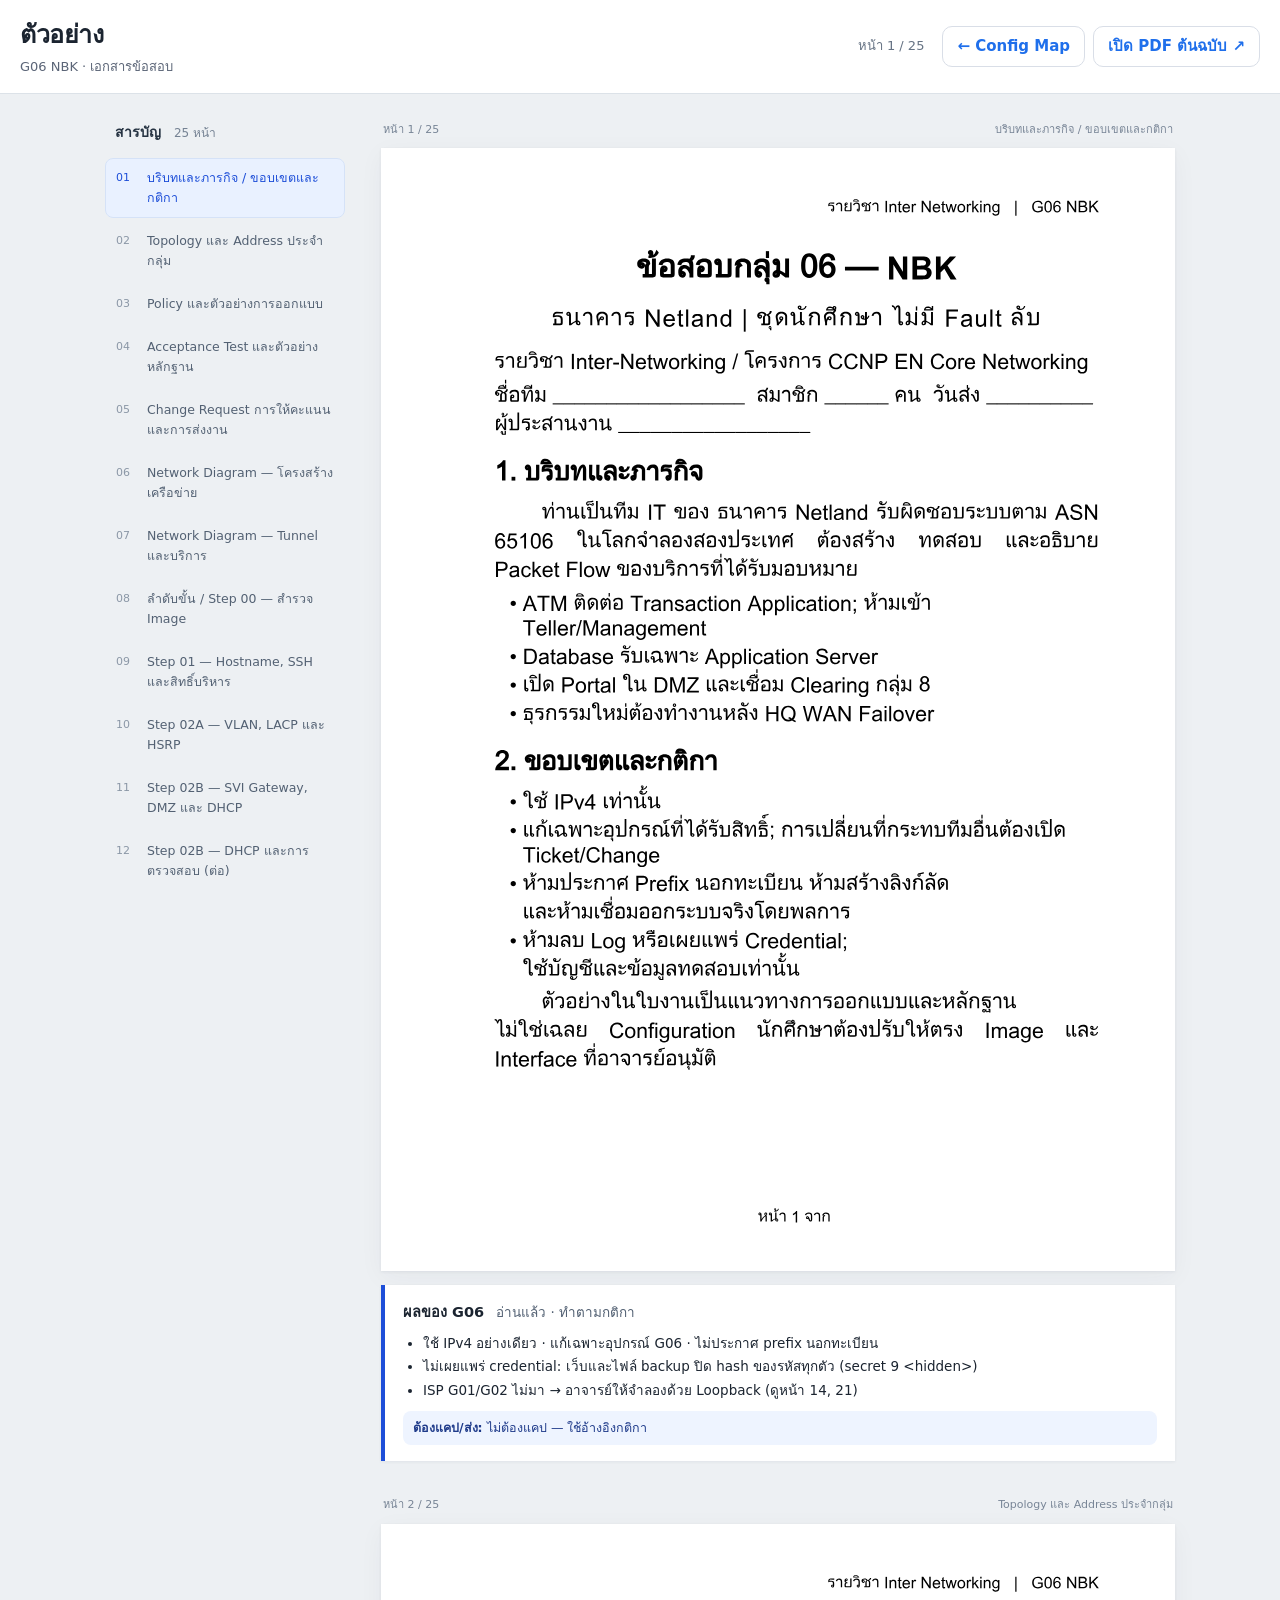
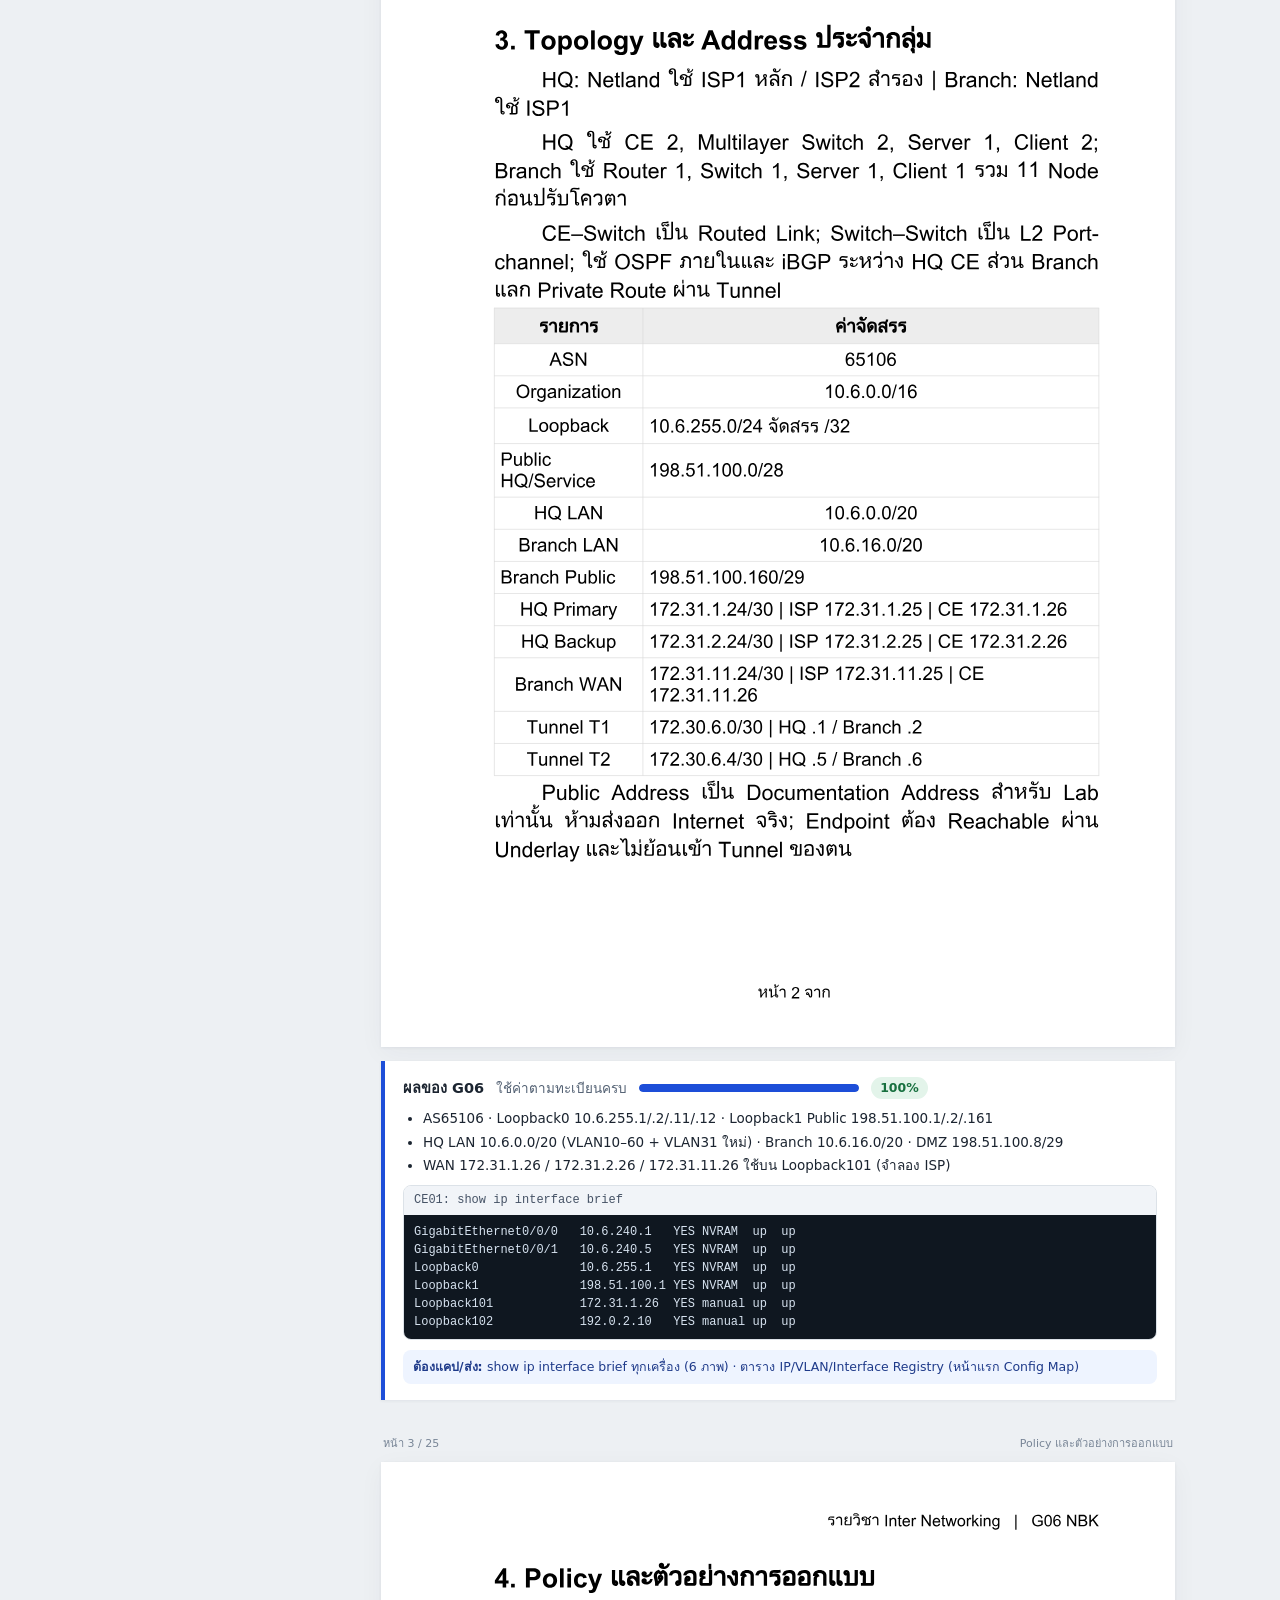
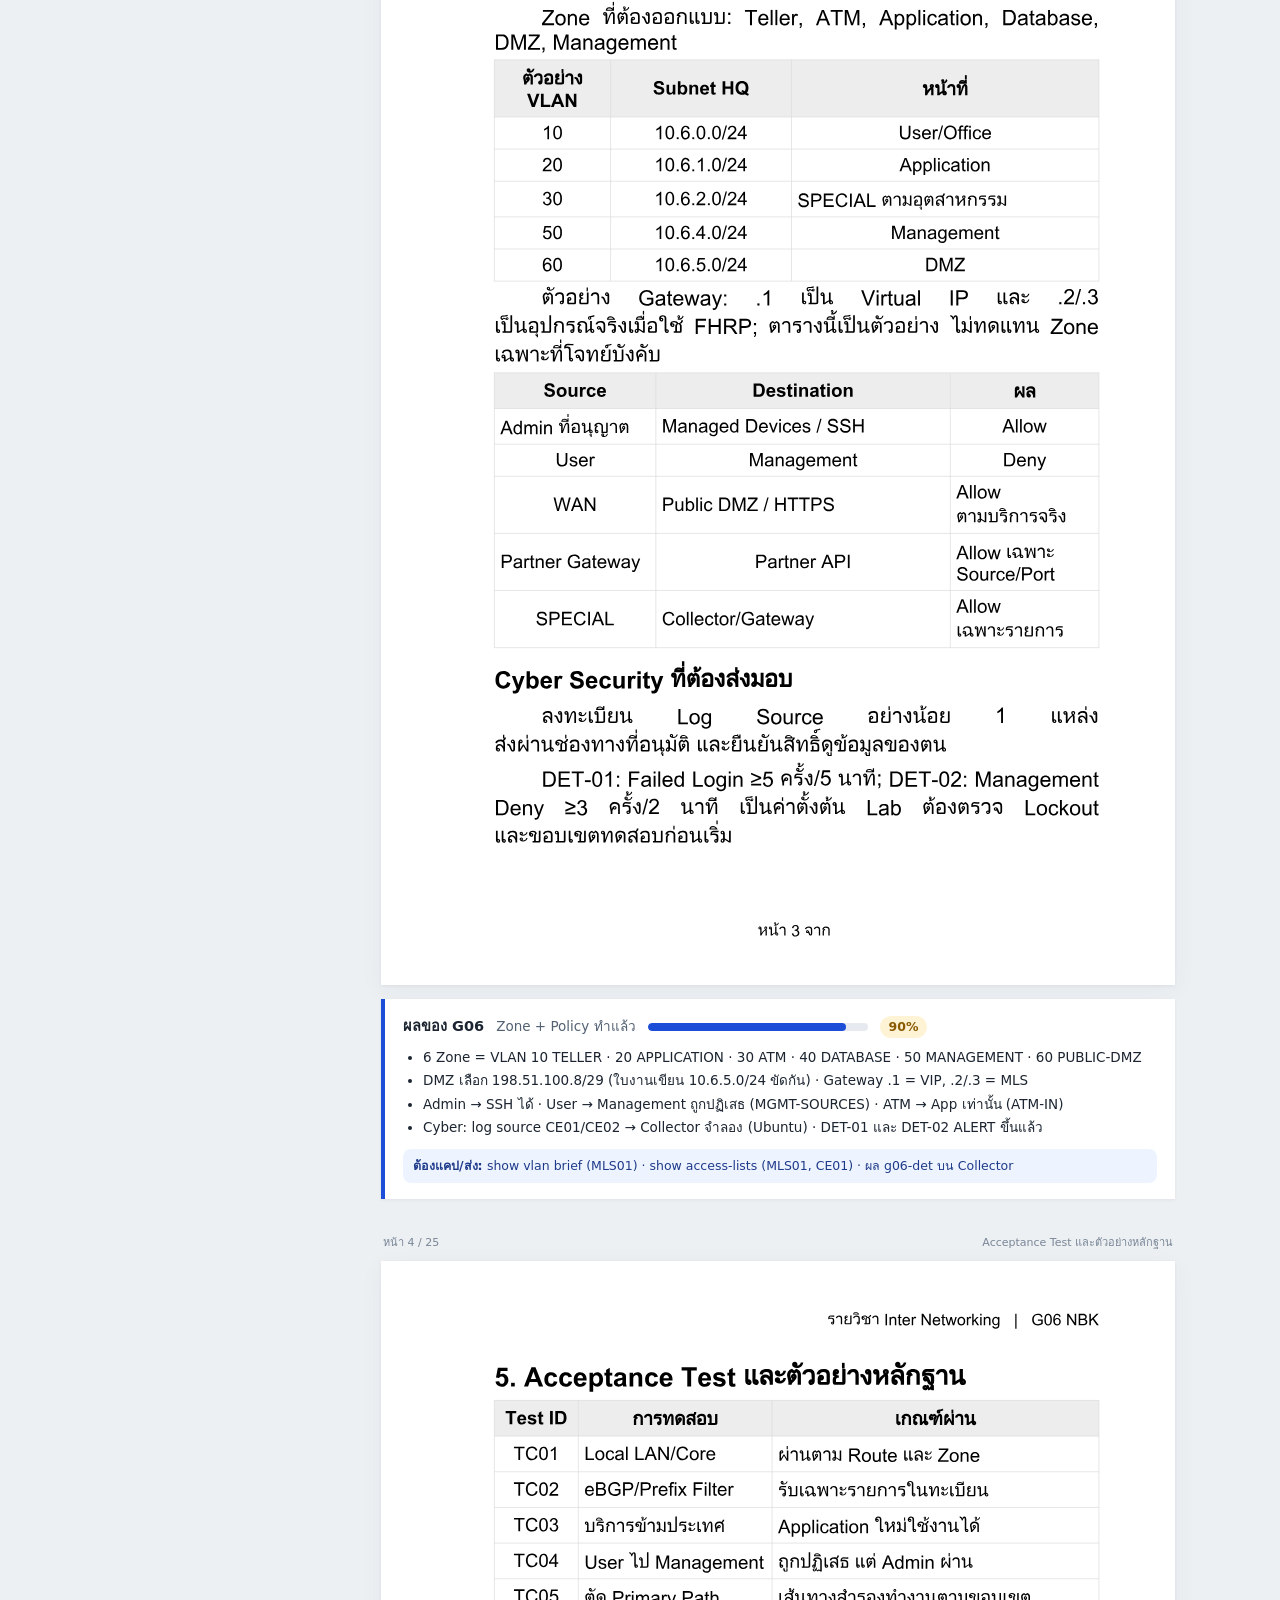
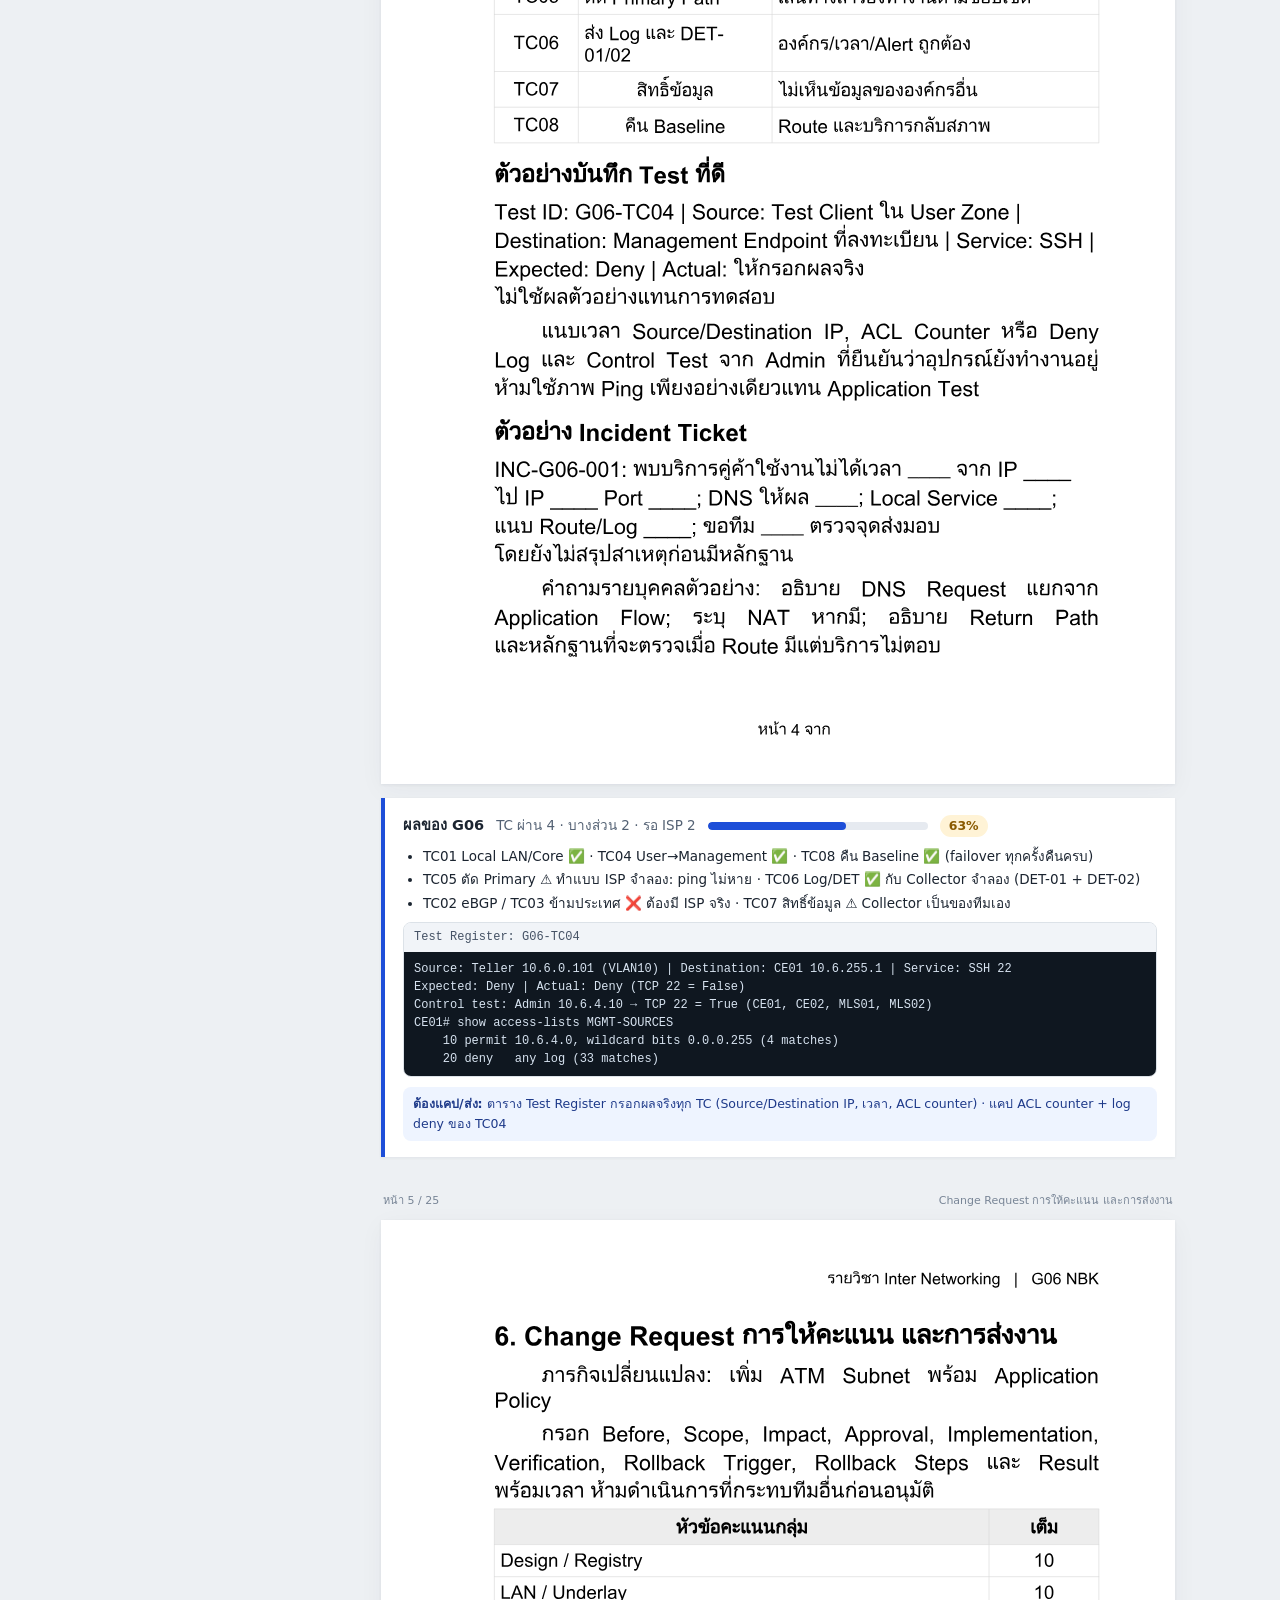
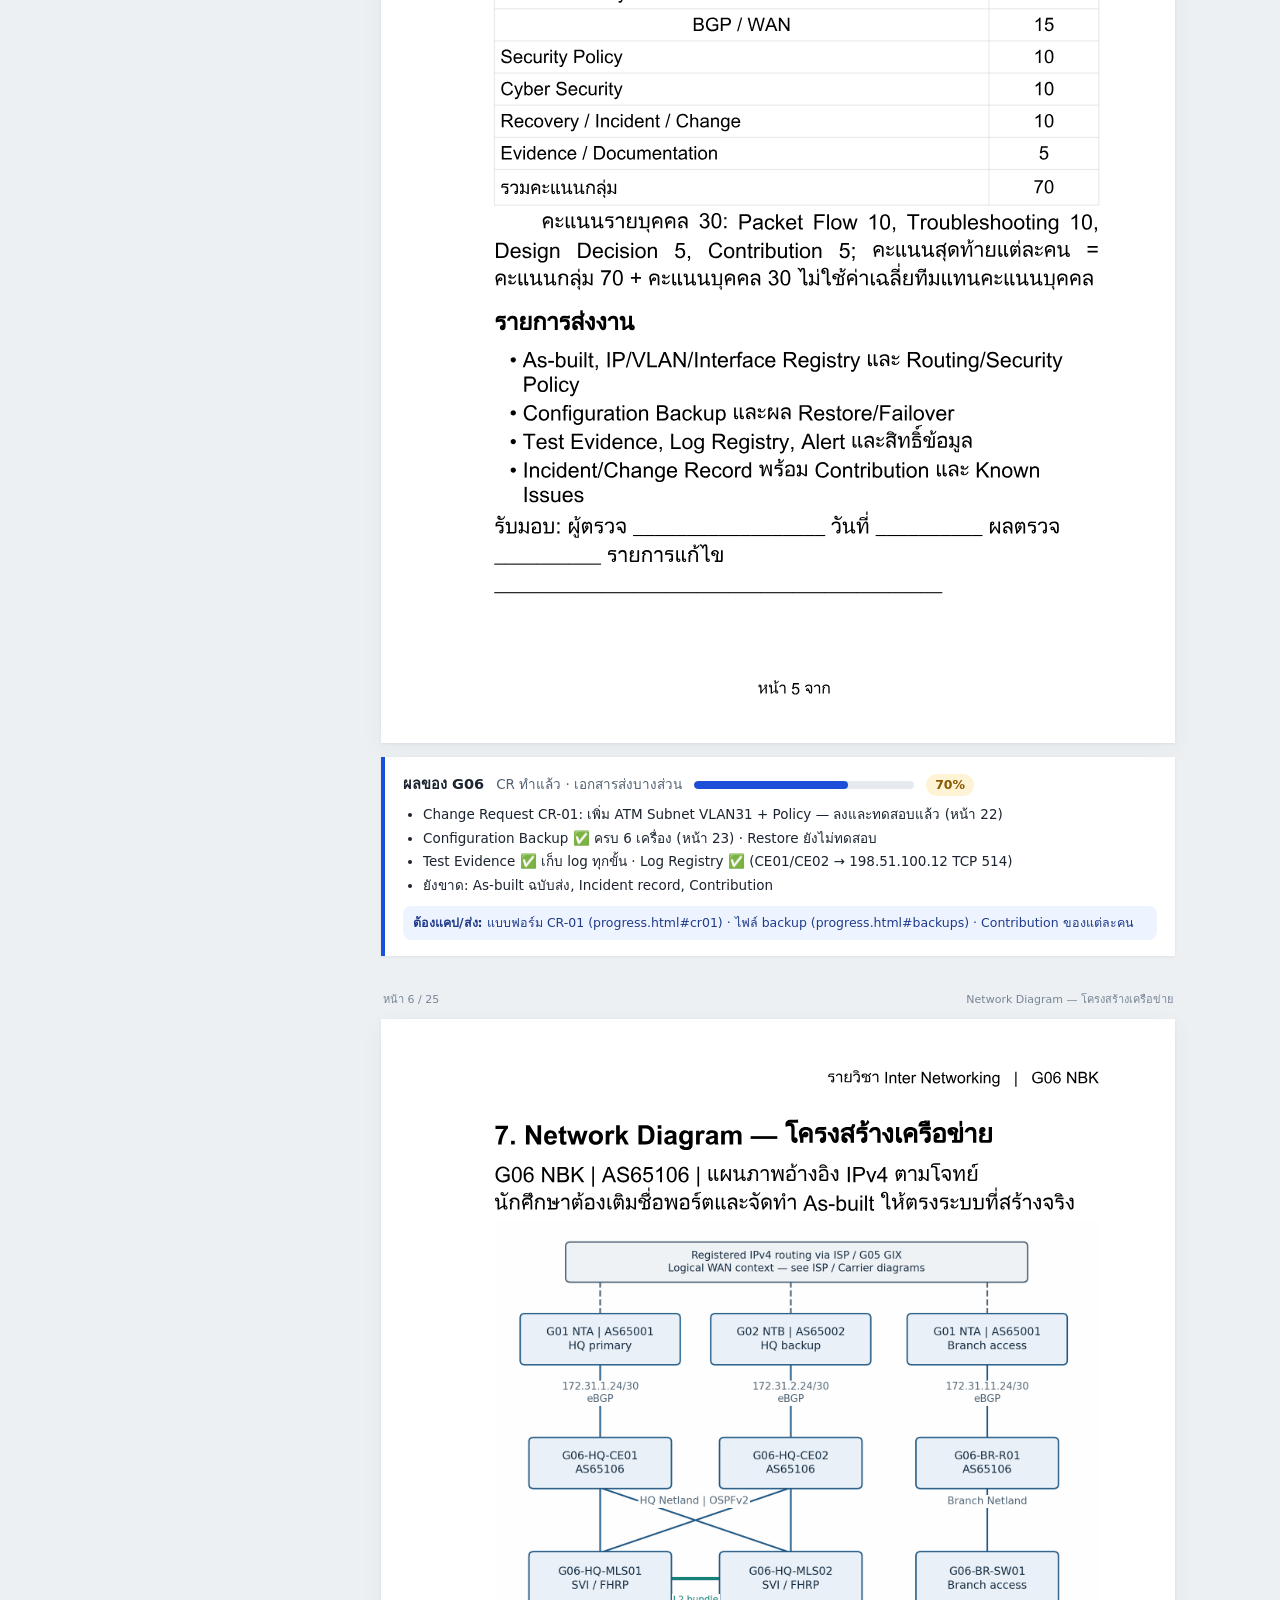
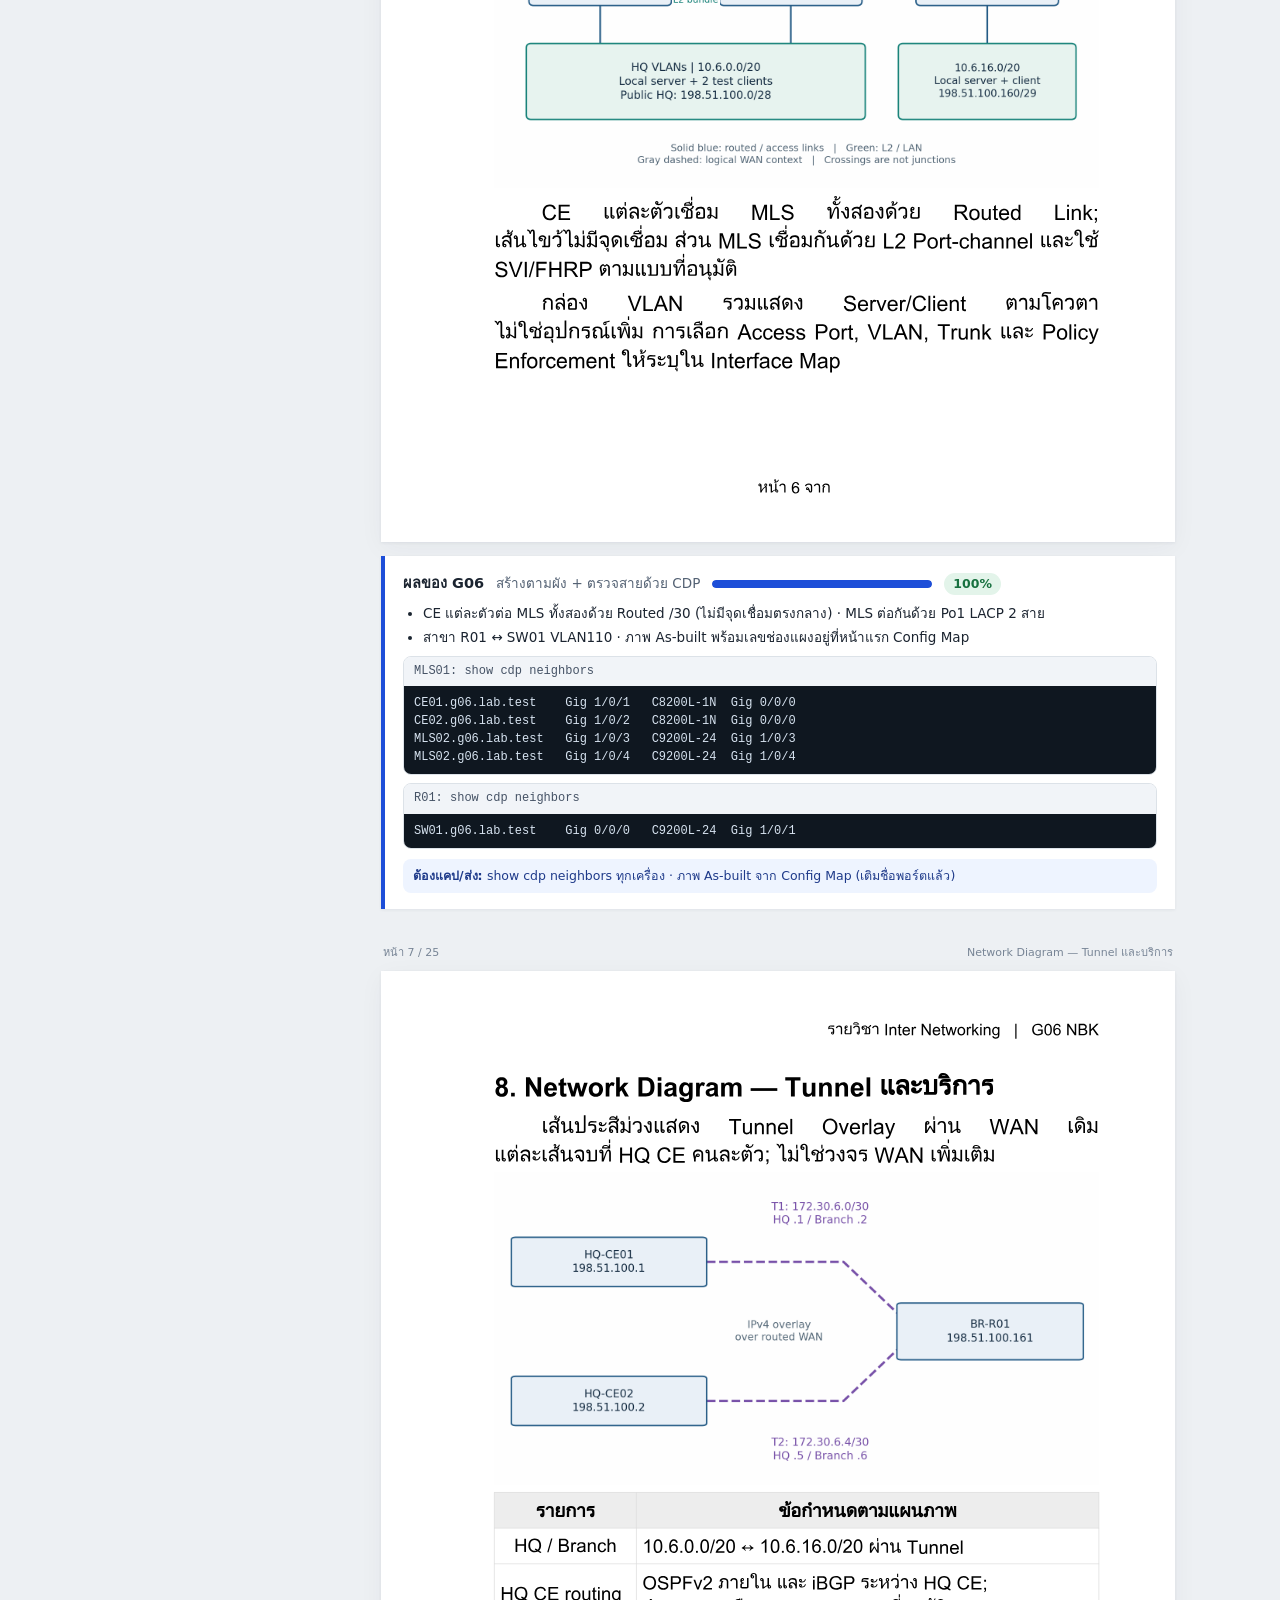
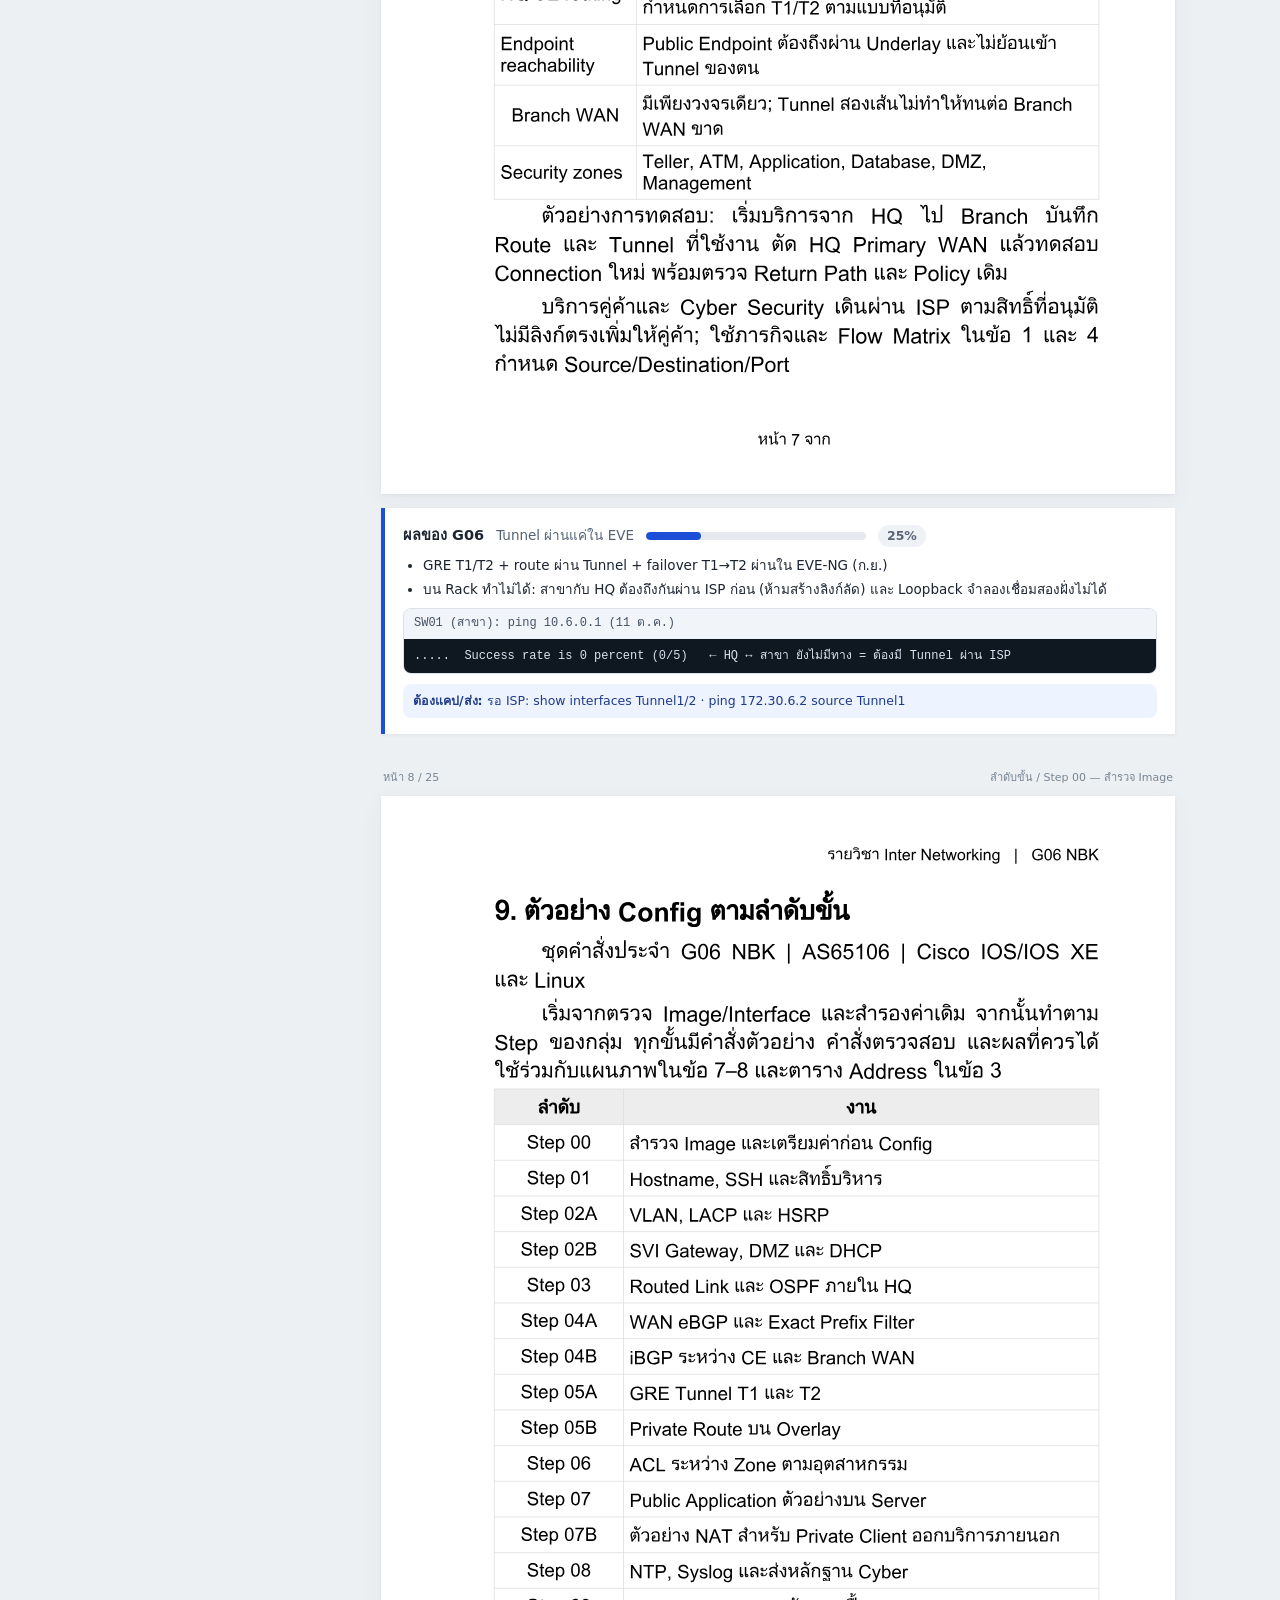
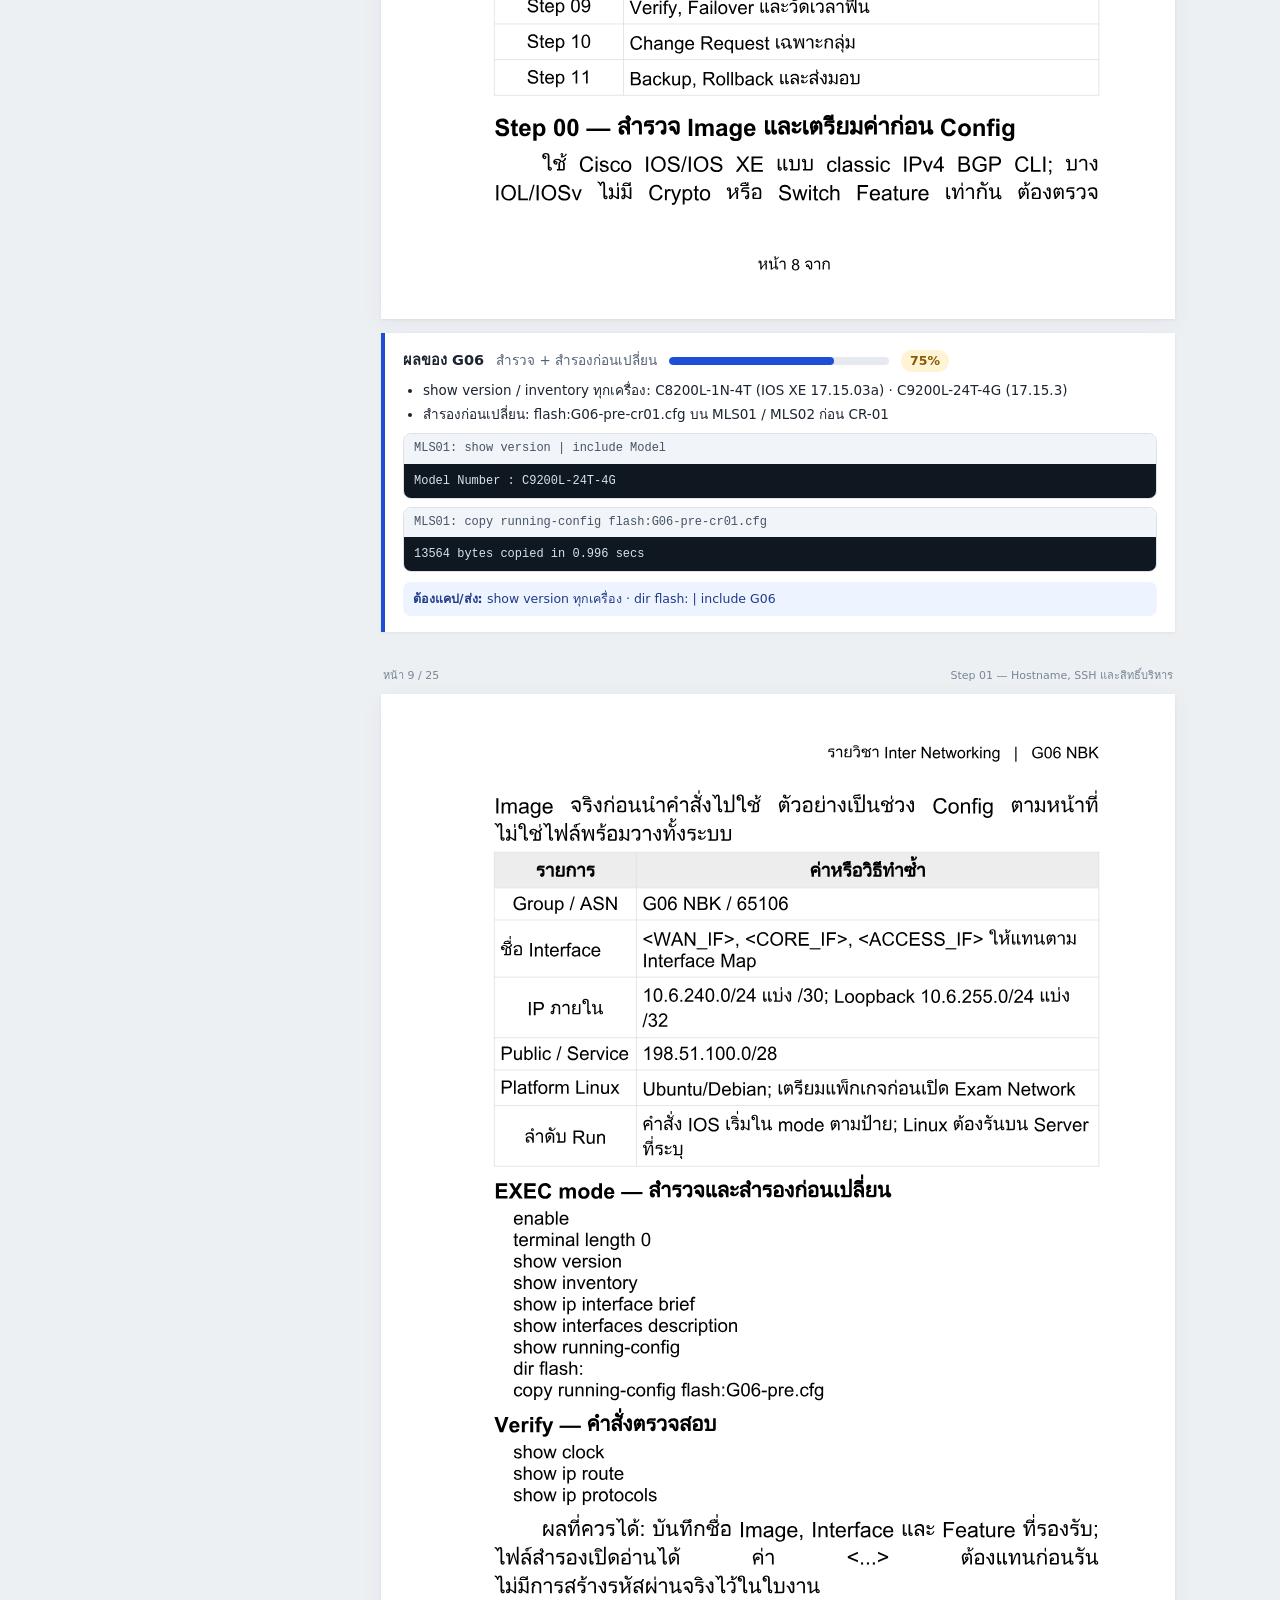
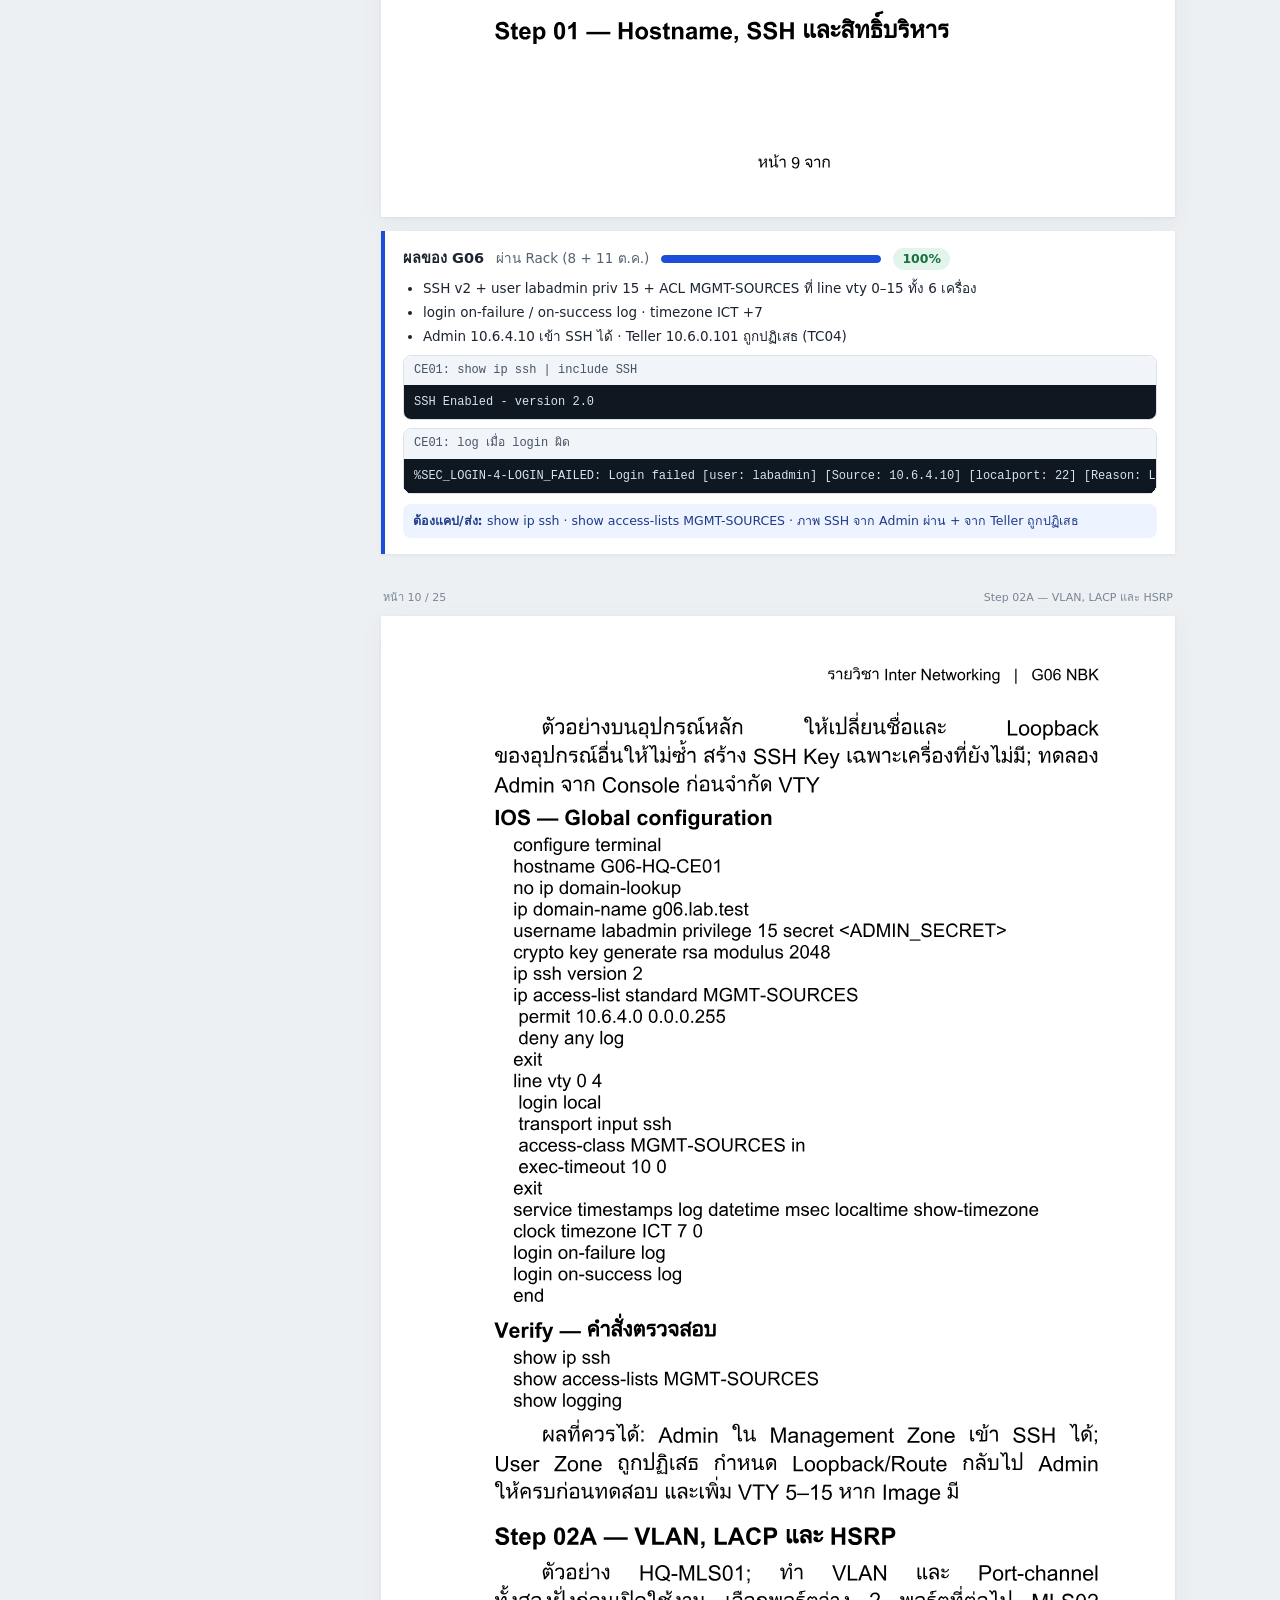
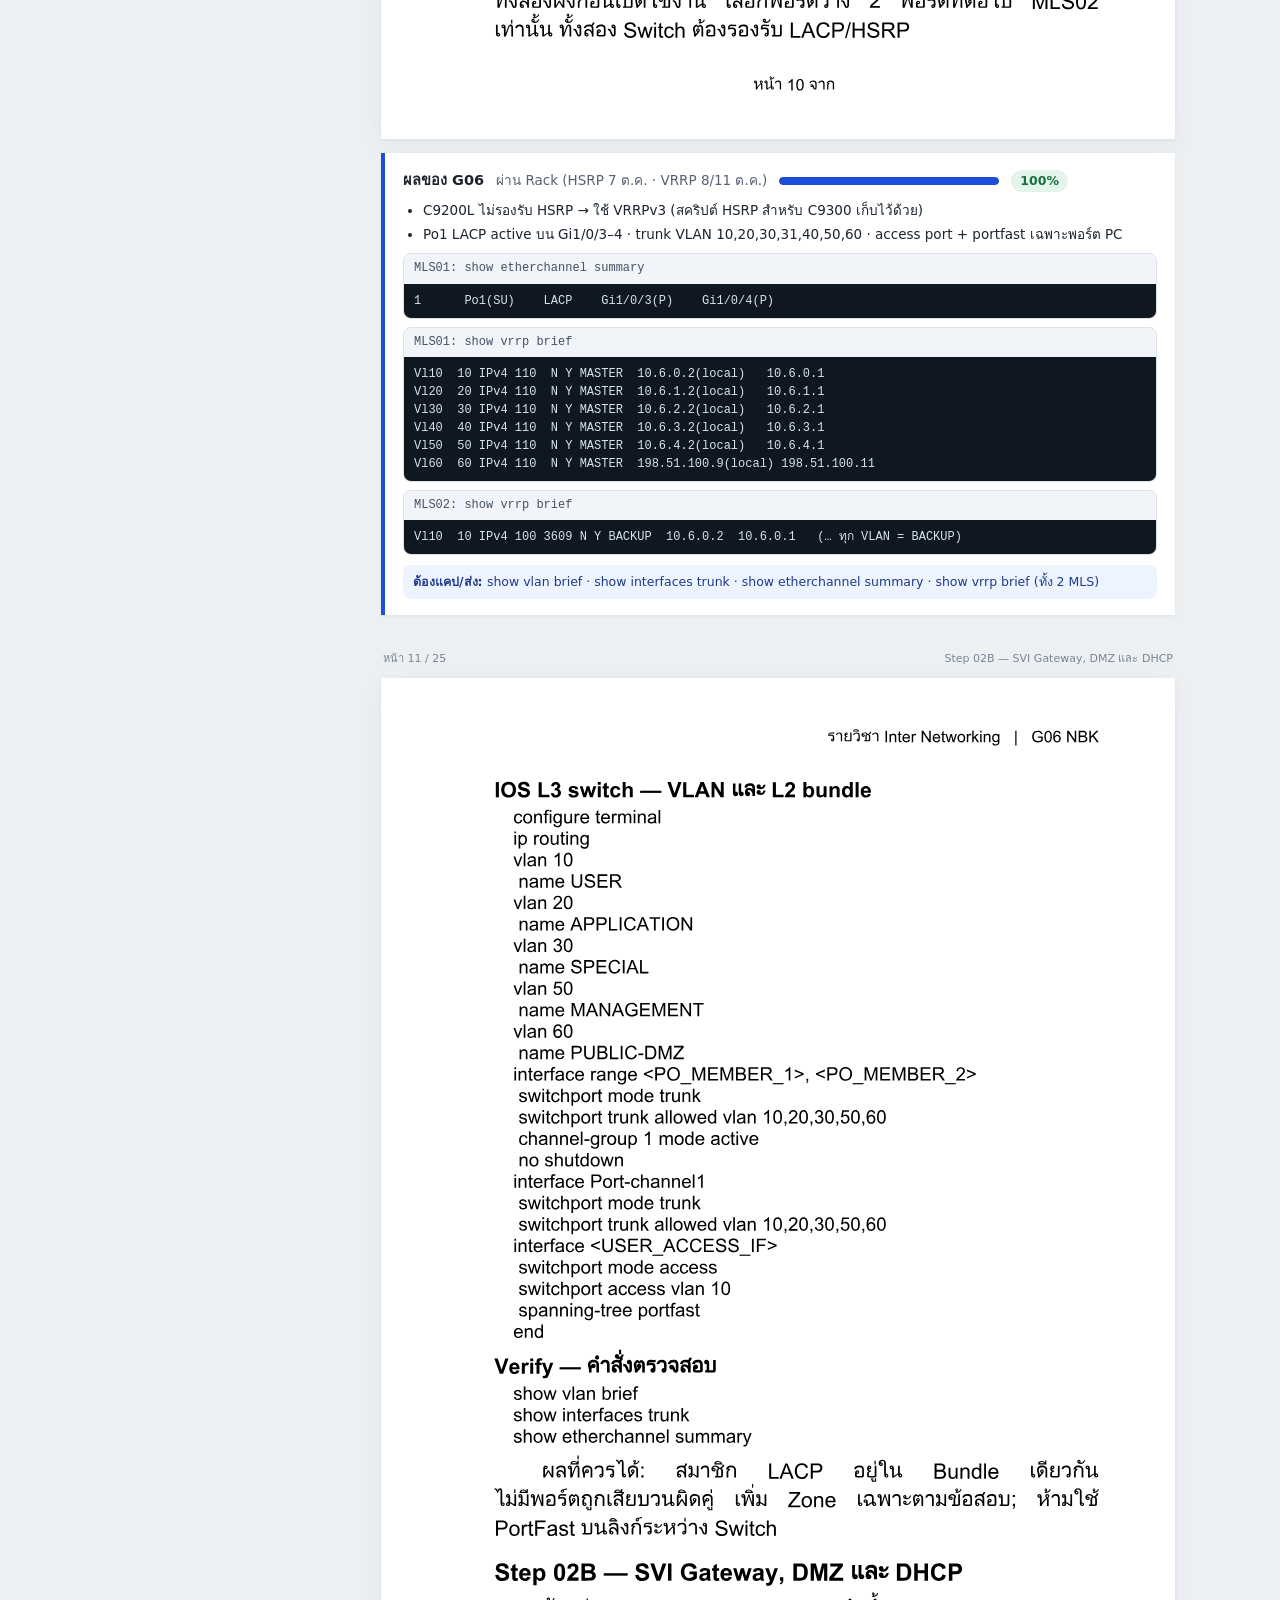
==== examples.html @ c2bd63e2 "DET-01 alert verified: 5 failed logins from Admin reach the simulated collector Co-Authored-By: Clau" ====
<!doctype html>
<html lang="th" data-theme="light">
<head>
<meta charset="utf-8">
<meta name="viewport" content="width=device-width, initial-scale=1">
<title>ตัวอย่าง · G06 NBK</title>
<meta name="description" content="ตัวอย่างเอกสาร G06 NBK ตาม PDF ข้อสอบ ครบ 25 หน้า">
<link rel="stylesheet" href="style.css?v=20261011-progress1">
<link rel="stylesheet" href="examples.css?v=20261011-1">
<link rel="stylesheet" href="examples-evidence.css?v=20261011-1">
</head>
<body class="examples-body">
<a class="skip-link" href="#exam-document">ข้ามไปเอกสาร</a>
<header class="top examples-top">
  <div class="brand">
    <h1>ตัวอย่าง</h1>
    <p class="sub">G06 NBK · เอกสารข้อสอบ</p>
  </div>
  <div class="top-controls">
    <span class="reading-progress" id="readingProgress">หน้า 1 / 25</span>
    <a class="progress-link" href="index.html">← Config Map</a>
    <a class="progress-link" href="assets/exam-example/G06_NBK_Exam.pdf" target="_blank" rel="noopener">เปิด PDF ต้นฉบับ ↗</a>
  </div>
</header>
<div class="examples-layout">
  <aside class="document-outline" aria-label="สารบัญเอกสาร">
    <details open>
      <summary>สารบัญ <span>25 หน้า</span></summary>
      <nav aria-label="เลือกหน้าเอกสาร">
        <ol>
          <li><a href="#page-1" data-page-link="1"><span class="page-number">01</span><span>บริบทและภารกิจ / ขอบเขตและกติกา</span></a></li>
          <li><a href="#page-2" data-page-link="2"><span class="page-number">02</span><span>Topology และ Address ประจำกลุ่ม</span></a></li>
          <li><a href="#page-3" data-page-link="3"><span class="page-number">03</span><span>Policy และตัวอย่างการออกแบบ</span></a></li>
          <li><a href="#page-4" data-page-link="4"><span class="page-number">04</span><span>Acceptance Test และตัวอย่างหลักฐาน</span></a></li>
          <li><a href="#page-5" data-page-link="5"><span class="page-number">05</span><span>Change Request การให้คะแนน และการส่งงาน</span></a></li>
          <li><a href="#page-6" data-page-link="6"><span class="page-number">06</span><span>Network Diagram — โครงสร้างเครือข่าย</span></a></li>
          <li><a href="#page-7" data-page-link="7"><span class="page-number">07</span><span>Network Diagram — Tunnel และบริการ</span></a></li>
          <li><a href="#page-8" data-page-link="8"><span class="page-number">08</span><span>ลำดับขั้น / Step 00 — สำรวจ Image</span></a></li>
          <li><a href="#page-9" data-page-link="9"><span class="page-number">09</span><span>Step 01 — Hostname, SSH และสิทธิ์บริหาร</span></a></li>
          <li><a href="#page-10" data-page-link="10"><span class="page-number">10</span><span>Step 02A — VLAN, LACP และ HSRP</span></a></li>
          <li><a href="#page-11" data-page-link="11"><span class="page-number">11</span><span>Step 02B — SVI Gateway, DMZ และ DHCP</span></a></li>
          <li><a href="#page-12" data-page-link="12"><span class="page-number">12</span><span>Step 02B — DHCP และการตรวจสอบ (ต่อ)</span></a></li>
          <li><a href="#page-13" data-page-link="13"><span class="page-number">13</span><span>Step 03 — Routed Link และ OSPF ภายใน HQ</span></a></li>
          <li><a href="#page-14" data-page-link="14"><span class="page-number">14</span><span>Step 04A — WAN eBGP และ Exact Prefix Filter</span></a></li>
          <li><a href="#page-15" data-page-link="15"><span class="page-number">15</span><span>Step 04B — iBGP ระหว่าง CE และ Branch WAN</span></a></li>
          <li><a href="#page-16" data-page-link="16"><span class="page-number">16</span><span>Step 05A — GRE Tunnel T1 และ T2</span></a></li>
          <li><a href="#page-17" data-page-link="17"><span class="page-number">17</span><span>Step 05B — Private Route บน Overlay</span></a></li>
          <li><a href="#page-18" data-page-link="18"><span class="page-number">18</span><span>Step 06 — ACL ระหว่าง Zone</span></a></li>
          <li><a href="#page-19" data-page-link="19"><span class="page-number">19</span><span>Step 07 / 07B — Public Application และ NAT</span></a></li>
          <li><a href="#page-20" data-page-link="20"><span class="page-number">20</span><span>Step 08 — NTP, Syslog และหลักฐาน Cyber</span></a></li>
          <li><a href="#page-21" data-page-link="21"><span class="page-number">21</span><span>Step 09 — Verify, Failover และวัดเวลาฟื้น</span></a></li>
          <li><a href="#page-22" data-page-link="22"><span class="page-number">22</span><span>Step 10 — Change Request เฉพาะกลุ่ม</span></a></li>
          <li><a href="#page-23" data-page-link="23"><span class="page-number">23</span><span>Step 11 — Backup, Rollback และส่งมอบ</span></a></li>
          <li><a href="#page-24" data-page-link="24"><span class="page-number">24</span><span>Step 11 — Restore Check (ต่อ)</span></a></li>
          <li><a href="#page-25" data-page-link="25"><span class="page-number">25</span><span>เอกสารอ้างอิงและขอบเขตการใช้งาน Config</span></a></li>
        </ol>
      </nav>
    </details>
  </aside>
  <main id="exam-document" class="exam-document">
    <article class="exam-page" id="page-1" data-page="1" aria-label="หน้า 1: บริบทและภารกิจ / ขอบเขตและกติกา">
      <div class="page-caption"><span>หน้า 1 / 25</span><span>บริบทและภารกิจ / ขอบเขตและกติกา</span></div>
      <div class="paper">
        <img class="pdf-page-image" src="assets/exam-example/page-01.svg" alt="ข้อสอบ G06 NBK หน้า 1: บริบทและภารกิจ / ขอบเขตและกติกา" width="794" height="1123" loading="eager" decoding="async">
      </div>
      <!-- เพิ่มภาพของคุณหลังหน้า 1 ตรงนี้ เช่น:
      <figure class="evidence-figure">
        <img src="assets/my-evidence/page-01-result.png" alt="คำอธิบายภาพผลการทำงาน">
        <figcaption>คำอธิบายผลการทำงาน</figcaption>
      </figure>
      -->
    </article>

    <article class="exam-page" id="page-2" data-page="2" aria-label="หน้า 2: Topology และ Address ประจำกลุ่ม">
      <div class="page-caption"><span>หน้า 2 / 25</span><span>Topology และ Address ประจำกลุ่ม</span></div>
      <div class="paper">
        <img class="pdf-page-image" src="assets/exam-example/page-02.svg" alt="ข้อสอบ G06 NBK หน้า 2: Topology และ Address ประจำกลุ่ม" width="794" height="1123" loading="lazy" decoding="async">
      </div>
      <!-- เพิ่มภาพของคุณหลังหน้า 2 ตรงนี้ เช่น:
      <figure class="evidence-figure">
        <img src="assets/my-evidence/page-02-result.png" alt="คำอธิบายภาพผลการทำงาน">
        <figcaption>คำอธิบายผลการทำงาน</figcaption>
      </figure>
      -->
    </article>

    <article class="exam-page" id="page-3" data-page="3" aria-label="หน้า 3: Policy และตัวอย่างการออกแบบ">
      <div class="page-caption"><span>หน้า 3 / 25</span><span>Policy และตัวอย่างการออกแบบ</span></div>
      <div class="paper">
        <img class="pdf-page-image" src="assets/exam-example/page-03.svg" alt="ข้อสอบ G06 NBK หน้า 3: Policy และตัวอย่างการออกแบบ" width="794" height="1123" loading="lazy" decoding="async">
      </div>
      <!-- เพิ่มภาพของคุณหลังหน้า 3 ตรงนี้ เช่น:
      <figure class="evidence-figure">
        <img src="assets/my-evidence/page-03-result.png" alt="คำอธิบายภาพผลการทำงาน">
        <figcaption>คำอธิบายผลการทำงาน</figcaption>
      </figure>
      -->
    </article>

    <article class="exam-page" id="page-4" data-page="4" aria-label="หน้า 4: Acceptance Test และตัวอย่างหลักฐาน">
      <div class="page-caption"><span>หน้า 4 / 25</span><span>Acceptance Test และตัวอย่างหลักฐาน</span></div>
      <div class="paper">
        <img class="pdf-page-image" src="assets/exam-example/page-04.svg" alt="ข้อสอบ G06 NBK หน้า 4: Acceptance Test และตัวอย่างหลักฐาน" width="794" height="1123" loading="lazy" decoding="async">
      </div>
      <!-- เพิ่มภาพของคุณหลังหน้า 4 ตรงนี้ เช่น:
      <figure class="evidence-figure">
        <img src="assets/my-evidence/page-04-result.png" alt="คำอธิบายภาพผลการทำงาน">
        <figcaption>คำอธิบายผลการทำงาน</figcaption>
      </figure>
      -->
    </article>

    <article class="exam-page" id="page-5" data-page="5" aria-label="หน้า 5: Change Request การให้คะแนน และการส่งงาน">
      <div class="page-caption"><span>หน้า 5 / 25</span><span>Change Request การให้คะแนน และการส่งงาน</span></div>
      <div class="paper">
        <img class="pdf-page-image" src="assets/exam-example/page-05.svg" alt="ข้อสอบ G06 NBK หน้า 5: Change Request การให้คะแนน และการส่งงาน" width="794" height="1123" loading="lazy" decoding="async">
      </div>
      <!-- เพิ่มภาพของคุณหลังหน้า 5 ตรงนี้ เช่น:
      <figure class="evidence-figure">
        <img src="assets/my-evidence/page-05-result.png" alt="คำอธิบายภาพผลการทำงาน">
        <figcaption>คำอธิบายผลการทำงาน</figcaption>
      </figure>
      -->
    </article>

    <article class="exam-page" id="page-6" data-page="6" aria-label="หน้า 6: Network Diagram — โครงสร้างเครือข่าย">
      <div class="page-caption"><span>หน้า 6 / 25</span><span>Network Diagram — โครงสร้างเครือข่าย</span></div>
      <div class="paper">
        <img class="pdf-page-image" src="assets/exam-example/page-06.svg" alt="ข้อสอบ G06 NBK หน้า 6: Network Diagram — โครงสร้างเครือข่าย" width="794" height="1123" loading="lazy" decoding="async">
      </div>
      <!-- เพิ่มภาพของคุณหลังหน้า 6 ตรงนี้ เช่น:
      <figure class="evidence-figure">
        <img src="assets/my-evidence/page-06-result.png" alt="คำอธิบายภาพผลการทำงาน">
        <figcaption>คำอธิบายผลการทำงาน</figcaption>
      </figure>
      -->
    </article>

    <article class="exam-page" id="page-7" data-page="7" aria-label="หน้า 7: Network Diagram — Tunnel และบริการ">
      <div class="page-caption"><span>หน้า 7 / 25</span><span>Network Diagram — Tunnel และบริการ</span></div>
      <div class="paper">
        <img class="pdf-page-image" src="assets/exam-example/page-07.svg" alt="ข้อสอบ G06 NBK หน้า 7: Network Diagram — Tunnel และบริการ" width="794" height="1123" loading="lazy" decoding="async">
      </div>
      <!-- เพิ่มภาพของคุณหลังหน้า 7 ตรงนี้ เช่น:
      <figure class="evidence-figure">
        <img src="assets/my-evidence/page-07-result.png" alt="คำอธิบายภาพผลการทำงาน">
        <figcaption>คำอธิบายผลการทำงาน</figcaption>
      </figure>
      -->
    </article>

    <article class="exam-page" id="page-8" data-page="8" aria-label="หน้า 8: ลำดับขั้น / Step 00 — สำรวจ Image">
      <div class="page-caption"><span>หน้า 8 / 25</span><span>ลำดับขั้น / Step 00 — สำรวจ Image</span></div>
      <div class="paper">
        <img class="pdf-page-image" src="assets/exam-example/page-08.svg" alt="ข้อสอบ G06 NBK หน้า 8: ลำดับขั้น / Step 00 — สำรวจ Image" width="794" height="1123" loading="lazy" decoding="async">
      </div>
      <!-- เพิ่มภาพของคุณหลังหน้า 8 ตรงนี้ เช่น:
      <figure class="evidence-figure">
        <img src="assets/my-evidence/page-08-result.png" alt="คำอธิบายภาพผลการทำงาน">
        <figcaption>คำอธิบายผลการทำงาน</figcaption>
      </figure>
      -->
    </article>

    <article class="exam-page" id="page-9" data-page="9" aria-label="หน้า 9: Step 01 — Hostname, SSH และสิทธิ์บริหาร">
      <div class="page-caption"><span>หน้า 9 / 25</span><span>Step 01 — Hostname, SSH และสิทธิ์บริหาร</span></div>
      <div class="paper">
        <img class="pdf-page-image" src="assets/exam-example/page-09.svg" alt="ข้อสอบ G06 NBK หน้า 9: Step 01 — Hostname, SSH และสิทธิ์บริหาร" width="794" height="1123" loading="lazy" decoding="async">
      </div>
      <!-- เพิ่มภาพของคุณหลังหน้า 9 ตรงนี้ เช่น:
      <figure class="evidence-figure">
        <img src="assets/my-evidence/page-09-result.png" alt="คำอธิบายภาพผลการทำงาน">
        <figcaption>คำอธิบายผลการทำงาน</figcaption>
      </figure>
      -->
    </article>

    <article class="exam-page" id="page-10" data-page="10" aria-label="หน้า 10: Step 02A — VLAN, LACP และ HSRP">
      <div class="page-caption"><span>หน้า 10 / 25</span><span>Step 02A — VLAN, LACP และ HSRP</span></div>
      <div class="paper">
        <img class="pdf-page-image" src="assets/exam-example/page-10.svg" alt="ข้อสอบ G06 NBK หน้า 10: Step 02A — VLAN, LACP และ HSRP" width="794" height="1123" loading="lazy" decoding="async">
      </div>
      <!-- เพิ่มภาพของคุณหลังหน้า 10 ตรงนี้ เช่น:
      <figure class="evidence-figure">
        <img src="assets/my-evidence/page-10-result.png" alt="คำอธิบายภาพผลการทำงาน">
        <figcaption>คำอธิบายผลการทำงาน</figcaption>
      </figure>
      -->
    </article>

    <article class="exam-page" id="page-11" data-page="11" aria-label="หน้า 11: Step 02B — SVI Gateway, DMZ และ DHCP">
      <div class="page-caption"><span>หน้า 11 / 25</span><span>Step 02B — SVI Gateway, DMZ และ DHCP</span></div>
      <div class="paper">
        <img class="pdf-page-image" src="assets/exam-example/page-11.svg" alt="ข้อสอบ G06 NBK หน้า 11: Step 02B — SVI Gateway, DMZ และ DHCP" width="794" height="1123" loading="lazy" decoding="async">
      </div>
      <!-- เพิ่มภาพของคุณหลังหน้า 11 ตรงนี้ เช่น:
      <figure class="evidence-figure">
        <img src="assets/my-evidence/page-11-result.png" alt="คำอธิบายภาพผลการทำงาน">
        <figcaption>คำอธิบายผลการทำงาน</figcaption>
      </figure>
      -->
    </article>

    <article class="exam-page" id="page-12" data-page="12" aria-label="หน้า 12: Step 02B — DHCP และการตรวจสอบ (ต่อ)">
      <div class="page-caption"><span>หน้า 12 / 25</span><span>Step 02B — DHCP และการตรวจสอบ (ต่อ)</span></div>
      <div class="paper">
        <img class="pdf-page-image" src="assets/exam-example/page-12.svg" alt="ข้อสอบ G06 NBK หน้า 12: Step 02B — DHCP และการตรวจสอบ (ต่อ)" width="794" height="1123" loading="lazy" decoding="async">
      </div>
      <!-- เพิ่มภาพของคุณหลังหน้า 12 ตรงนี้ เช่น:
      <figure class="evidence-figure">
        <img src="assets/my-evidence/page-12-result.png" alt="คำอธิบายภาพผลการทำงาน">
        <figcaption>คำอธิบายผลการทำงาน</figcaption>
      </figure>
      -->
    </article>

    <article class="exam-page" id="page-13" data-page="13" aria-label="หน้า 13: Step 03 — Routed Link และ OSPF ภายใน HQ">
      <div class="page-caption"><span>หน้า 13 / 25</span><span>Step 03 — Routed Link และ OSPF ภายใน HQ</span></div>
      <div class="paper">
        <img class="pdf-page-image" src="assets/exam-example/page-13.svg" alt="ข้อสอบ G06 NBK หน้า 13: Step 03 — Routed Link และ OSPF ภายใน HQ" width="794" height="1123" loading="lazy" decoding="async">
      </div>
      <!-- เพิ่มภาพของคุณหลังหน้า 13 ตรงนี้ เช่น:
      <figure class="evidence-figure">
        <img src="assets/my-evidence/page-13-result.png" alt="คำอธิบายภาพผลการทำงาน">
        <figcaption>คำอธิบายผลการทำงาน</figcaption>
      </figure>
      -->
    </article>

    <article class="exam-page" id="page-14" data-page="14" aria-label="หน้า 14: Step 04A — WAN eBGP และ Exact Prefix Filter">
      <div class="page-caption"><span>หน้า 14 / 25</span><span>Step 04A — WAN eBGP และ Exact Prefix Filter</span></div>
      <div class="paper">
        <img class="pdf-page-image" src="assets/exam-example/page-14.svg" alt="ข้อสอบ G06 NBK หน้า 14: Step 04A — WAN eBGP และ Exact Prefix Filter" width="794" height="1123" loading="lazy" decoding="async">
      </div>
      <!-- เพิ่มภาพของคุณหลังหน้า 14 ตรงนี้ เช่น:
      <figure class="evidence-figure">
        <img src="assets/my-evidence/page-14-result.png" alt="คำอธิบายภาพผลการทำงาน">
        <figcaption>คำอธิบายผลการทำงาน</figcaption>
      </figure>
      -->
    </article>

    <article class="exam-page" id="page-15" data-page="15" aria-label="หน้า 15: Step 04B — iBGP ระหว่าง CE และ Branch WAN">
      <div class="page-caption"><span>หน้า 15 / 25</span><span>Step 04B — iBGP ระหว่าง CE และ Branch WAN</span></div>
      <div class="paper">
        <img class="pdf-page-image" src="assets/exam-example/page-15.svg" alt="ข้อสอบ G06 NBK หน้า 15: Step 04B — iBGP ระหว่าง CE และ Branch WAN" width="794" height="1123" loading="lazy" decoding="async">
      </div>
      <!-- เพิ่มภาพของคุณหลังหน้า 15 ตรงนี้ เช่น:
      <figure class="evidence-figure">
        <img src="assets/my-evidence/page-15-result.png" alt="คำอธิบายภาพผลการทำงาน">
        <figcaption>คำอธิบายผลการทำงาน</figcaption>
      </figure>
      -->
    </article>

    <article class="exam-page" id="page-16" data-page="16" aria-label="หน้า 16: Step 05A — GRE Tunnel T1 และ T2">
      <div class="page-caption"><span>หน้า 16 / 25</span><span>Step 05A — GRE Tunnel T1 และ T2</span></div>
      <div class="paper">
        <img class="pdf-page-image" src="assets/exam-example/page-16.svg" alt="ข้อสอบ G06 NBK หน้า 16: Step 05A — GRE Tunnel T1 และ T2" width="794" height="1123" loading="lazy" decoding="async">
      </div>
      <!-- เพิ่มภาพของคุณหลังหน้า 16 ตรงนี้ เช่น:
      <figure class="evidence-figure">
        <img src="assets/my-evidence/page-16-result.png" alt="คำอธิบายภาพผลการทำงาน">
        <figcaption>คำอธิบายผลการทำงาน</figcaption>
      </figure>
      -->
    </article>

    <article class="exam-page" id="page-17" data-page="17" aria-label="หน้า 17: Step 05B — Private Route บน Overlay">
      <div class="page-caption"><span>หน้า 17 / 25</span><span>Step 05B — Private Route บน Overlay</span></div>
      <div class="paper">
        <img class="pdf-page-image" src="assets/exam-example/page-17.svg" alt="ข้อสอบ G06 NBK หน้า 17: Step 05B — Private Route บน Overlay" width="794" height="1123" loading="lazy" decoding="async">
      </div>
      <!-- เพิ่มภาพของคุณหลังหน้า 17 ตรงนี้ เช่น:
      <figure class="evidence-figure">
        <img src="assets/my-evidence/page-17-result.png" alt="คำอธิบายภาพผลการทำงาน">
        <figcaption>คำอธิบายผลการทำงาน</figcaption>
      </figure>
      -->
    </article>

    <article class="exam-page" id="page-18" data-page="18" aria-label="หน้า 18: Step 06 — ACL ระหว่าง Zone">
      <div class="page-caption"><span>หน้า 18 / 25</span><span>Step 06 — ACL ระหว่าง Zone</span></div>
      <div class="paper">
        <img class="pdf-page-image" src="assets/exam-example/page-18.svg" alt="ข้อสอบ G06 NBK หน้า 18: Step 06 — ACL ระหว่าง Zone" width="794" height="1123" loading="lazy" decoding="async">
      </div>
      <!-- เพิ่มภาพของคุณหลังหน้า 18 ตรงนี้ เช่น:
      <figure class="evidence-figure">
        <img src="assets/my-evidence/page-18-result.png" alt="คำอธิบายภาพผลการทำงาน">
        <figcaption>คำอธิบายผลการทำงาน</figcaption>
      </figure>
      -->
    </article>

    <article class="exam-page" id="page-19" data-page="19" aria-label="หน้า 19: Step 07 / 07B — Public Application และ NAT">
      <div class="page-caption"><span>หน้า 19 / 25</span><span>Step 07 / 07B — Public Application และ NAT</span></div>
      <div class="paper">
        <img class="pdf-page-image" src="assets/exam-example/page-19.svg" alt="ข้อสอบ G06 NBK หน้า 19: Step 07 / 07B — Public Application และ NAT" width="794" height="1123" loading="lazy" decoding="async">
      </div>
      <!-- เพิ่มภาพของคุณหลังหน้า 19 ตรงนี้ เช่น:
      <figure class="evidence-figure">
        <img src="assets/my-evidence/page-19-result.png" alt="คำอธิบายภาพผลการทำงาน">
        <figcaption>คำอธิบายผลการทำงาน</figcaption>
      </figure>
      -->
    </article>

    <article class="exam-page" id="page-20" data-page="20" aria-label="หน้า 20: Step 08 — NTP, Syslog และหลักฐาน Cyber">
      <div class="page-caption"><span>หน้า 20 / 25</span><span>Step 08 — NTP, Syslog และหลักฐาน Cyber</span></div>
      <div class="paper">
        <img class="pdf-page-image" src="assets/exam-example/page-20.svg" alt="ข้อสอบ G06 NBK หน้า 20: Step 08 — NTP, Syslog และหลักฐาน Cyber" width="794" height="1123" loading="lazy" decoding="async">
      </div>
      <!-- เพิ่มภาพของคุณหลังหน้า 20 ตรงนี้ เช่น:
      <figure class="evidence-figure">
        <img src="assets/my-evidence/page-20-result.png" alt="คำอธิบายภาพผลการทำงาน">
        <figcaption>คำอธิบายผลการทำงาน</figcaption>
      </figure>
      -->
    </article>

    <article class="exam-page" id="page-21" data-page="21" aria-label="หน้า 21: Step 09 — Verify, Failover และวัดเวลาฟื้น">
      <div class="page-caption"><span>หน้า 21 / 25</span><span>Step 09 — Verify, Failover และวัดเวลาฟื้น</span></div>
      <div class="paper">
        <img class="pdf-page-image" src="assets/exam-example/page-21.svg" alt="ข้อสอบ G06 NBK หน้า 21: Step 09 — Verify, Failover และวัดเวลาฟื้น" width="794" height="1123" loading="lazy" decoding="async">
      </div>
      <!-- เพิ่มภาพของคุณหลังหน้า 21 ตรงนี้ เช่น:
      <figure class="evidence-figure">
        <img src="assets/my-evidence/page-21-result.png" alt="คำอธิบายภาพผลการทำงาน">
        <figcaption>คำอธิบายผลการทำงาน</figcaption>
      </figure>
      -->
    </article>

    <article class="exam-page" id="page-22" data-page="22" aria-label="หน้า 22: Step 10 — Change Request เฉพาะกลุ่ม">
      <div class="page-caption"><span>หน้า 22 / 25</span><span>Step 10 — Change Request เฉพาะกลุ่ม</span></div>
      <div class="paper">
        <img class="pdf-page-image" src="assets/exam-example/page-22.svg" alt="ข้อสอบ G06 NBK หน้า 22: Step 10 — Change Request เฉพาะกลุ่ม" width="794" height="1123" loading="lazy" decoding="async">
      </div>
      <!-- เพิ่มภาพของคุณหลังหน้า 22 ตรงนี้ เช่น:
      <figure class="evidence-figure">
        <img src="assets/my-evidence/page-22-result.png" alt="คำอธิบายภาพผลการทำงาน">
        <figcaption>คำอธิบายผลการทำงาน</figcaption>
      </figure>
      -->
    </article>

    <article class="exam-page" id="page-23" data-page="23" aria-label="หน้า 23: Step 11 — Backup, Rollback และส่งมอบ">
      <div class="page-caption"><span>หน้า 23 / 25</span><span>Step 11 — Backup, Rollback และส่งมอบ</span></div>
      <div class="paper">
        <img class="pdf-page-image" src="assets/exam-example/page-23.svg" alt="ข้อสอบ G06 NBK หน้า 23: Step 11 — Backup, Rollback และส่งมอบ" width="794" height="1123" loading="lazy" decoding="async">
      </div>
      <!-- เพิ่มภาพของคุณหลังหน้า 23 ตรงนี้ เช่น:
      <figure class="evidence-figure">
        <img src="assets/my-evidence/page-23-result.png" alt="คำอธิบายภาพผลการทำงาน">
        <figcaption>คำอธิบายผลการทำงาน</figcaption>
      </figure>
      -->
    </article>

    <article class="exam-page" id="page-24" data-page="24" aria-label="หน้า 24: Step 11 — Restore Check (ต่อ)">
      <div class="page-caption"><span>หน้า 24 / 25</span><span>Step 11 — Restore Check (ต่อ)</span></div>
      <div class="paper">
        <img class="pdf-page-image" src="assets/exam-example/page-24.svg" alt="ข้อสอบ G06 NBK หน้า 24: Step 11 — Restore Check (ต่อ)" width="794" height="1123" loading="lazy" decoding="async">
      </div>
      <!-- เพิ่มภาพของคุณหลังหน้า 24 ตรงนี้ เช่น:
      <figure class="evidence-figure">
        <img src="assets/my-evidence/page-24-result.png" alt="คำอธิบายภาพผลการทำงาน">
        <figcaption>คำอธิบายผลการทำงาน</figcaption>
      </figure>
      -->
    </article>

    <article class="exam-page" id="page-25" data-page="25" aria-label="หน้า 25: เอกสารอ้างอิงและขอบเขตการใช้งาน Config">
      <div class="page-caption"><span>หน้า 25 / 25</span><span>เอกสารอ้างอิงและขอบเขตการใช้งาน Config</span></div>
      <div class="paper">
        <img class="pdf-page-image" src="assets/exam-example/page-25.svg" alt="ข้อสอบ G06 NBK หน้า 25: เอกสารอ้างอิงและขอบเขตการใช้งาน Config" width="794" height="1123" loading="lazy" decoding="async">
      </div>
      <!-- เพิ่มภาพของคุณหลังหน้า 25 ตรงนี้ เช่น:
      <figure class="evidence-figure">
        <img src="assets/my-evidence/page-25-result.png" alt="คำอธิบายภาพผลการทำงาน">
        <figcaption>คำอธิบายผลการทำงาน</figcaption>
      </figure>
      -->
    </article>
  </main>
</div>
<script src="examples-evidence.js?v=20261011-4"></script>
<script src="examples.js?v=20261011-1"></script>
</body>
</html>
---- style.css ----
:root {
  color-scheme: light;
  --bg: #f6f7f9;
  --panel: #ffffff;
  --ink: #1d2433;
  --muted: #5b6577;
  --line: #d9dee7;
  --accent: #1f6feb;
  --routed: #2f6fd6;
  --po: #1f9d6b;
  --wan: #8a94a6;
  --gre: #8a4fd6;
  --ok-bg: #e7f6ee;
  --ok-ink: #17703f;
  --warn-bg: #fff6dc;
  --warn-ink: #8a5a00;
  --warn-line: #f0d48a;
  --code-bg: #f1f3f7;
  --ph: #c2410c;
  --node: #ffffff;
  --node-line: #9aa5b8;
  --node-sel: #1f6feb;
  font-family: "IBM Plex Sans Thai", system-ui, -apple-system, "Segoe UI", sans-serif;
}
:root[data-theme="dark"] {
  color-scheme: dark;
  --bg: #0f1218; --panel: #171b23; --ink: #e6e9ef; --muted: #9aa3b2; --line: #2a303b;
  --accent: #5b9bff; --routed: #5b9bff; --po: #3ccf91; --wan: #7d8799; --gre: #b48cff;
  --ok-bg: #12301f; --ok-ink: #7fe0a8; --warn-bg: #33280d; --warn-ink: #f3c96a; --warn-line: #5c4a1c;
  --code-bg: #10141b; --ph: #ff9a6b; --node: #1d222c; --node-line: #4a5466; --node-sel: #5b9bff;
}

* { box-sizing: border-box; }
body { margin: 0; background: var(--bg); color: var(--ink); line-height: 1.55; font-size: 15px; }
code, pre, .mono { font-family: "IBM Plex Mono", ui-monospace, Menlo, monospace; }

.top { display: flex; flex-wrap: wrap; gap: 12px 24px; align-items: center; justify-content: space-between;
  padding: 16px 20px; border-bottom: 1px solid var(--line); background: var(--panel); position: sticky; top: 0; z-index: 5; }
.brand h1 { margin: 0; font-size: 20px; }
.brand .sub { margin: 2px 0 0; color: var(--muted); font-size: 13px; }
.top-controls { display: flex; flex-wrap: wrap; gap: 8px; align-items: center; }
.theme-toggle { border: 1px solid var(--line); border-radius: 10px; padding: 8px 14px; background: var(--panel); color: var(--ink); font: inherit; cursor: pointer; }
.theme-toggle:hover { border-color: var(--accent); }
.theme-toggle:focus-visible { outline: 2px solid var(--accent); outline-offset: 3px; }
.progress-link { border: 1px solid var(--line); border-radius: 10px; padding: 8px 14px; background: var(--panel); color: var(--accent); text-decoration: none; font-weight: 600; }
.progress-link:hover { border-color: var(--accent); }
.set-switch { display: inline-flex; border: 1px solid var(--line); border-radius: 10px; overflow: hidden; }
.set-switch button { border: 0; background: transparent; color: var(--ink); padding: 8px 14px; font: inherit; cursor: pointer; }
.set-switch button[aria-selected="true"] { background: var(--accent); color: #fff; font-weight: 600; }

.layout { display: grid; grid-template-columns: minmax(0, 1.05fr) minmax(0, 1fr); gap: 16px; padding: 16px 20px; max-width: 1500px; margin: 0 auto; }
@media (max-width: 980px) { .layout { grid-template-columns: 1fr; } }

.topo-wrap { background: var(--panel); border: 1px solid var(--line); border-radius: 14px; padding: 12px; align-self: start; position: sticky; top: 84px; }
@media (max-width: 980px) { .topo-wrap { position: static; } }
.rack-note { font-size: 13px; color: var(--muted); margin: 0 4px 6px; }
.interface-tools { display: flex; flex-wrap: wrap; gap: 6px 12px; align-items: center; margin: 0 4px 8px; color: var(--muted); font-size: 12px; }
.interface-tools button { font: inherit; color: var(--accent); background: var(--panel); border: 1px solid var(--line); border-radius: 6px; padding: 3px 8px; cursor: pointer; }
.interface-tools button[hidden] { display: none; }
.interface-edit { font: inherit; color: inherit; background: none; border: 0; border-bottom: 1px solid transparent; padding: 1px 0; cursor: pointer; text-align: left; }
.interface-edit:hover, .interface-edit:focus-visible { color: var(--accent); border-bottom-color: var(--accent); border-bottom-style: dashed; border-radius: 3px; }
.interface-edit:focus-visible { outline: 2px solid var(--accent); outline-offset: 2px; }
.port-edit { cursor: pointer; }
.port-edit .lbl.port { fill: var(--ink); }
.port-edit:hover .lbl.port, .port-edit:focus-visible .lbl.port { fill: var(--accent); text-decoration: underline; text-decoration-style: dashed; }
.port-edit:hover .lbl-bg, .port-edit:focus .lbl-bg { fill: var(--code-bg); opacity: 1; }
.port-edit:focus-visible { outline: 2px solid var(--accent); }
#topo { width: 100%; height: auto; display: block; }
.legend { display: flex; flex-wrap: wrap; gap: 6px 16px; font-size: 12px; color: var(--muted); padding: 4px; }
.lg { display: inline-block; width: 22px; height: 0; border-top: 3px solid; vertical-align: middle; margin-right: 6px; }
.lg.routed { border-color: var(--routed); } .lg.po { border-color: var(--po); border-top-width: 5px; }
.lg.wan { border-color: var(--wan); border-top-style: dashed; } .lg.gre { border-color: var(--gre); border-top-style: dotted; }

/* SVG */
.link { fill: none; stroke-width: 2.5; }
.link.routed { stroke: var(--routed); }
.link.po { stroke: var(--po); stroke-width: 6; }
.link.wan { stroke: var(--wan); stroke-dasharray: 7 6; }
.link.gre { stroke: var(--gre); stroke-dasharray: 2 6; stroke-linecap: round; stroke-width: 3; }
.lbl { font-size: 11px; fill: var(--muted); font-family: "IBM Plex Mono", monospace; }
.lbl.port { fill: var(--ink); }
.lbl-bg { fill: var(--panel); opacity: .9; }
.node { cursor: pointer; }
.node rect { fill: var(--node); stroke: var(--node-line); stroke-width: 1.5; rx: 10; }
.node.isp rect { stroke-dasharray: 5 4; }
.node:hover rect, .node:focus rect { stroke: var(--node-sel); }
.node.sel rect { stroke: var(--node-sel); stroke-width: 3; }
.node.copied rect { stroke: var(--ok-ink); stroke-width: 3; fill: var(--ok-bg); }
.copy-dot { fill: var(--warn-ink); }
.copy-dot.complete { fill: var(--ok-ink); }
.node .nm { font-size: 15px; font-weight: 600; fill: var(--ink); }
.node .nm.hostname { font-size: 13px; }
.node .md { font-size: 11px; fill: var(--muted); }
.node:focus { outline: none; }
.zone { fill: var(--code-bg); stroke: var(--line); }
.zone-t { font-size: 11px; fill: var(--muted); }

/* detail */
.detail { background: var(--panel); border: 1px solid var(--line); border-radius: 14px; padding: 18px 20px 24px; min-width: 0; }
.detail h2 { margin: 0 0 2px; font-size: 22px; }
.detail h3 { margin: 22px 0 8px; font-size: 16px; }
.meta { color: var(--muted); font-size: 13px; margin: 0; }
.chips { display: flex; flex-wrap: wrap; gap: 6px; margin: 10px 0 0; }
.chip { font-size: 12px; padding: 2px 9px; border-radius: 999px; border: 1px solid var(--line); background: var(--code-bg); }
.chip.ok { background: var(--ok-bg); color: var(--ok-ink); border-color: transparent; }
.chip.warn { background: var(--warn-bg); color: var(--warn-ink); border-color: transparent; }
.copy-progress { display: flex; flex-wrap: wrap; gap: 6px 12px; align-items: center; margin: 12px 0; font-size: 13px; }
.copy-progress span { color: var(--ok-ink); font-weight: 600; }
.copy-progress small { flex-basis: 100%; color: var(--muted); }
.copy-progress button { border: 1px solid var(--line); border-radius: 6px; background: var(--panel); color: var(--muted); cursor: pointer; padding: 3px 8px; font: inherit; font-size: 12px; }
.copy-progress button[hidden] { display: none; }

table { width: 100%; border-collapse: collapse; font-size: 13.5px; }
th, td { text-align: left; padding: 7px 8px; border-bottom: 1px solid var(--line); vertical-align: top; }
th { color: var(--muted); font-weight: 600; font-size: 12.5px; }
.table-wrap { overflow-x: auto; }

.notice { background: var(--warn-bg); color: var(--warn-ink); border-radius: 10px; padding: 10px 12px; font-size: 13.5px; margin: 10px 0; }
.notice p { margin: 2px 0; }

.expect { list-style: none; padding: 0; margin: 0; }
.expect li { display: grid; grid-template-columns: minmax(0, 1fr) minmax(0, 1.2fr); gap: 4px 12px; padding: 7px 0; border-bottom: 1px solid var(--line); font-size: 13.5px; }
.expect code { background: var(--code-bg); padding: 1px 6px; border-radius: 6px; font-size: 12.5px; word-break: break-word; }
@media (max-width: 560px) { .expect li { grid-template-columns: 1fr; } }

.block { border: 1px solid var(--line); border-radius: 12px; margin: 10px 0; overflow: hidden; }
.block.copied-block { border-color: var(--ok-ink); }
.block-h { display: flex; gap: 10px; align-items: flex-start; justify-content: space-between; padding: 10px 12px; background: var(--code-bg); }
.block-h .t { font-weight: 600; font-size: 14px; }
.block-h .st { margin-top: 4px; }
.copy { flex: none; border: 1px solid var(--line); background: var(--panel); color: var(--ink); border-radius: 8px; padding: 6px 12px; font: inherit; font-size: 13px; cursor: pointer; }
.copy:hover { border-color: var(--accent); }
.copy.done { background: var(--ok-bg); color: var(--ok-ink); border-color: transparent; }
.block-actions { flex: none; display: flex; flex-direction: column; align-items: flex-end; gap: 4px; }
.undo-copy { font: inherit; font-size: 11px; padding: 1px 2px; border: 0; background: transparent; color: var(--muted); opacity: .5; cursor: pointer; white-space: nowrap; }
.undo-copy[hidden] { display: none; }
.undo-copy:hover, .undo-copy:focus-visible { opacity: 1; color: var(--accent); }
.undo-copy:focus-visible { outline: 1px solid var(--accent); outline-offset: 2px; }
.block .notes { margin: 0; padding: 8px 12px 0; color: var(--muted); font-size: 12.5px; }
.block .notes p { margin: 2px 0; }
.block pre { margin: 0; padding: 10px 12px 12px; overflow-x: auto; font-size: 12.5px; line-height: 1.5; }
.block .ph { color: var(--ph); font-weight: 600; }
.block .verify { border-top: 1px dashed var(--line); padding: 8px 12px 10px; font-size: 12.5px; }
.block .verify b { color: var(--muted); font-weight: 600; }
.block .verify p { margin: 2px 0; font-family: "IBM Plex Mono", monospace; }

details.untested { border: 1px solid var(--warn-line); border-radius: 12px; margin: 16px 0 0; background: var(--warn-bg); }
details.untested > summary { cursor: pointer; padding: 10px 12px; font-weight: 600; color: var(--warn-ink); }
details.untested .inner { padding: 0 10px 10px; background: var(--panel); border-radius: 0 0 12px 12px; }
details.untested .intro { font-size: 12.5px; color: var(--muted); padding: 8px 4px 0; }
details.untested .intro p { margin: 2px 0; }

.overview p { margin: 6px 0; }
.overview ol { padding-left: 20px; margin: 6px 0; }
.foot { text-align: center; color: var(--muted); font-size: 12px; padding: 8px 20px 24px; }
.back { border: 0; background: none; color: var(--accent); cursor: pointer; padding: 0; font: inherit; font-size: 13px; margin-bottom: 6px; }

.sharing-bar { display: flex; flex-wrap: wrap; align-items: center; justify-content: space-between; gap: 6px 16px; padding: 8px 24px; border-bottom: 1px solid var(--line); background: var(--panel); color: var(--muted); font-size: 12px; }
.interface-history { margin: 6px 0 10px; font-size: 12px; color: var(--muted); }
.interface-history summary { cursor: pointer; width: fit-content; }
.interface-history ol { margin: 8px 0; padding: 0 10px 0 24px; max-height: 240px; overflow: auto; }
.interface-history li { padding: 6px 0; border-bottom: 1px solid var(--line); }
.interface-history time { margin-left: 6px; font-size: 11px; }
.interface-history small { display: block; }
.interface-history code { color: var(--ink); overflow-wrap: anywhere; }
.sharing-actions { display: flex; flex-wrap: wrap; gap: 6px; }
.sharing-actions button { font: inherit; font-size: 12px; border: 1px solid var(--line); border-radius: 7px; background: var(--panel); color: var(--accent); padding: 5px 9px; cursor: pointer; }
.sharing-actions button:disabled { color: var(--muted); opacity: .65; cursor: default; }
.template-picker { display: flex; align-items: center; gap: 8px; min-width: 0; }
.template-picker label { font-weight: 600; color: var(--ink); }
.template-picker select { min-width: 160px; max-width: min(310px, 60vw); font: inherit; color: var(--ink); background: var(--panel); border: 1px solid var(--line); border-radius: 7px; padding: 5px 8px; }
.template-picker button { font: inherit; border: 0; background: transparent; color: var(--muted); cursor: pointer; padding: 4px; }
.template-picker button:hover, .template-picker button:focus-visible { color: var(--accent); }
#sharingStatus { overflow-wrap: anywhere; }
#sharingStatus[data-state="live"] { color: var(--ok-ink); }
#sharingStatus[data-state="error"], #sharingStatus[data-state="offline"] { color: var(--warn-ink); }

@media (max-width: 640px) {
  .top { padding: 12px 16px; position: static; }
  .layout { padding: 12px 16px; }
  .detail { padding: 14px 14px 20px; }
}

/* presence: who is on which device */
.me-name { display: flex; align-items: center; gap: 6px; font-weight: 600; color: var(--ink); }
.avatar { display: inline-grid; place-items: center; width: 26px; height: 26px; border-radius: 50%; background: var(--code-bg); border: 1px solid var(--line); font-size: 15px; overflow: hidden; }
.avatar img { width: 100%; height: 100%; object-fit: cover; }
.me-name input { width: 120px; font: inherit; font-weight: 400; color: var(--ink); background: var(--panel); border: 1px solid var(--line); border-radius: 7px; padding: 5px 8px; }
.me-name input:focus { outline: 2px solid var(--accent); outline-offset: 1px; }
#onlineList { color: var(--ok-ink); overflow-wrap: anywhere; }

/* PCs / servers under the switches */
.host-bus { stroke: var(--node-line); stroke-width: 1.5; }
.host .ico { fill: var(--node); stroke: var(--ink); stroke-width: 1.4; }
.host .ico-scr { fill: var(--accent); opacity: .25; }
.host .ico-line { fill: none; stroke: var(--ink); stroke-width: 1.6; stroke-linecap: round; }
.host .ico-line.thin { stroke-width: 1; }
.host .ico-dot { fill: var(--ok-ink); }
.host .ico-globe { fill: var(--panel); stroke: var(--accent); stroke-width: 1.4; }
.host-name { font-size: 12.5px; font-weight: 600; fill: var(--ink); }
.host-t { font-size: 11px; fill: var(--muted); }
.host-t.mono { font-family: "IBM Plex Mono", monospace; }
.host-plug { font-size: 11px; fill: var(--accent); font-weight: 600; }
.host.sel .ico { stroke: var(--node-sel); stroke-width: 2.2; }

/* patch panel picture on the device page */
.panel { border: 1px solid var(--line); border-radius: 12px; padding: 10px 12px; margin: 0 0 12px; background: var(--code-bg); }
.panel-title { font-size: 12.5px; color: var(--muted); margin-bottom: 6px; }
.panel-title b { color: var(--ink); font-weight: 600; }
.panel-scroll { overflow-x: auto; }
.panel-svg { display: block; width: 100%; min-width: 560px; height: auto; }
.panel-svg .row-t { font-size: 12px; font-weight: 600; fill: var(--ink); }
.panel-svg .slot rect { fill: var(--panel); stroke: var(--line); stroke-width: 1; }
.panel-svg .slot text { font-size: 10.5px; fill: var(--muted); font-family: "IBM Plex Mono", monospace; }
.panel-svg .slot.own text { fill: #fff; font-weight: 700; }
.panel-svg .slot.far rect { stroke-width: 2.5; }
.panel-svg .slot.far text { font-weight: 700; }
.panel-svg .cable { fill: none; stroke-width: 3; stroke-linecap: round; opacity: .9; }
.panel-svg .cable.stub { stroke-dasharray: 3 3; }
.panel-svg .stub-t { font-size: 10px; fill: var(--muted); }
.panel-key { list-style: none; padding: 0; margin: 8px 0 0; font-size: 13px; }
.panel-key li { display: flex; align-items: center; gap: 8px; padding: 3px 0; }
.panel-key svg { flex: none; }
.panel-key small { color: var(--muted); font-size: 12px; }
.node .md.who { fill: var(--accent); font-weight: 600; font-size: 11.5px; }
.node.occupied rect { stroke: var(--accent); stroke-dasharray: none; }
.toast { position: fixed; left: 50%; bottom: 20px; transform: translateX(-50%); z-index: 20; max-width: min(92vw, 520px); background: var(--ink); color: var(--panel); padding: 10px 16px; border-radius: 10px; font-size: 14px; box-shadow: 0 6px 24px rgba(0,0,0,.25); }
.toast[hidden] { display: none; }
---- examples.css ----
.examples-body {
  background: #edf0f3;
  color: #1b2430;
}

.examples-top {
  background: #fff;
  border-color: #dce2e8;
}

.examples-top .brand h1 {
  font-size: 25px;
  letter-spacing: -.4px;
}

.reading-progress {
  padding: 6px 10px;
  color: #667384;
  font-size: 13px;
  font-variant-numeric: tabular-nums;
}

.examples-layout {
  display: grid;
  grid-template-columns: 240px minmax(0, 794px);
  align-items: start;
  justify-content: center;
  gap: 36px;
  padding: 28px 28px 60px;
}

.document-outline {
  position: sticky;
  top: 116px;
  min-width: 0;
  max-height: calc(100vh - 144px);
  overflow-y: auto;
  scrollbar-width: thin;
}

.document-outline summary {
  padding: 0 10px 14px;
  color: #263342;
  font-size: 14px;
  font-weight: 600;
  list-style: none;
}

.document-outline summary::-webkit-details-marker { display: none; }
.document-outline summary span { margin-left: 8px; color: #758293; font-size: 12px; font-weight: 400; }
.document-outline ol { list-style: none; margin: 0; padding: 0; }
.document-outline li { margin: 0 0 3px; }

.document-outline a {
  display: grid;
  grid-template-columns: 23px minmax(0, 1fr);
  gap: 8px;
  padding: 9px 10px;
  border: 1px solid transparent;
  border-radius: 8px;
  color: #536173;
  font-size: 12.5px;
  line-height: 1.6;
  text-decoration: none;
}

.document-outline a:hover { background: #e1e7ee; color: #1d4ed8; }
.document-outline a[aria-current="page"] { border-color: #d5e2f7; background: #e9f1ff; color: #1d4ed8; }
.page-number { color: #8b97a6; font-size: 11px; font-variant-numeric: tabular-nums; padding-top: 1px; }
.document-outline a[aria-current="page"] .page-number { color: #1d4ed8; }

.exam-document { min-width: 0; }
.exam-page { margin: 0 0 36px; scroll-margin-top: 116px; }
.exam-page:last-child { margin-bottom: 0; }

.page-caption {
  display: flex;
  justify-content: space-between;
  gap: 16px;
  margin: 0 2px 10px;
  color: #788596;
  font-size: 11px;
  line-height: 1.5;
}

.page-caption span:first-child { flex: none; font-variant-numeric: tabular-nums; }
.page-caption span:last-child { text-align: right; }

.paper {
  overflow: hidden;
  background: #fff;
  box-shadow: 0 1px 3px #26344512, 0 6px 24px #2634450b;
}

.pdf-page-image { display: block; width: 100%; height: auto; }

.evidence-figure {
  margin: 16px 0 0;
  padding: 20px;
  background: #fff;
  box-shadow: 0 1px 3px #26344512;
}

.evidence-figure img { display: block; max-width: 100%; height: auto; margin: 0 auto; }
.evidence-figure figcaption { margin: 12px 0 0; color: #536173; font-size: 13px; text-align: center; }

.skip-link {
  position: fixed;
  top: -100px;
  left: 16px;
  z-index: 10;
  padding: 10px 16px;
  border-radius: 8px;
  background: #fff;
  color: #1d4ed8;
}

.skip-link:focus { top: 12px; }
.examples-body a:focus-visible, .document-outline summary:focus-visible { outline: 2px solid #2563eb; outline-offset: 3px; }

@media (max-width: 950px) {
  .examples-layout { grid-template-columns: minmax(0, 794px); gap: 20px; padding: 20px 16px 36px; }
  .document-outline { position: static; max-height: none; overflow: visible; border-bottom: 1px solid #dce2e8; }
  .document-outline summary { display: flex; align-items: center; padding: 4px 0 14px; cursor: pointer; }
  .document-outline summary::after { content: "⌄"; margin-left: auto; font-size: 18px; }
  .document-outline details[open] summary::after { content: "⌃"; }
  .document-outline nav { max-height: 320px; overflow-y: auto; padding-bottom: 12px; }
  .exam-page { scroll-margin-top: 152px; }
}

@media (max-width: 500px) {
  .examples-top { gap: 8px; padding: 12px 16px; }
  .examples-top .brand h1 { font-size: 22px; }
  .examples-top .sub { font-size: 12px; }
  .examples-top .top-controls { width: 100%; gap: 6px; }
  .examples-top .progress-link { padding: 6px 9px; font-size: 12px; }
  .reading-progress { margin-right: auto; padding: 0; font-size: 11px; }
  .examples-layout { padding: 16px 10px 28px; gap: 16px; }
  .page-caption { font-size: 10px; gap: 8px; }
  .exam-page { margin-bottom: 26px; }
  .evidence-figure { padding: 12px; }
}
---- examples-evidence.css ----
/* ---------- ผลของ G06 ใต้แต่ละหน้า (examples-evidence.js) ---------- */
.g06-result { margin: 14px 0 0; padding: 16px 18px; background: #fff; border-left: 4px solid #1d4ed8; box-shadow: 0 1px 3px #26344512; font-size: 13.5px; line-height: 1.6; color: #1b2430; }
.g06-head { display: flex; flex-wrap: wrap; align-items: center; gap: 6px 12px; margin-bottom: 8px; }
.g06-head b { font-size: 14.5px; }
.g06-label { color: #536173; }
.g06-meter { flex: 1 1 120px; max-width: 220px; height: 8px; border-radius: 999px; background: #e6eaf0; overflow: hidden; }
.g06-meter i { display: block; height: 100%; background: #1d4ed8; border-radius: 999px; }
.g06-pct { font-weight: 600; font-variant-numeric: tabular-nums; padding: 1px 9px; border-radius: 999px; font-size: 12.5px; }
.g06-pct.full { background: #e3f4ea; color: #17703f; }
.g06-pct.part { background: #fff3d6; color: #8a5a00; }
.g06-pct.low { background: #eef1f5; color: #5b6577; }
.g06-did { margin: 0 0 8px; padding-left: 20px; }
.g06-did li { margin: 2px 0; }
.g06-out { margin: 8px 0 0; border: 1px solid #dce2e8; border-radius: 8px; overflow: hidden; }
.g06-out figcaption { padding: 5px 10px; background: #f1f4f8; color: #455265; font-size: 12px; font-family: "IBM Plex Mono", ui-monospace, Menlo, monospace; }
.g06-out pre { margin: 0; padding: 8px 10px; overflow-x: auto; font-size: 12px; line-height: 1.5; background: #0f1720; color: #d7e3f0; }
.g06-submit { margin-top: 10px; padding: 7px 10px; border-radius: 8px; background: #eef4ff; color: #1e3a8a; font-size: 12.5px; }
@media (max-width: 500px) { .g06-result { padding: 12px; } }
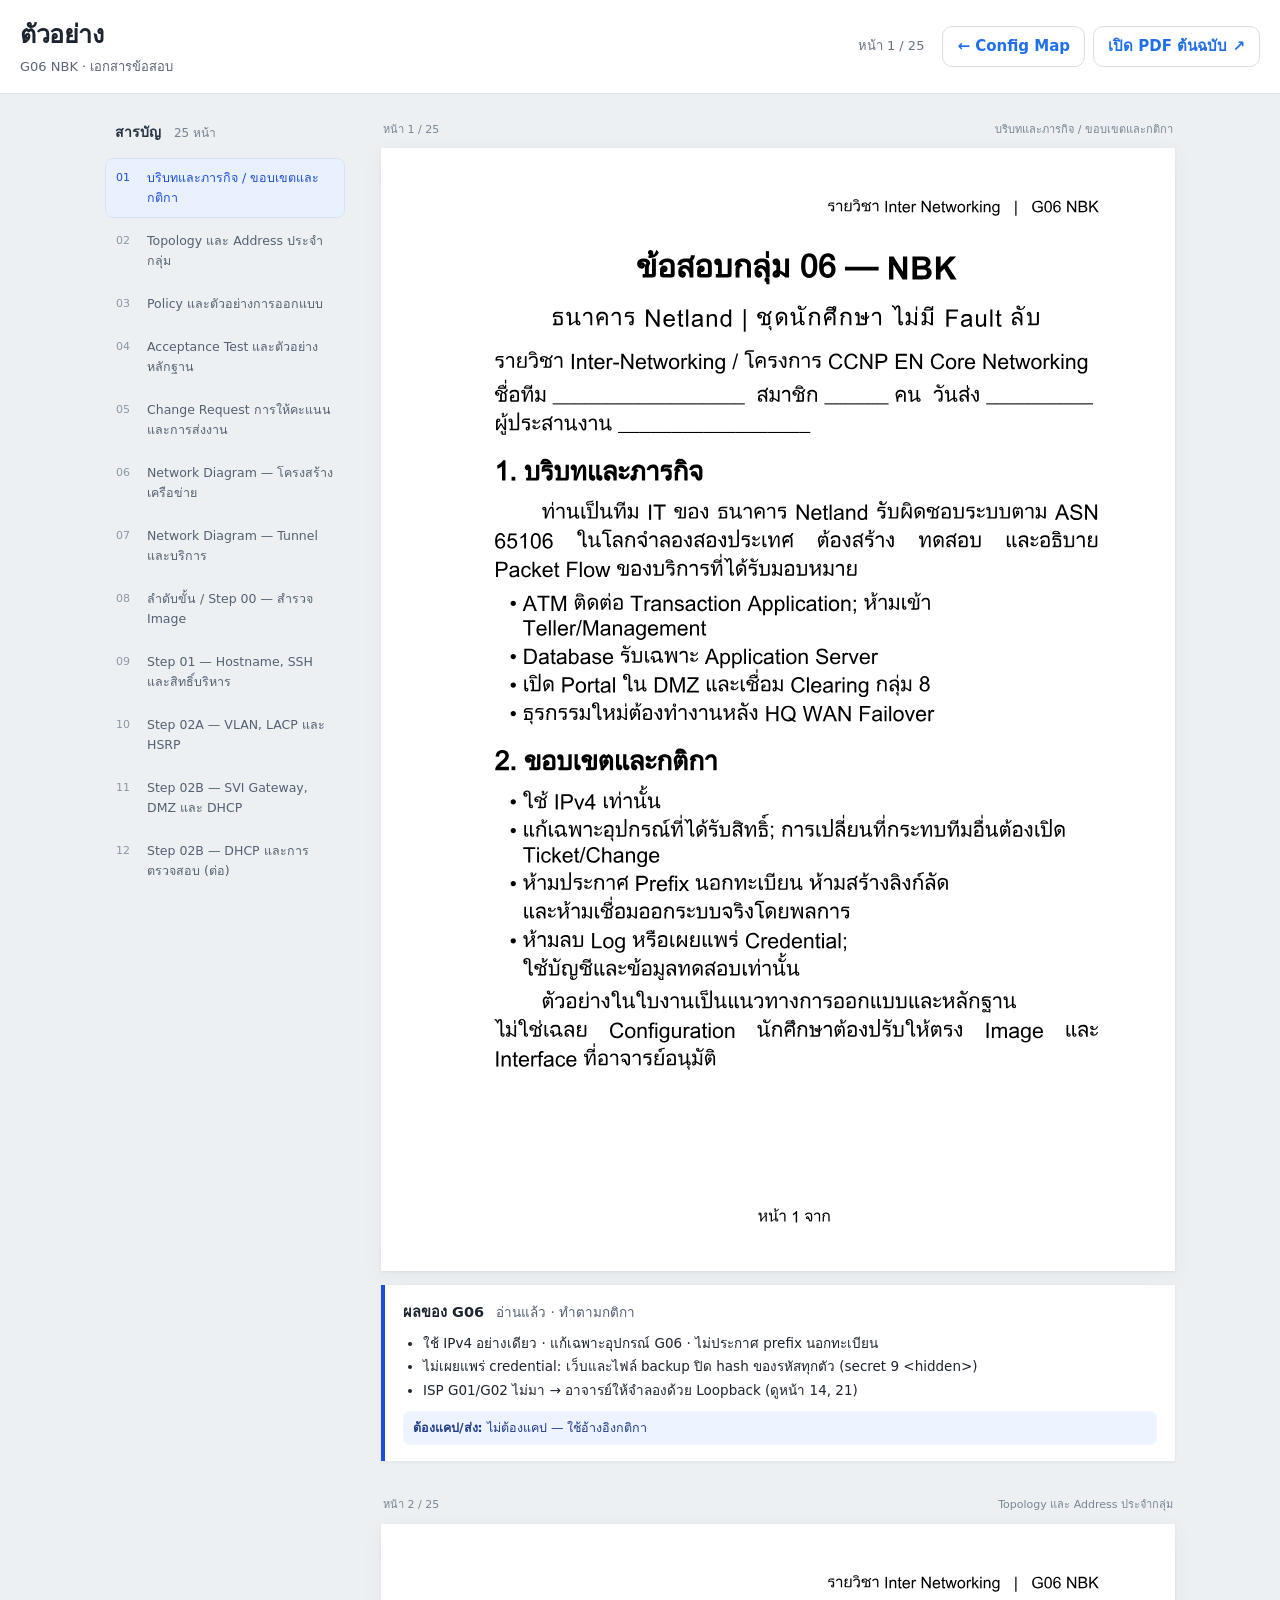
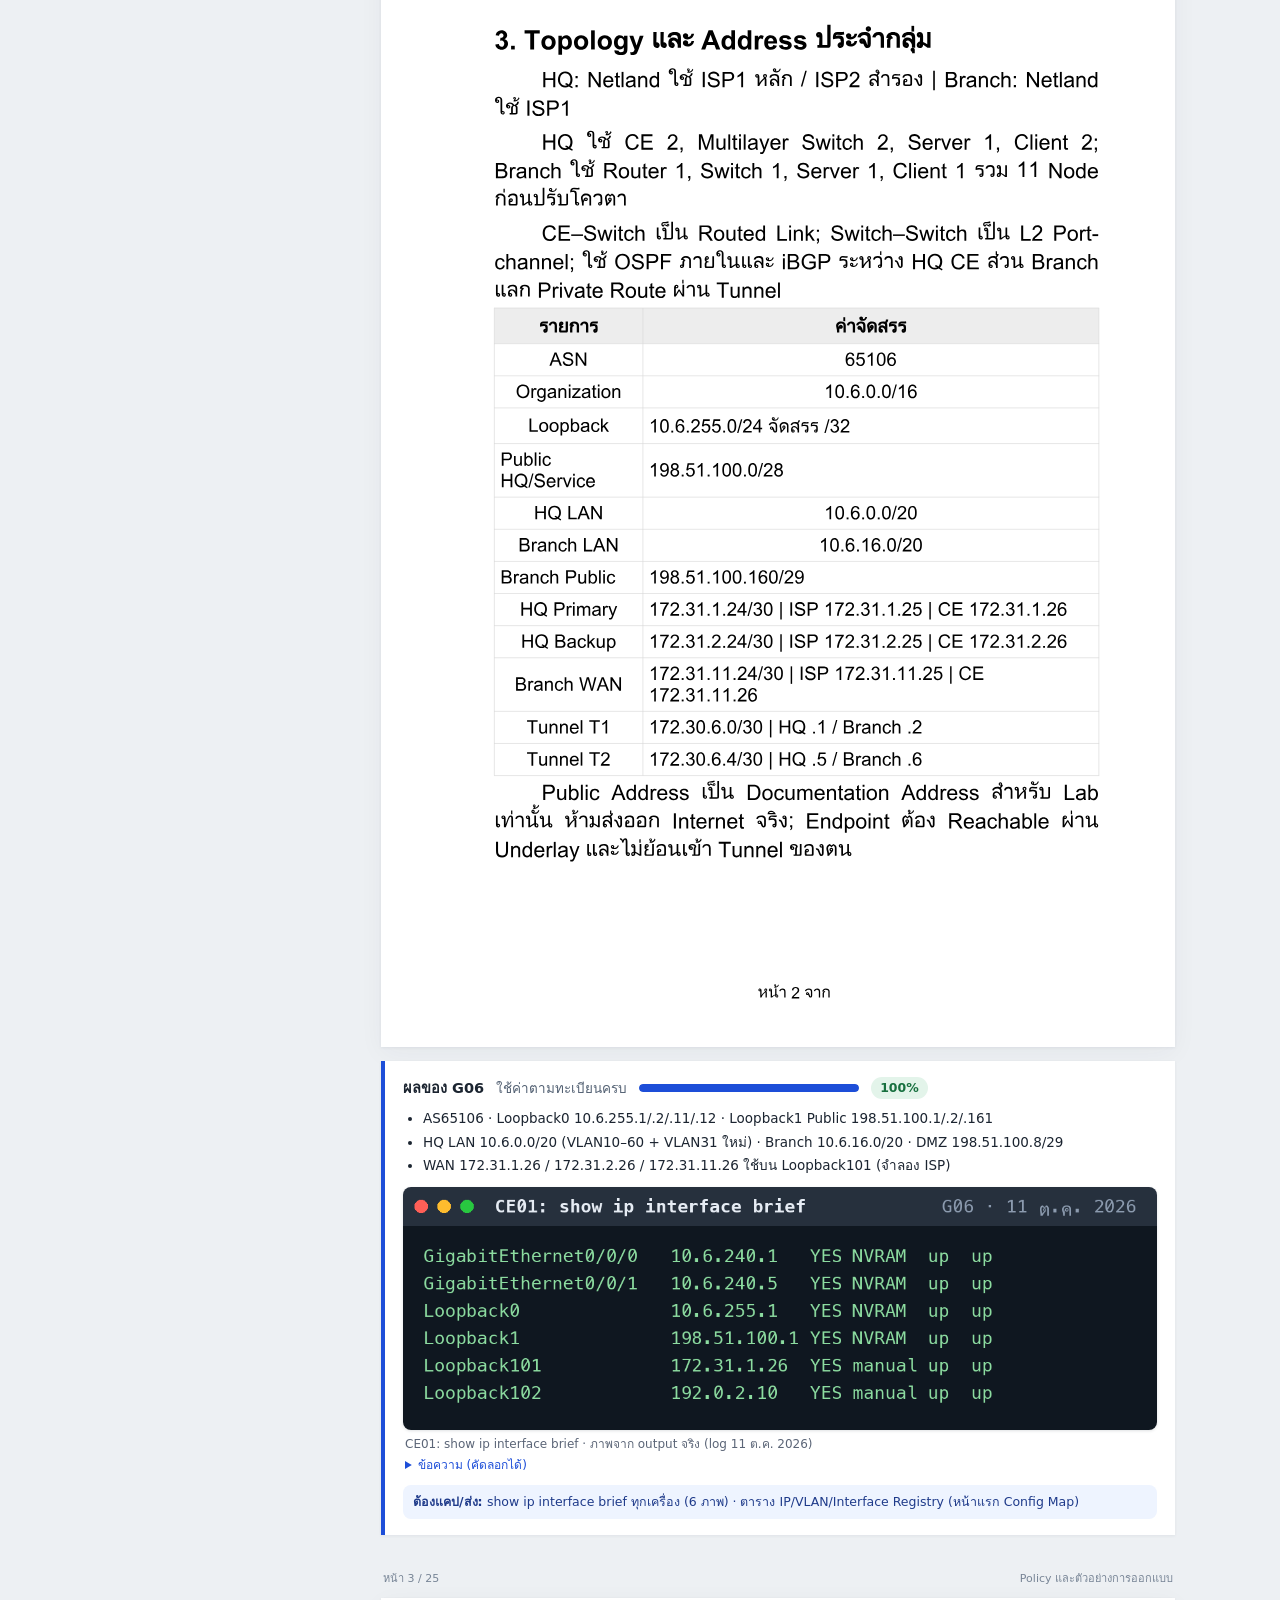
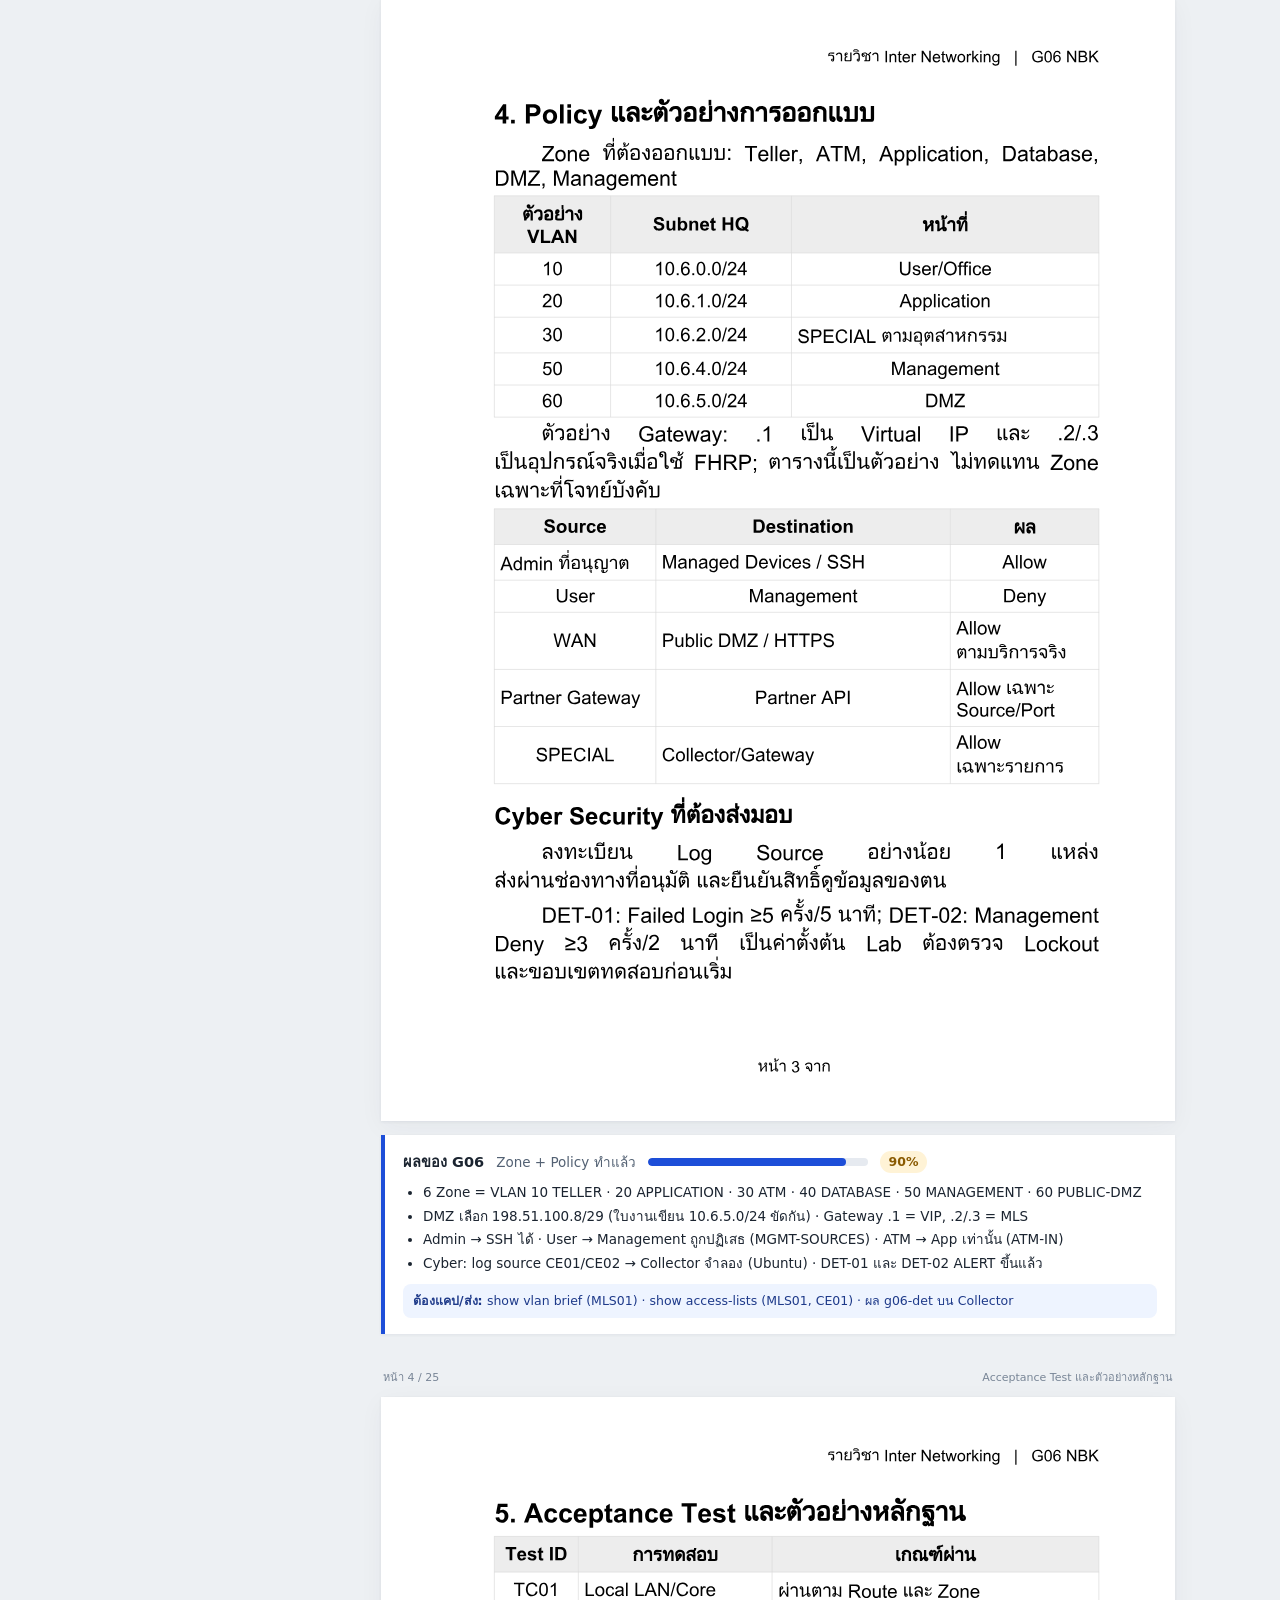
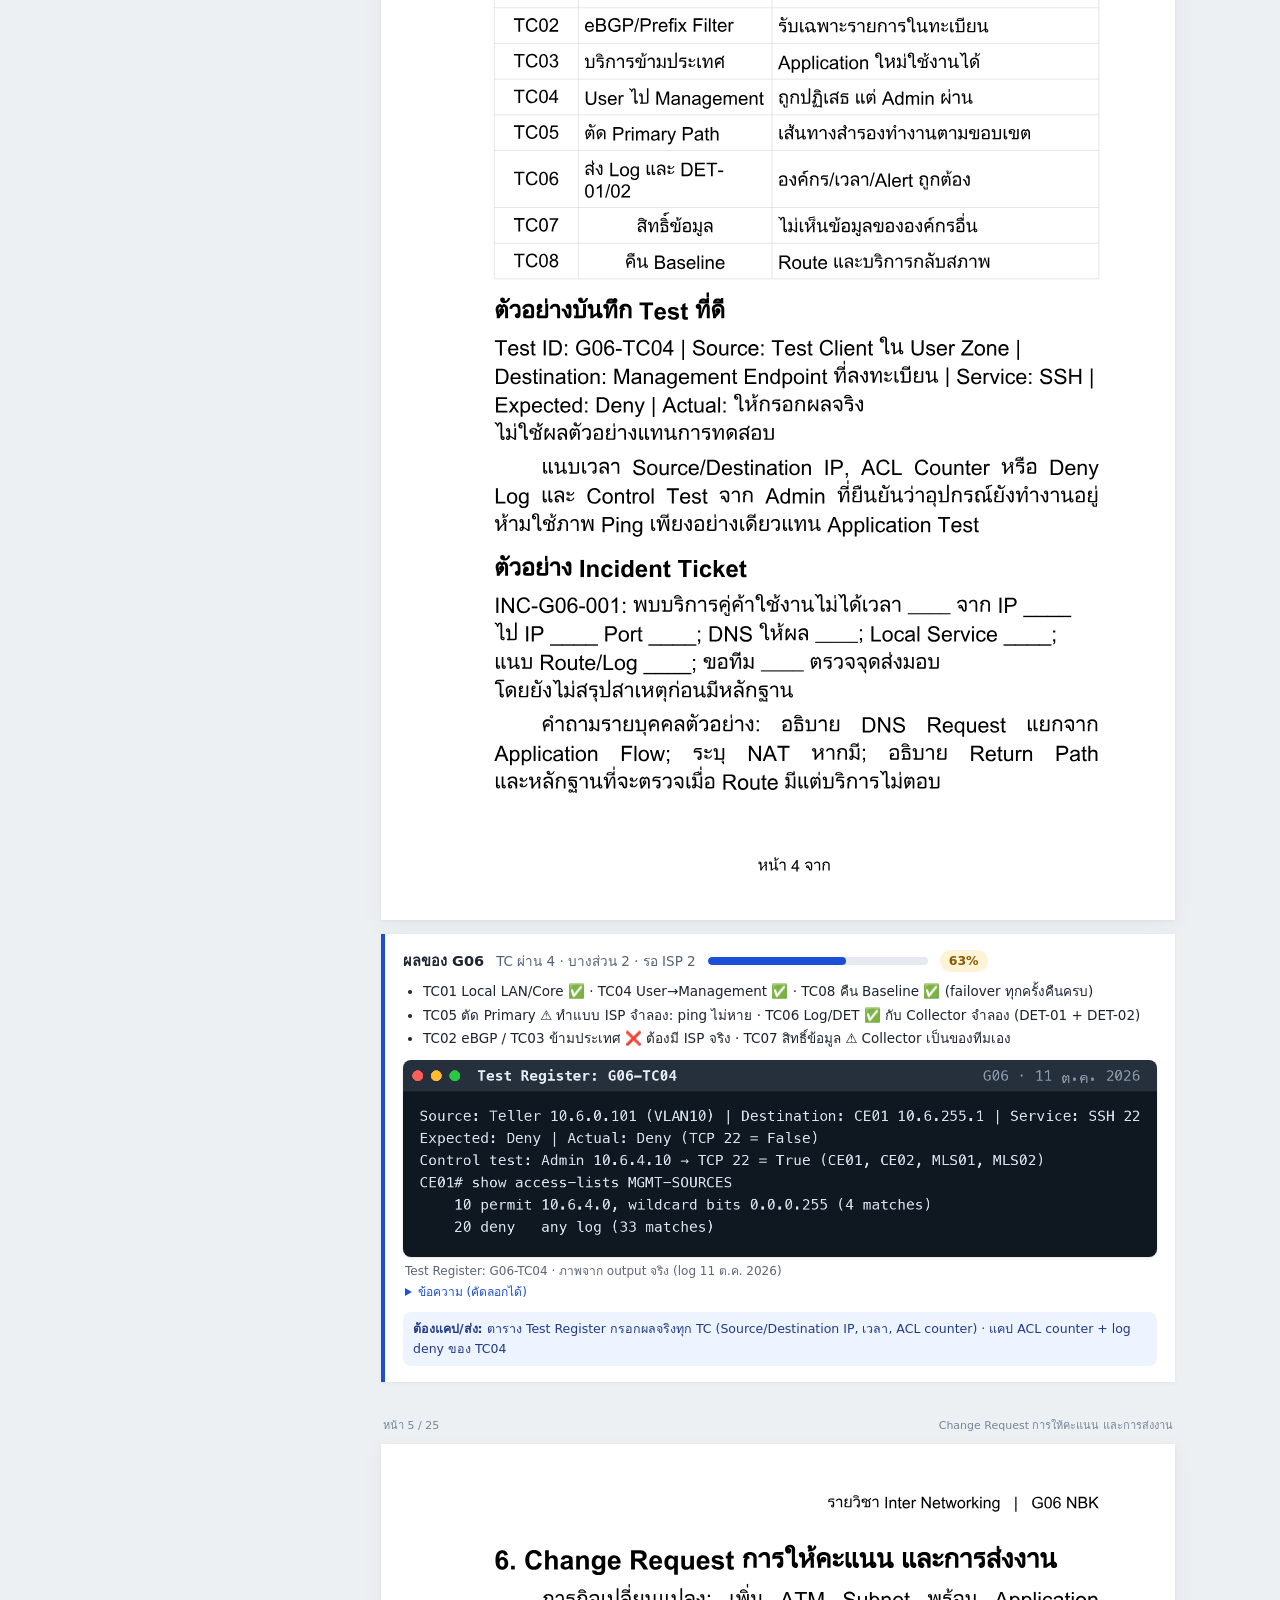
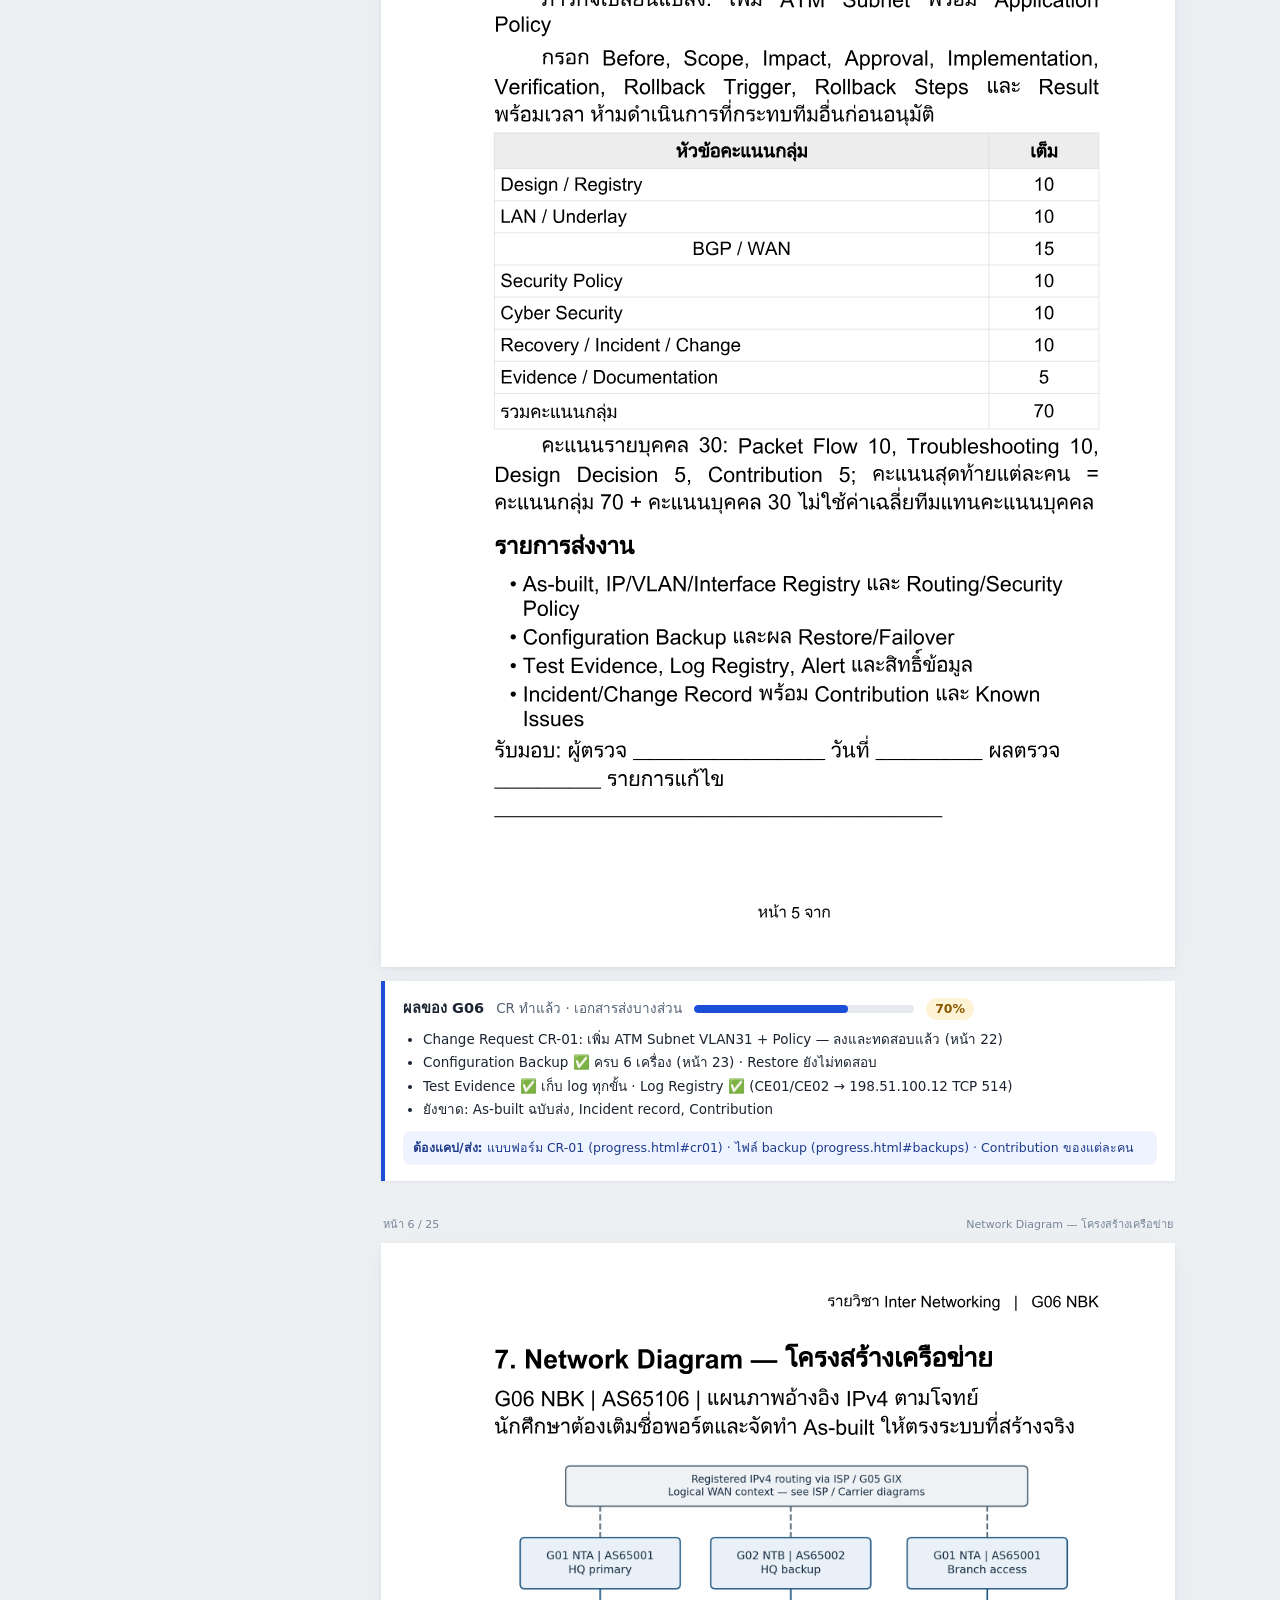
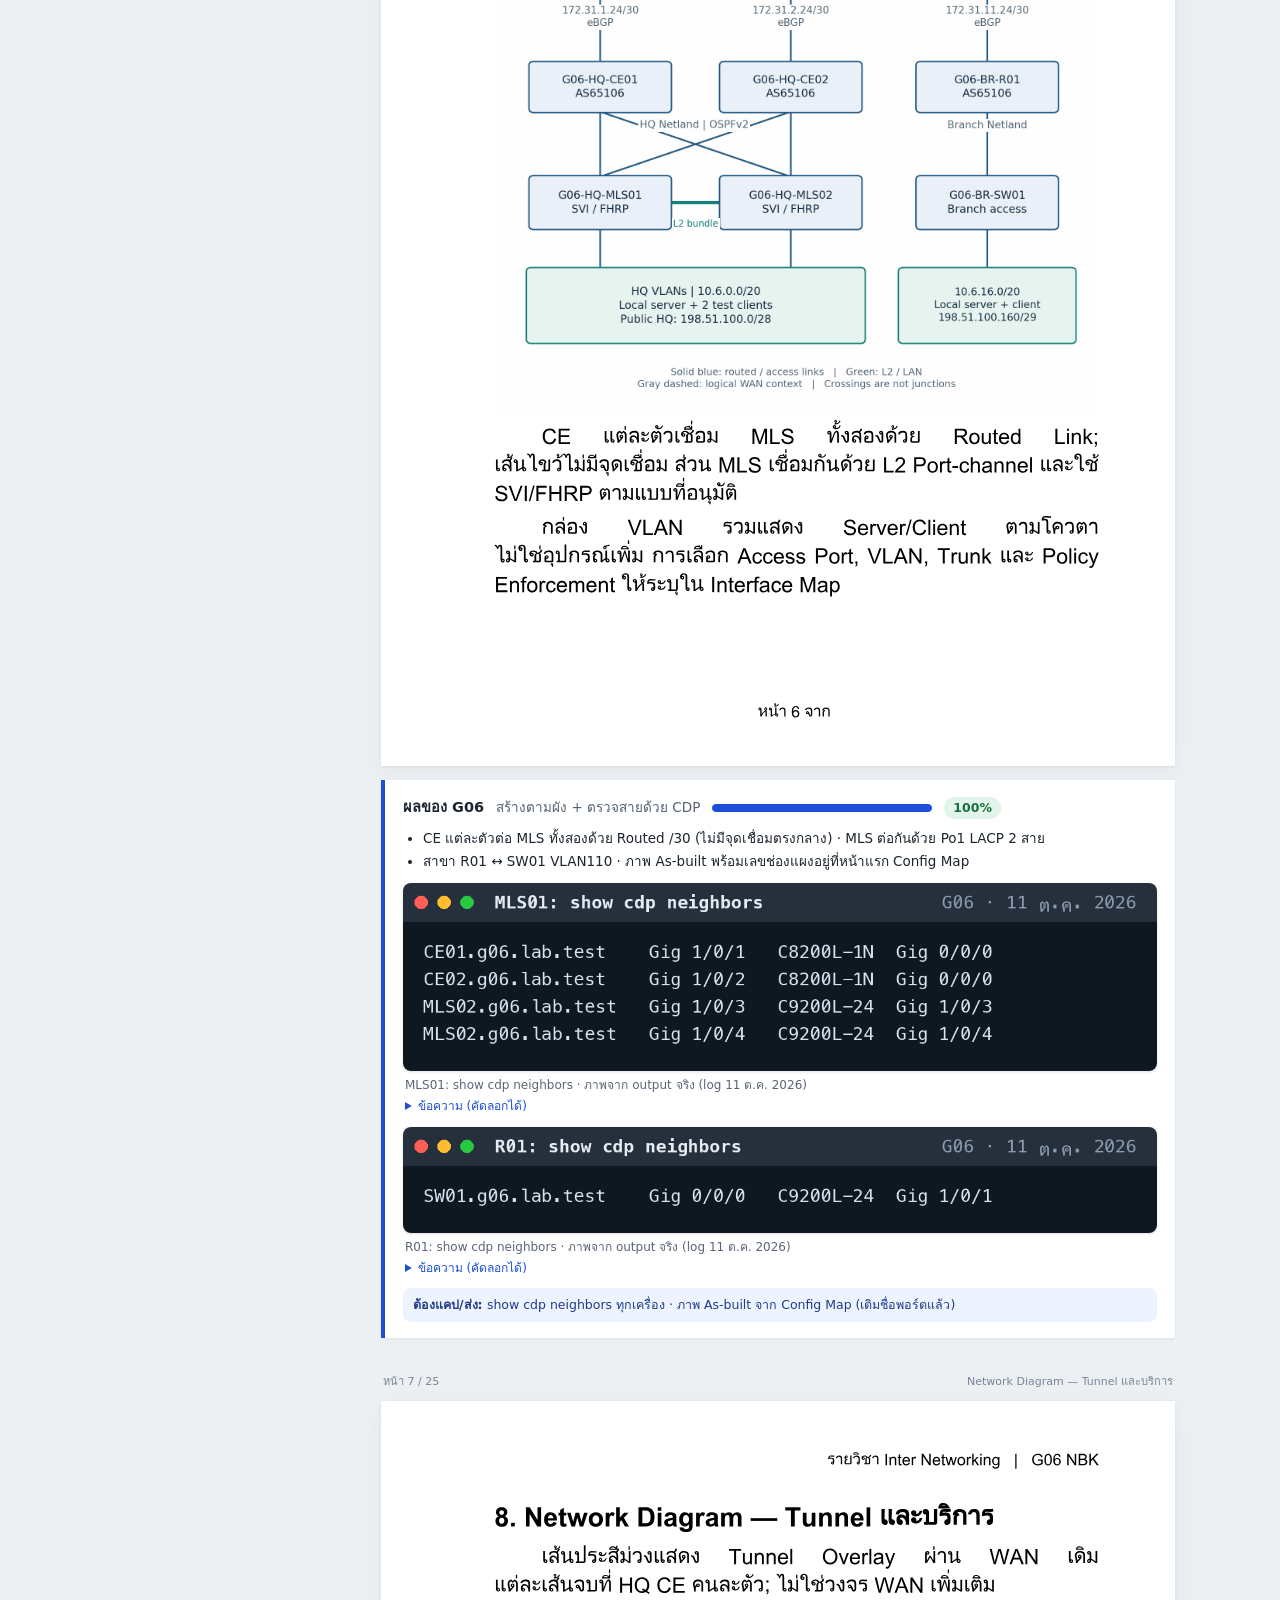
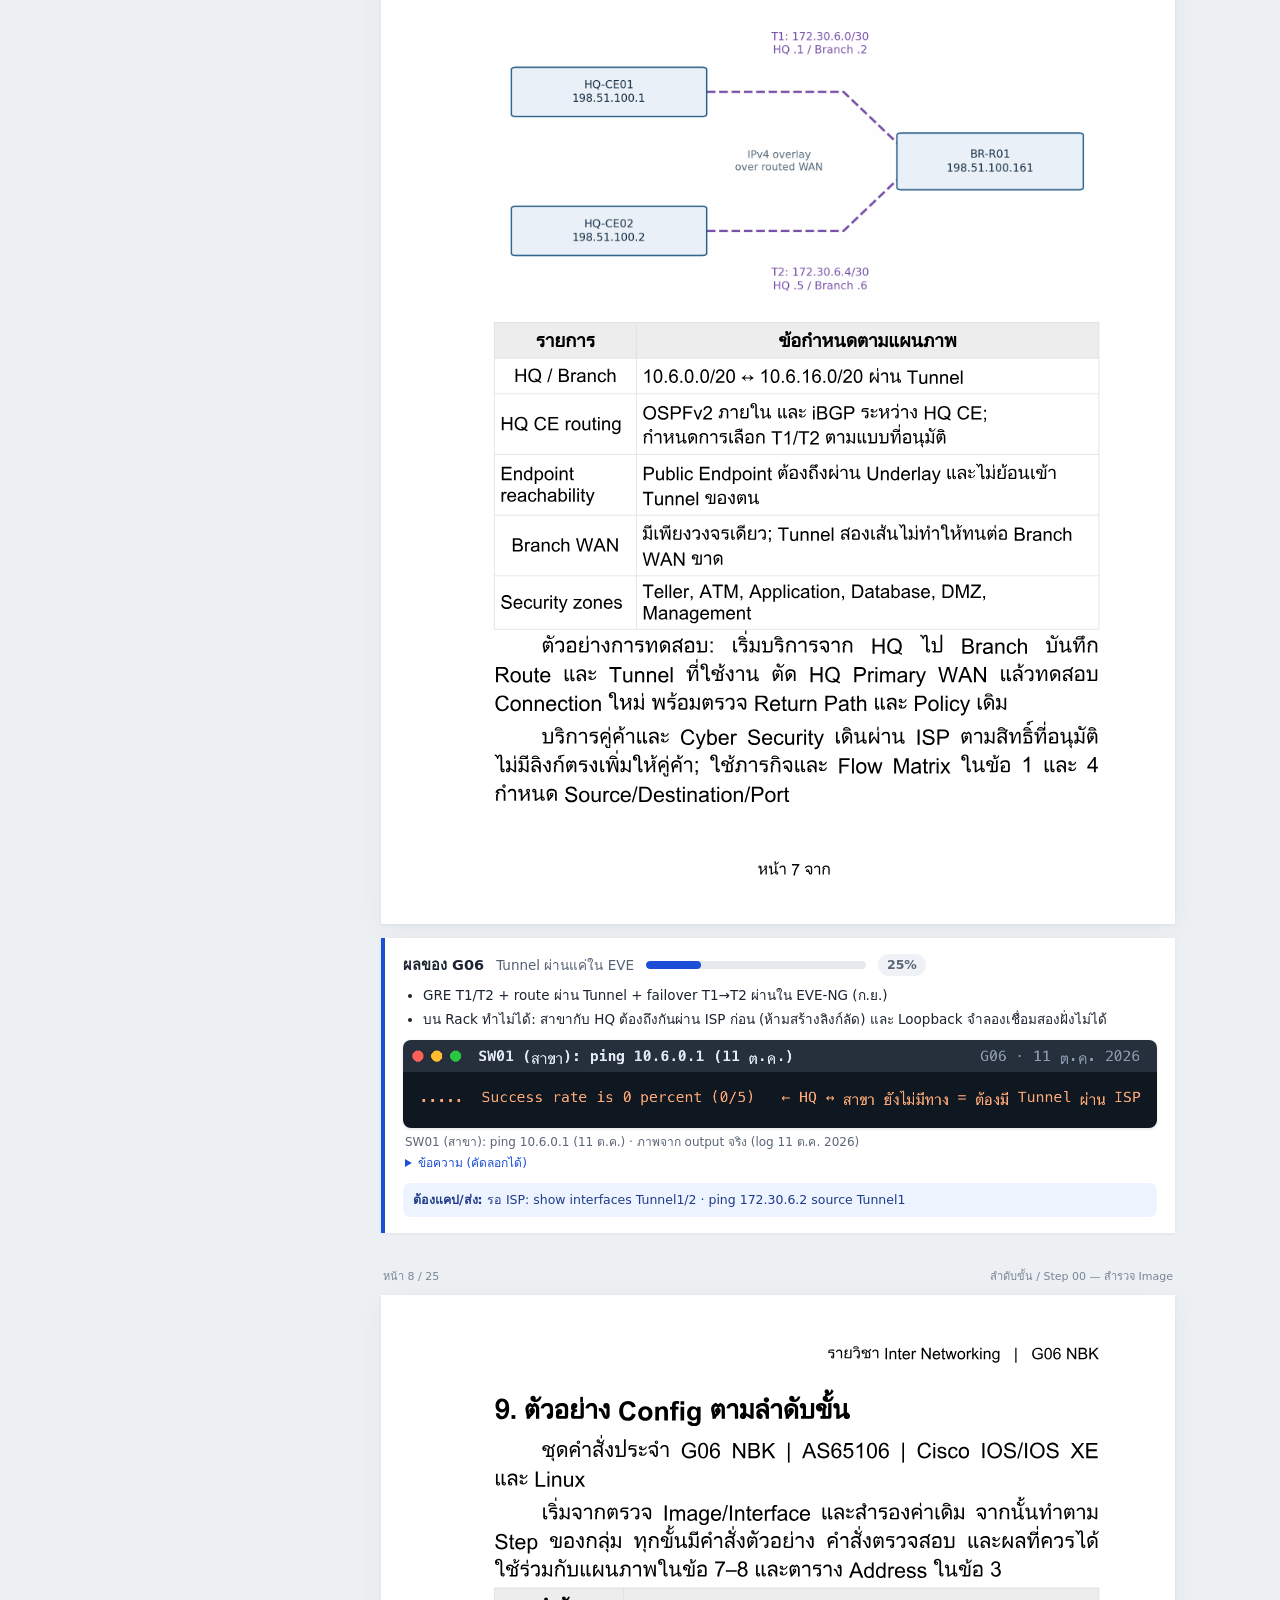
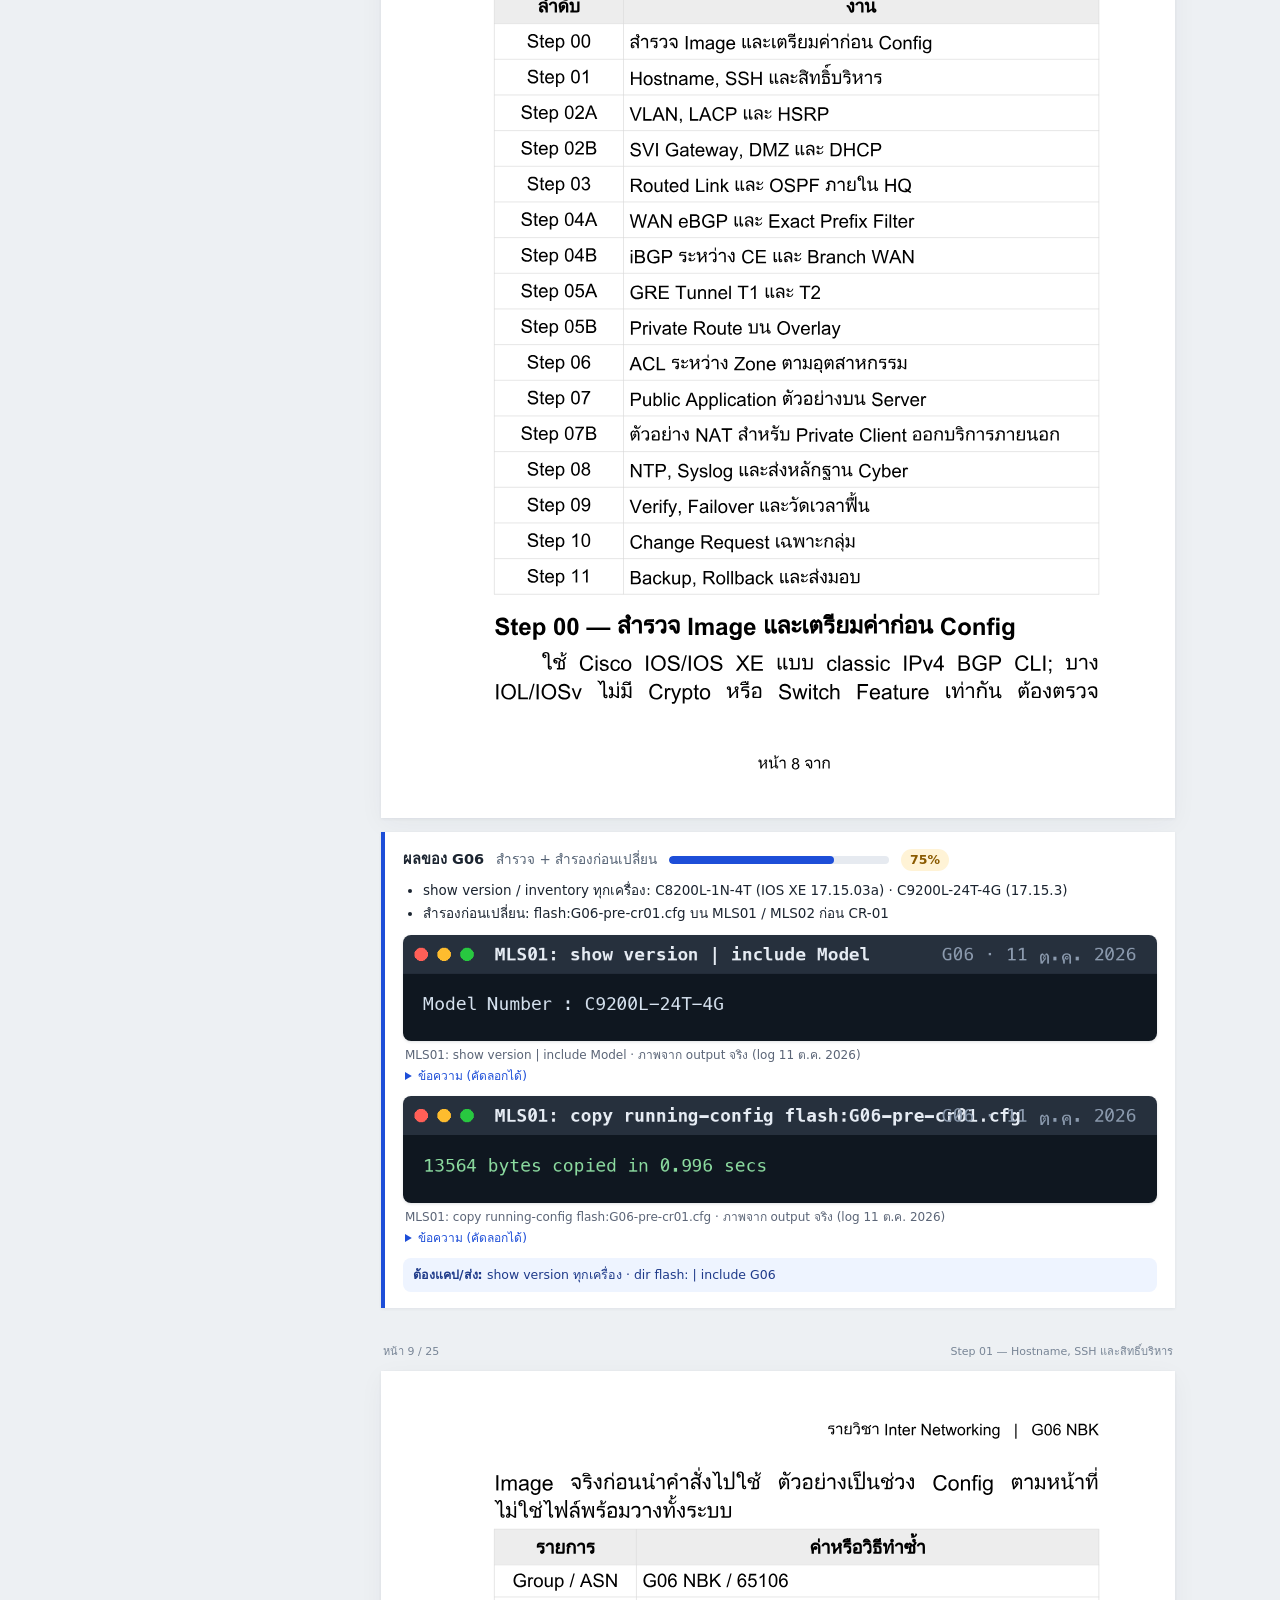
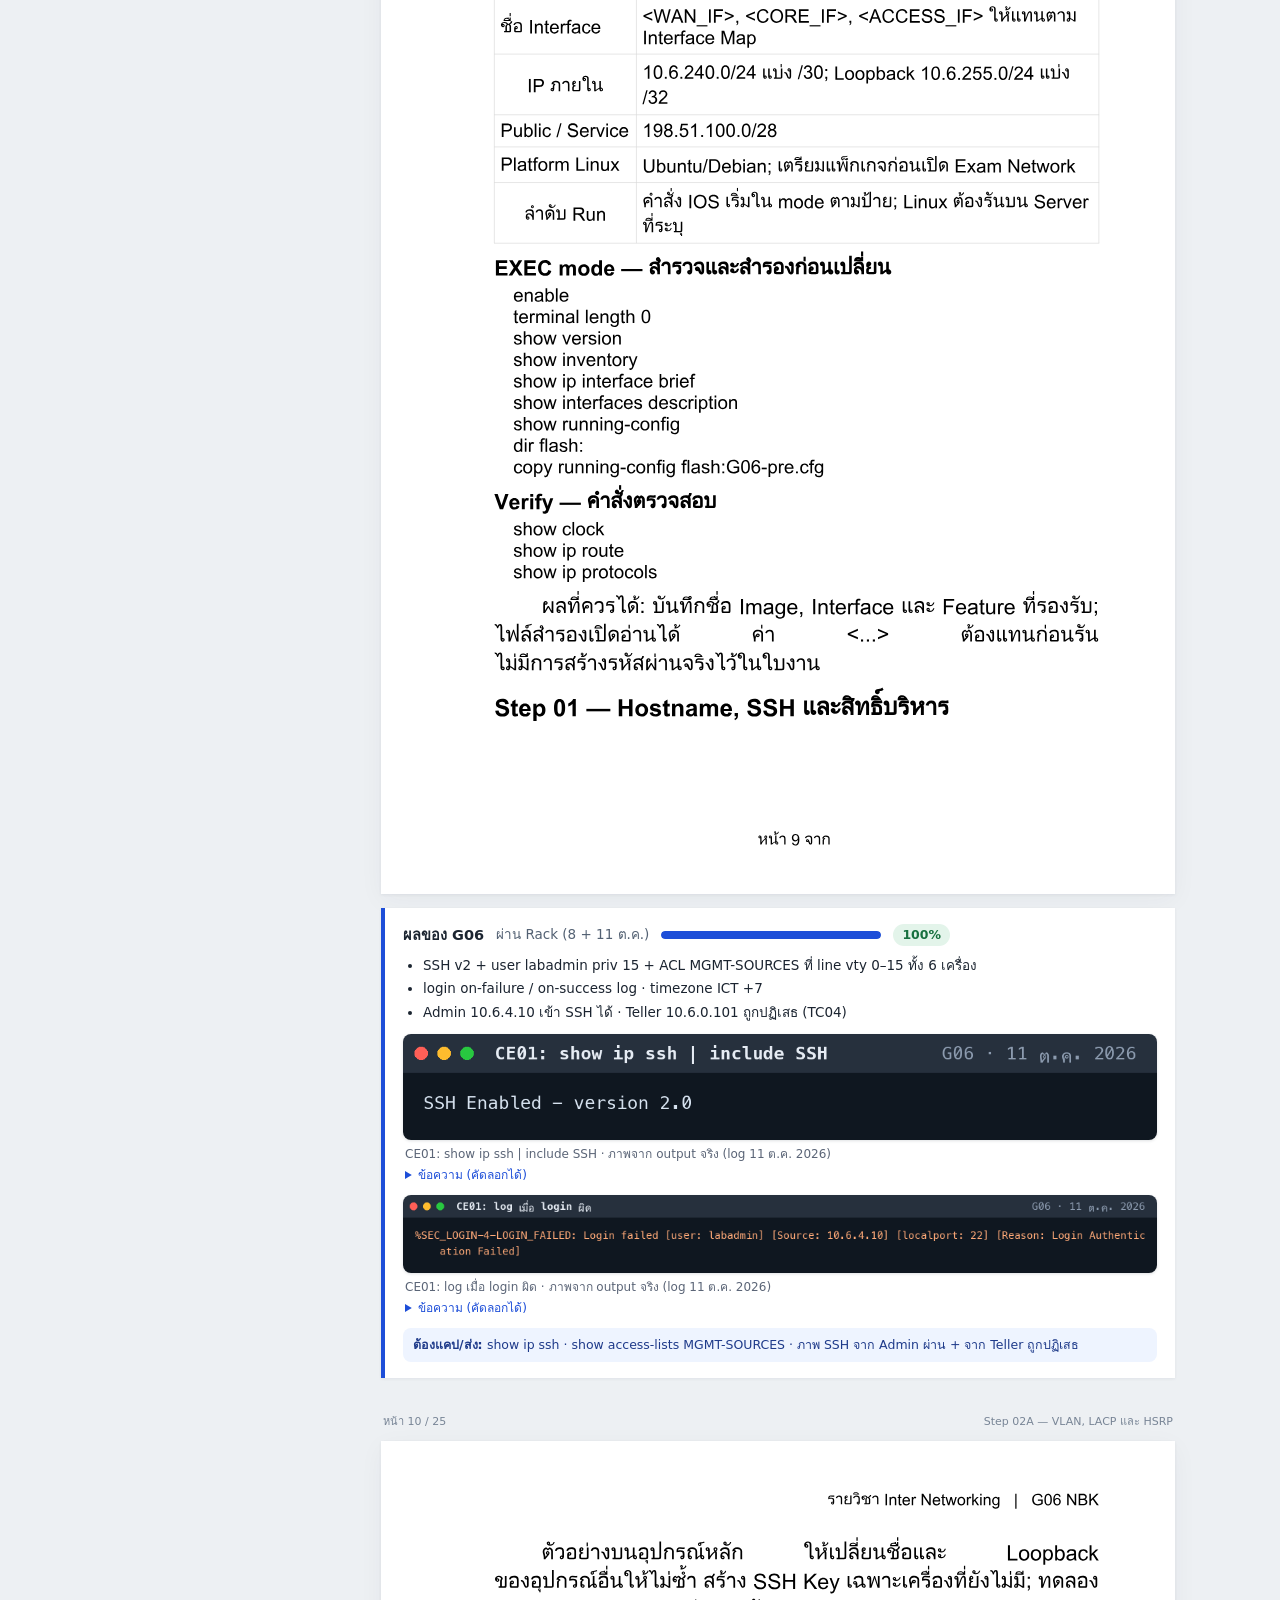
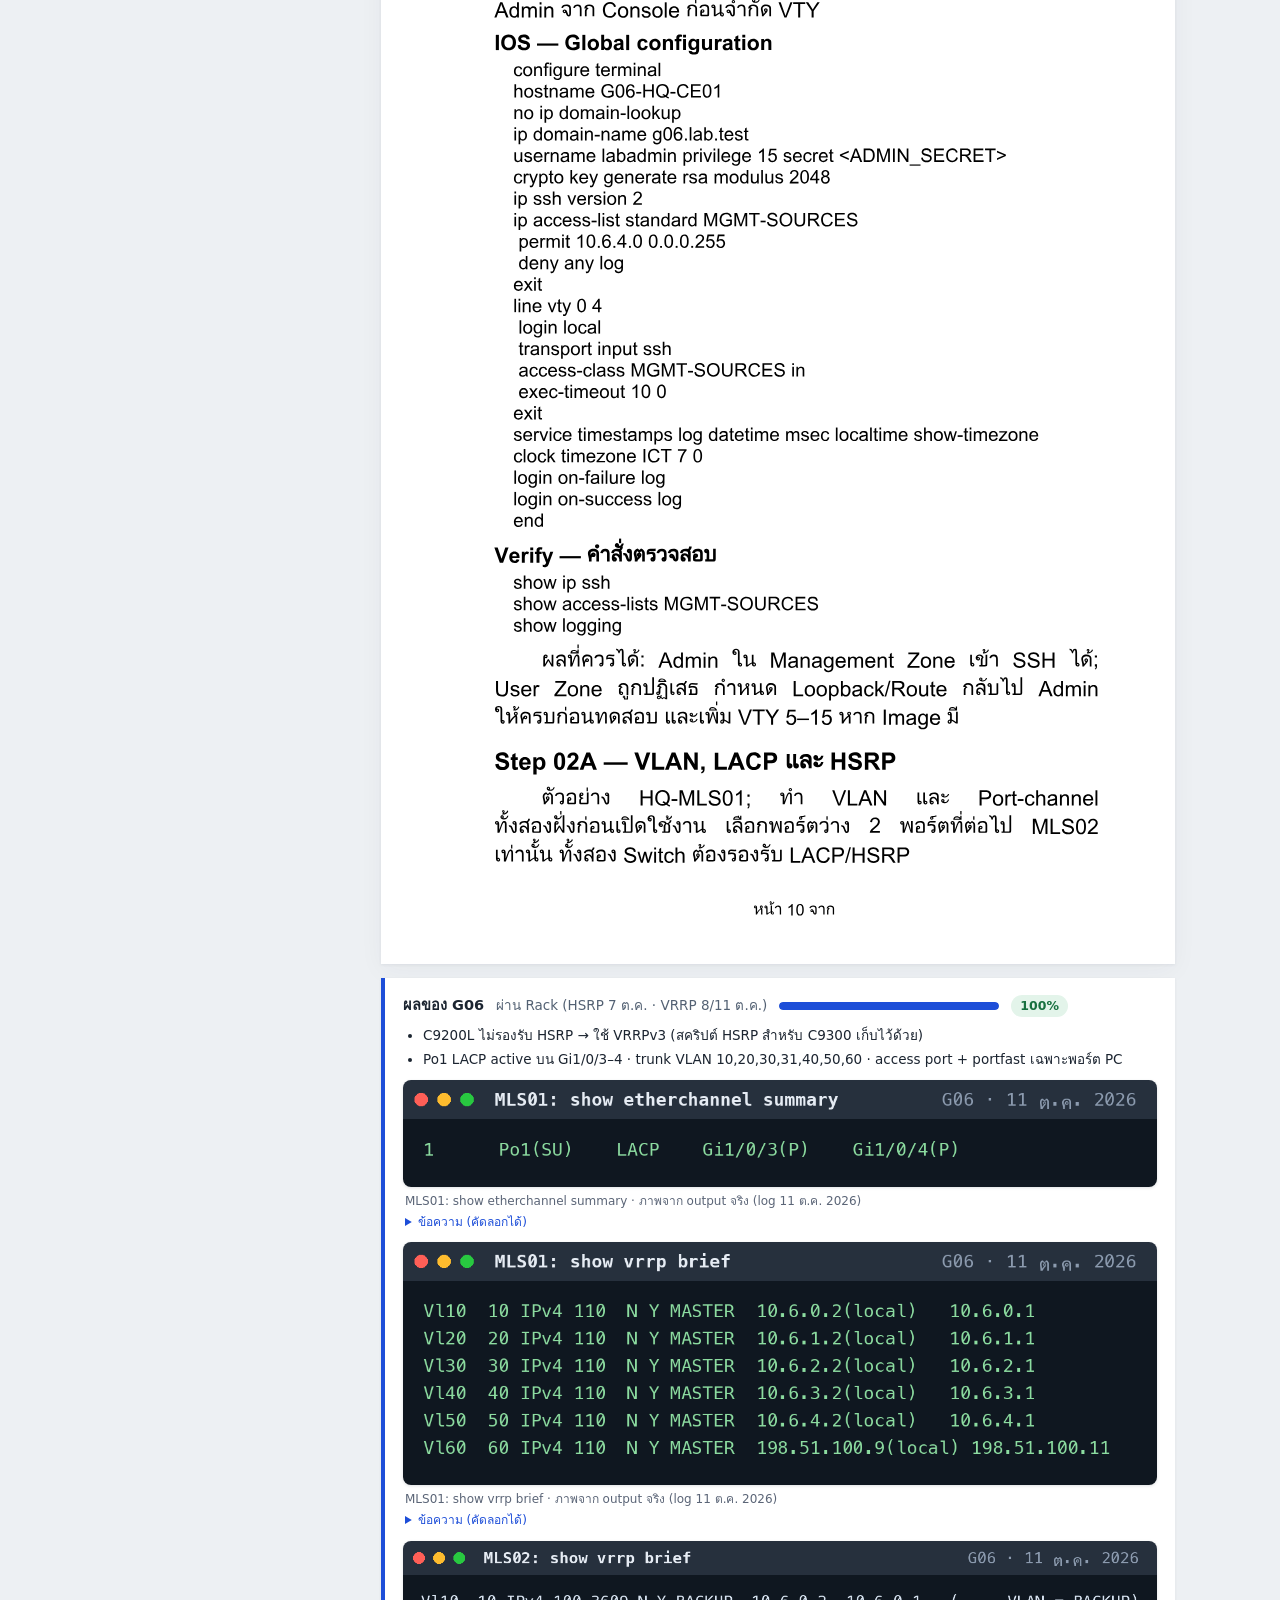
==== commit f5473d8d: "Show device outputs under each worksheet page as images 41 terminal-style PNGs rendered from the rea" ====
--- a/examples.html
+++ b/examples.html
@@ -7,7 +7,7 @@
 <meta name="description" content="ตัวอย่างเอกสาร G06 NBK ตาม PDF ข้อสอบ ครบ 25 หน้า">
 <link rel="stylesheet" href="style.css?v=20261011-progress1">
 <link rel="stylesheet" href="examples.css?v=20261011-1">
-<link rel="stylesheet" href="examples-evidence.css?v=20261011-1">
+<link rel="stylesheet" href="examples-evidence.css?v=20261011-2">
 </head>
 <body class="examples-body">
 <a class="skip-link" href="#exam-document">ข้ามไปเอกสาร</a>
@@ -384,7 +384,7 @@
     </article>
   </main>
 </div>
-<script src="examples-evidence.js?v=20261011-4"></script>
+<script src="examples-evidence.js?v=20261011-5"></script>
 <script src="examples.js?v=20261011-1"></script>
 </body>
 </html>
--- a/examples-evidence.css
+++ b/examples-evidence.css
@@ -16,3 +16,8 @@
 .g06-out pre { margin: 0; padding: 8px 10px; overflow-x: auto; font-size: 12px; line-height: 1.5; background: #0f1720; color: #d7e3f0; }
 .g06-submit { margin-top: 10px; padding: 7px 10px; border-radius: 8px; background: #eef4ff; color: #1e3a8a; font-size: 12.5px; }
 @media (max-width: 500px) { .g06-result { padding: 12px; } }
+.g06-shot { margin: 10px 0 0; }
+.g06-shot img { display: block; max-width: 100%; height: auto; border-radius: 8px; box-shadow: 0 1px 3px #26344526; }
+.g06-shot figcaption { margin: 5px 2px 0; color: #5b6577; font-size: 12px; }
+.g06-raw summary { cursor: pointer; color: #1d4ed8; font-size: 12px; margin: 2px 2px 0; }
+.g06-raw pre { margin: 4px 0 0; padding: 8px 10px; overflow-x: auto; font-size: 12px; background: #f1f4f8; border-radius: 6px; }
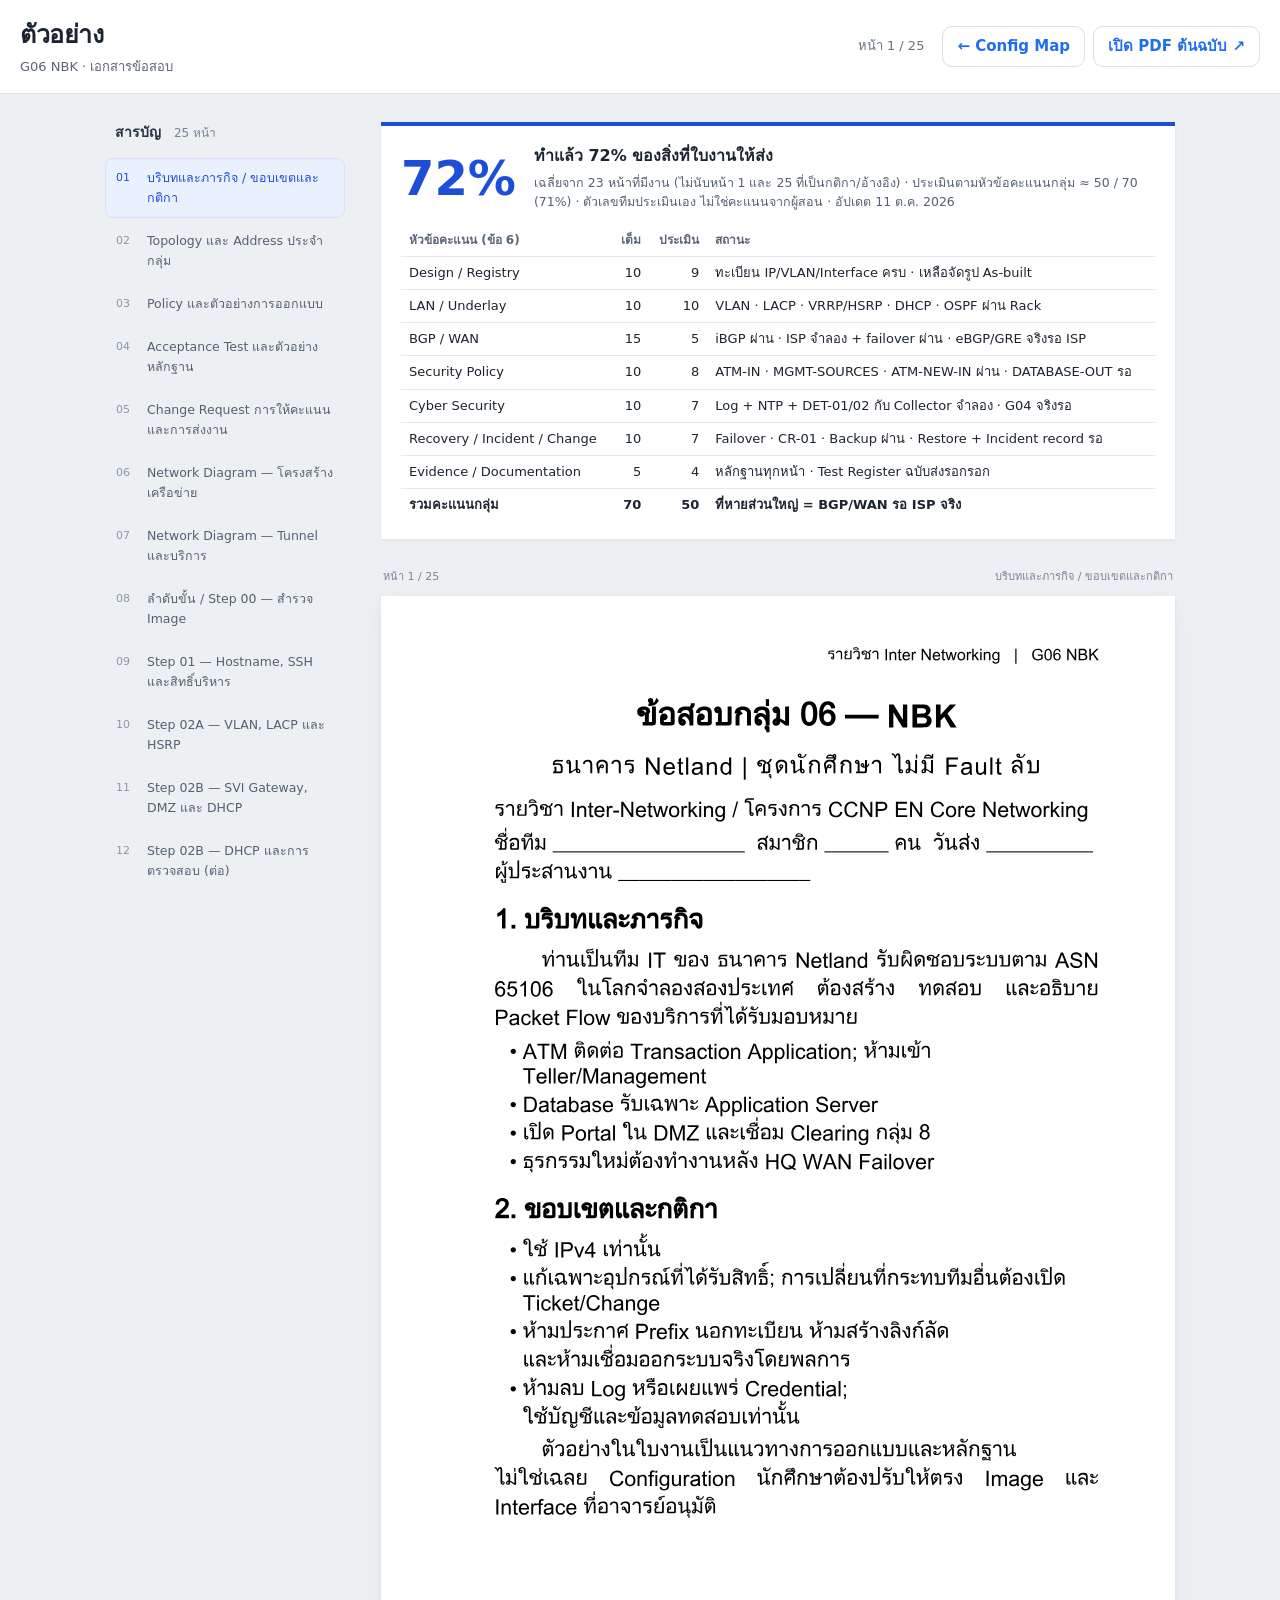
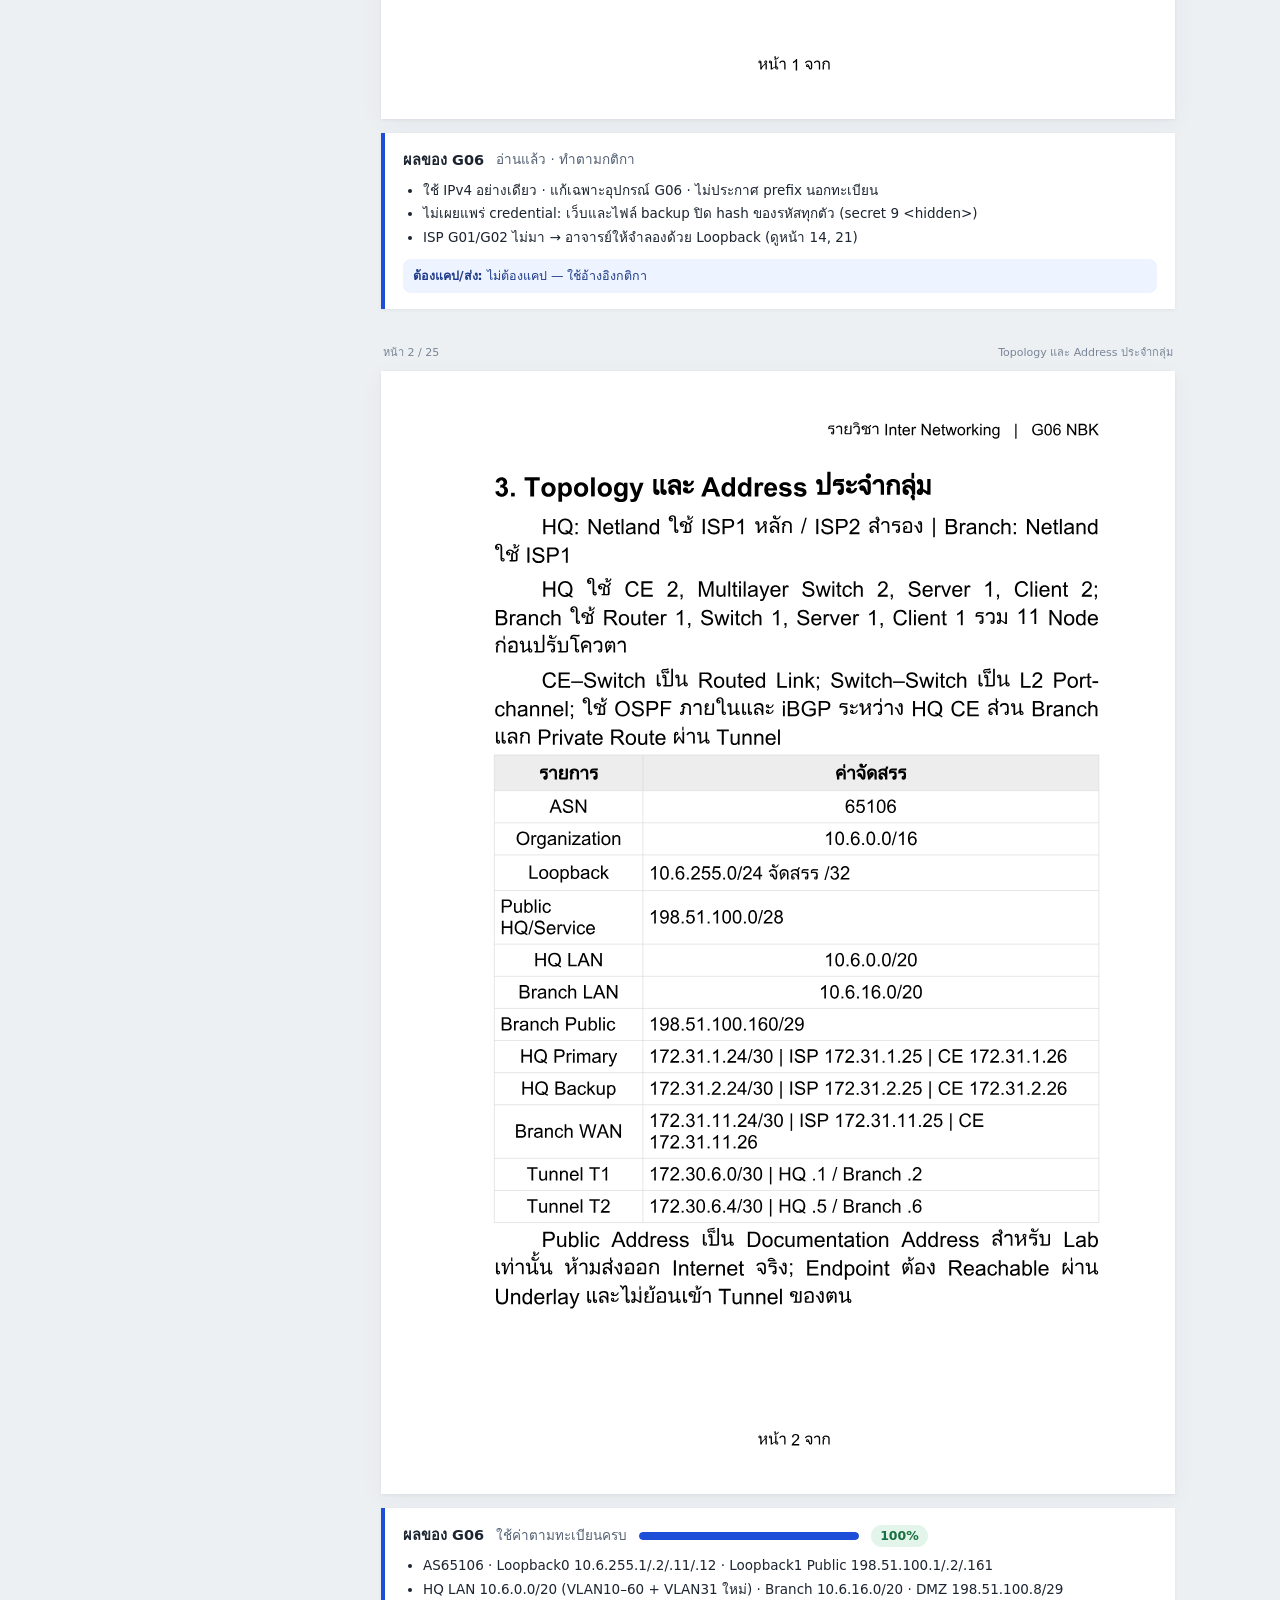
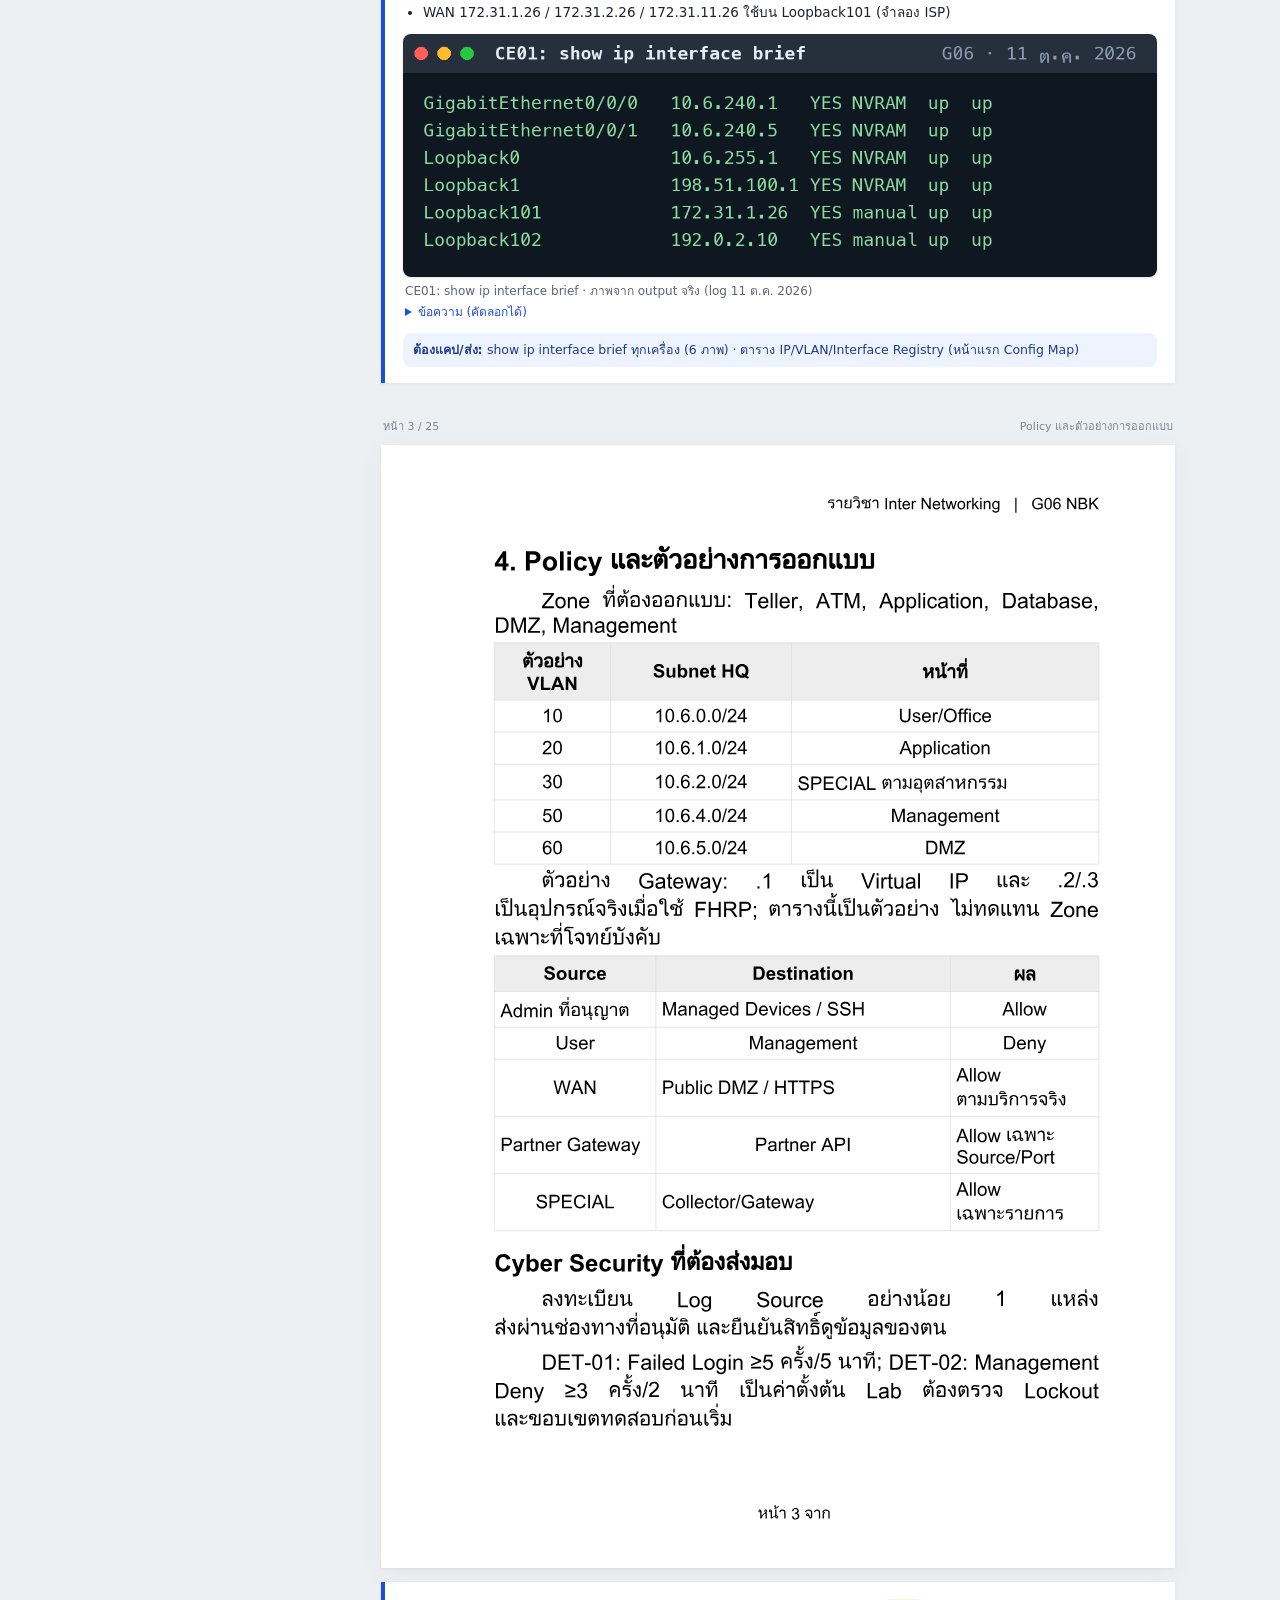
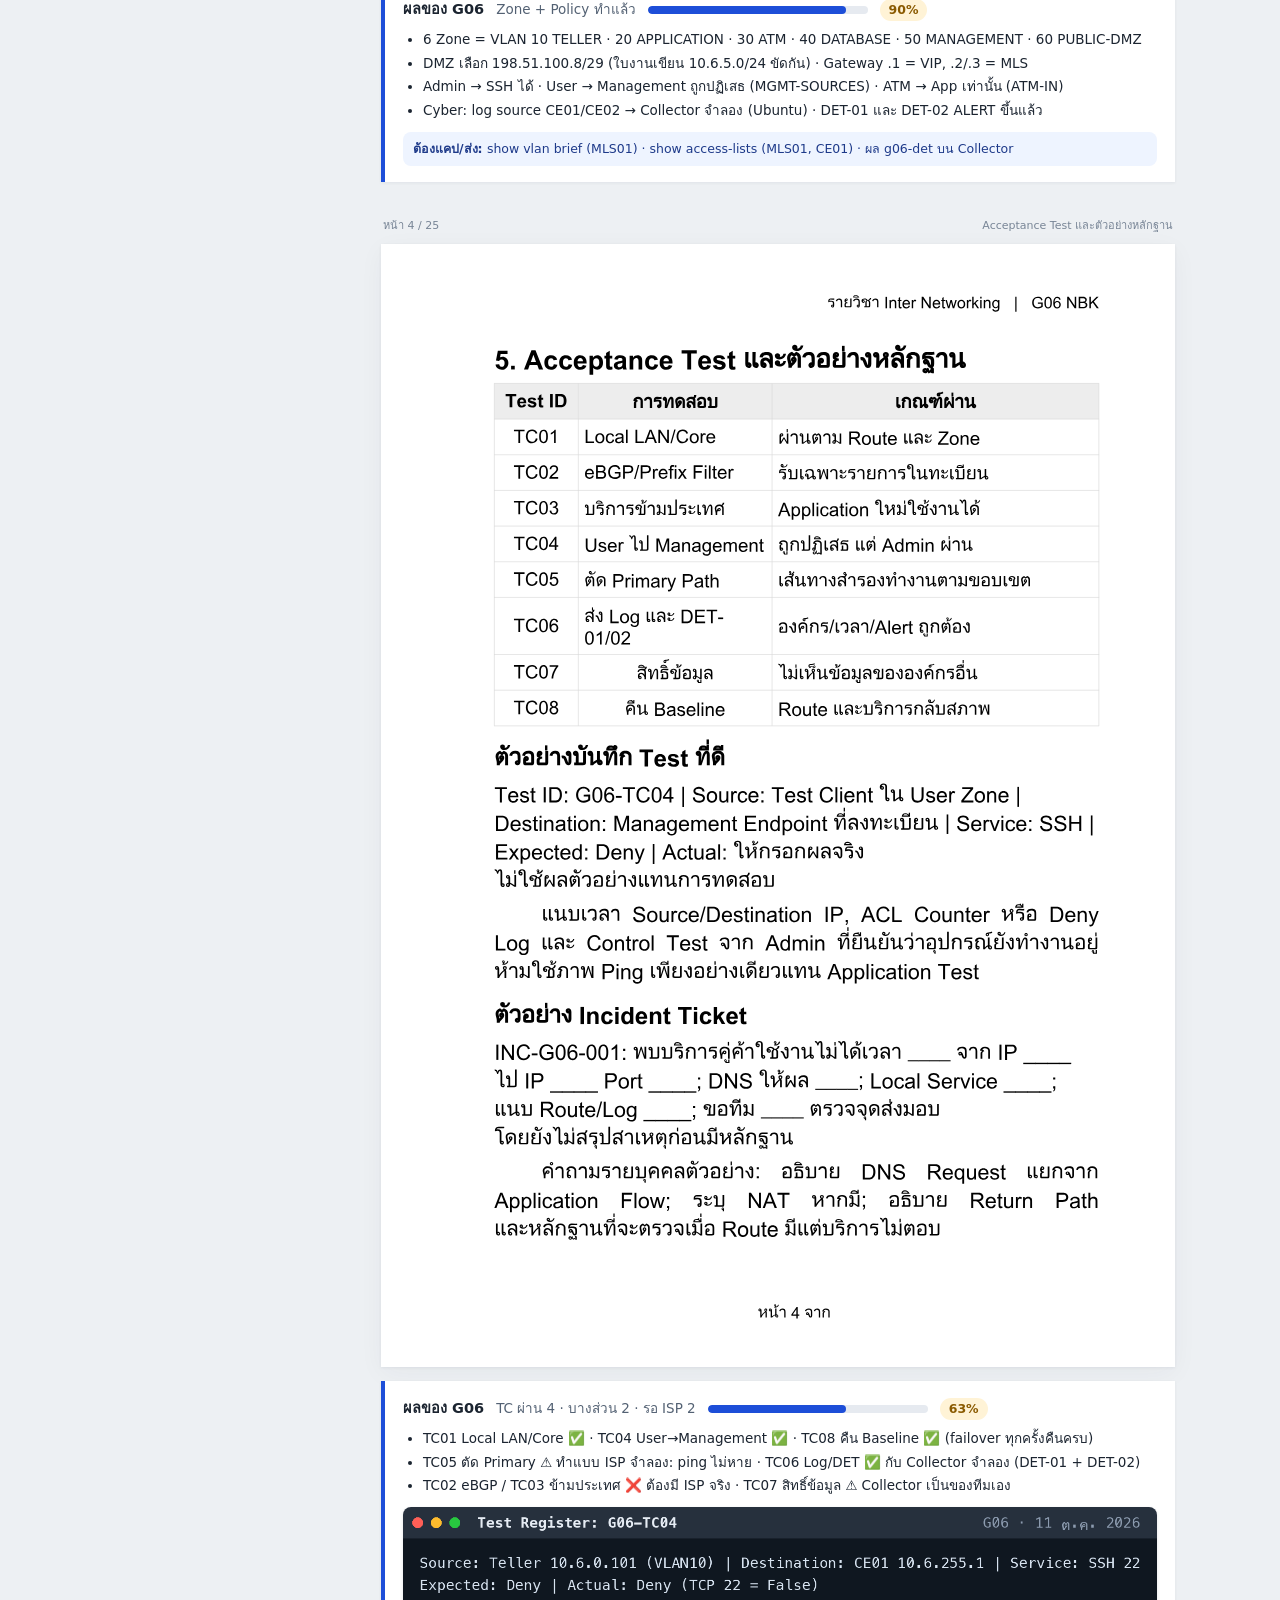
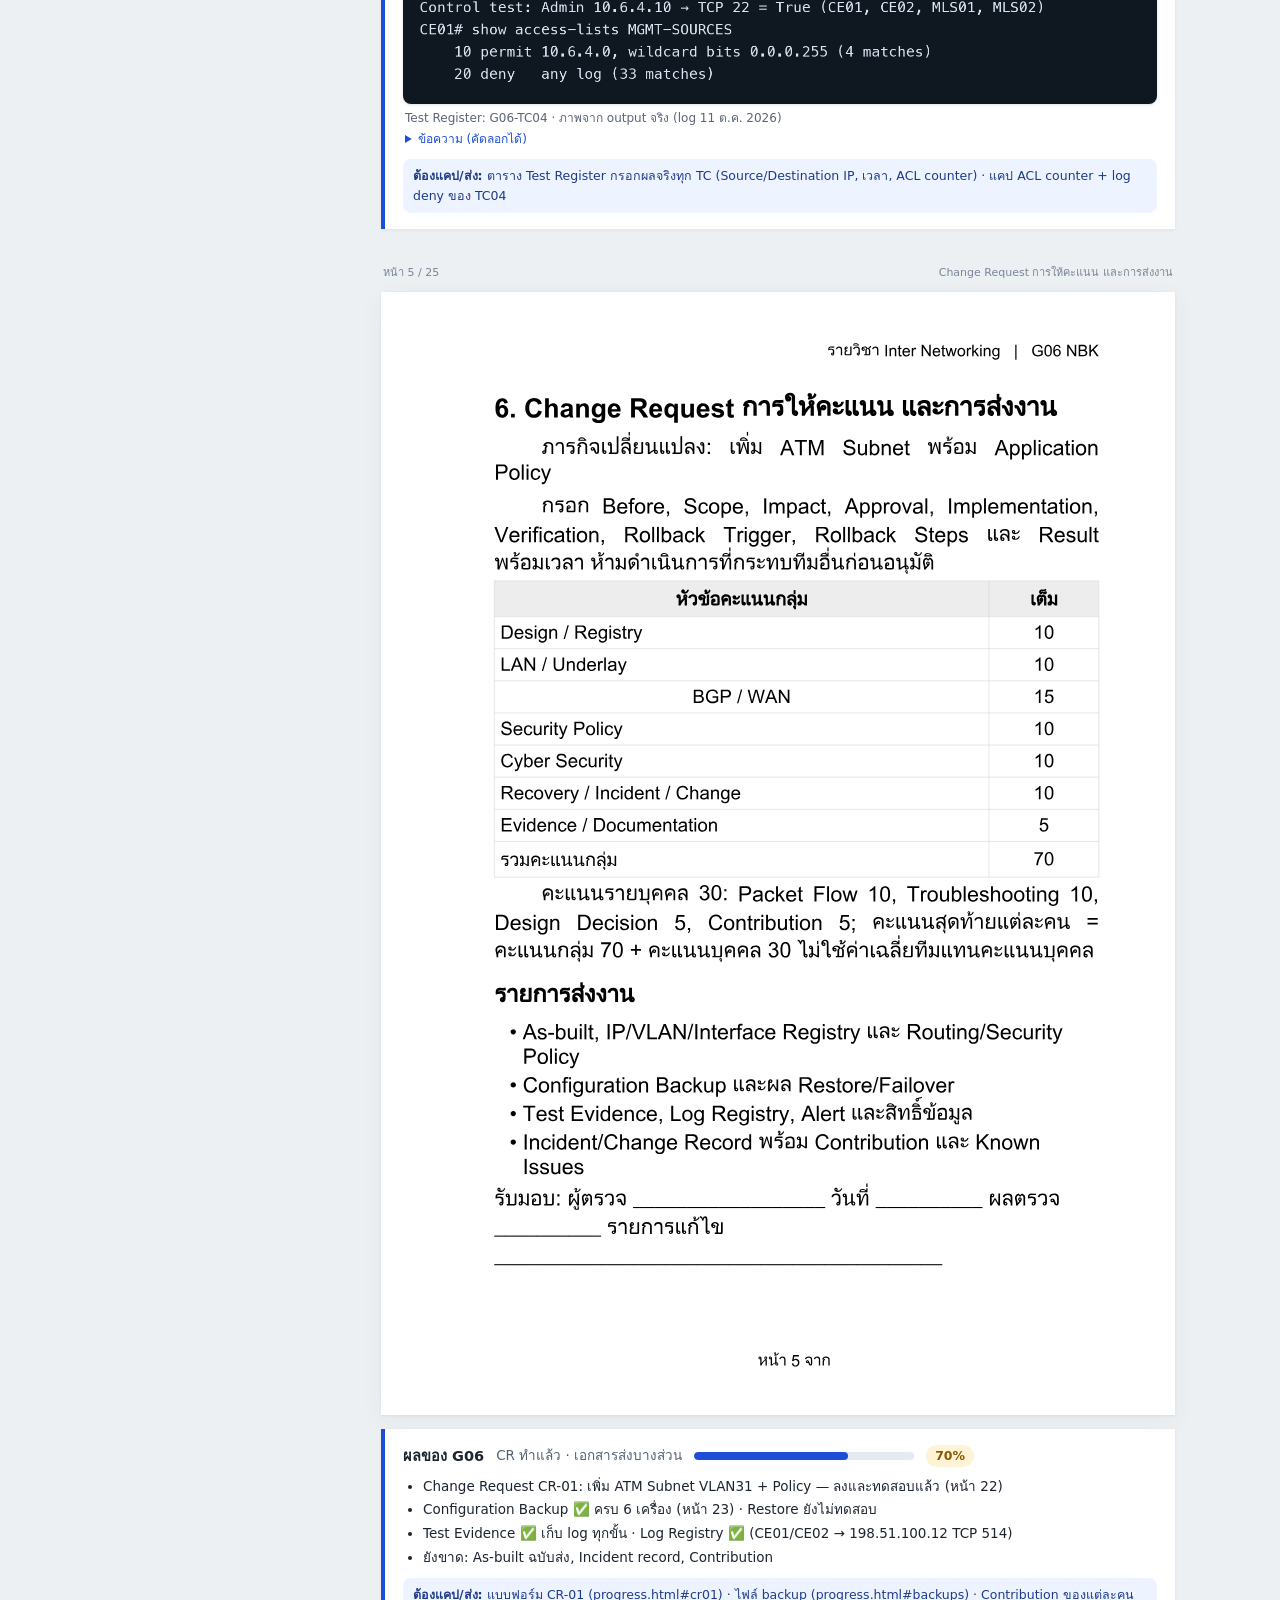
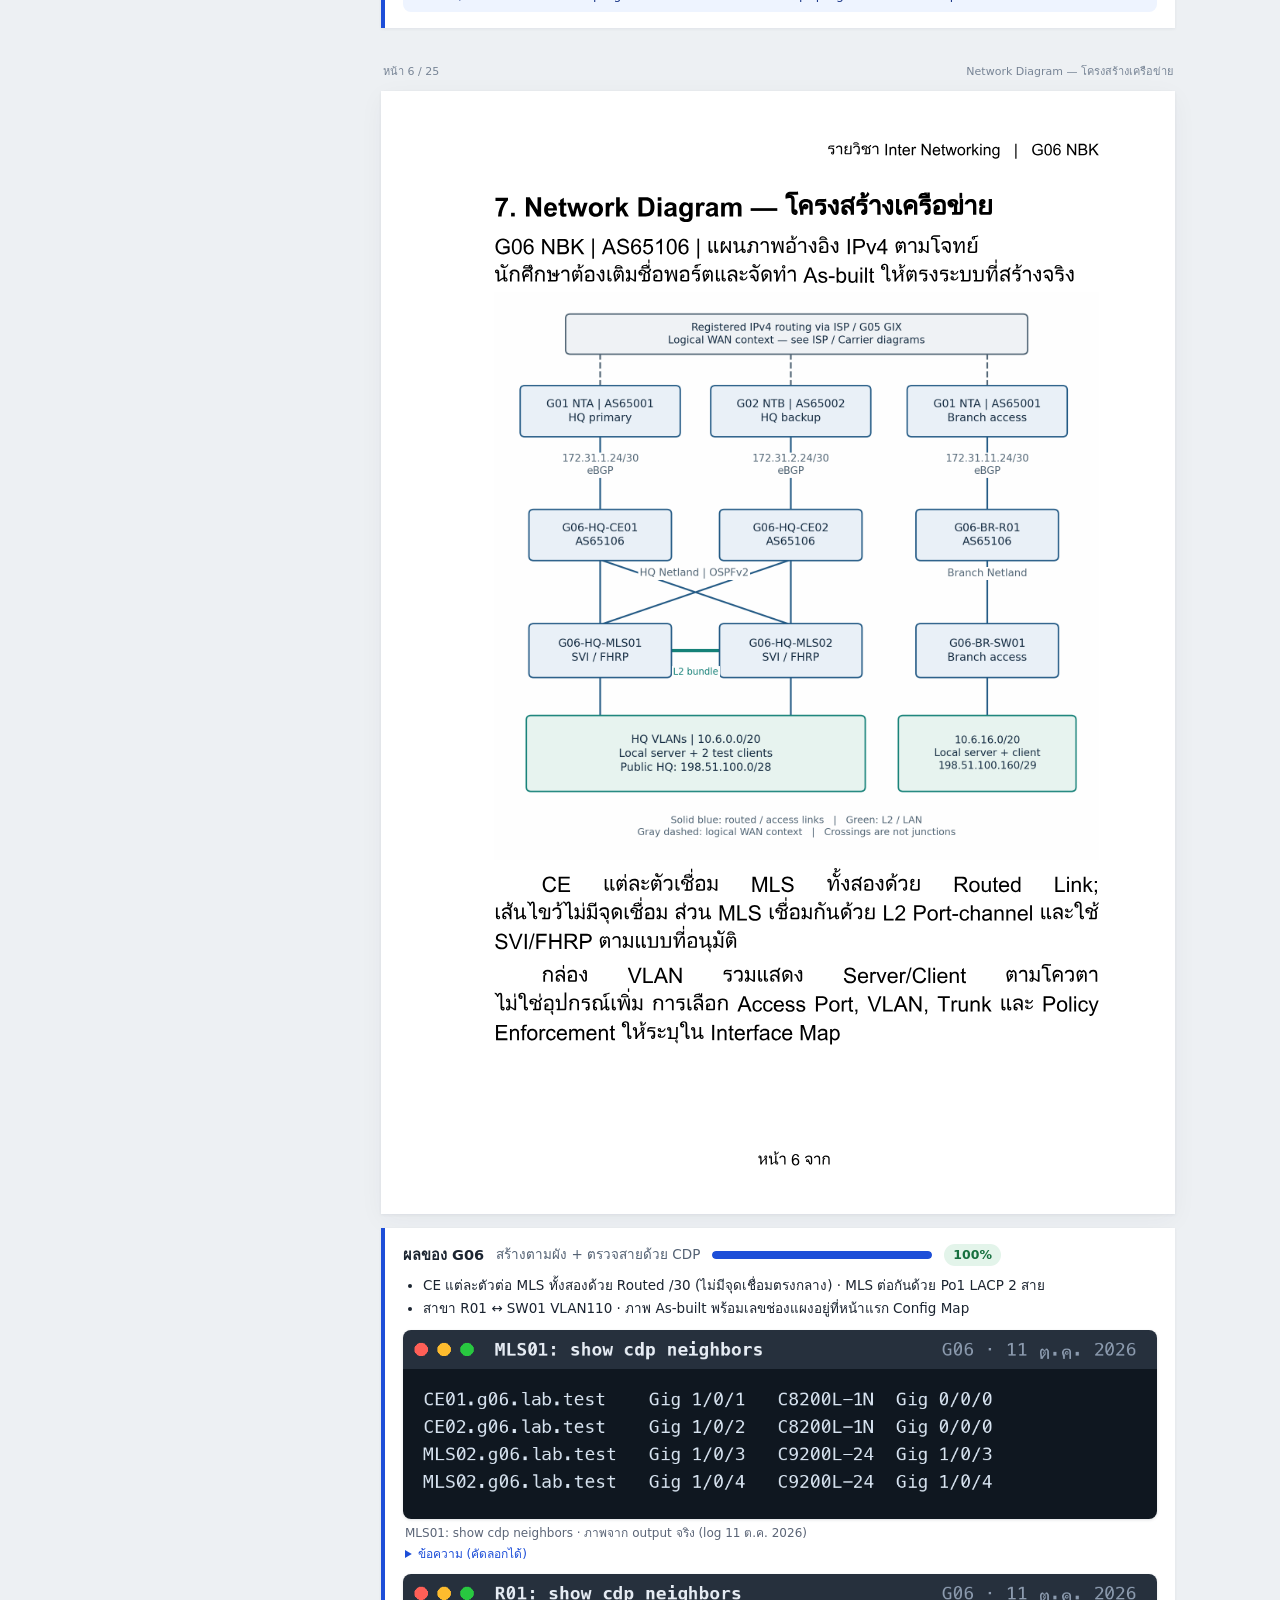
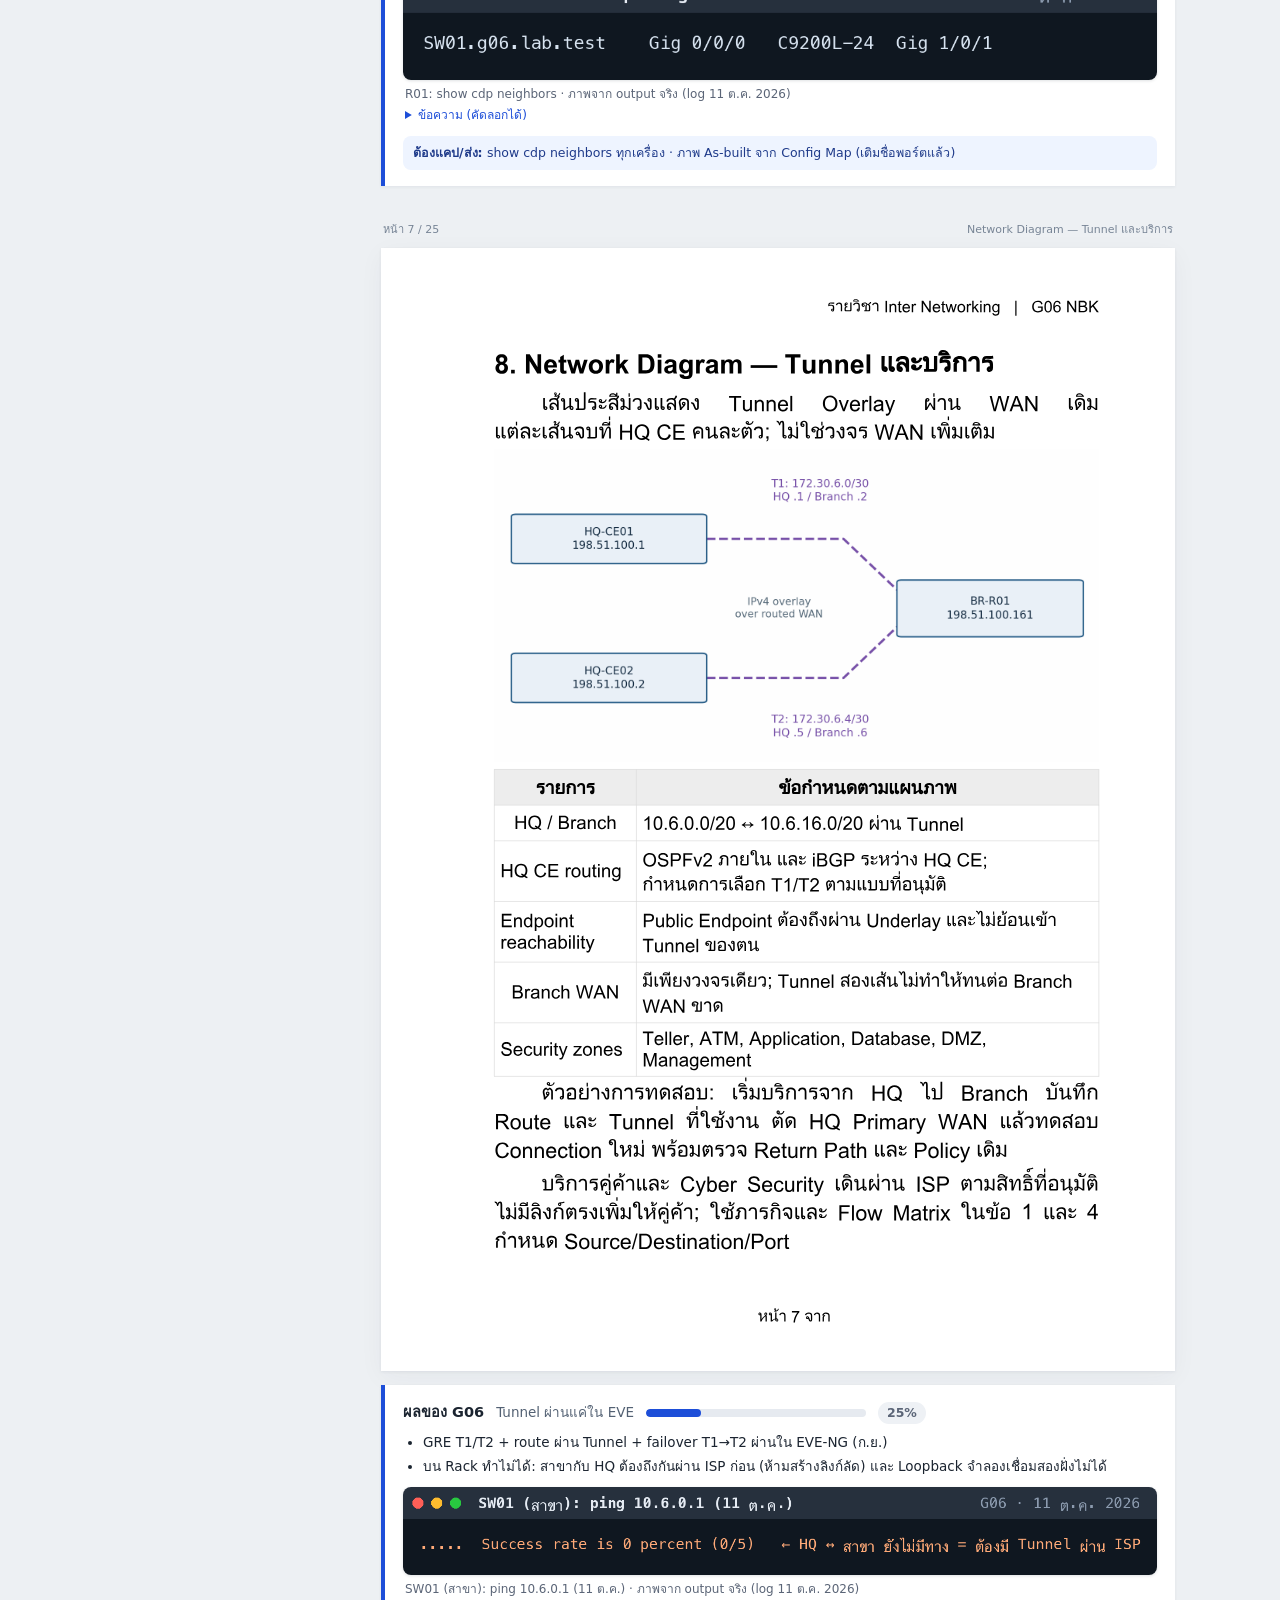
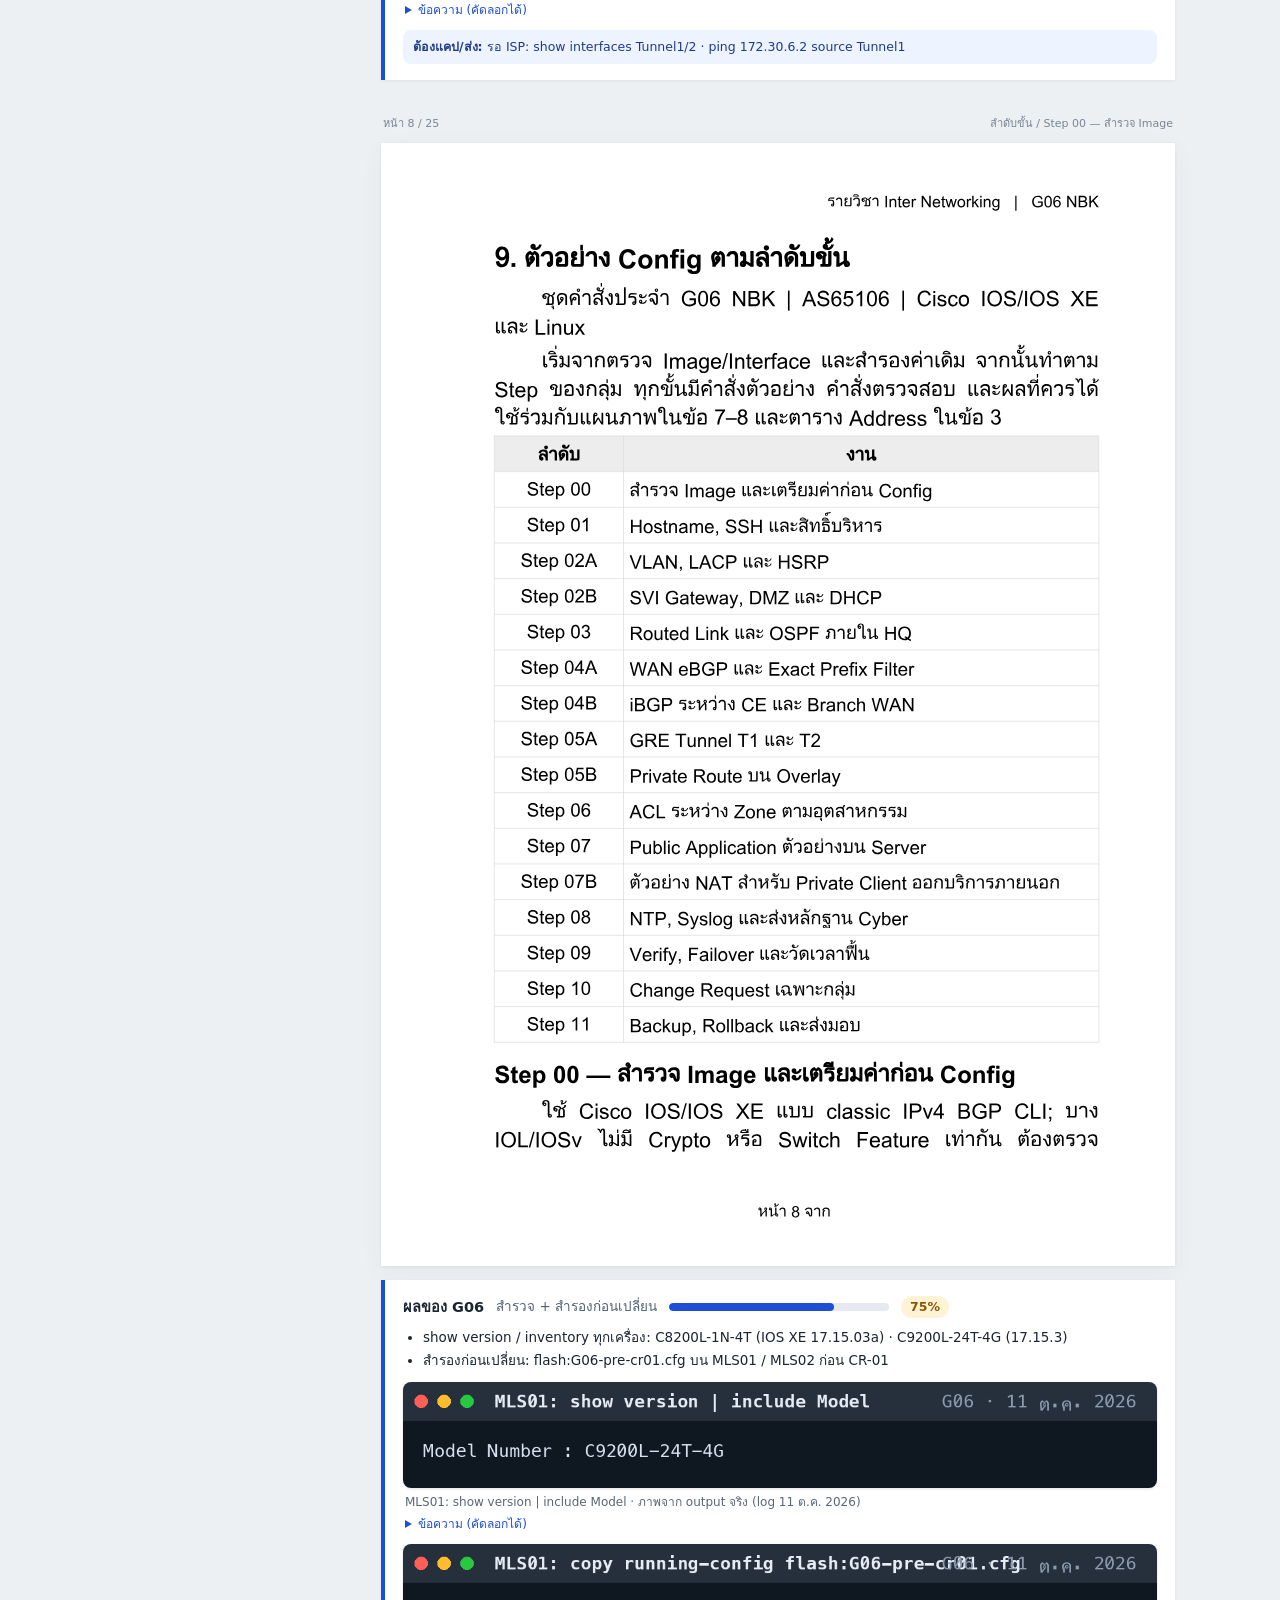
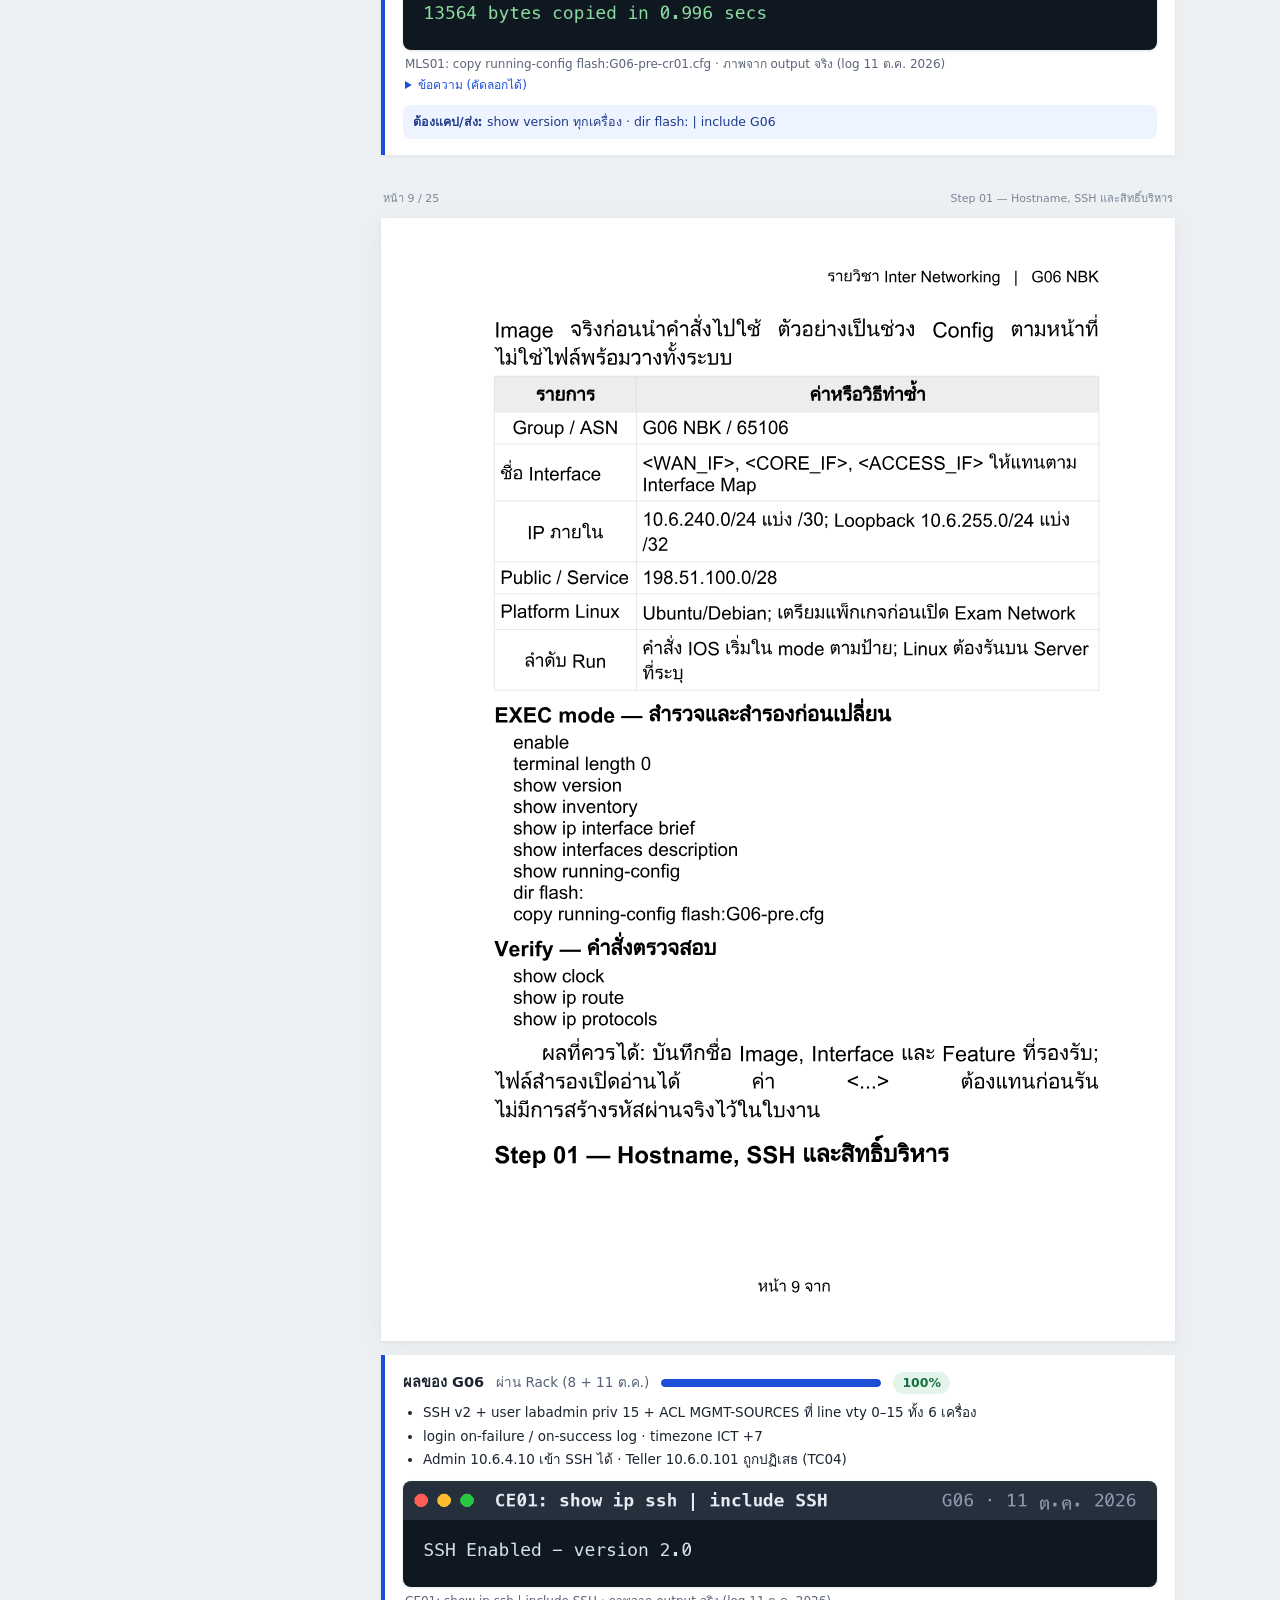
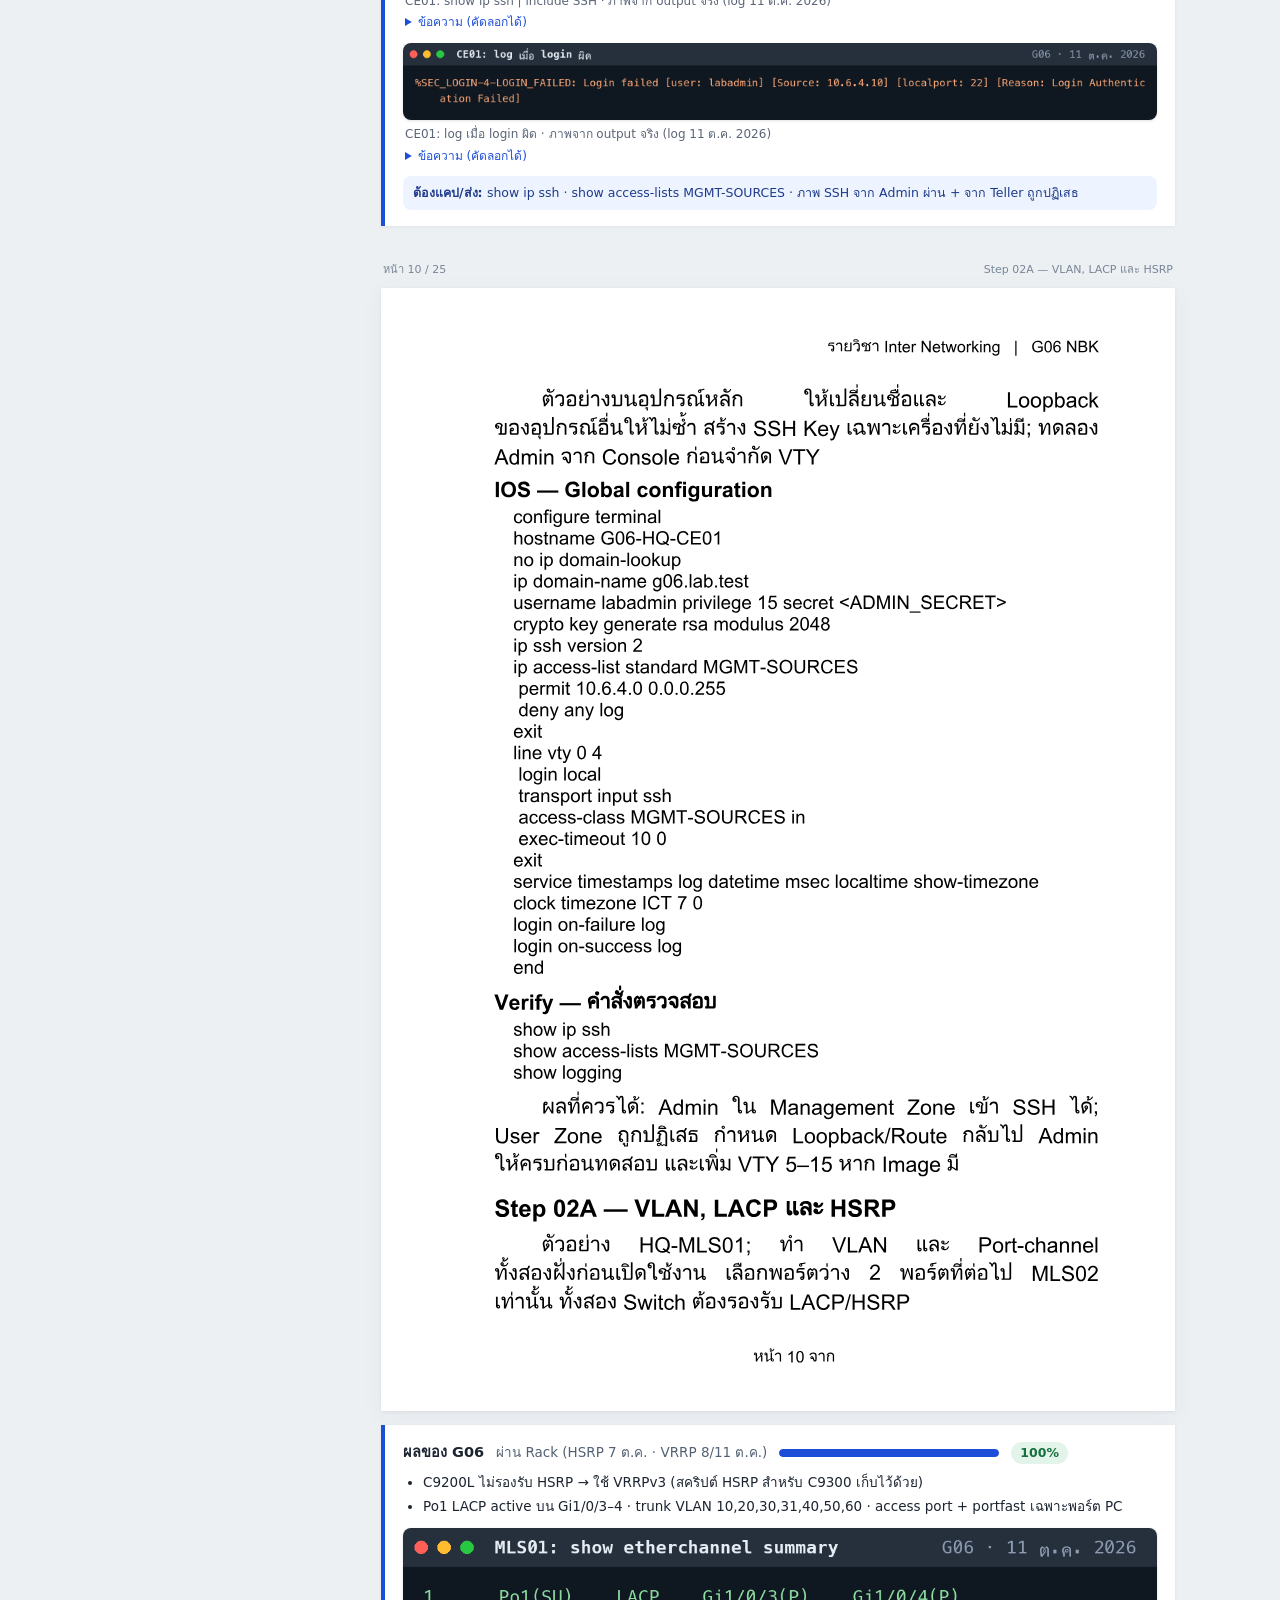
==== commit 1f7f713f: "Add overall completion summary (72%, rubric estimate 50/70) atop worksheet page Co-Authored-By: Clau" ====
--- a/examples.html
+++ b/examples.html
@@ -7,7 +7,7 @@
 <meta name="description" content="ตัวอย่างเอกสาร G06 NBK ตาม PDF ข้อสอบ ครบ 25 หน้า">
 <link rel="stylesheet" href="style.css?v=20261011-progress1">
 <link rel="stylesheet" href="examples.css?v=20261011-1">
-<link rel="stylesheet" href="examples-evidence.css?v=20261011-2">
+<link rel="stylesheet" href="examples-evidence.css?v=20261011-3">
 </head>
 <body class="examples-body">
 <a class="skip-link" href="#exam-document">ข้ามไปเอกสาร</a>
@@ -384,7 +384,7 @@
     </article>
   </main>
 </div>
-<script src="examples-evidence.js?v=20261011-5"></script>
+<script src="examples-evidence.js?v=20261011-6"></script>
 <script src="examples.js?v=20261011-1"></script>
 </body>
 </html>
--- a/examples-evidence.css
+++ b/examples-evidence.css
@@ -21,3 +21,13 @@
 .g06-shot figcaption { margin: 5px 2px 0; color: #5b6577; font-size: 12px; }
 .g06-raw summary { cursor: pointer; color: #1d4ed8; font-size: 12px; margin: 2px 2px 0; }
 .g06-raw pre { margin: 4px 0 0; padding: 8px 10px; overflow-x: auto; font-size: 12px; background: #f1f4f8; border-radius: 6px; }
+.g06-summary { margin: 0 0 30px; padding: 18px 20px; background: #fff; border-top: 4px solid #1d4ed8; box-shadow: 0 1px 3px #26344512; font-size: 13.5px; color: #1b2430; }
+.g06-sum-top { display: grid; grid-template-columns: auto 1fr; gap: 6px 18px; align-items: center; }
+.g06-big { font-size: 48px; font-weight: 600; line-height: 1; color: #1d4ed8; font-variant-numeric: tabular-nums; }
+.g06-sum-top b { font-size: 16px; } .g06-sum-top p { margin: 4px 0 0; color: #536173; font-size: 12.5px; }
+.g06-rubric { width: 100%; margin-top: 14px; border-collapse: collapse; font-size: 13px; }
+.g06-rubric th, .g06-rubric td { padding: 6px 8px; border-bottom: 1px solid #e3e8ee; text-align: left; vertical-align: top; }
+.g06-rubric th { color: #5b6577; font-weight: 600; font-size: 12px; }
+.g06-rubric td:nth-child(2), .g06-rubric td:nth-child(3), .g06-rubric th:nth-child(2), .g06-rubric th:nth-child(3) { text-align: right; font-variant-numeric: tabular-nums; white-space: nowrap; }
+.g06-rubric .g06-total td { font-weight: 600; border-bottom: 0; }
+@media (max-width: 500px) { .g06-sum-top { grid-template-columns: 1fr; } .g06-big { font-size: 38px; } }
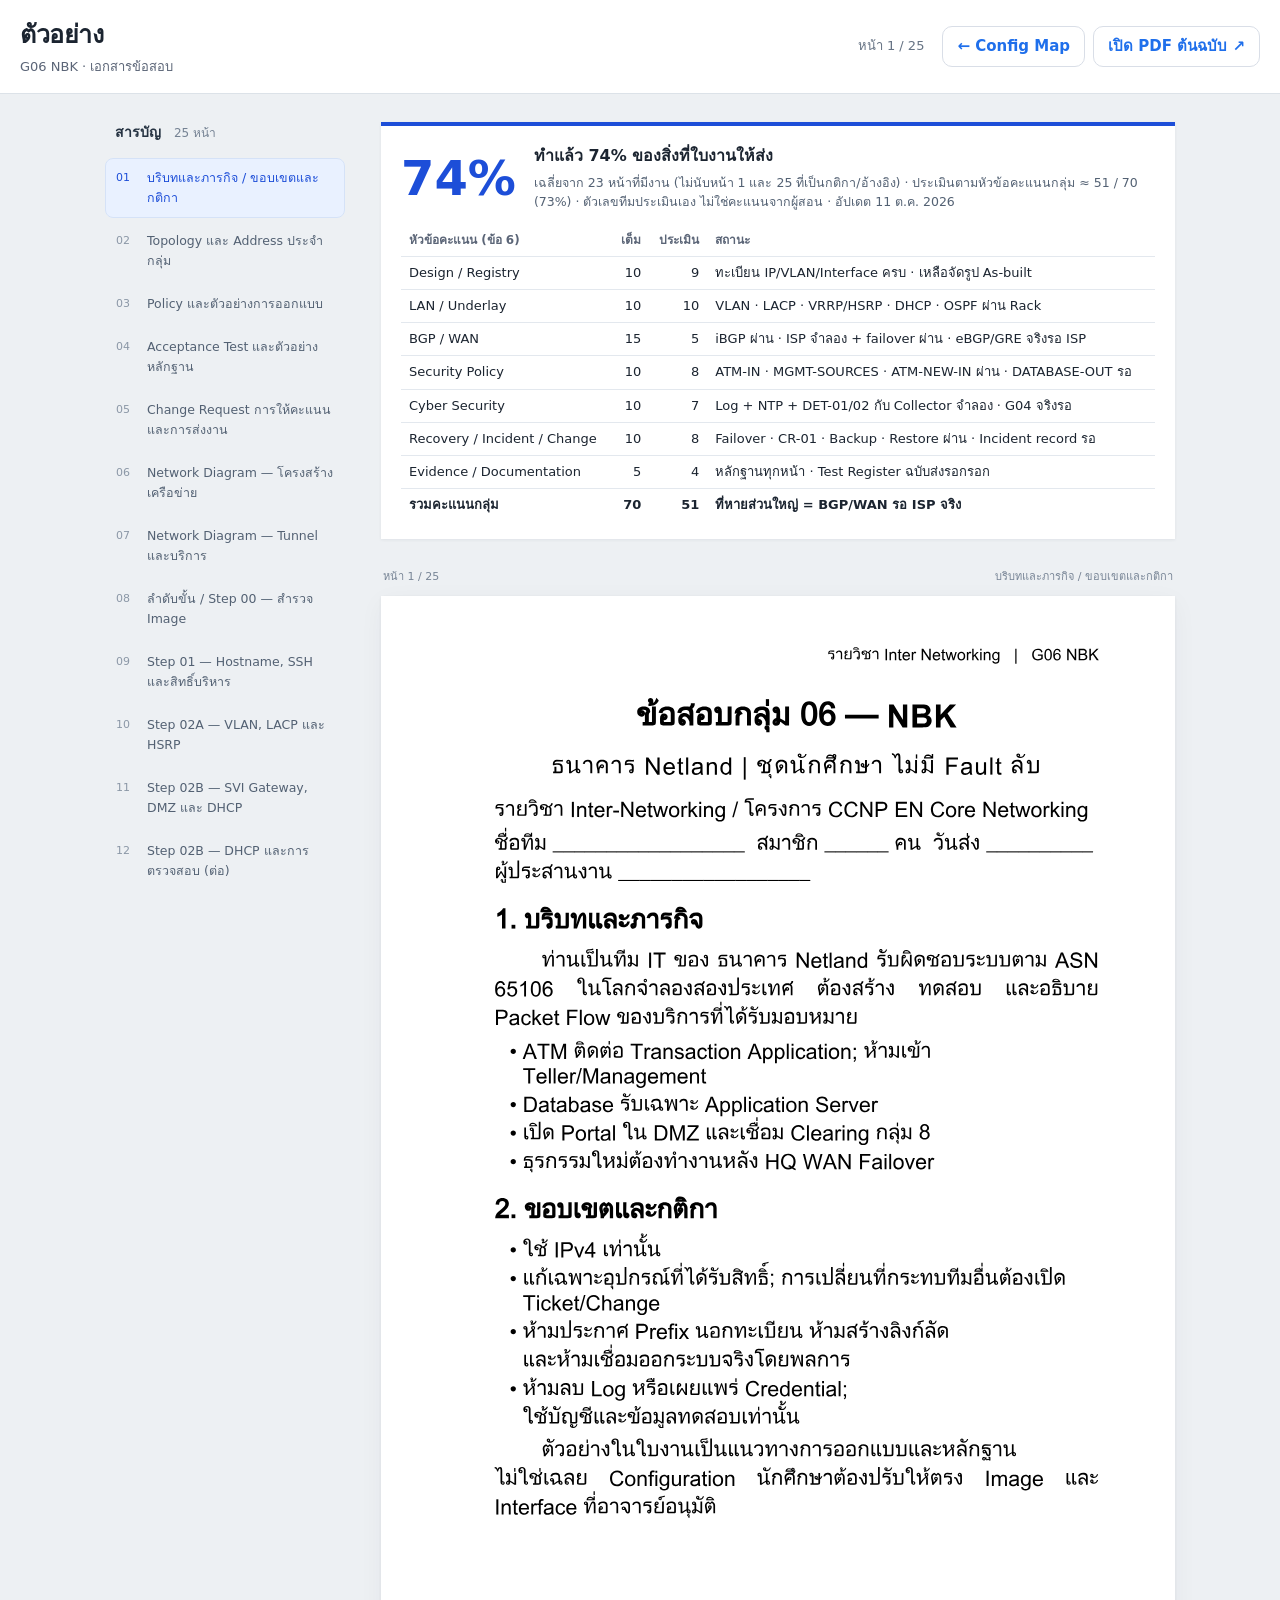
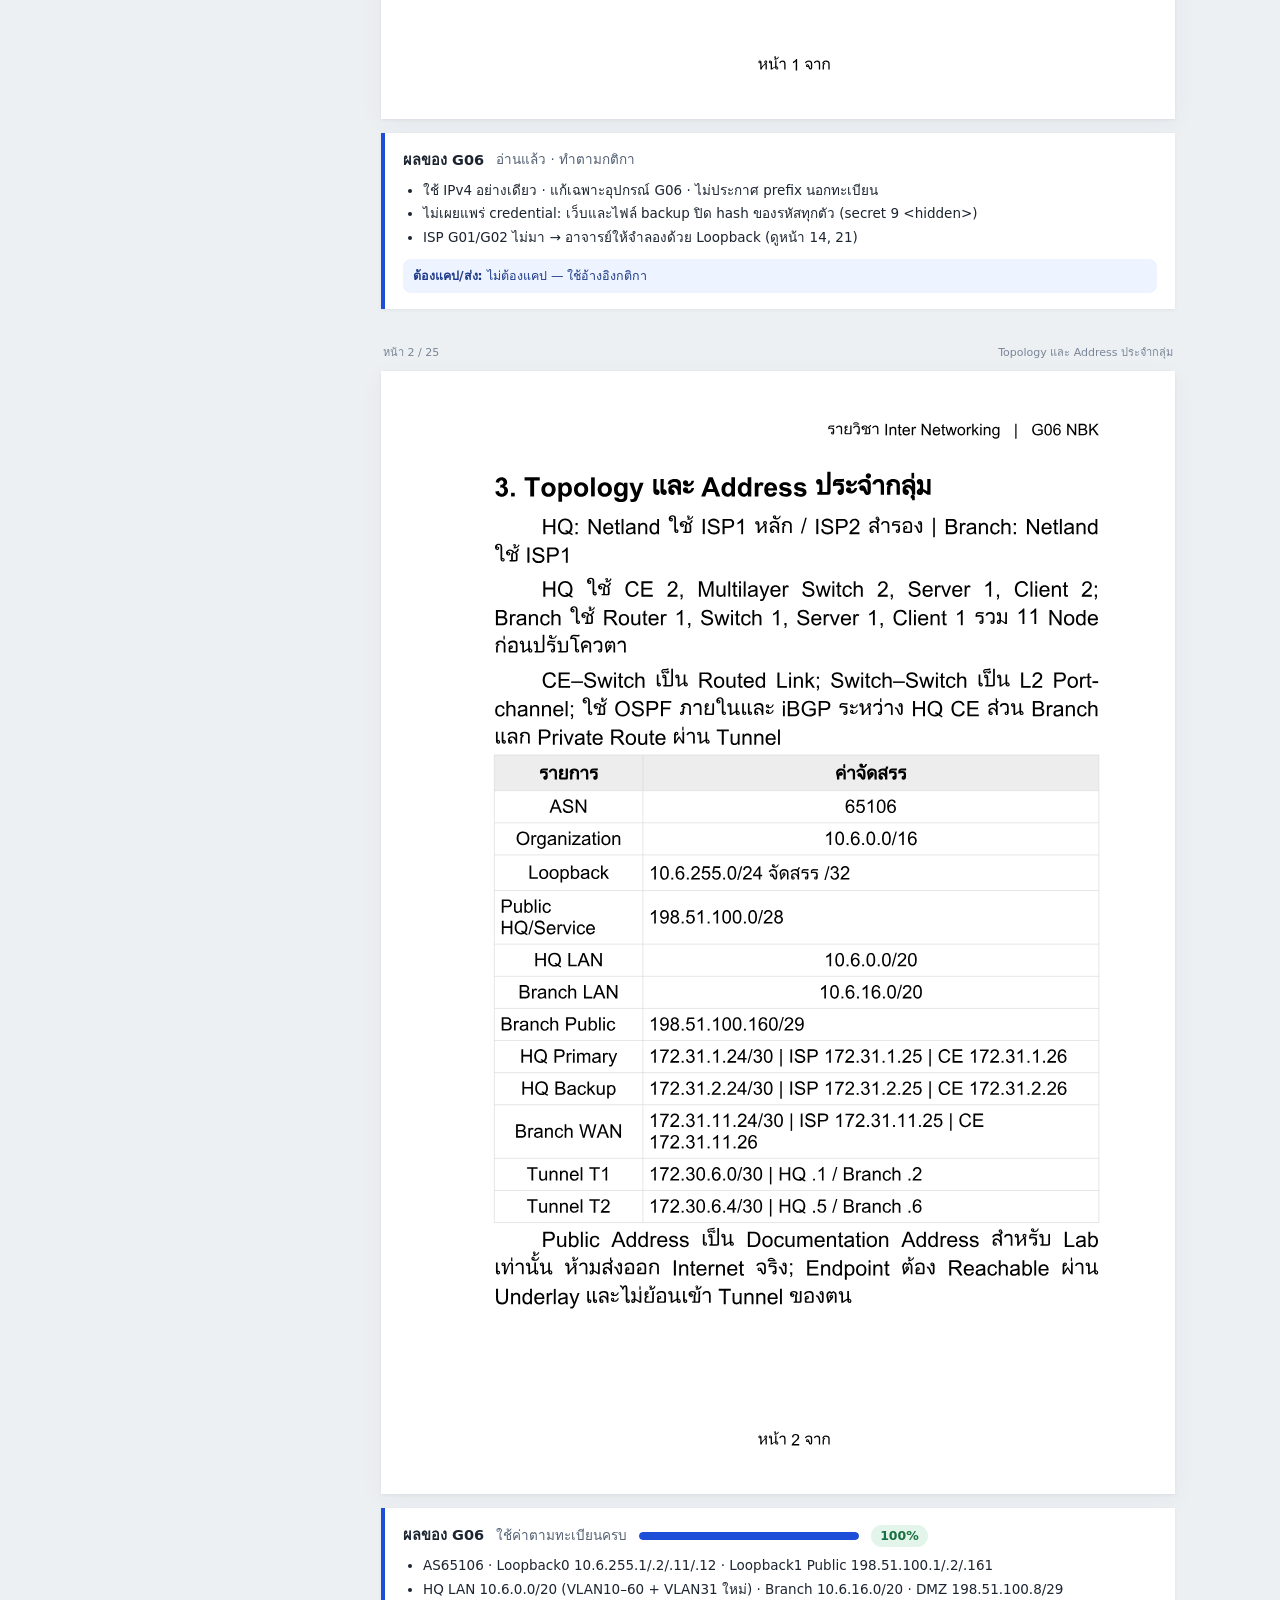
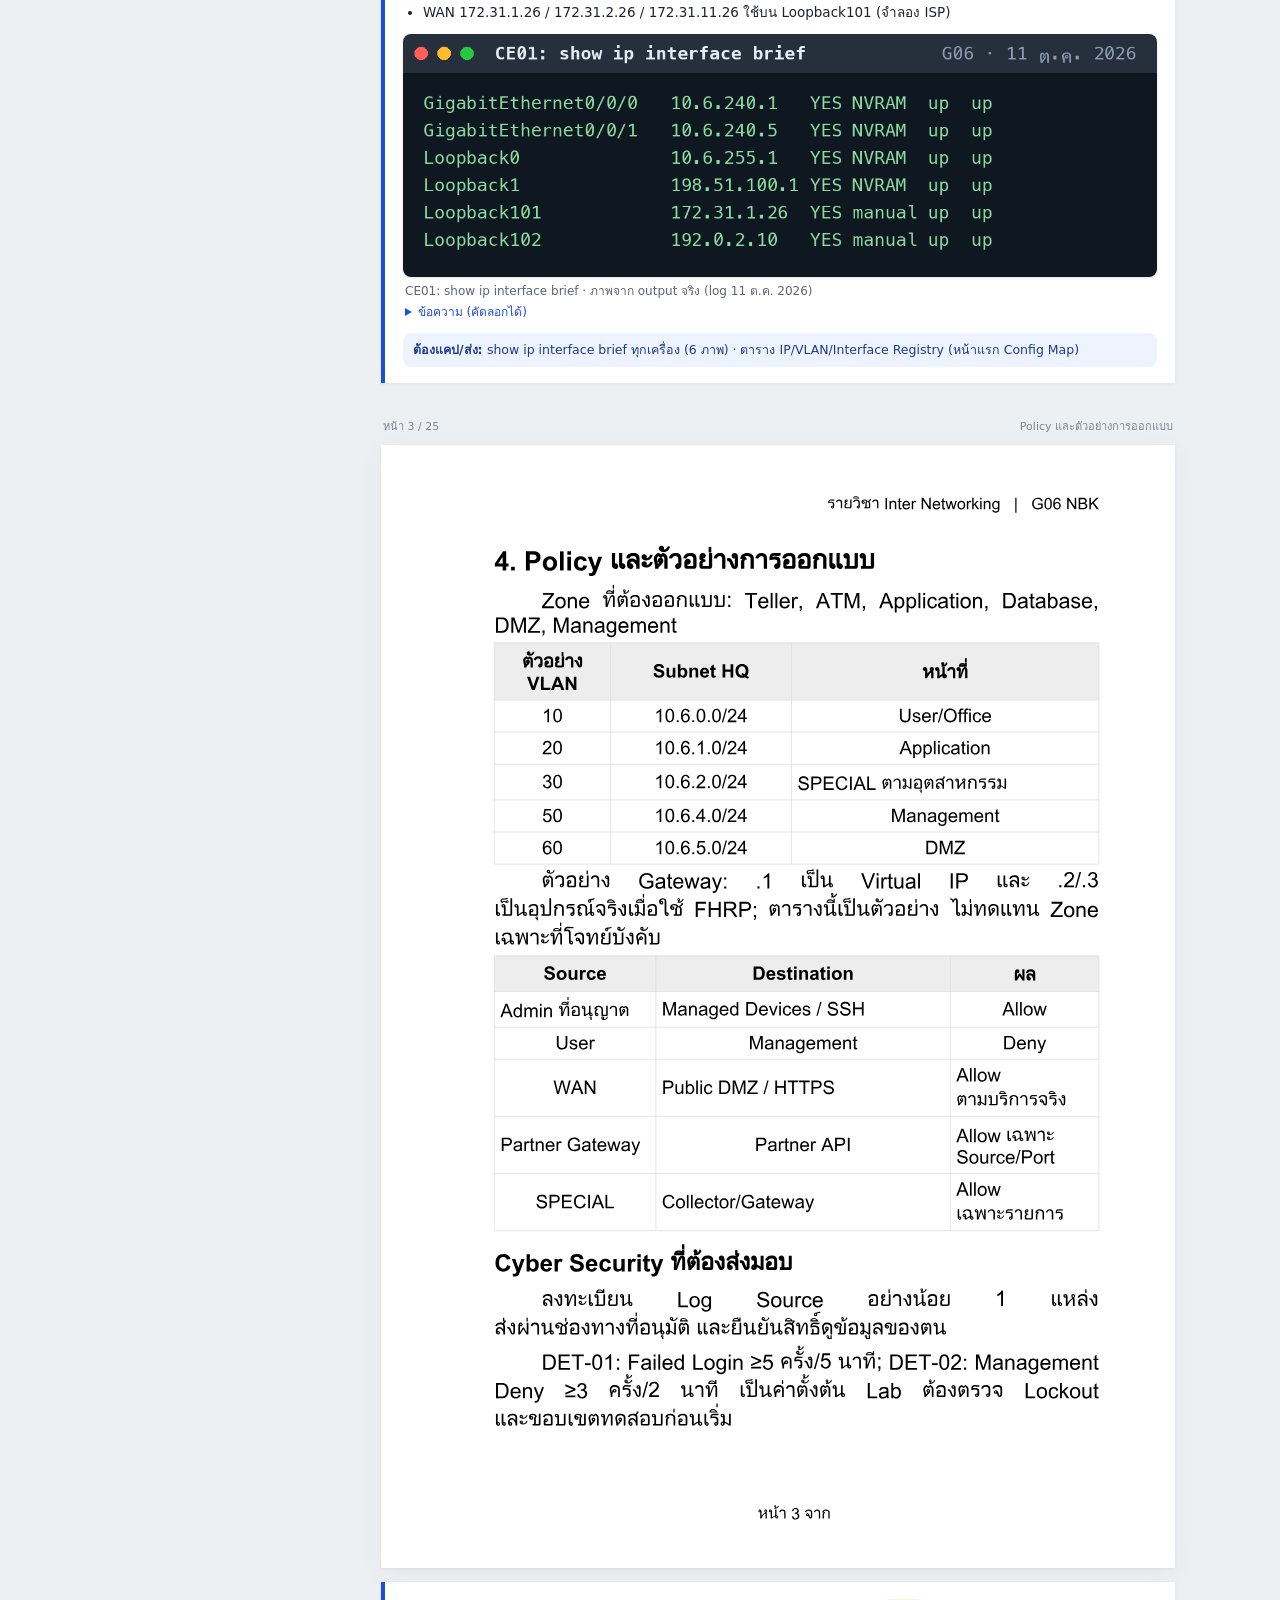
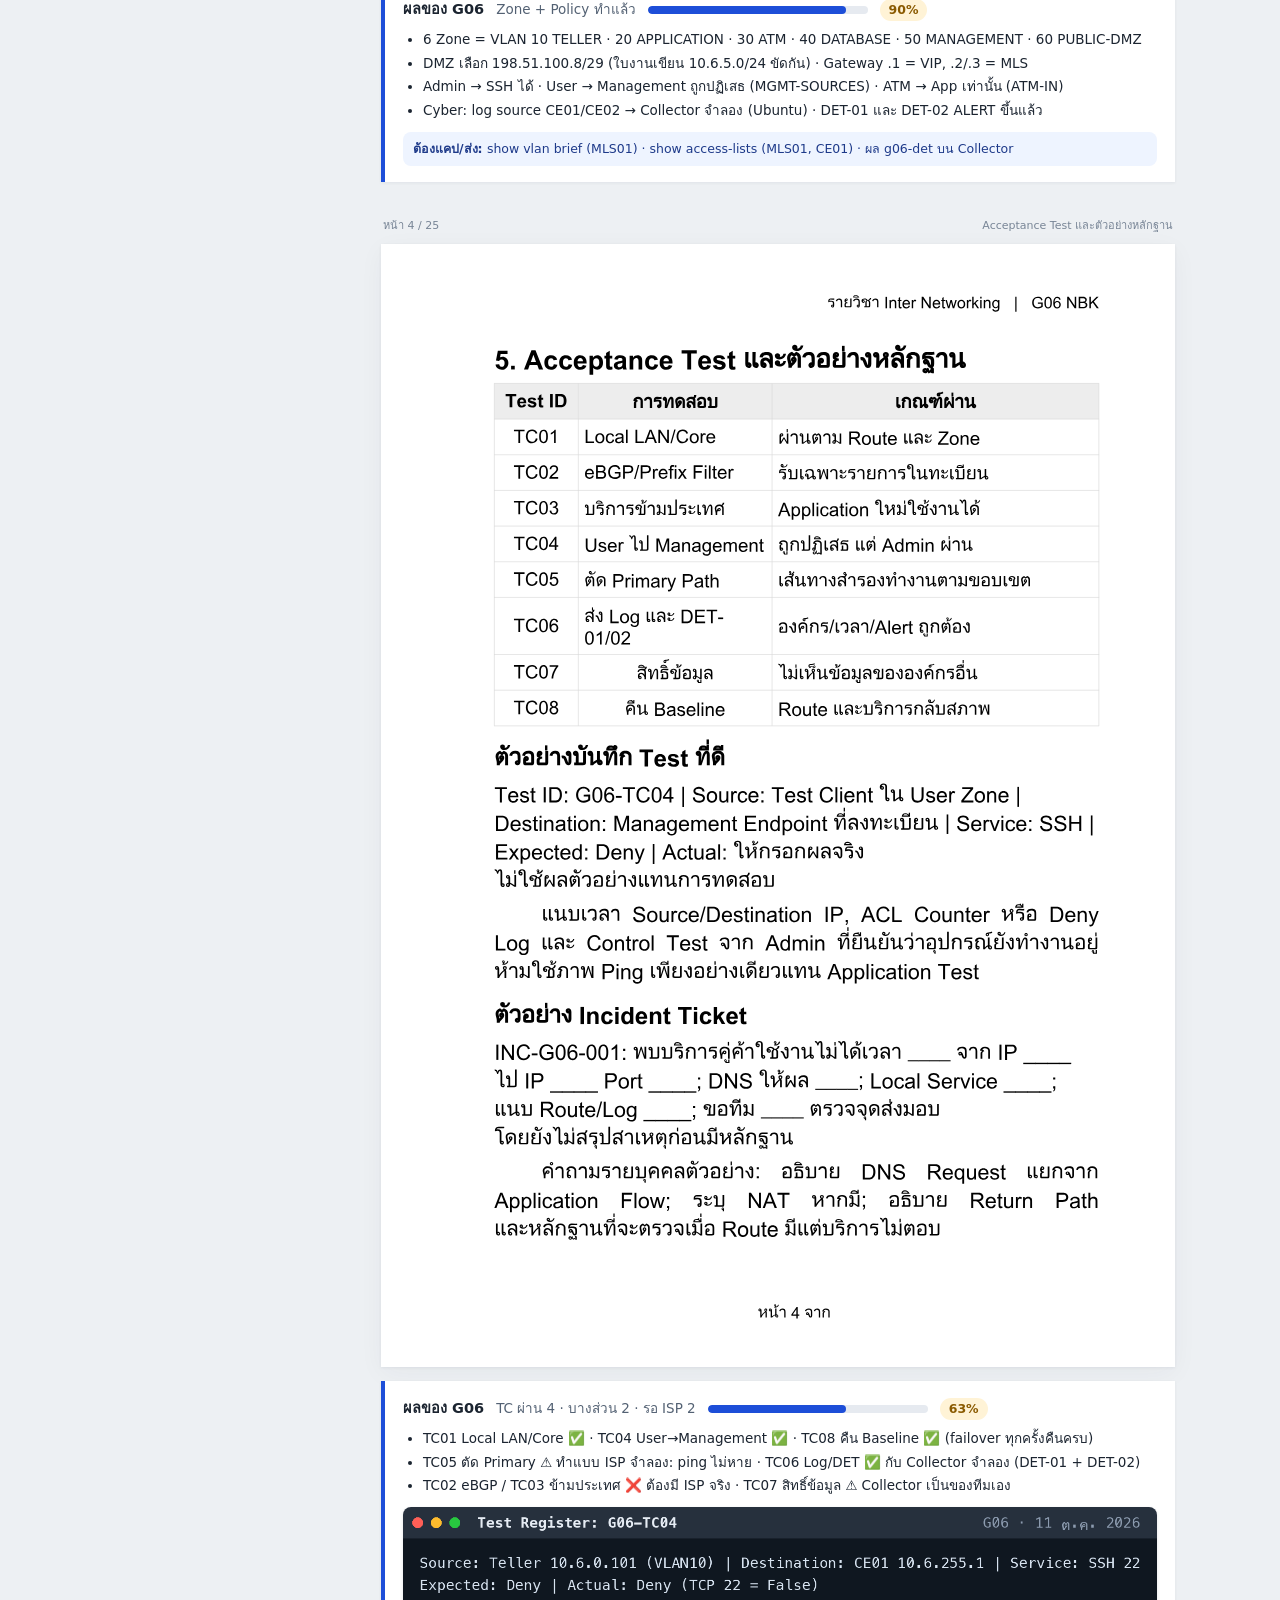
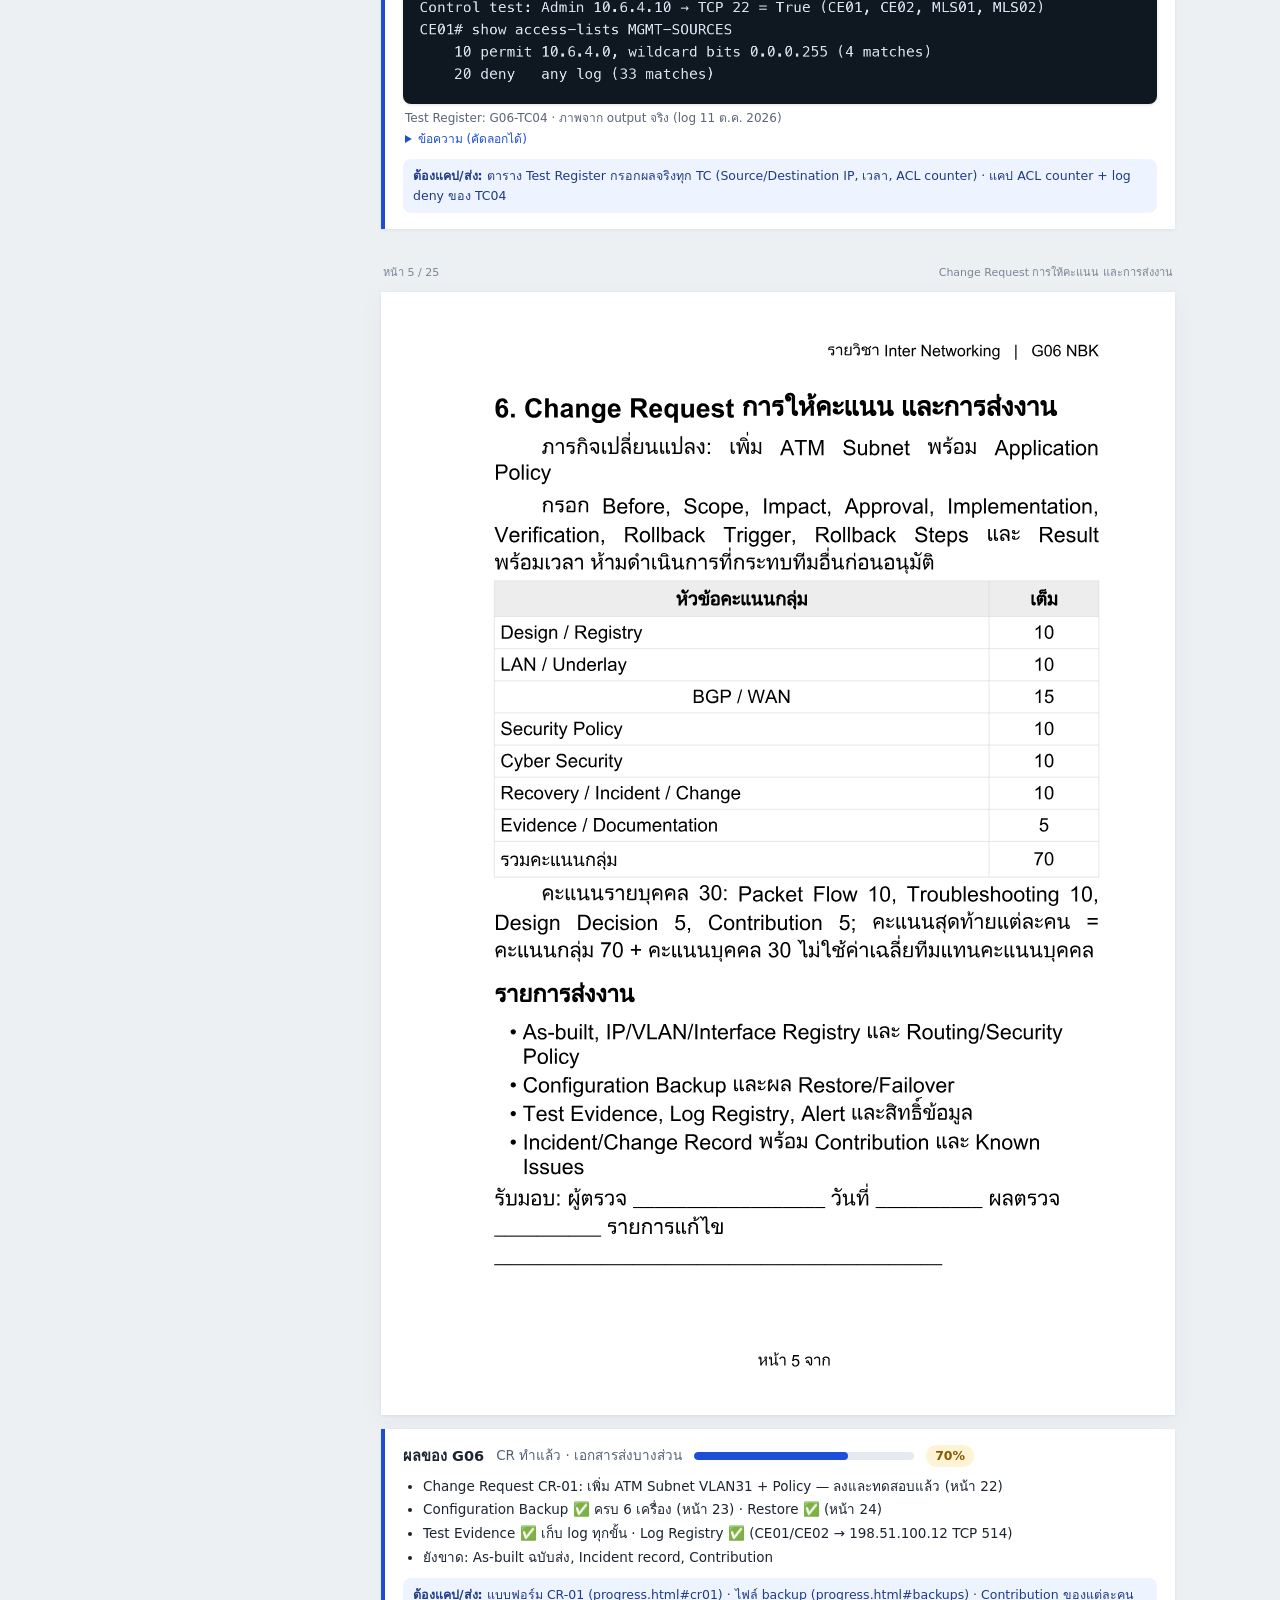
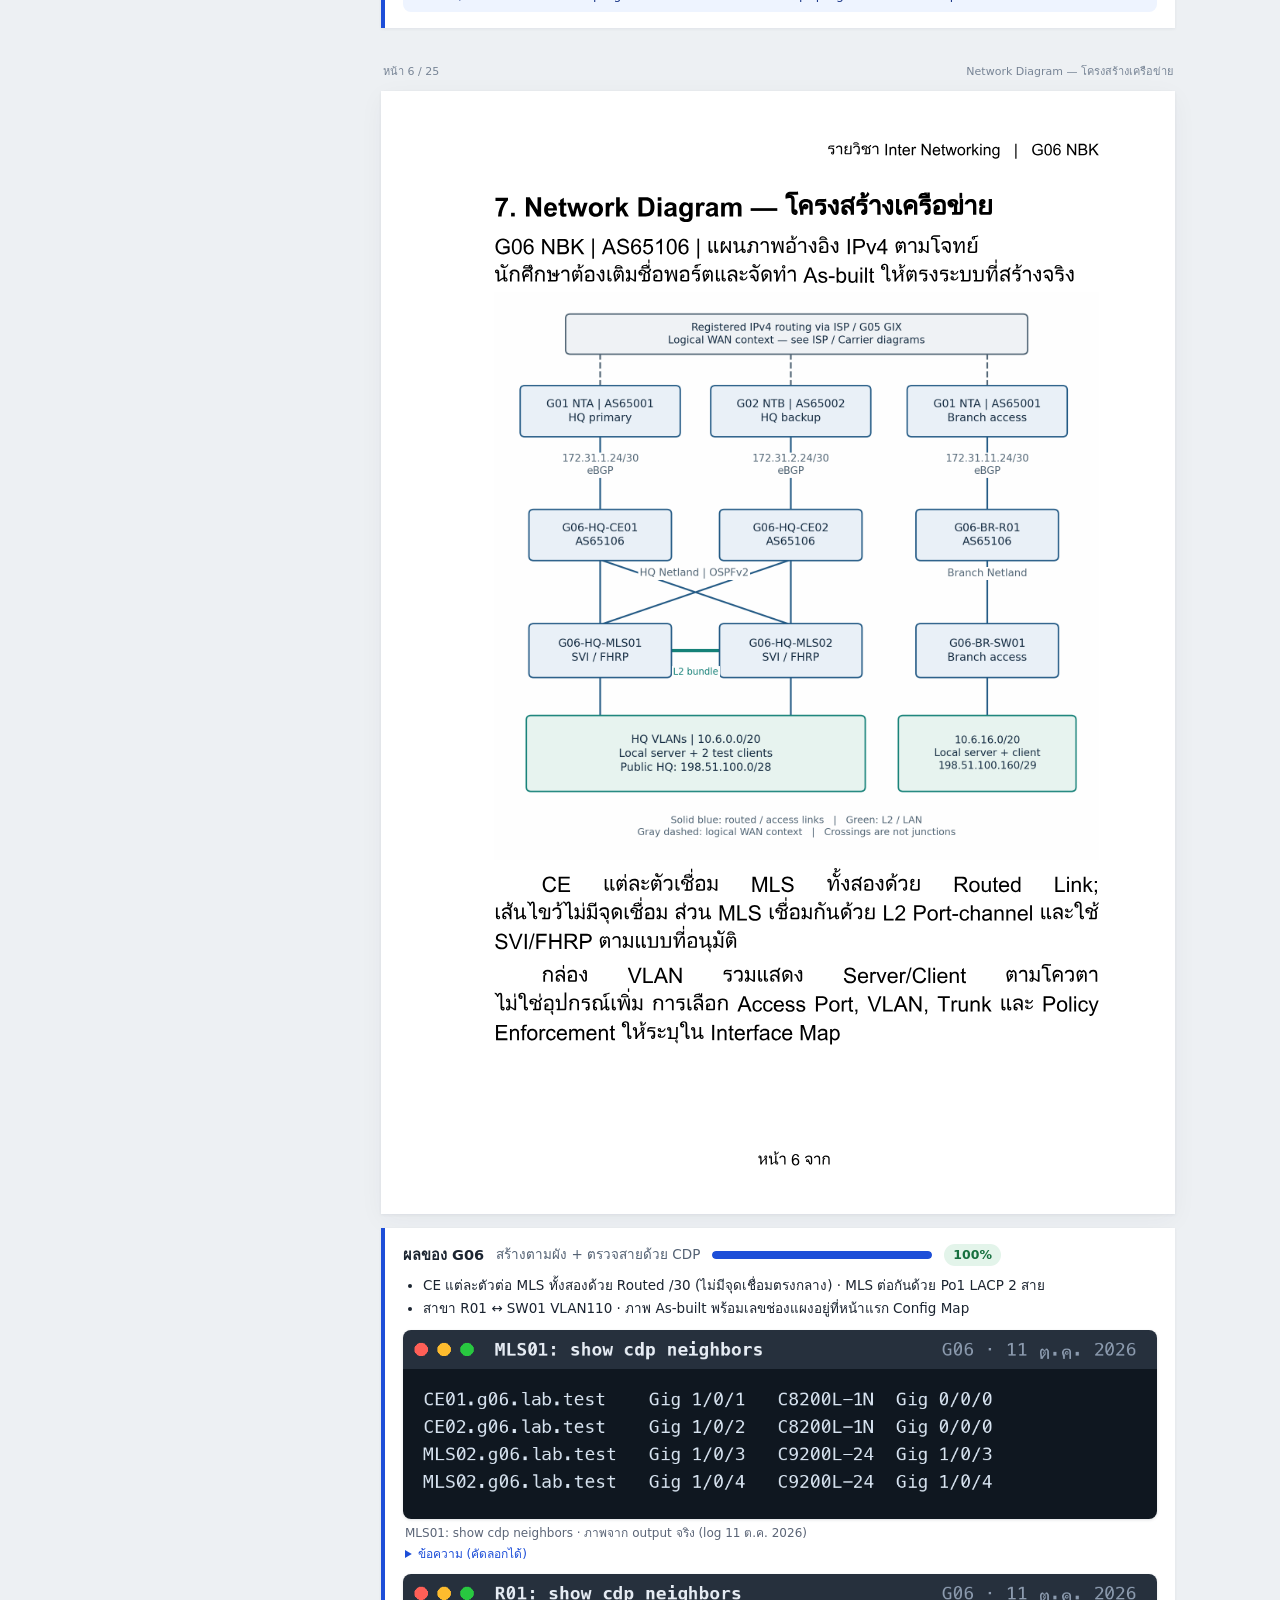
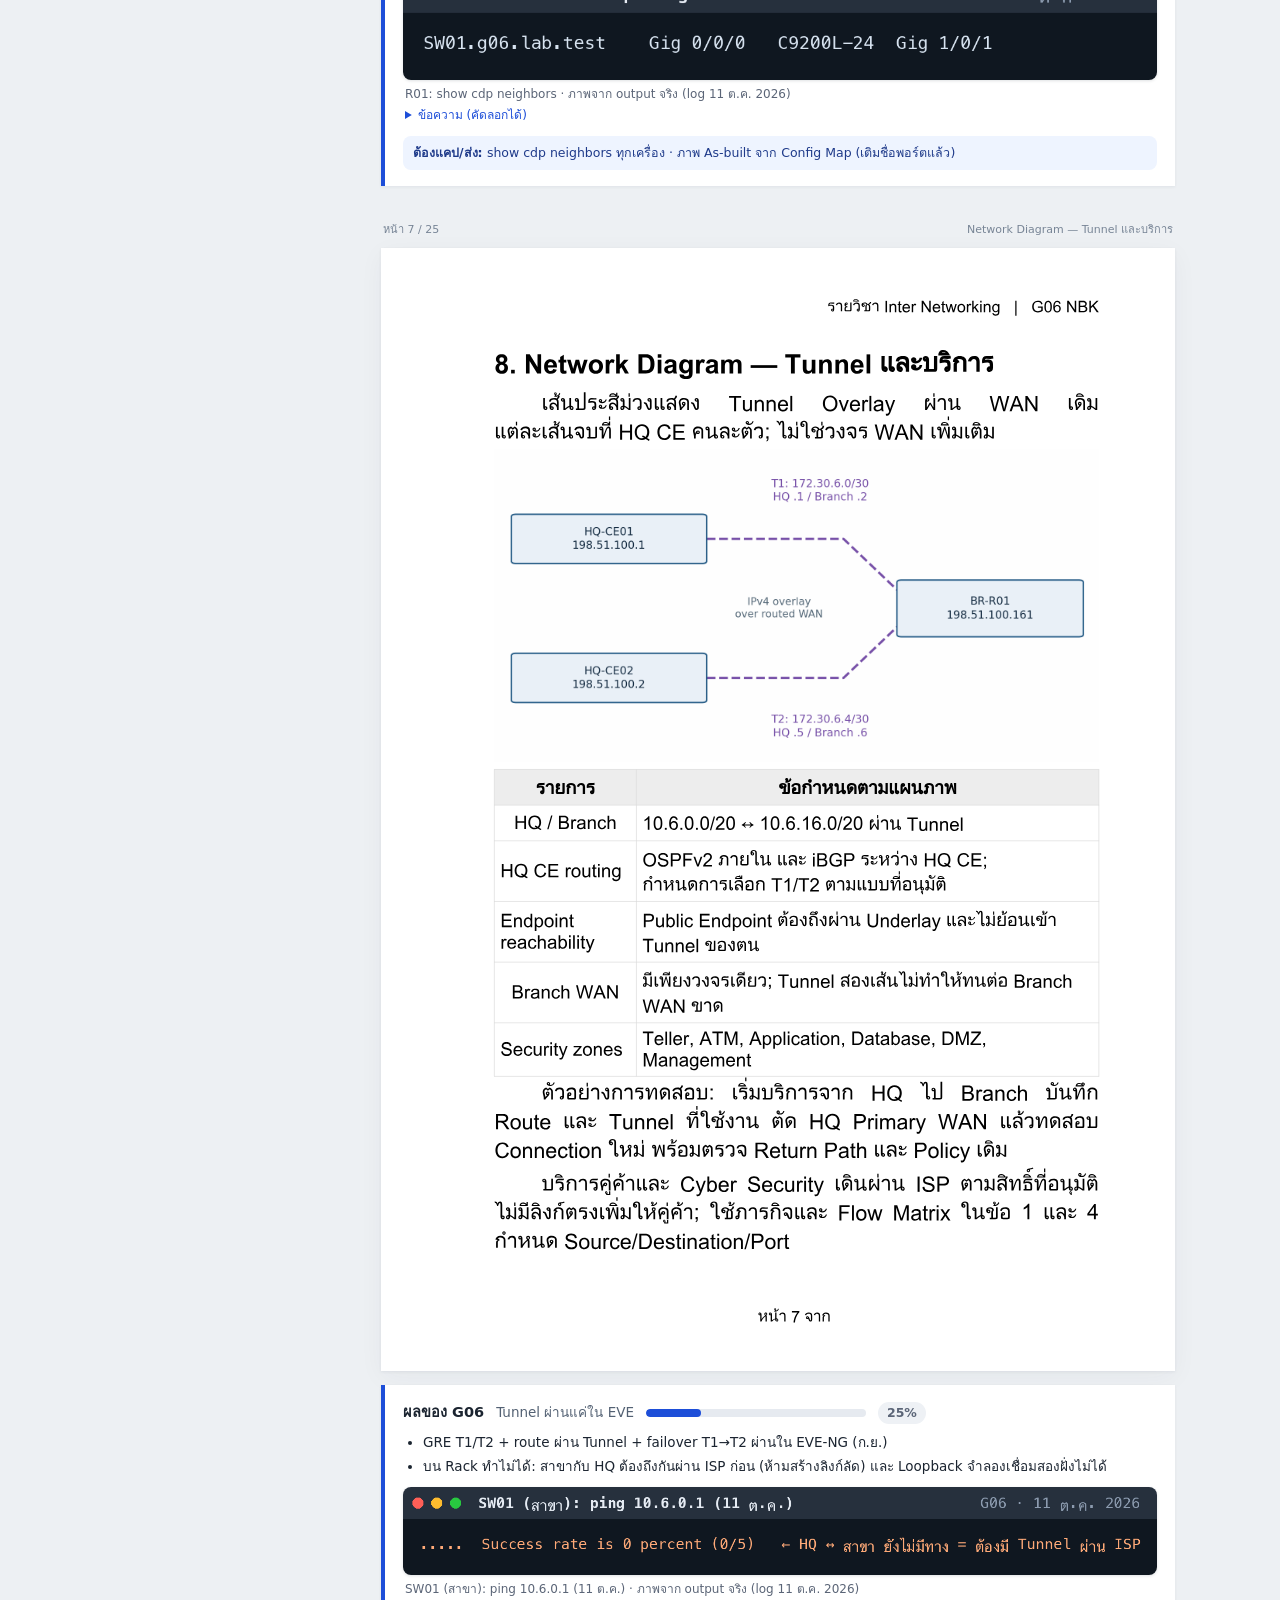
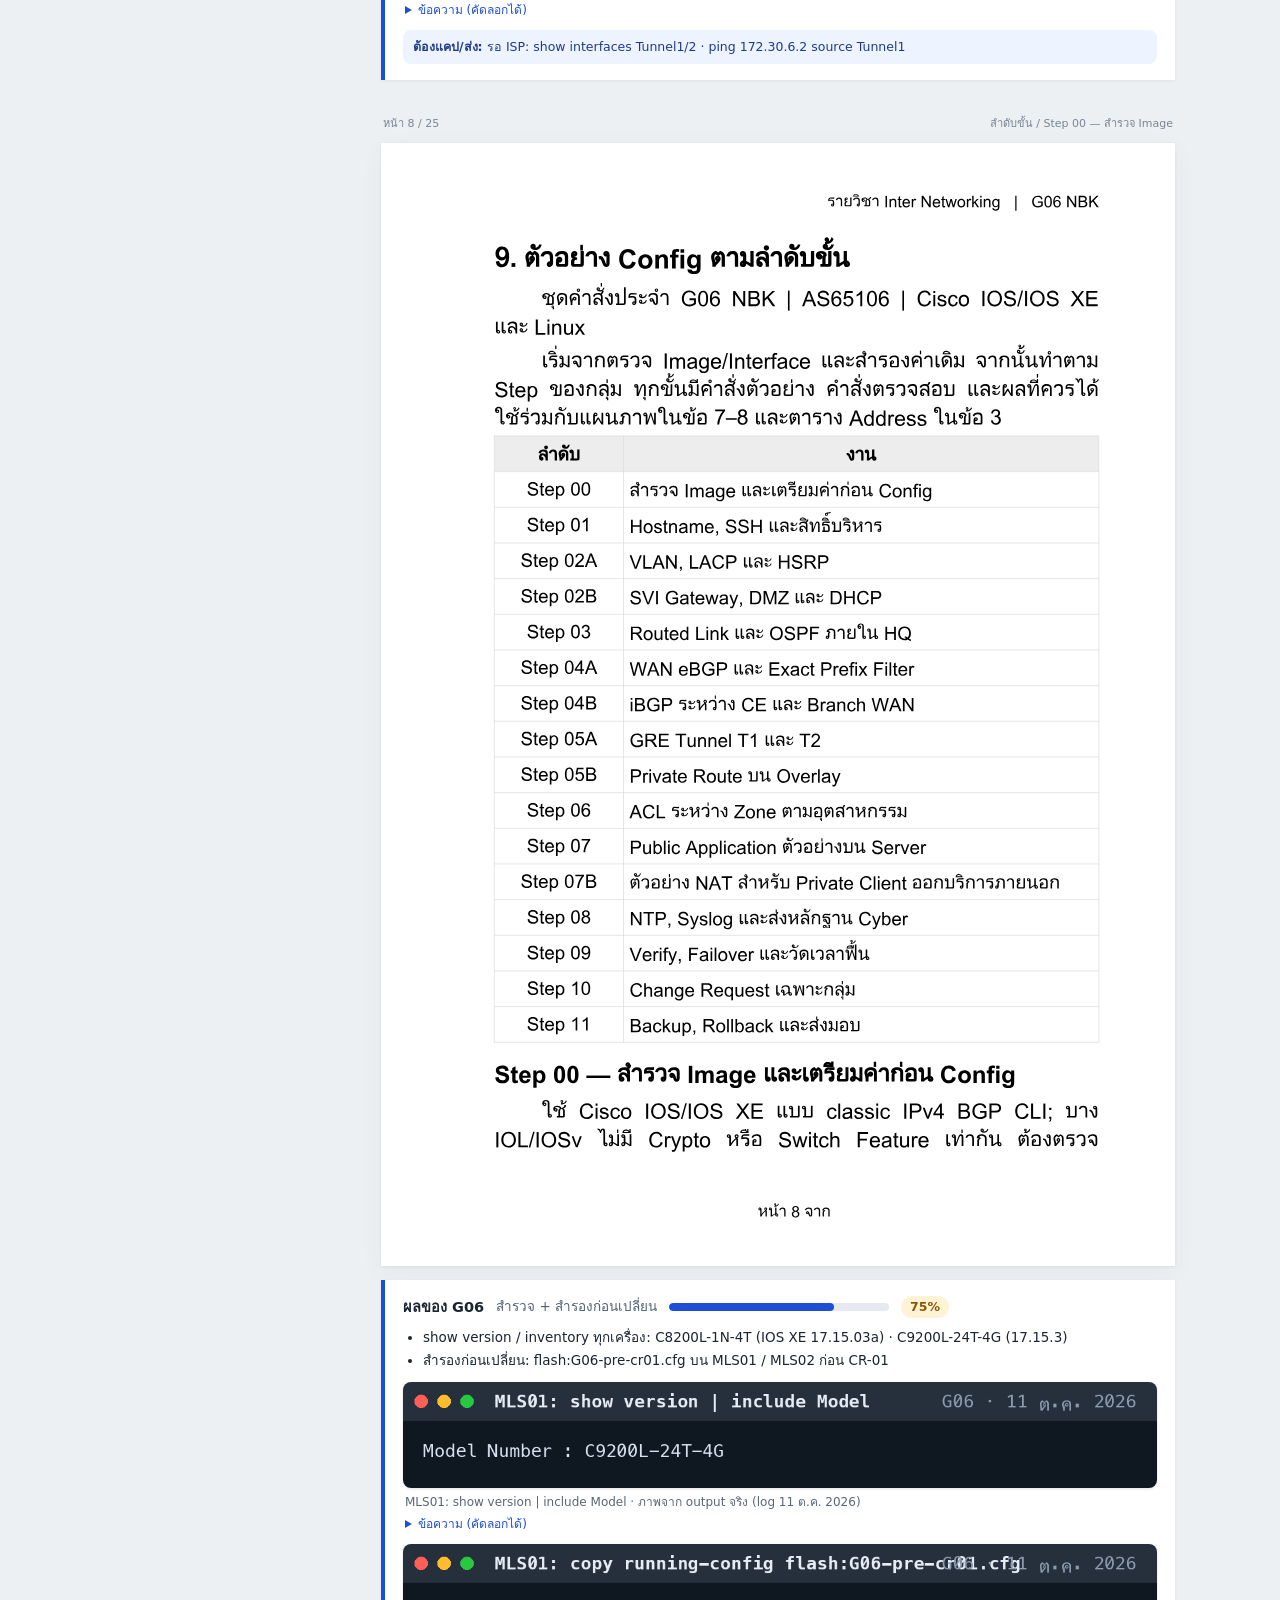
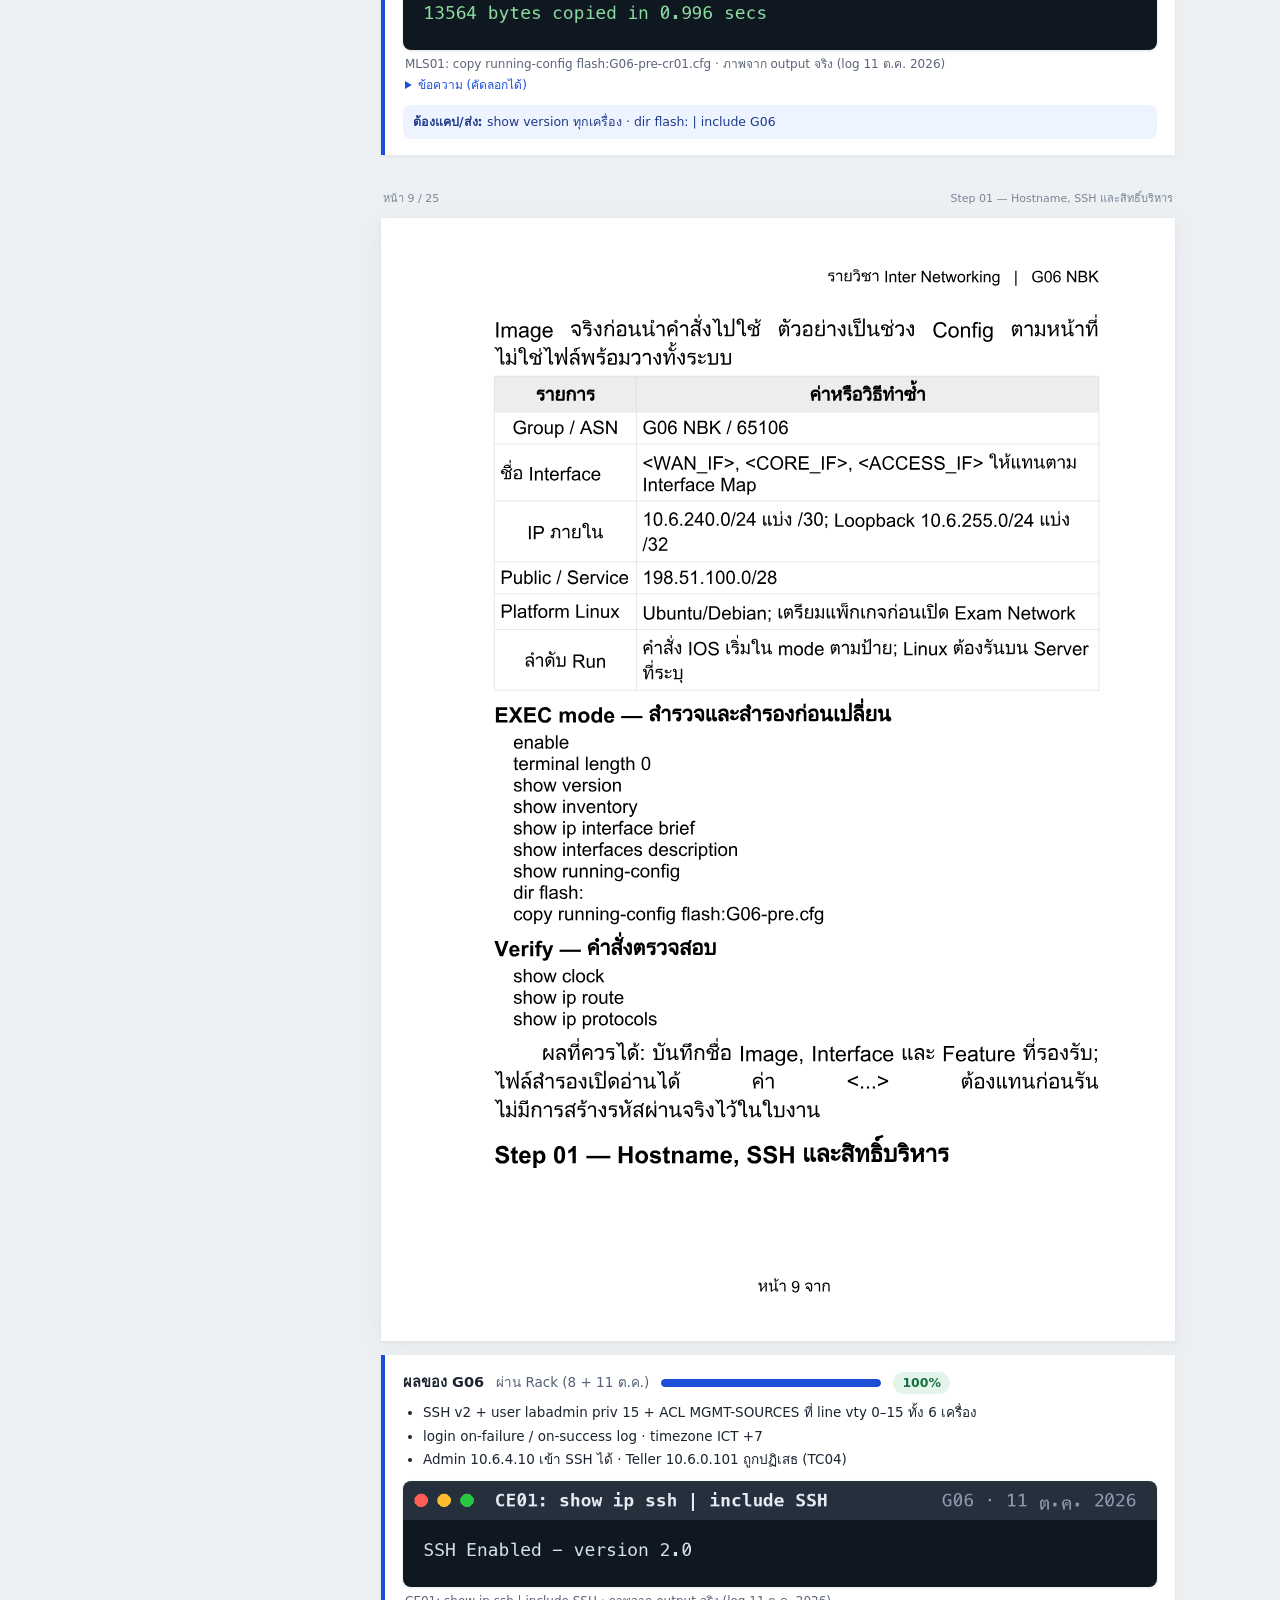
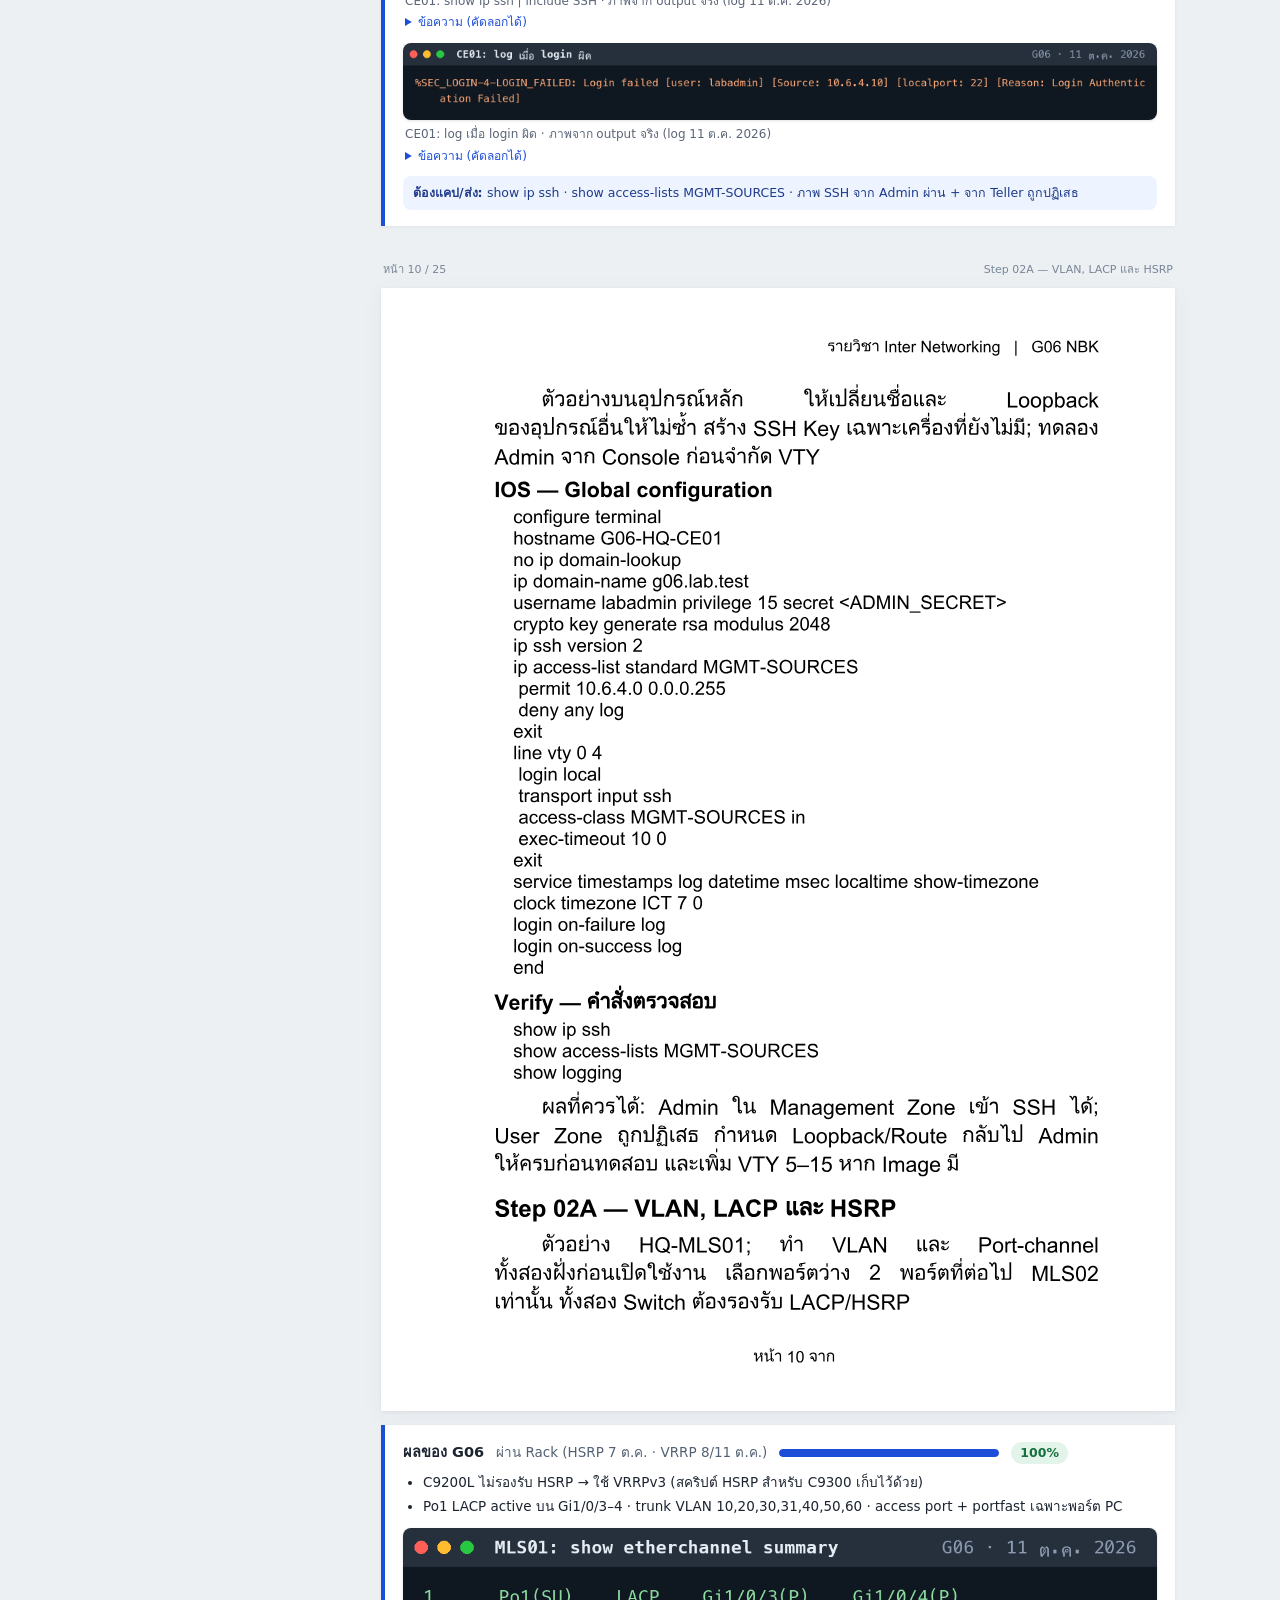
==== commit d59ba2d5: "Restore test passed on CE02 (configure replace, Rollback Done); progress 69% Co-Authored-By: Claude " ====
--- a/examples.html
+++ b/examples.html
@@ -384,7 +384,7 @@
     </article>
   </main>
 </div>
-<script src="examples-evidence.js?v=20261011-6"></script>
+<script src="examples-evidence.js?v=20261011-7"></script>
 <script src="examples.js?v=20261011-1"></script>
 </body>
 </html>
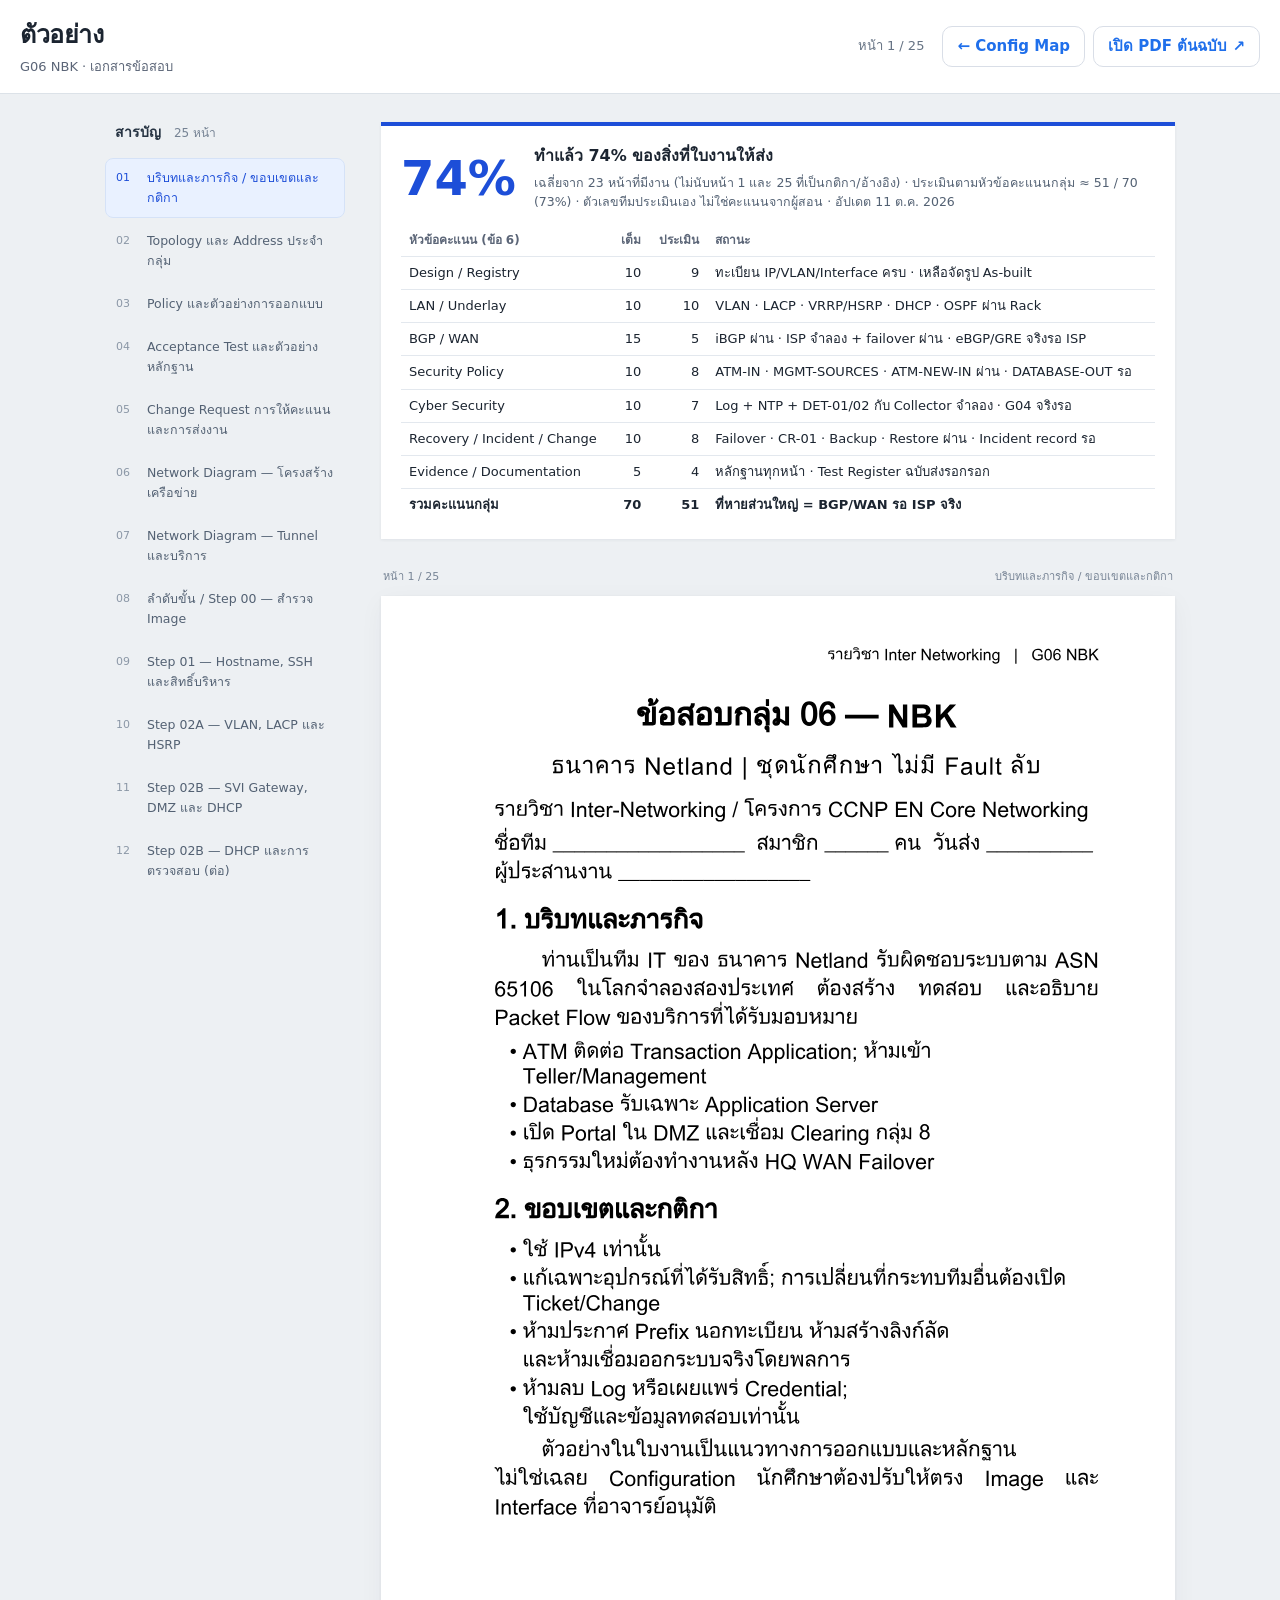
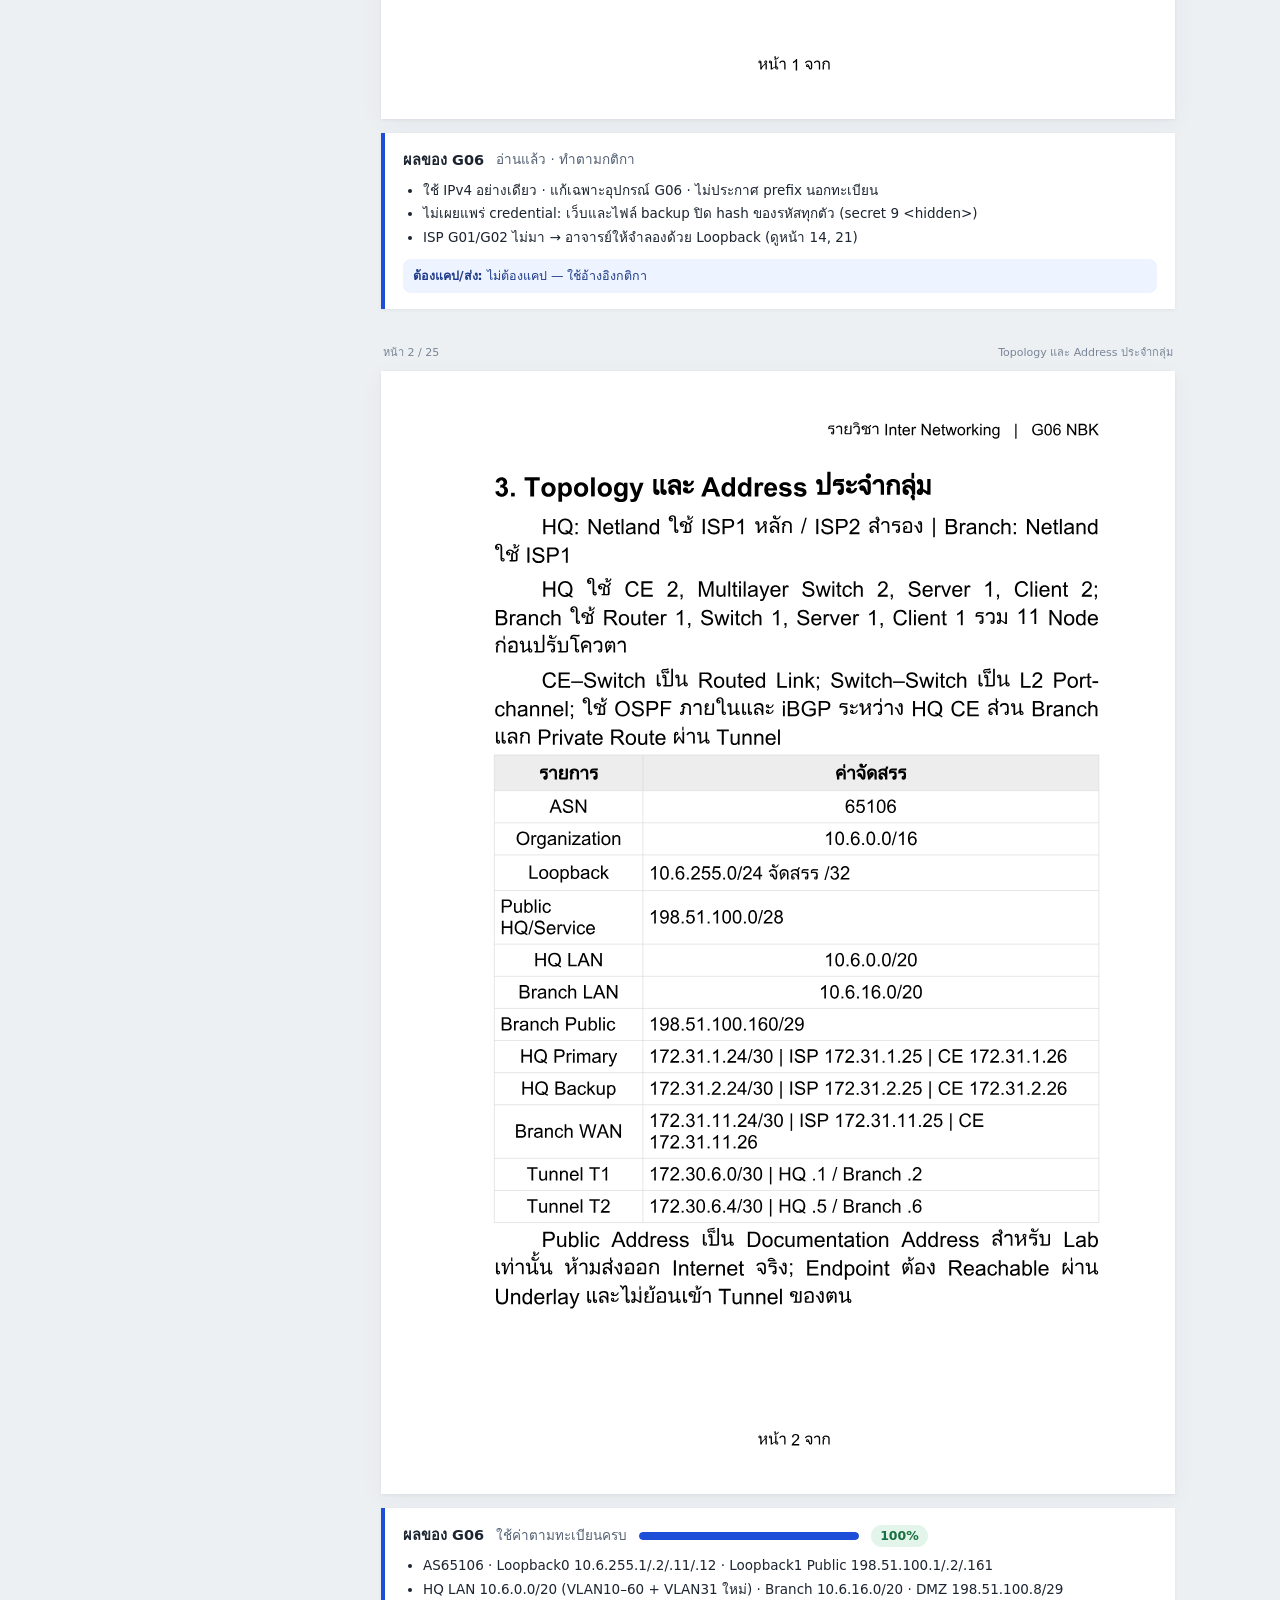
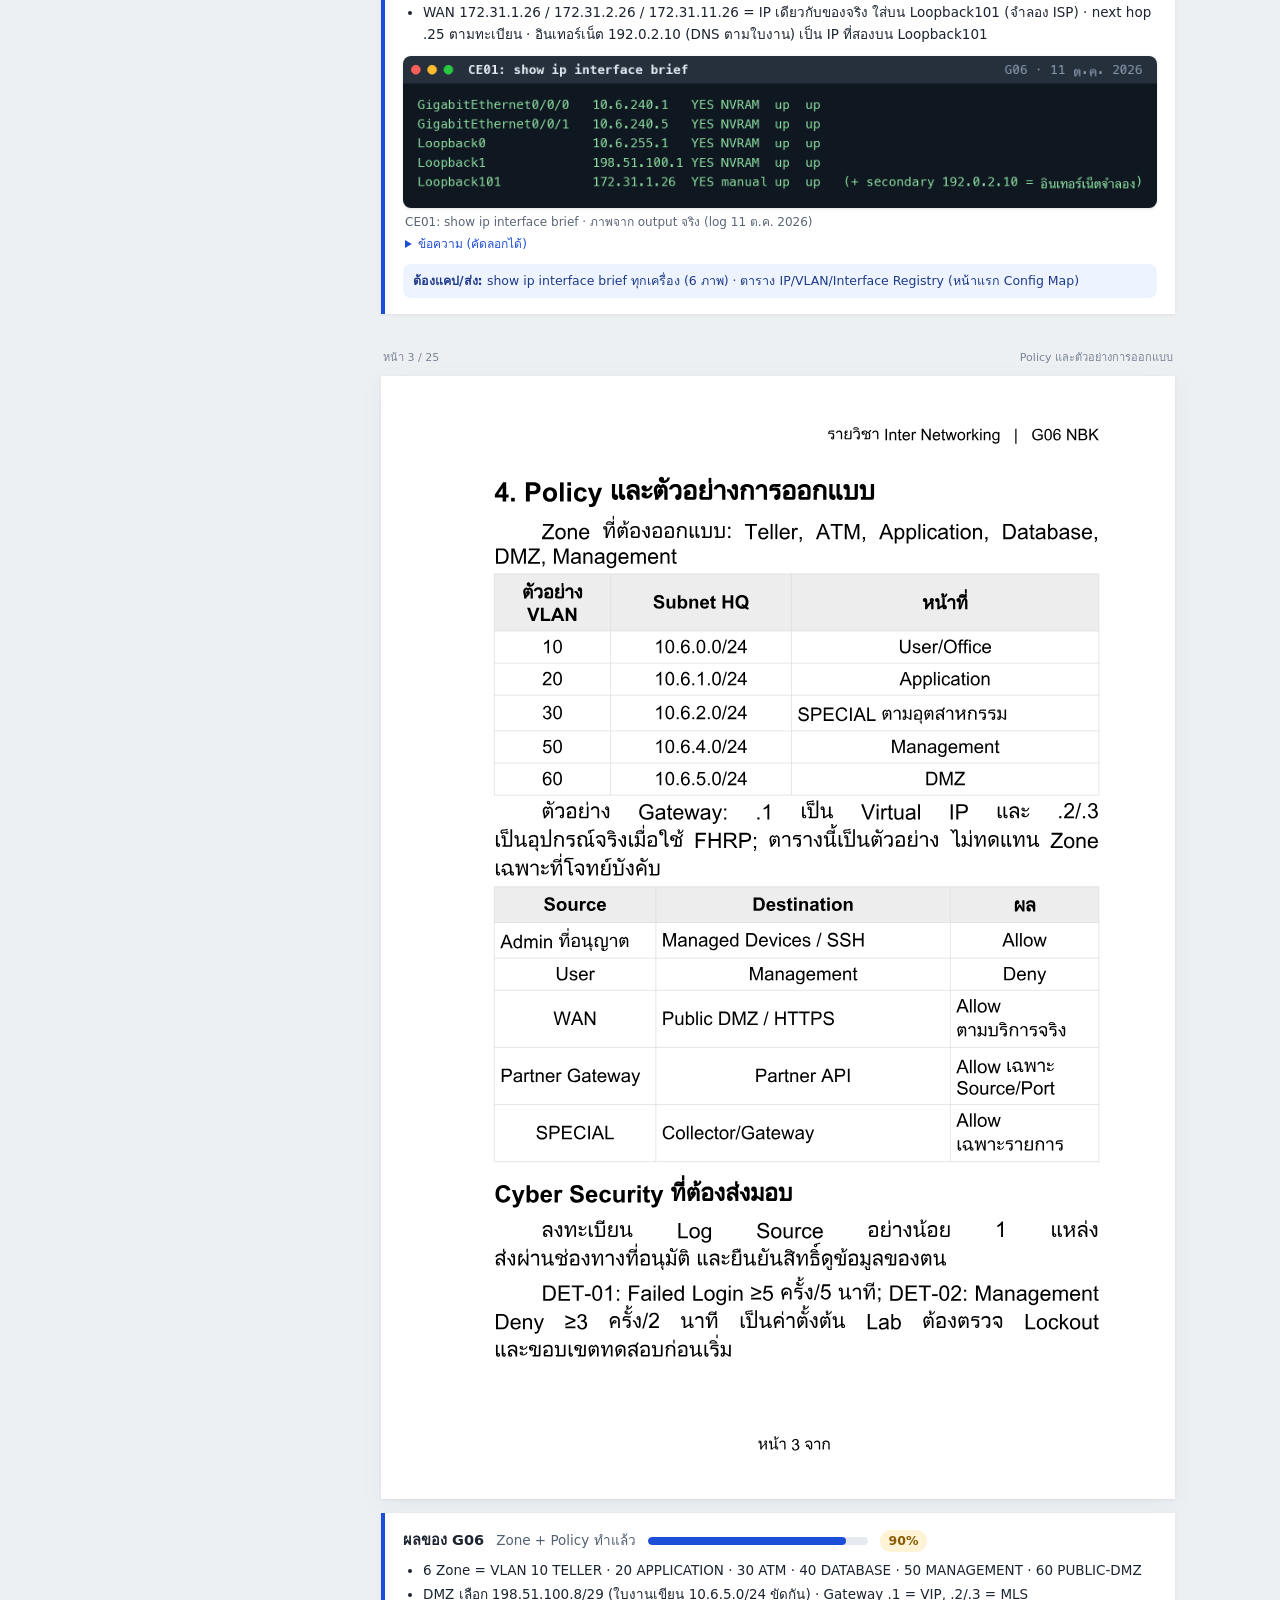
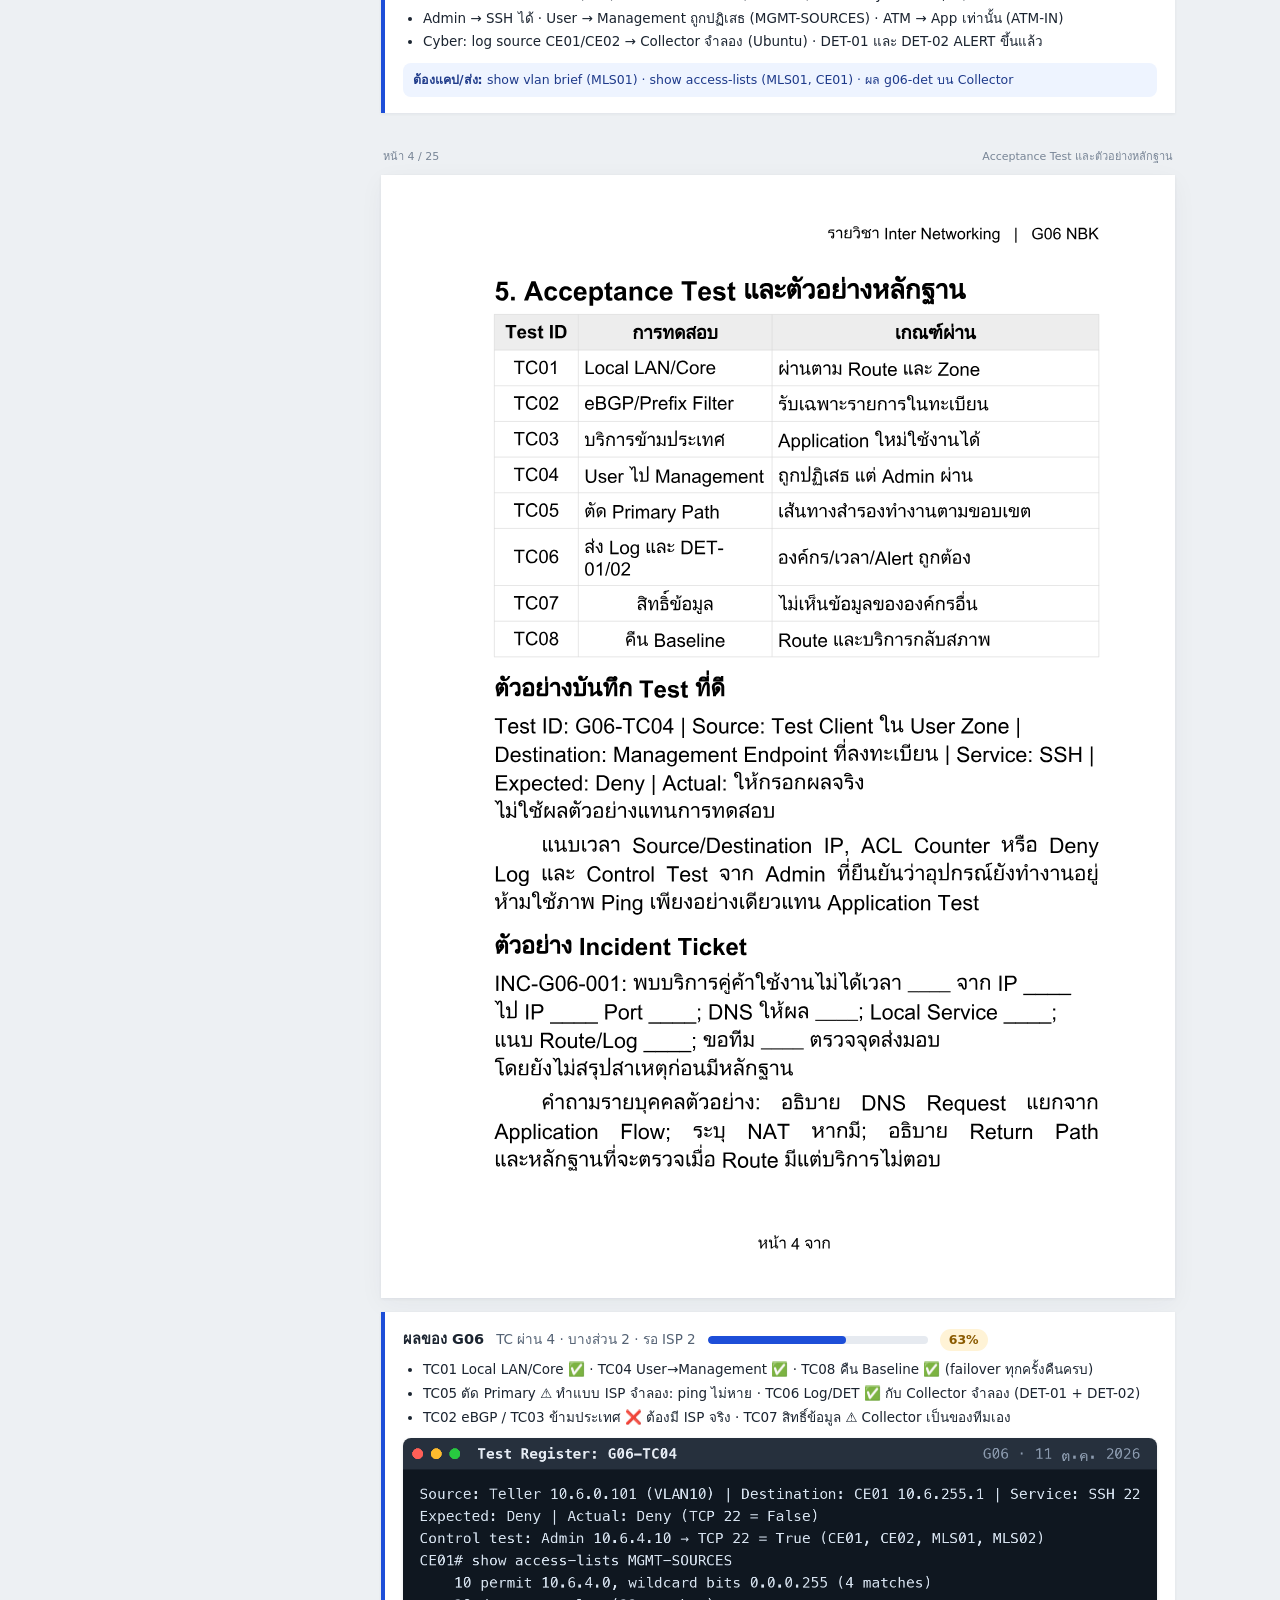
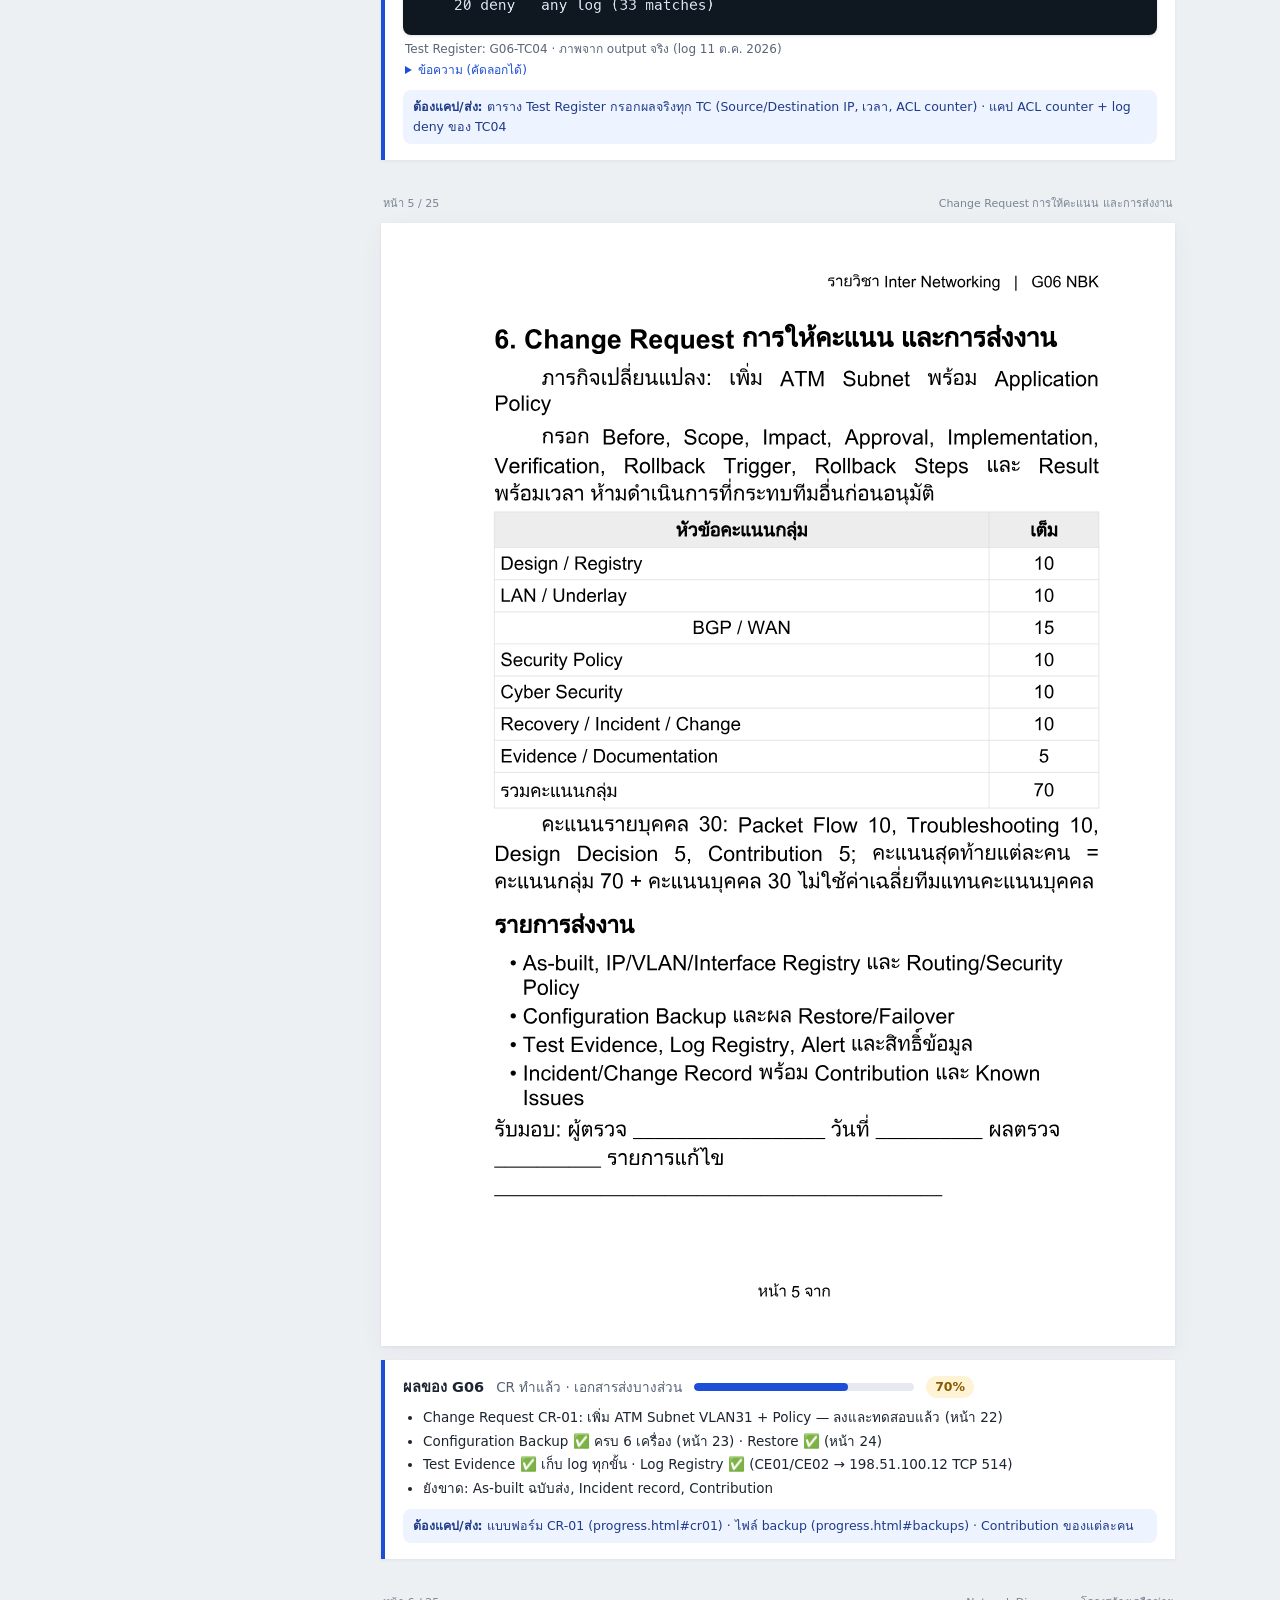
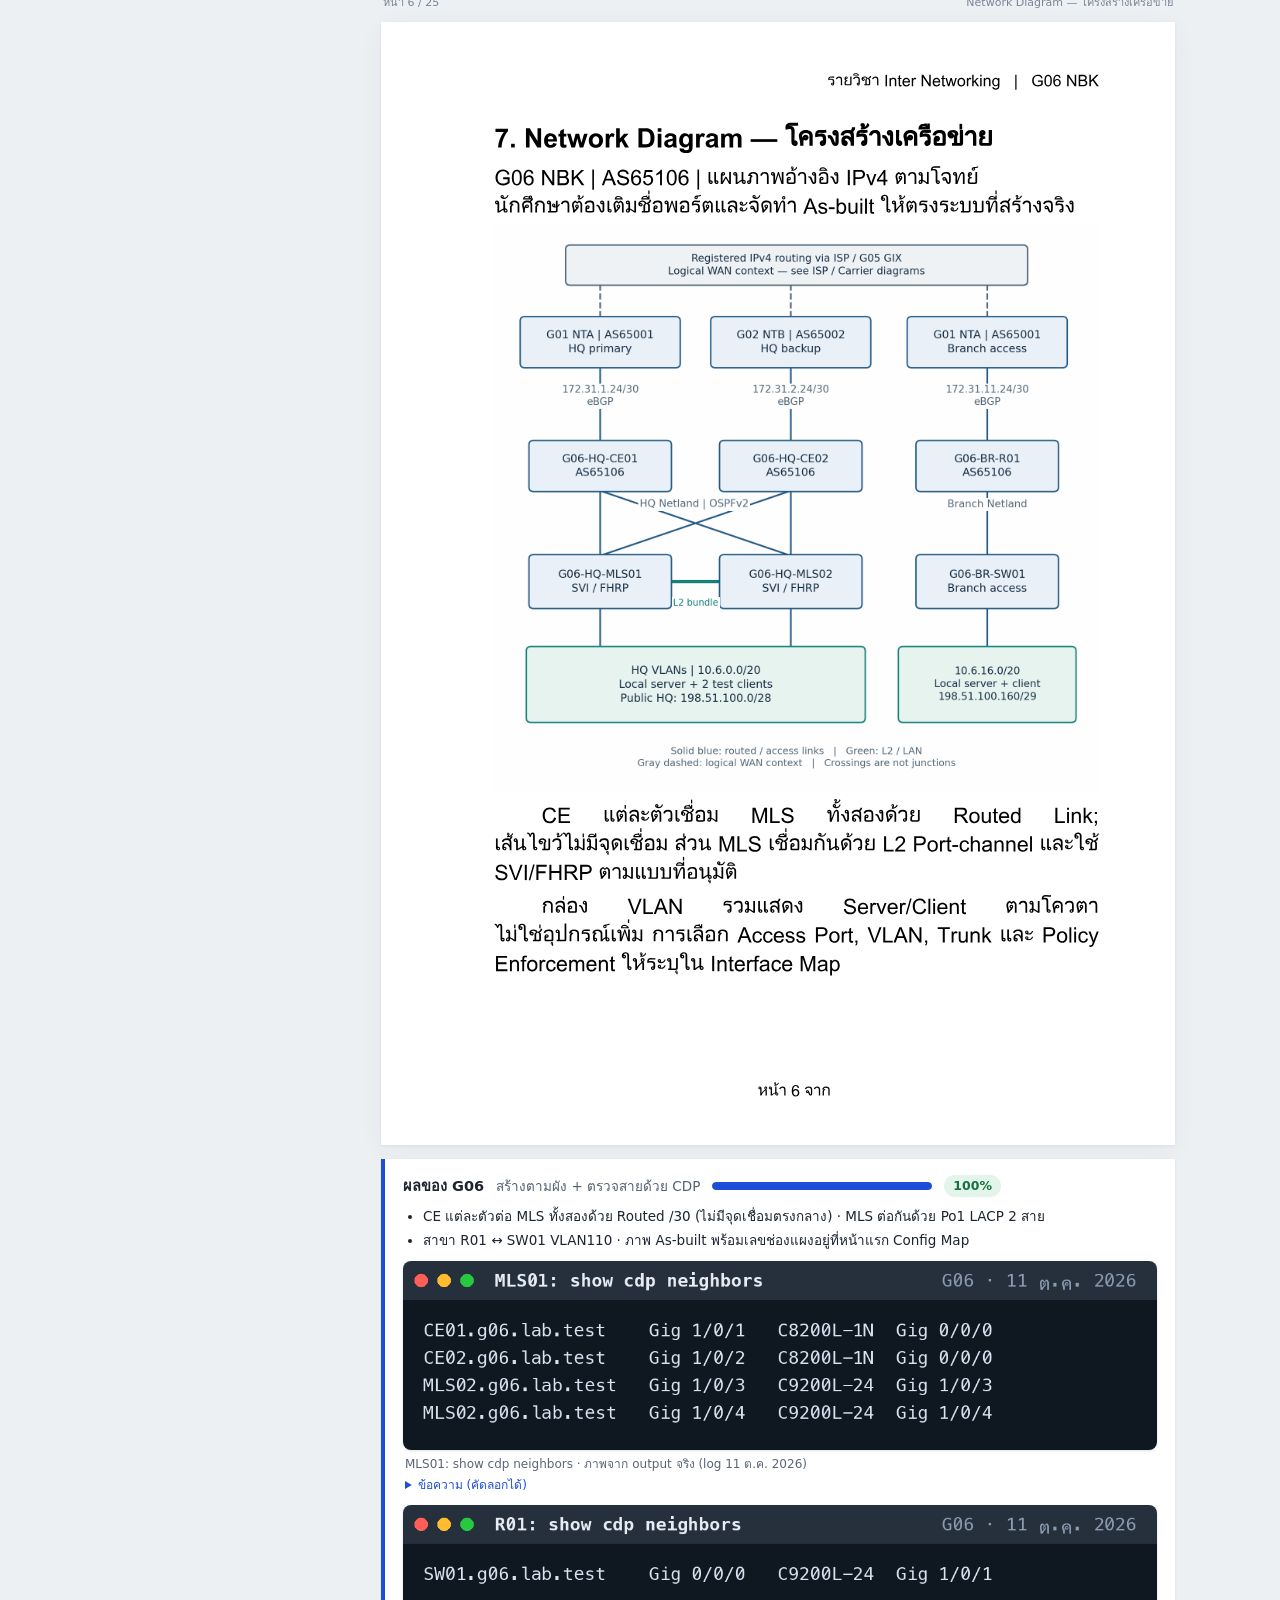
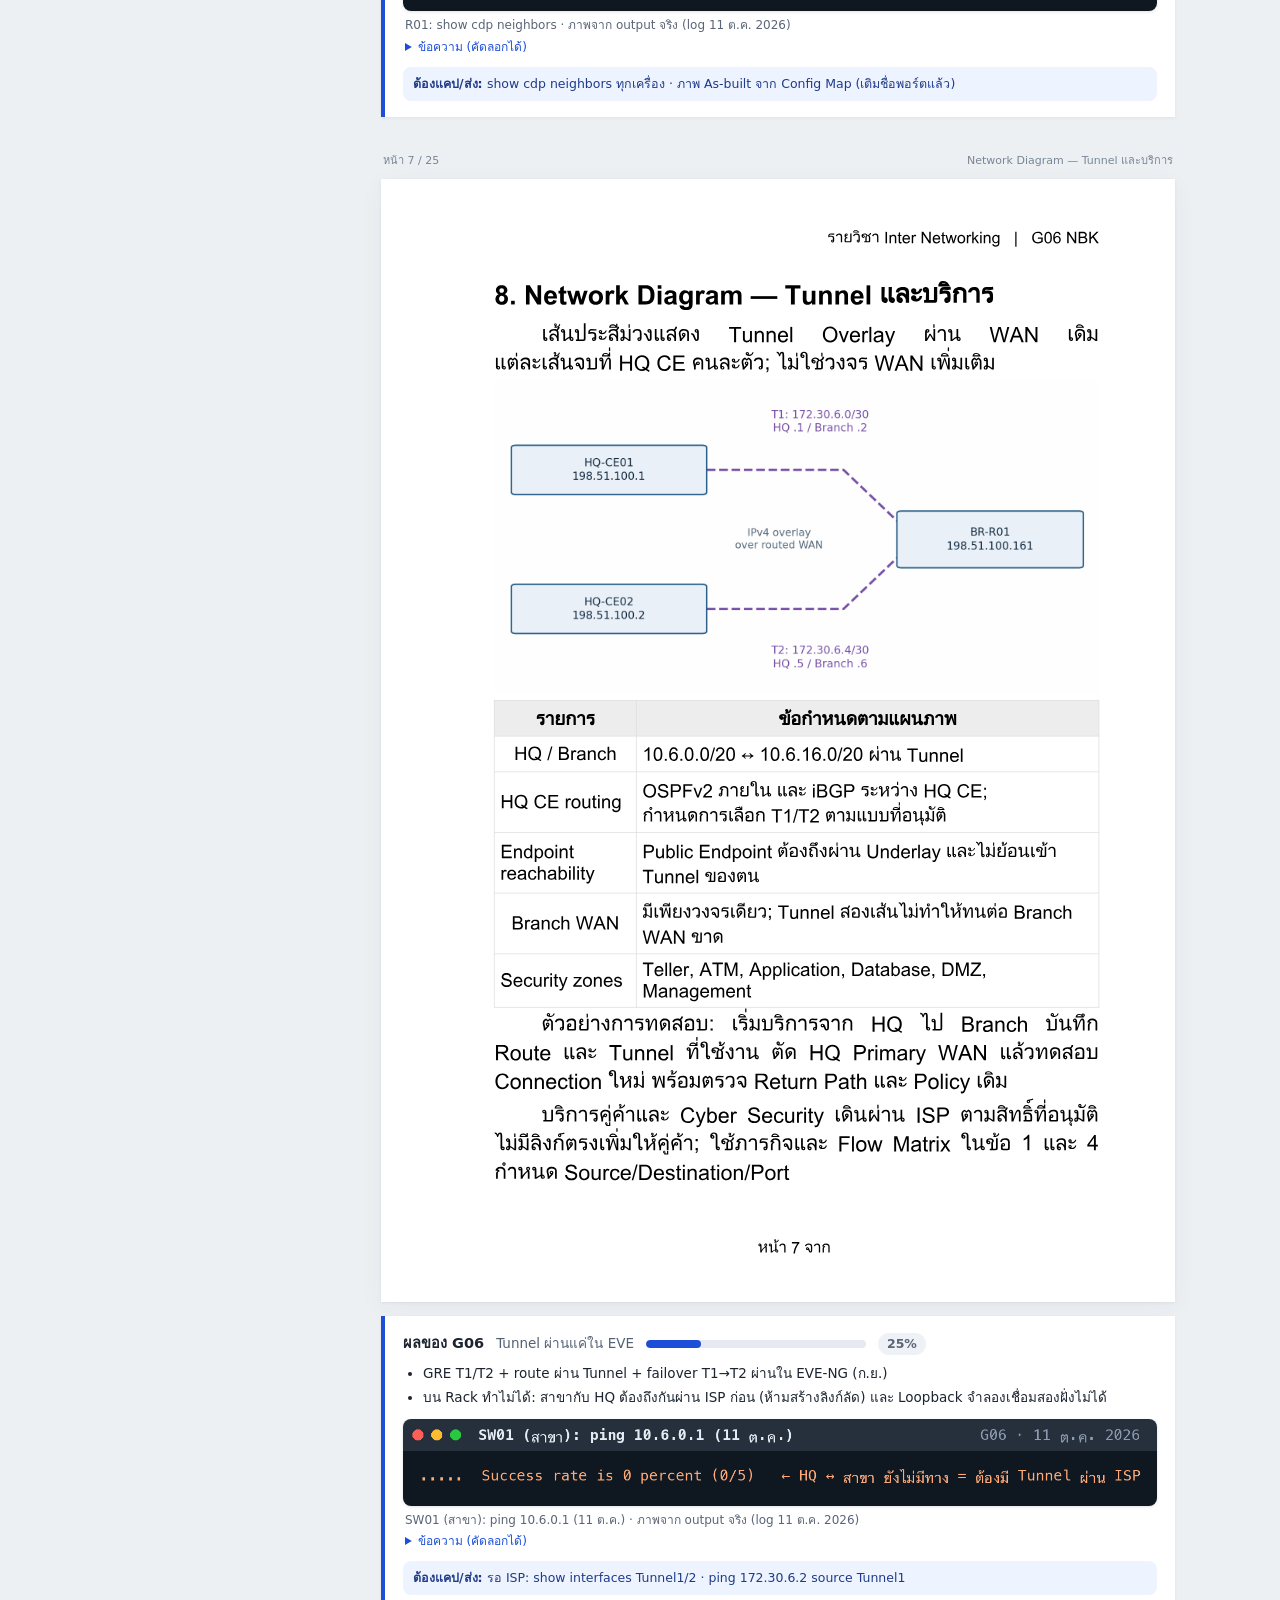
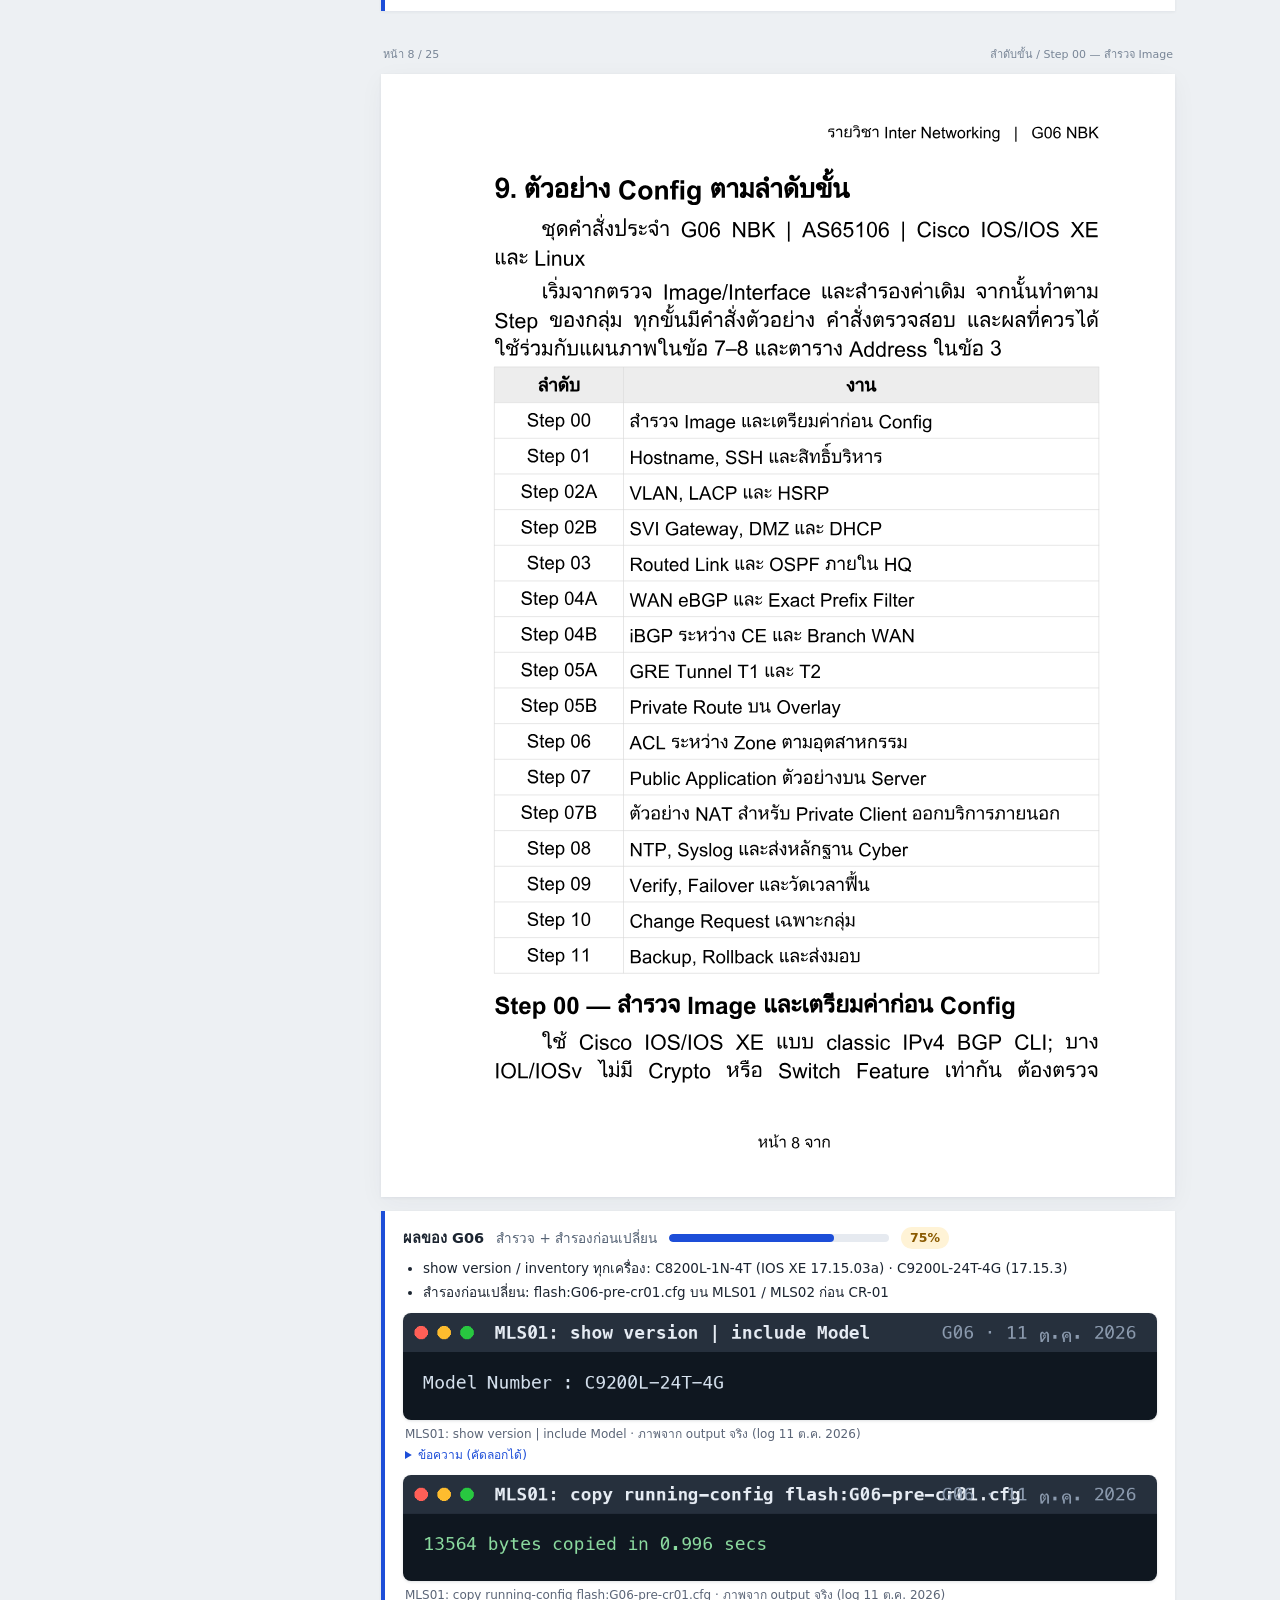
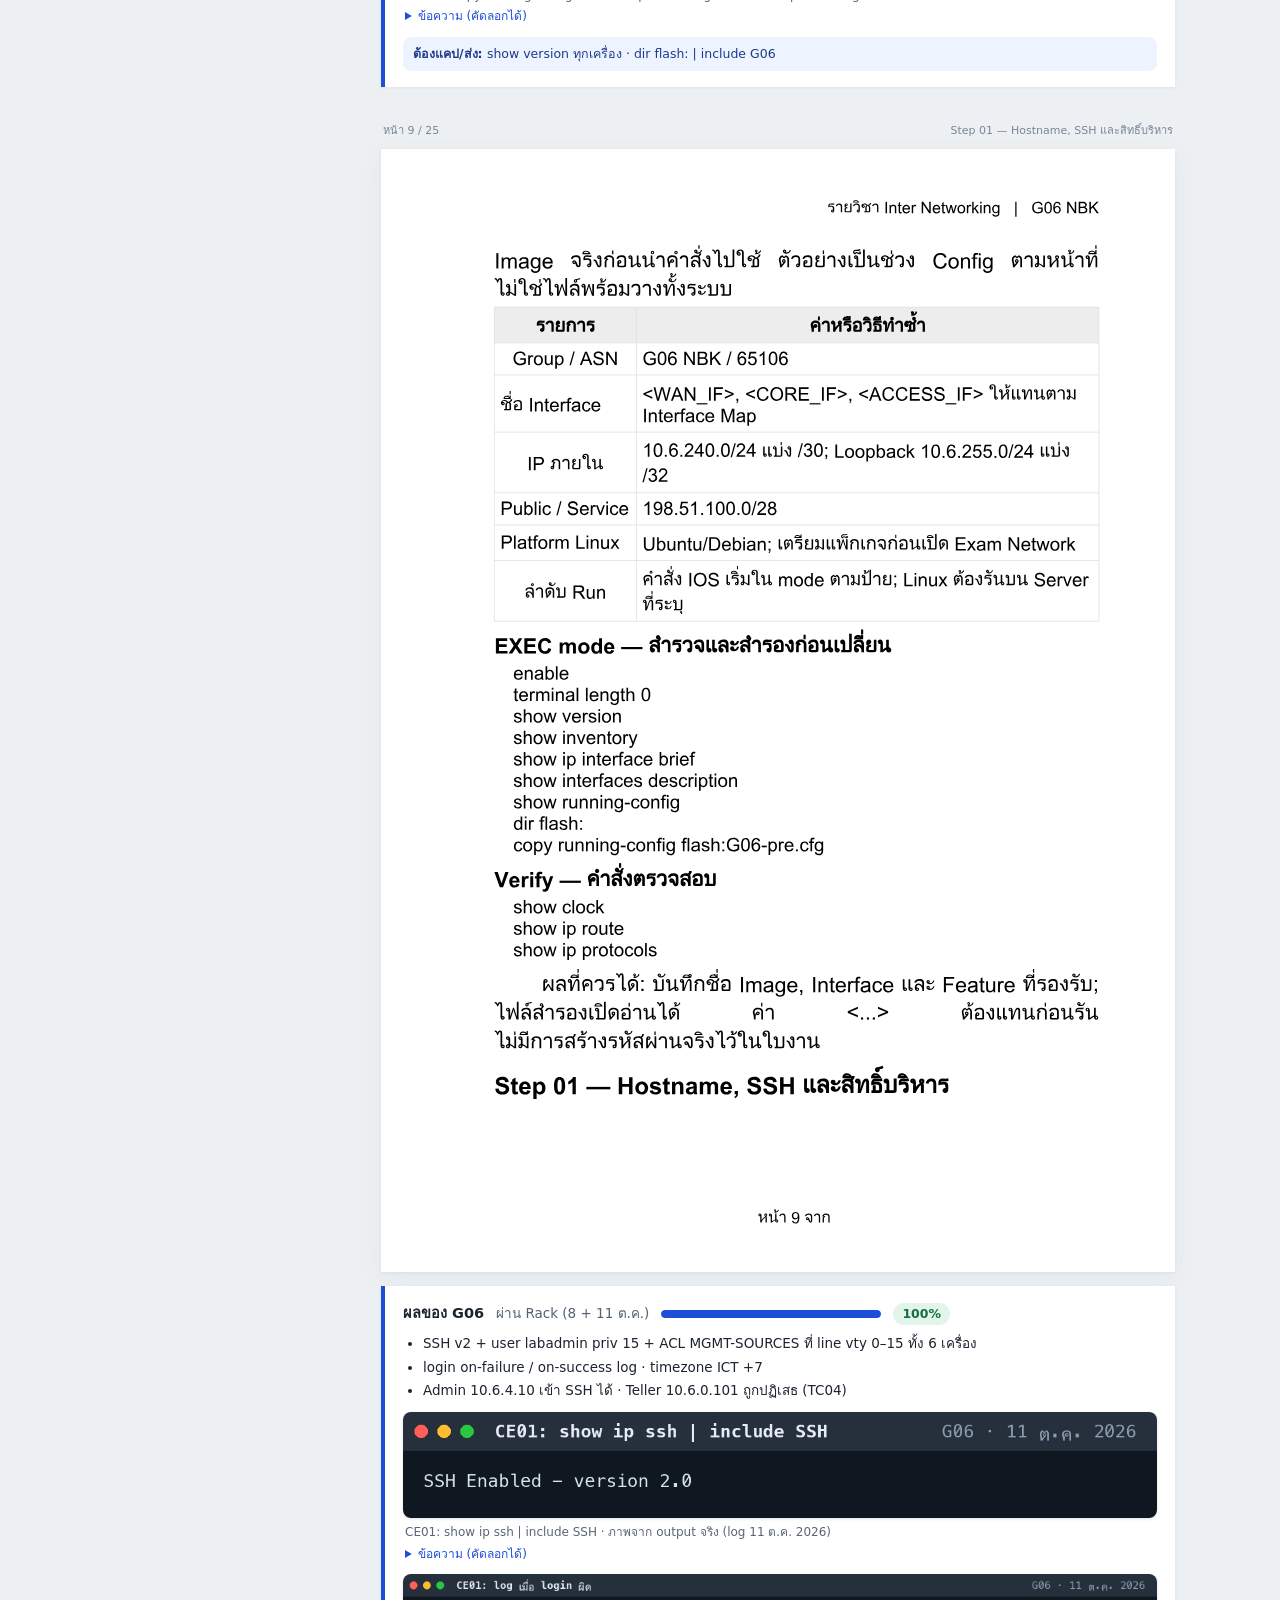
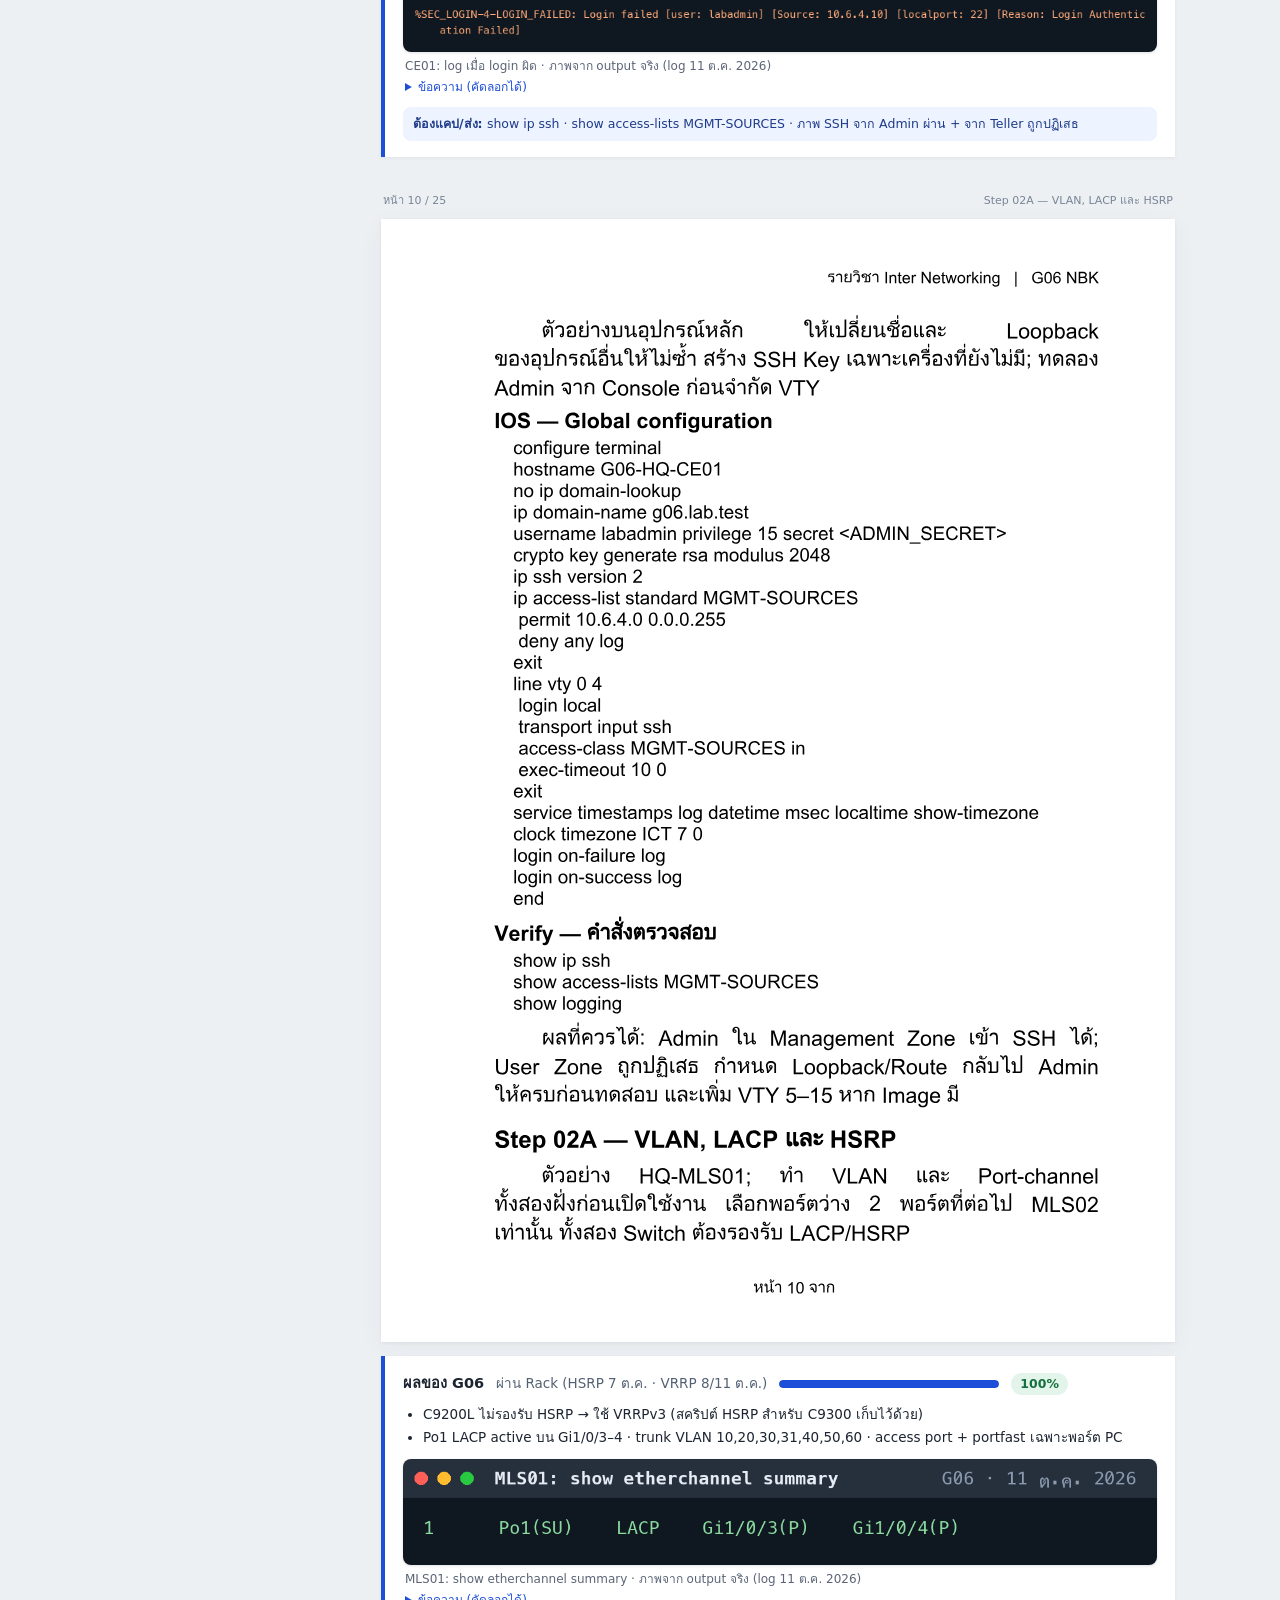
==== commit ab5cb104: "Branch server 10.6.16.10 + WAN-down test; simulated internet moved onto Loopback101 192.0.2.10 is no" ====
--- a/examples.html
+++ b/examples.html
@@ -384,7 +384,7 @@
     </article>
   </main>
 </div>
-<script src="examples-evidence.js?v=20261011-7"></script>
+<script src="examples-evidence.js?v=20261011-9"></script>
 <script src="examples.js?v=20261011-1"></script>
 </body>
 </html>
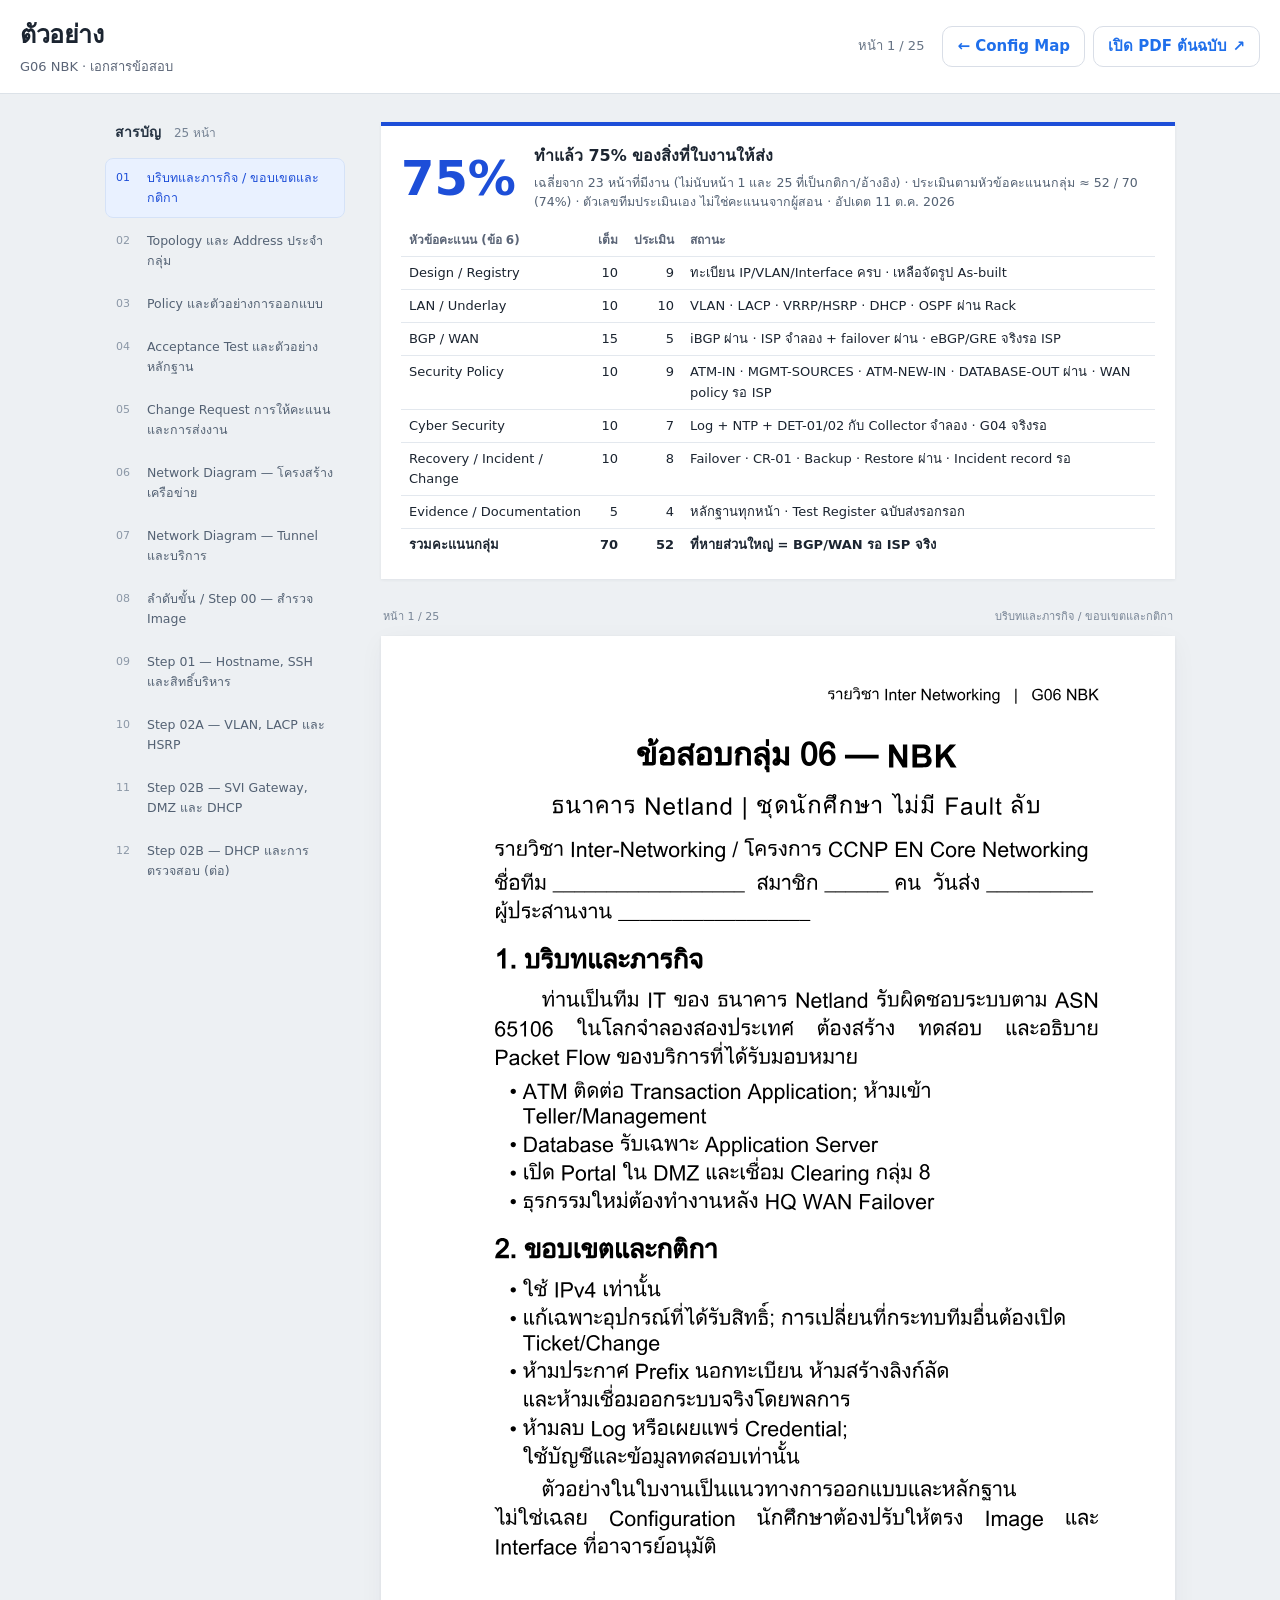
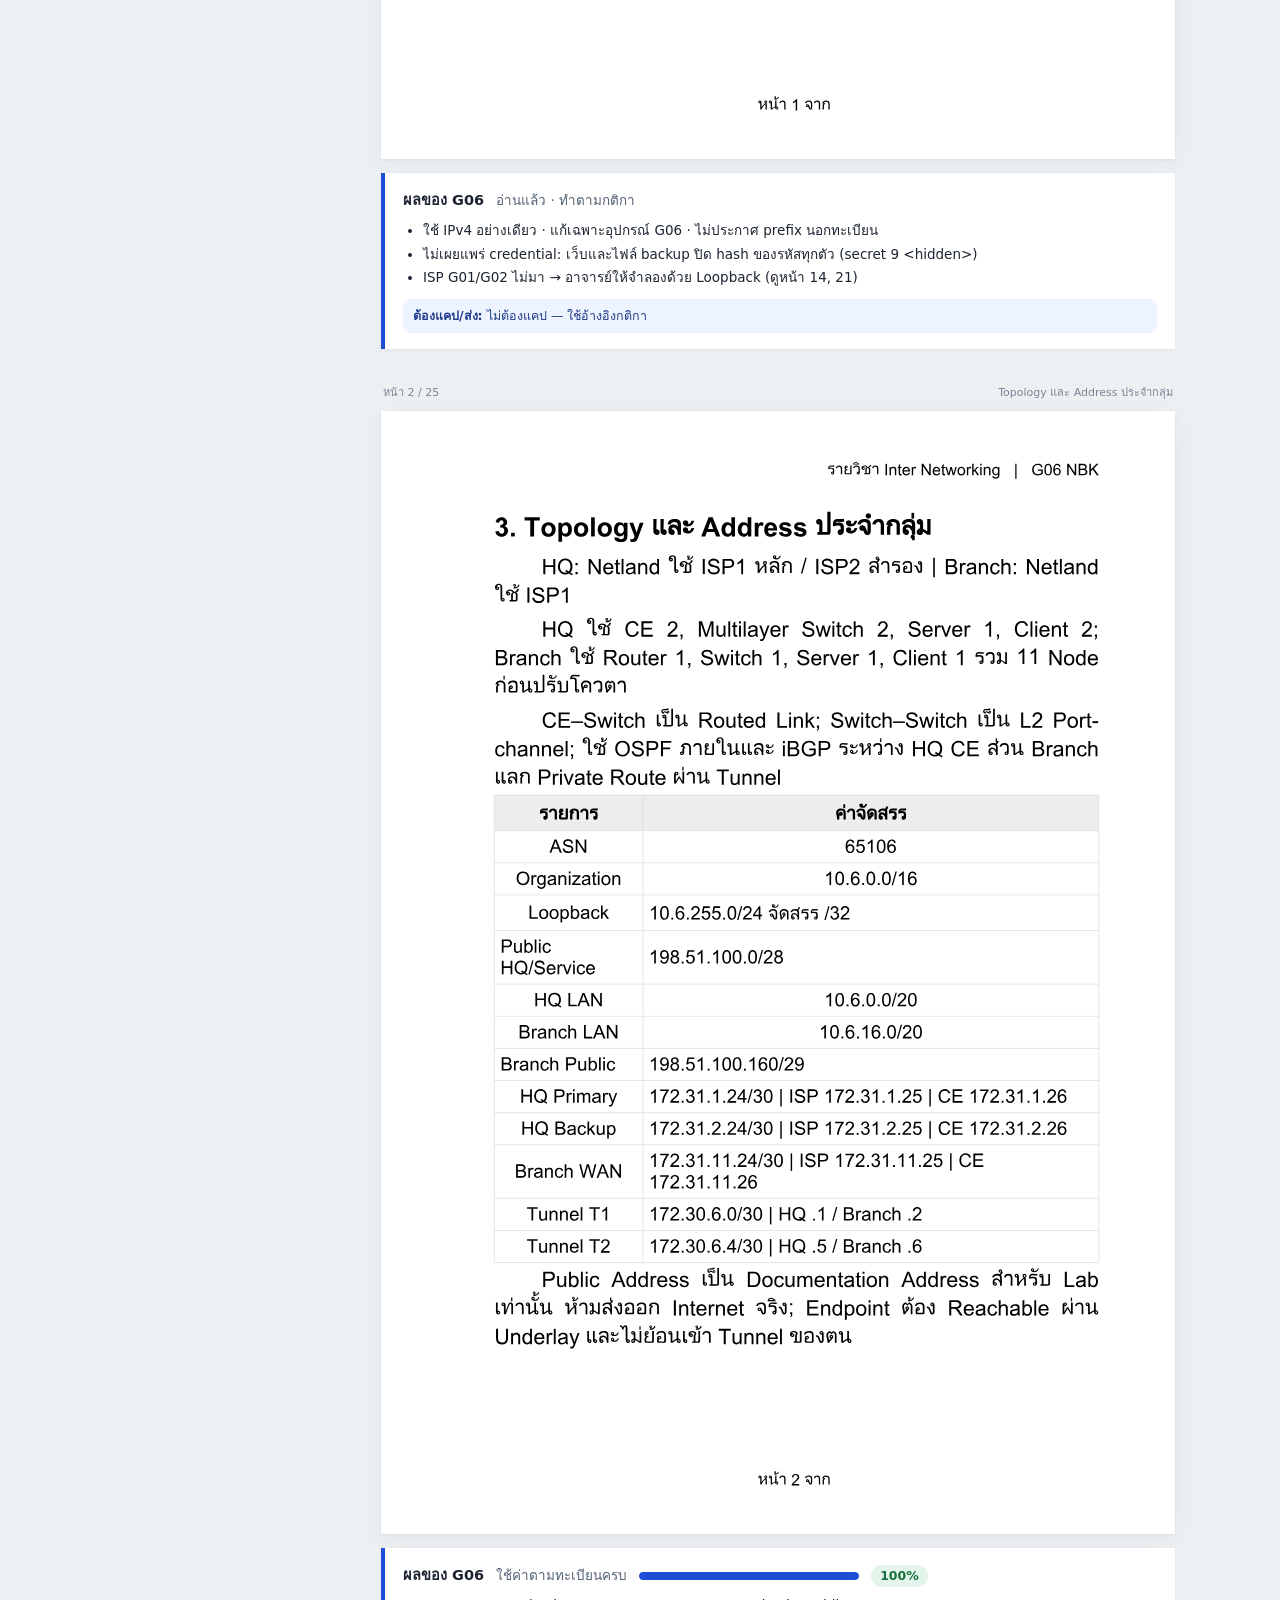
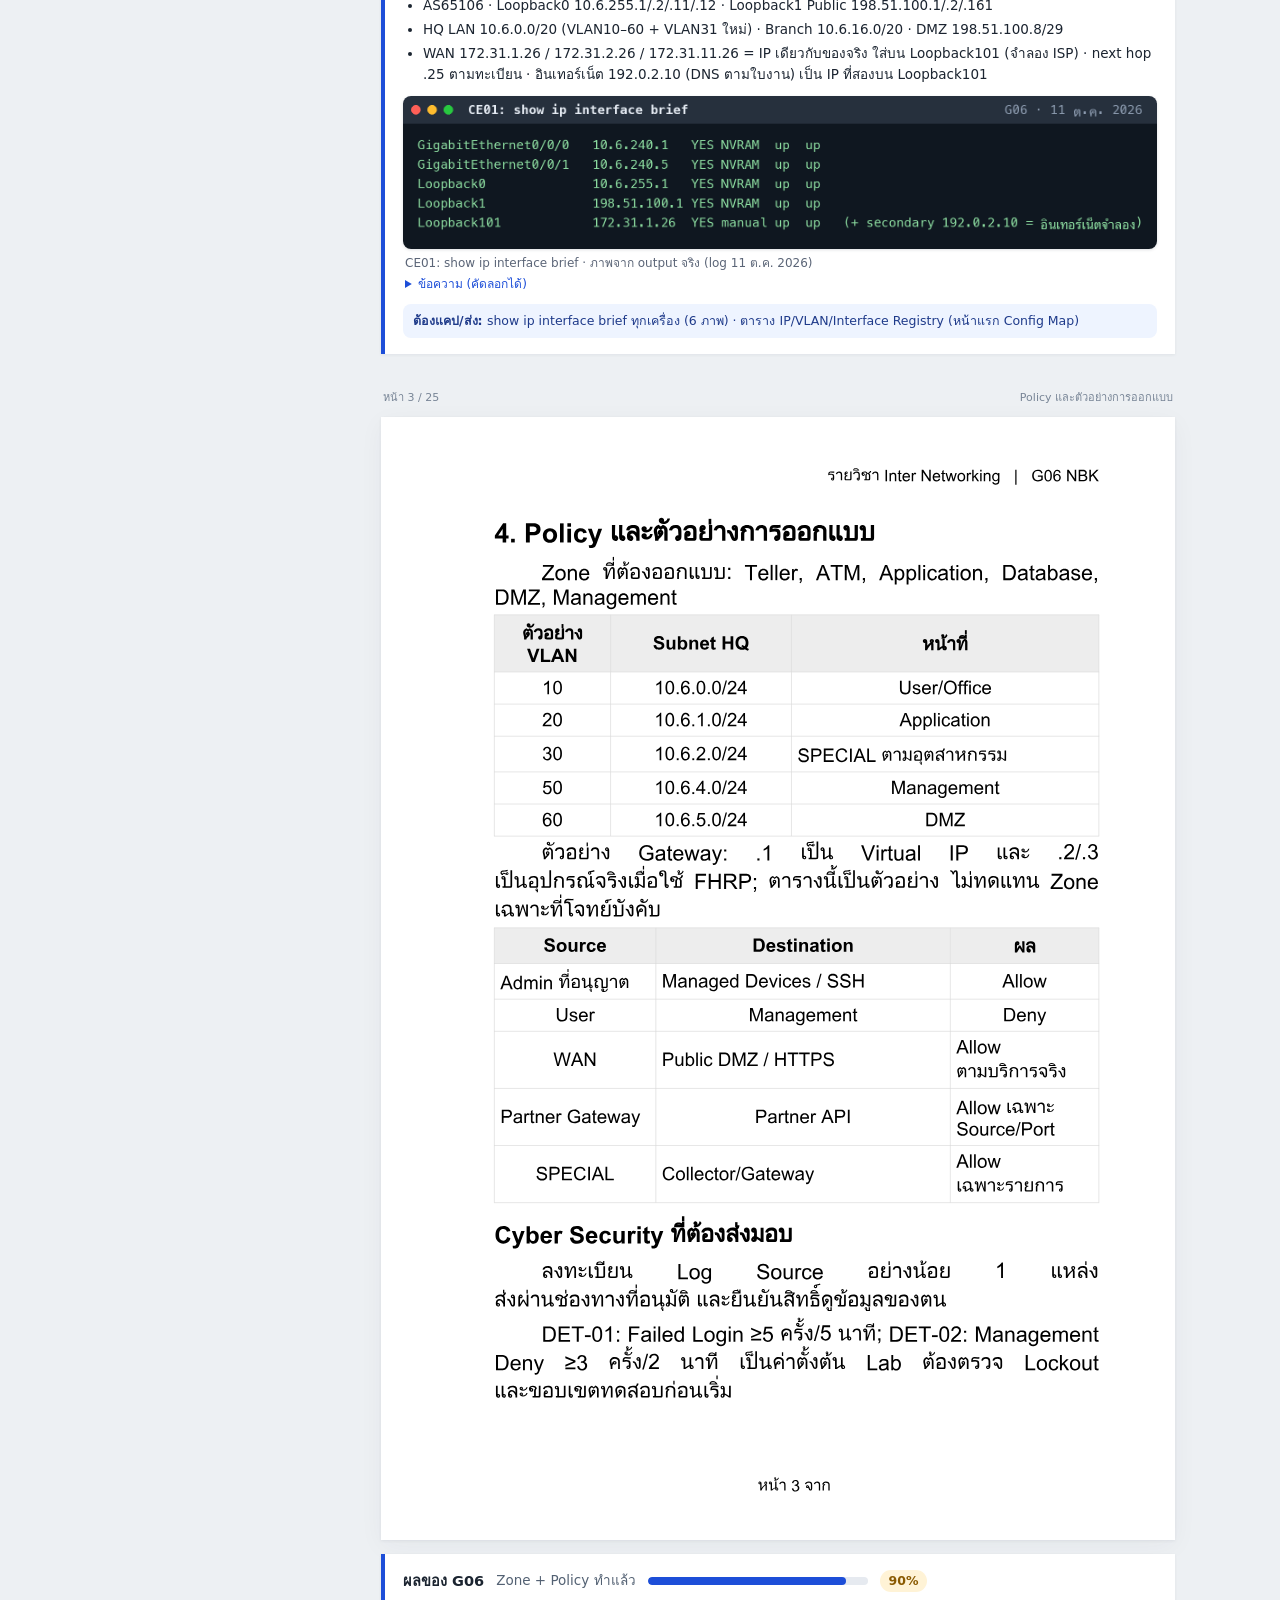
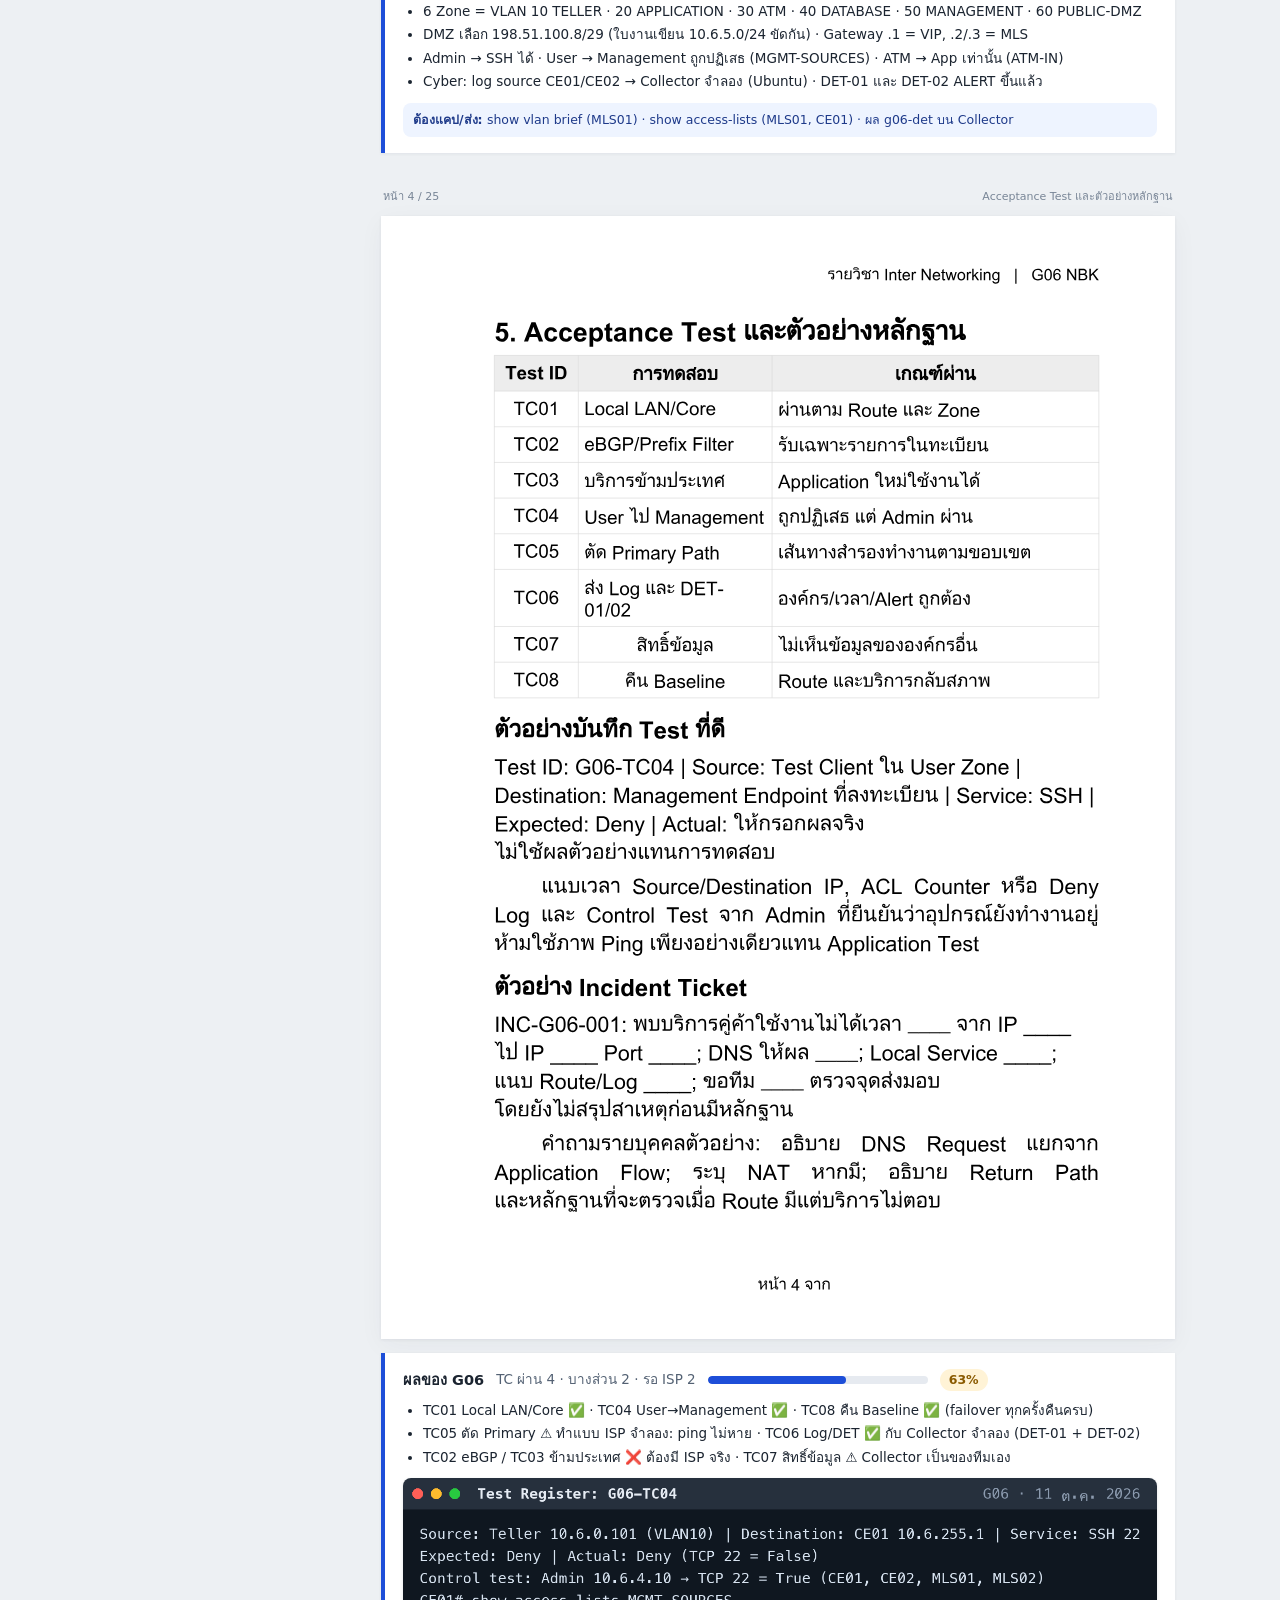
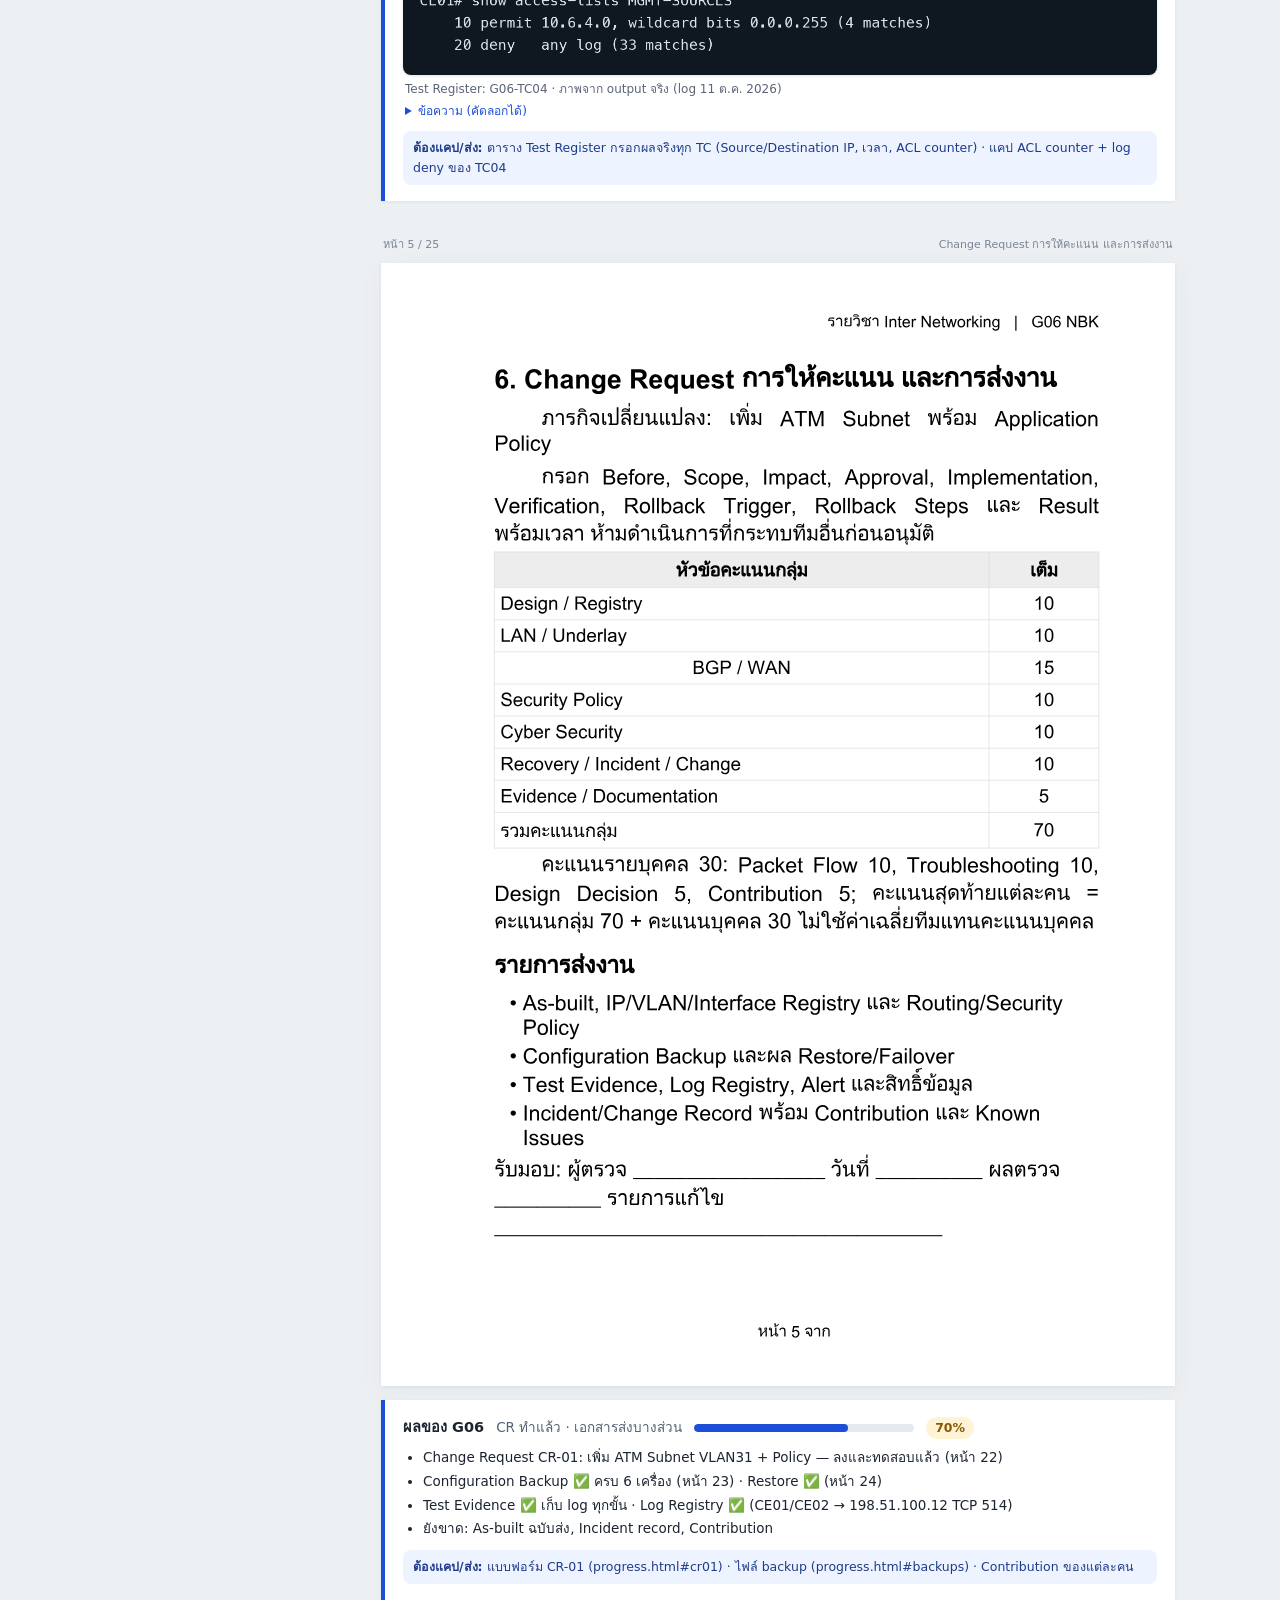
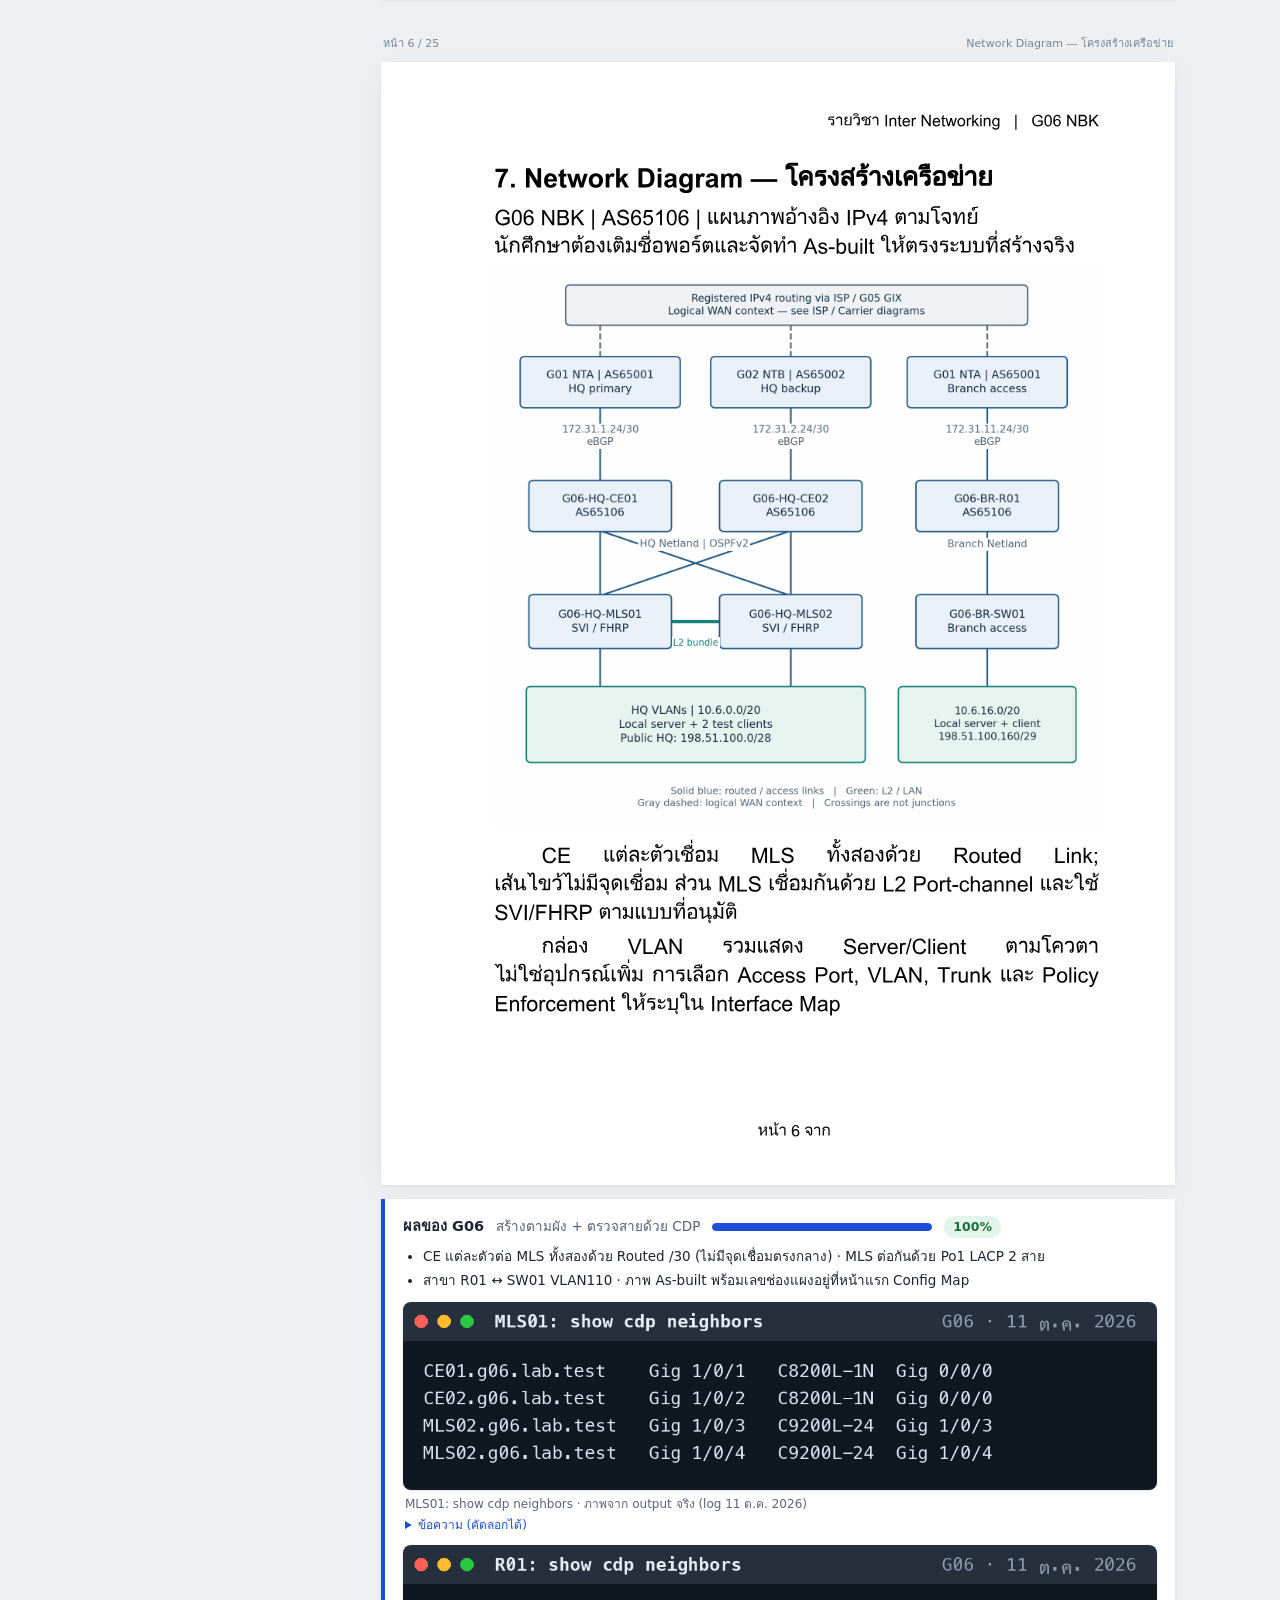
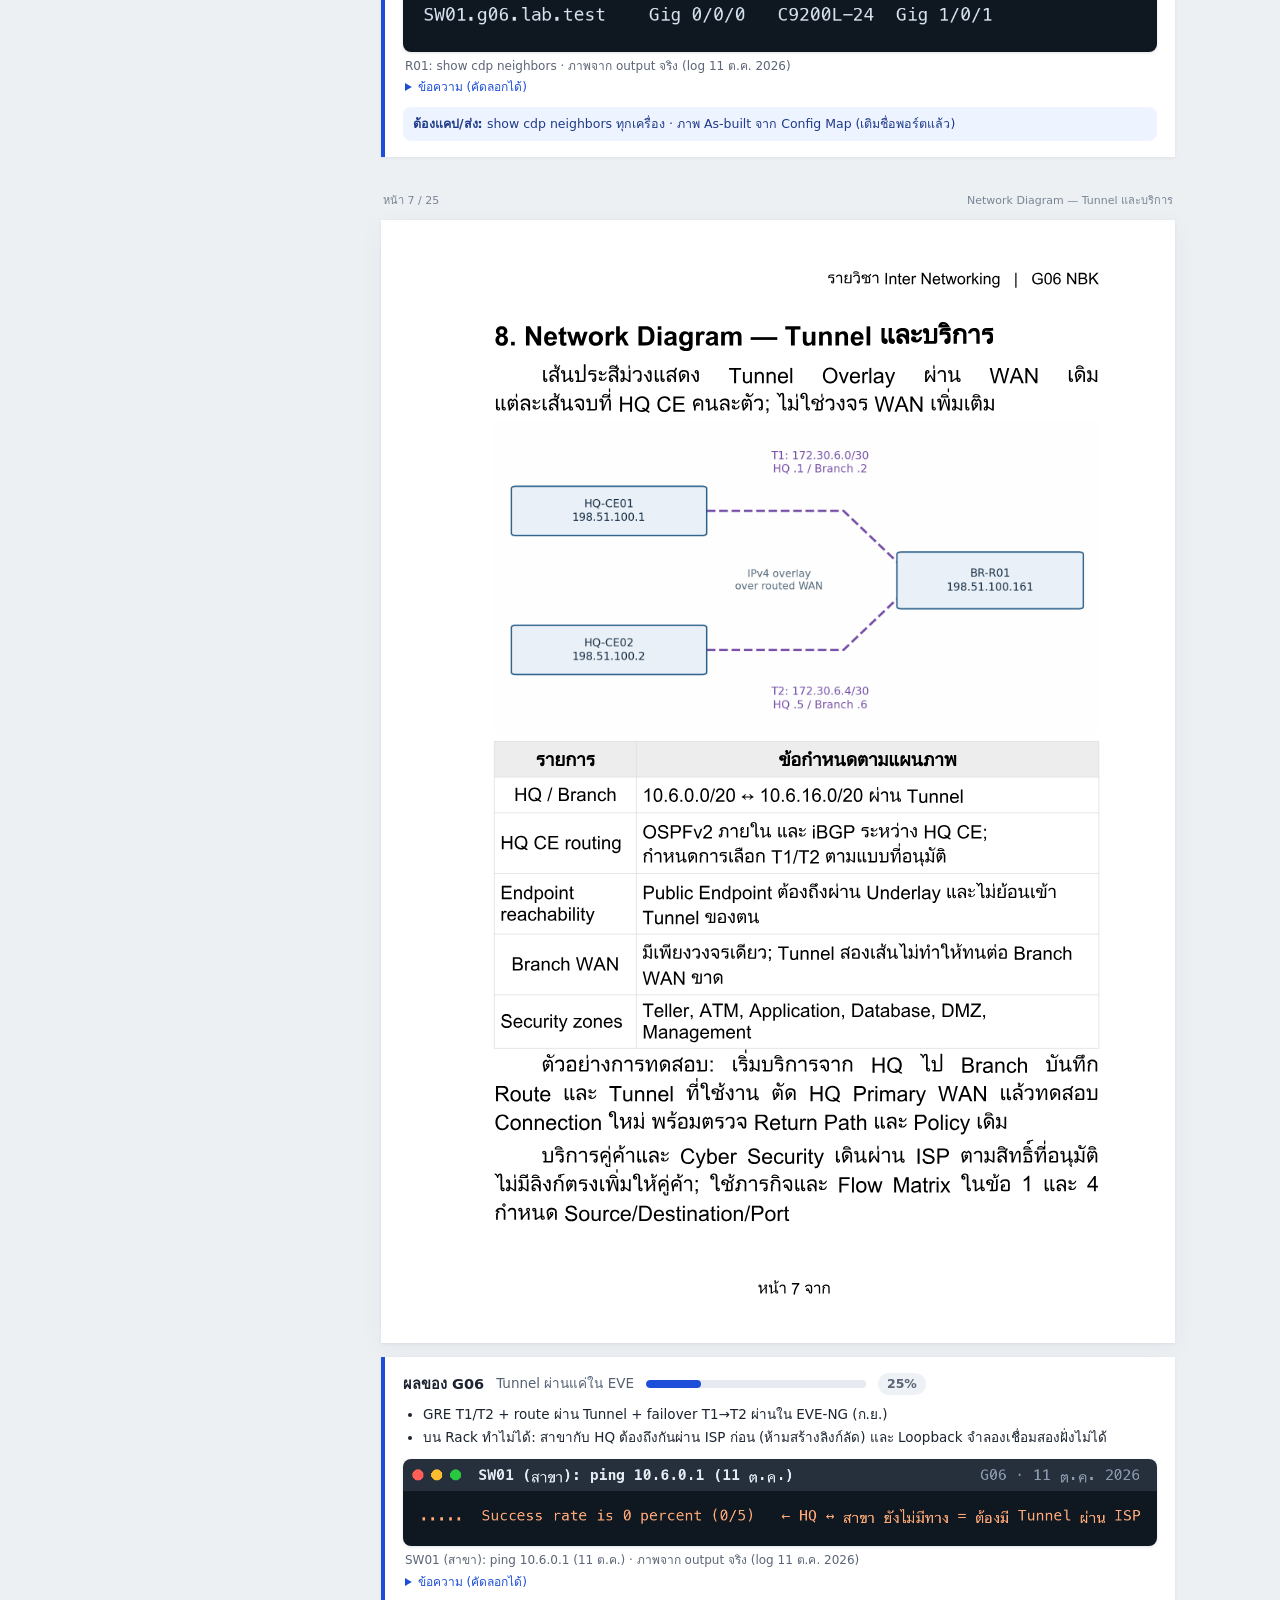
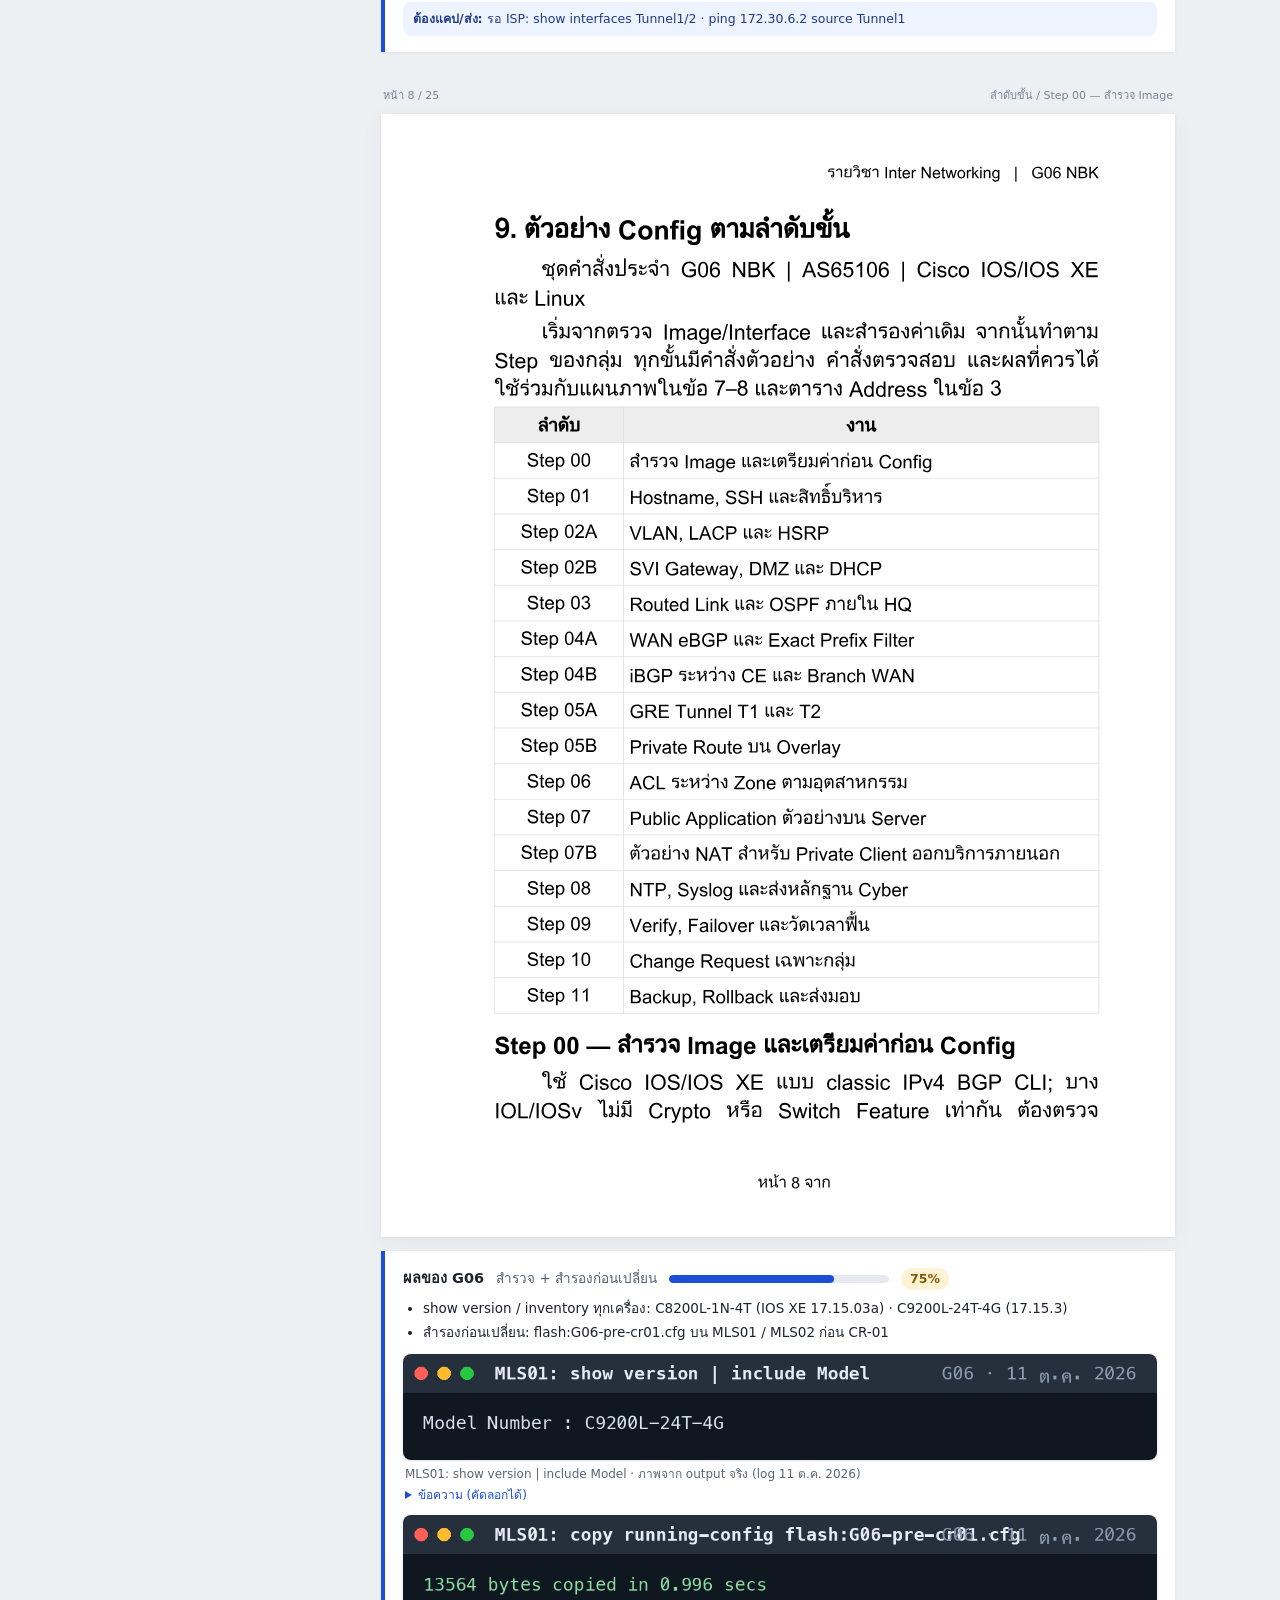
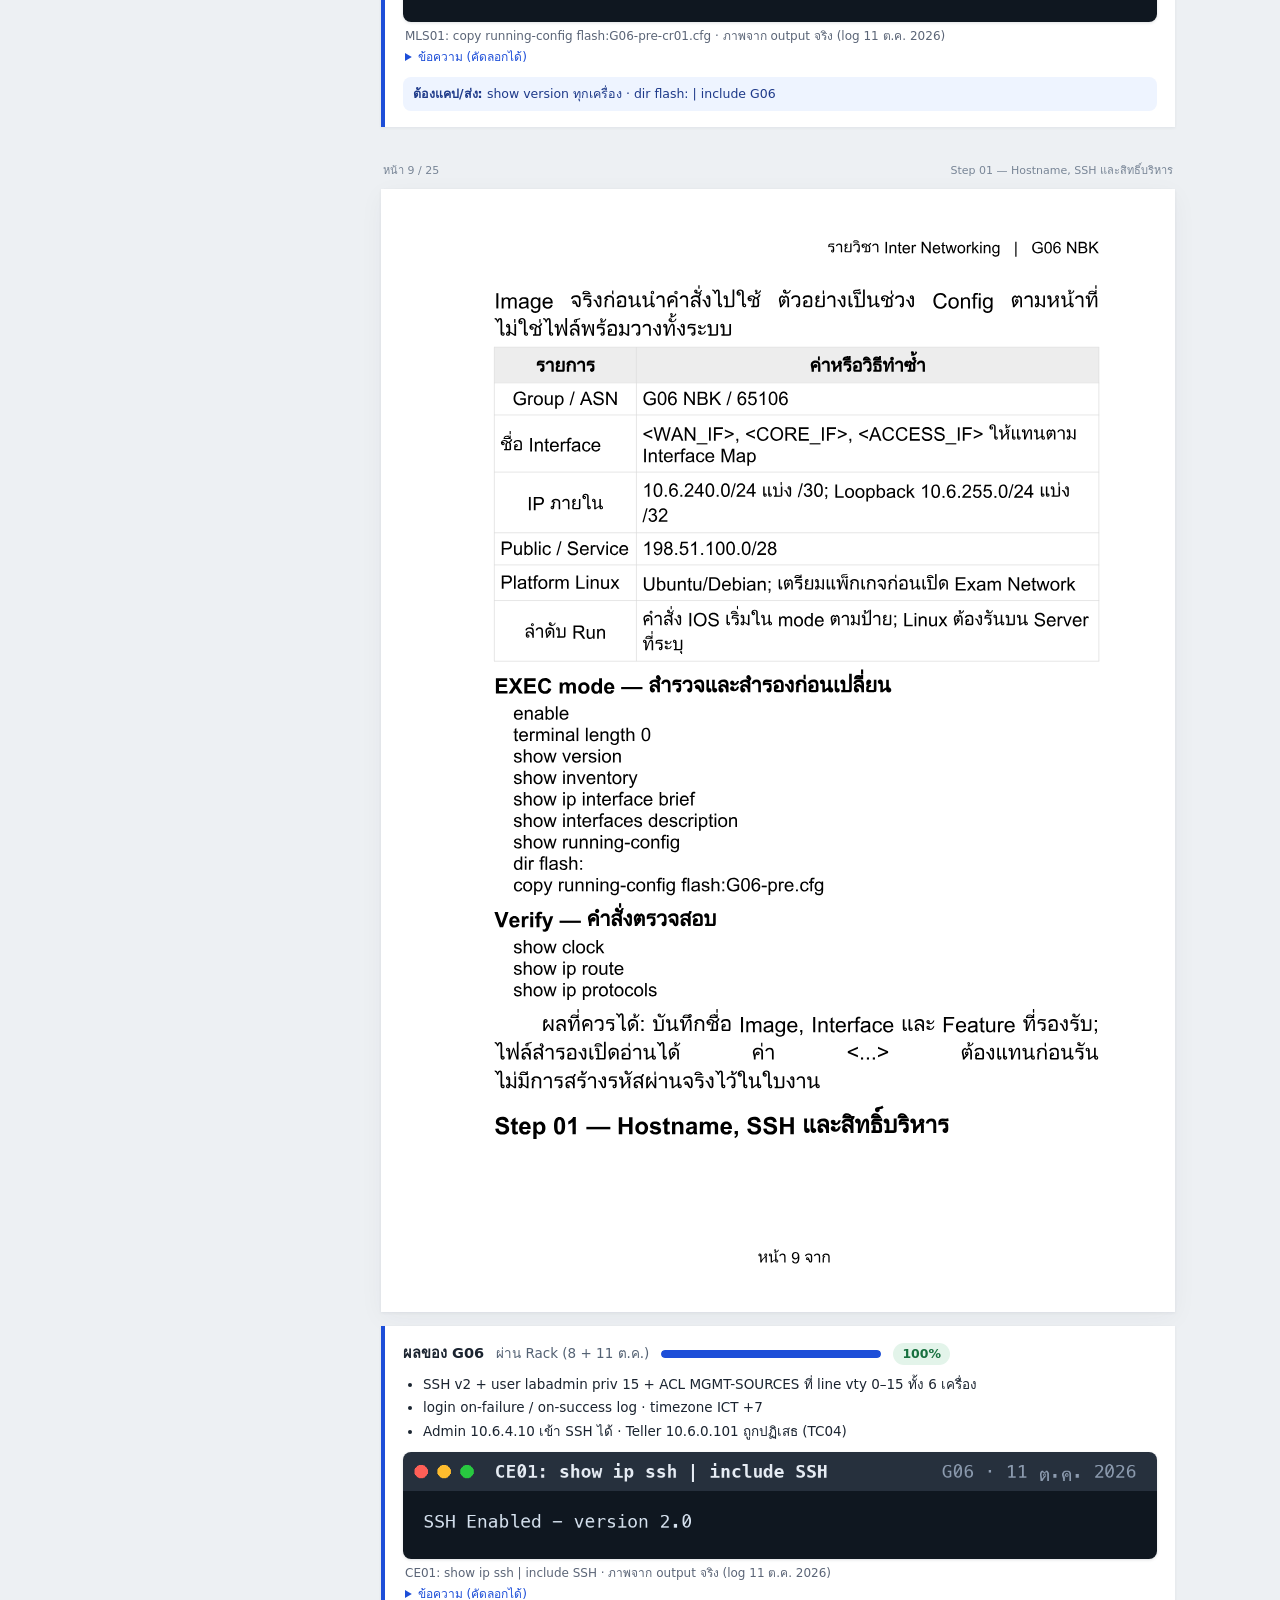
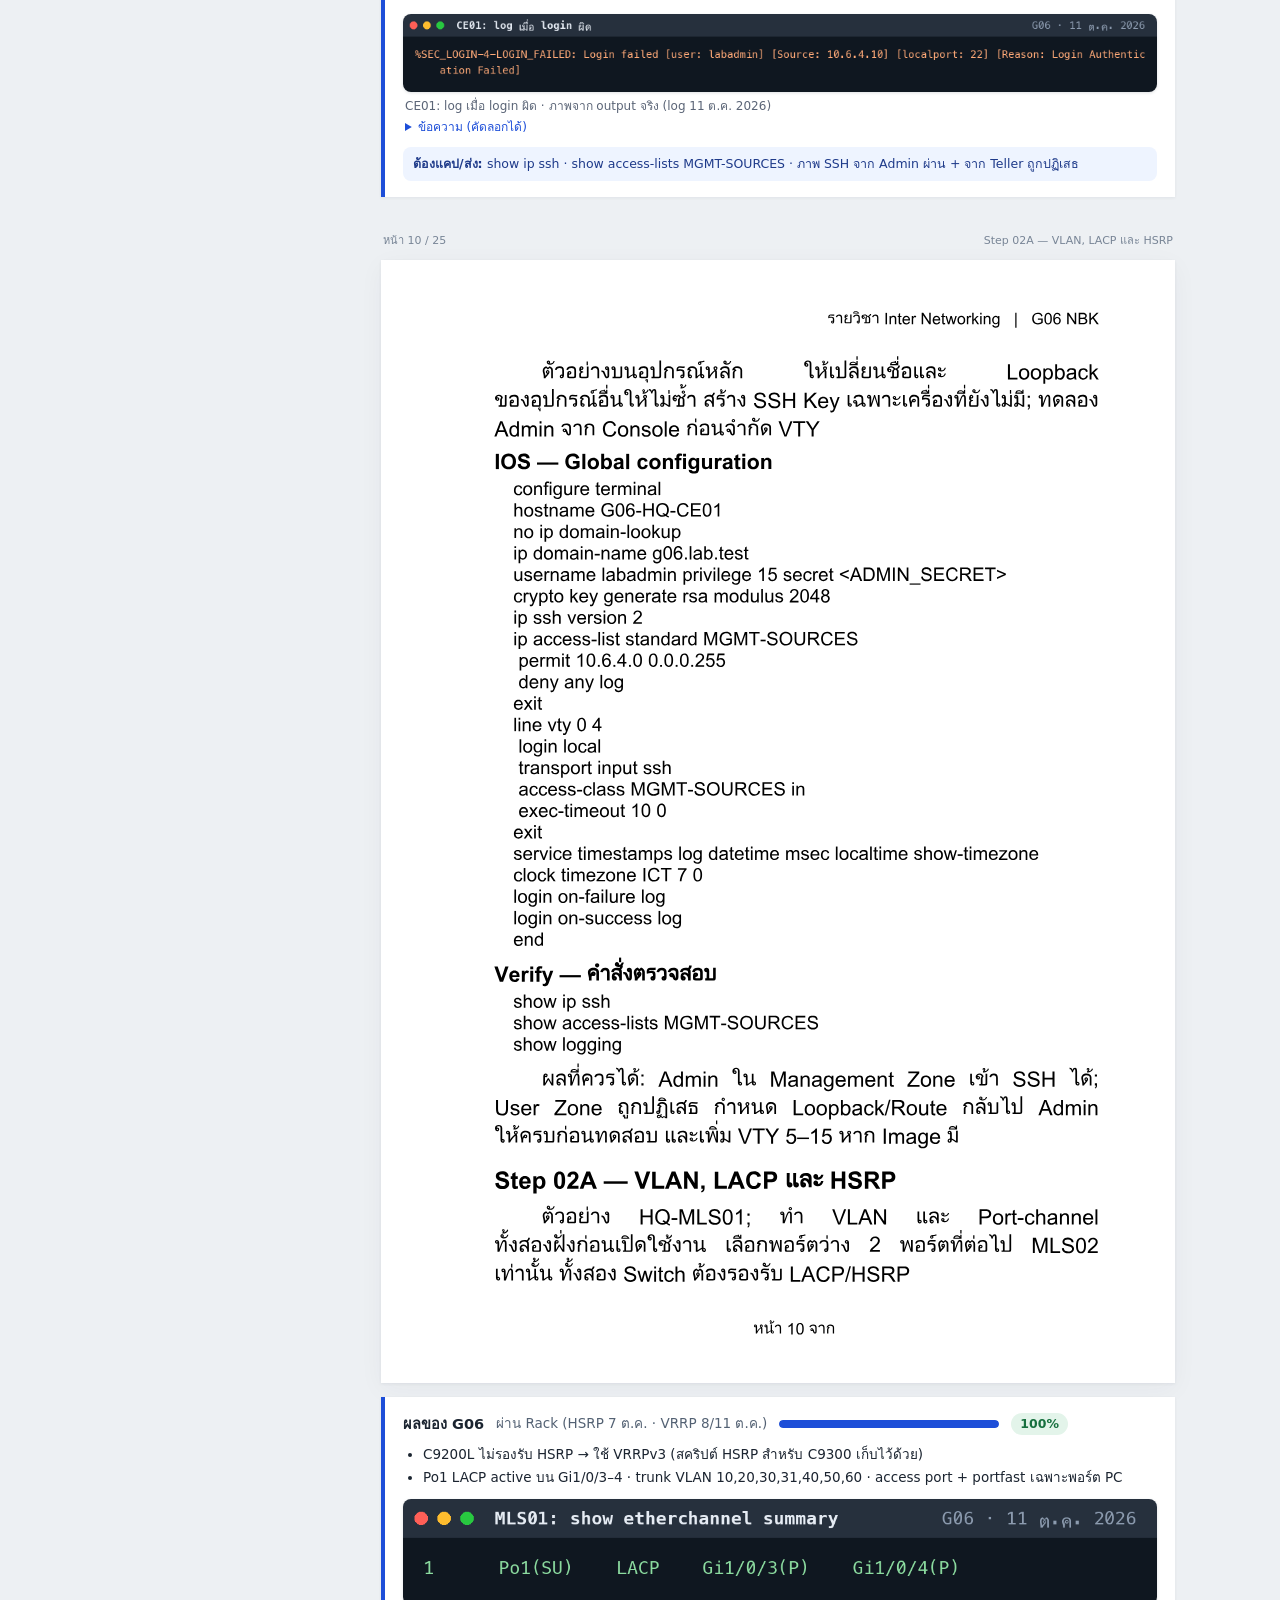
==== commit dcf740df: "DATABASE-OUT passed: database accepts only App 10.6.1.10 on 3306; progress 71% Co-Authored-By: Claud" ====
--- a/examples.html
+++ b/examples.html
@@ -384,7 +384,7 @@
     </article>
   </main>
 </div>
-<script src="examples-evidence.js?v=20261011-9"></script>
+<script src="examples-evidence.js?v=20261011-11"></script>
 <script src="examples.js?v=20261011-1"></script>
 </body>
 </html>
